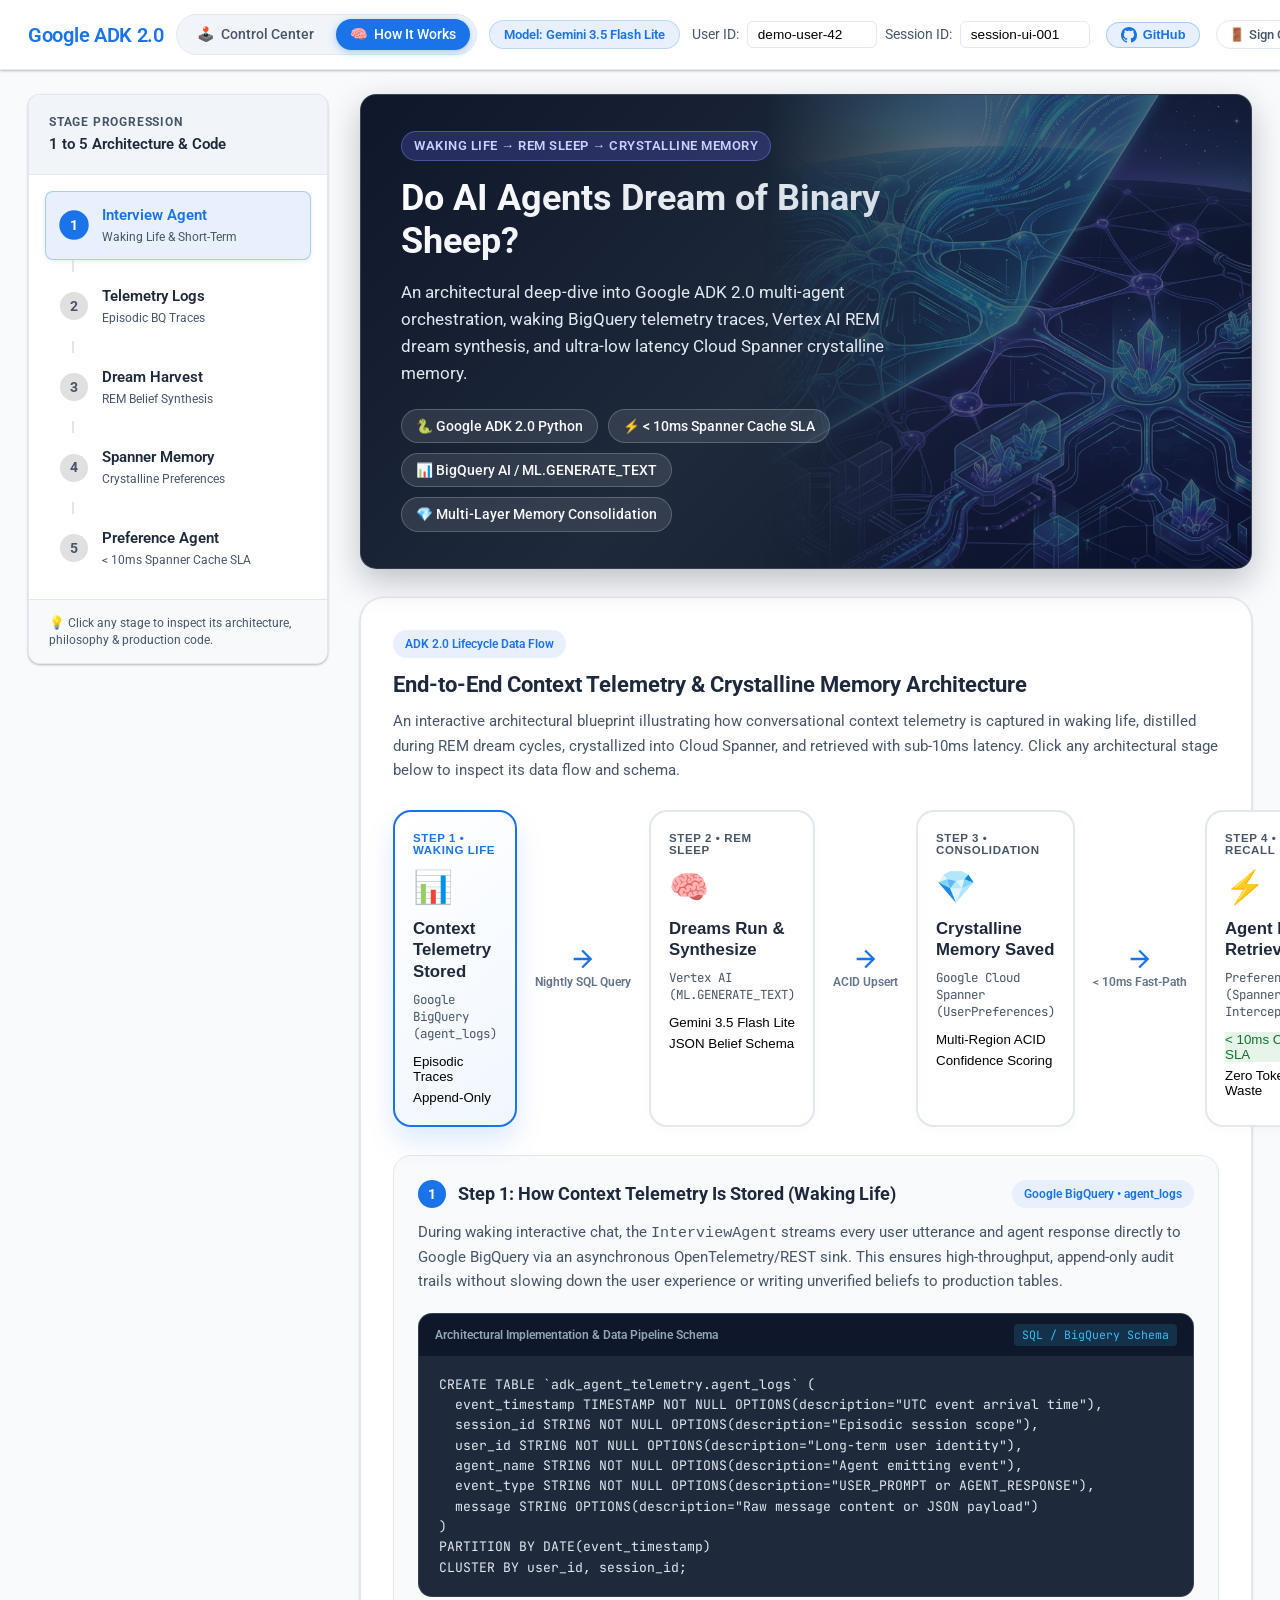
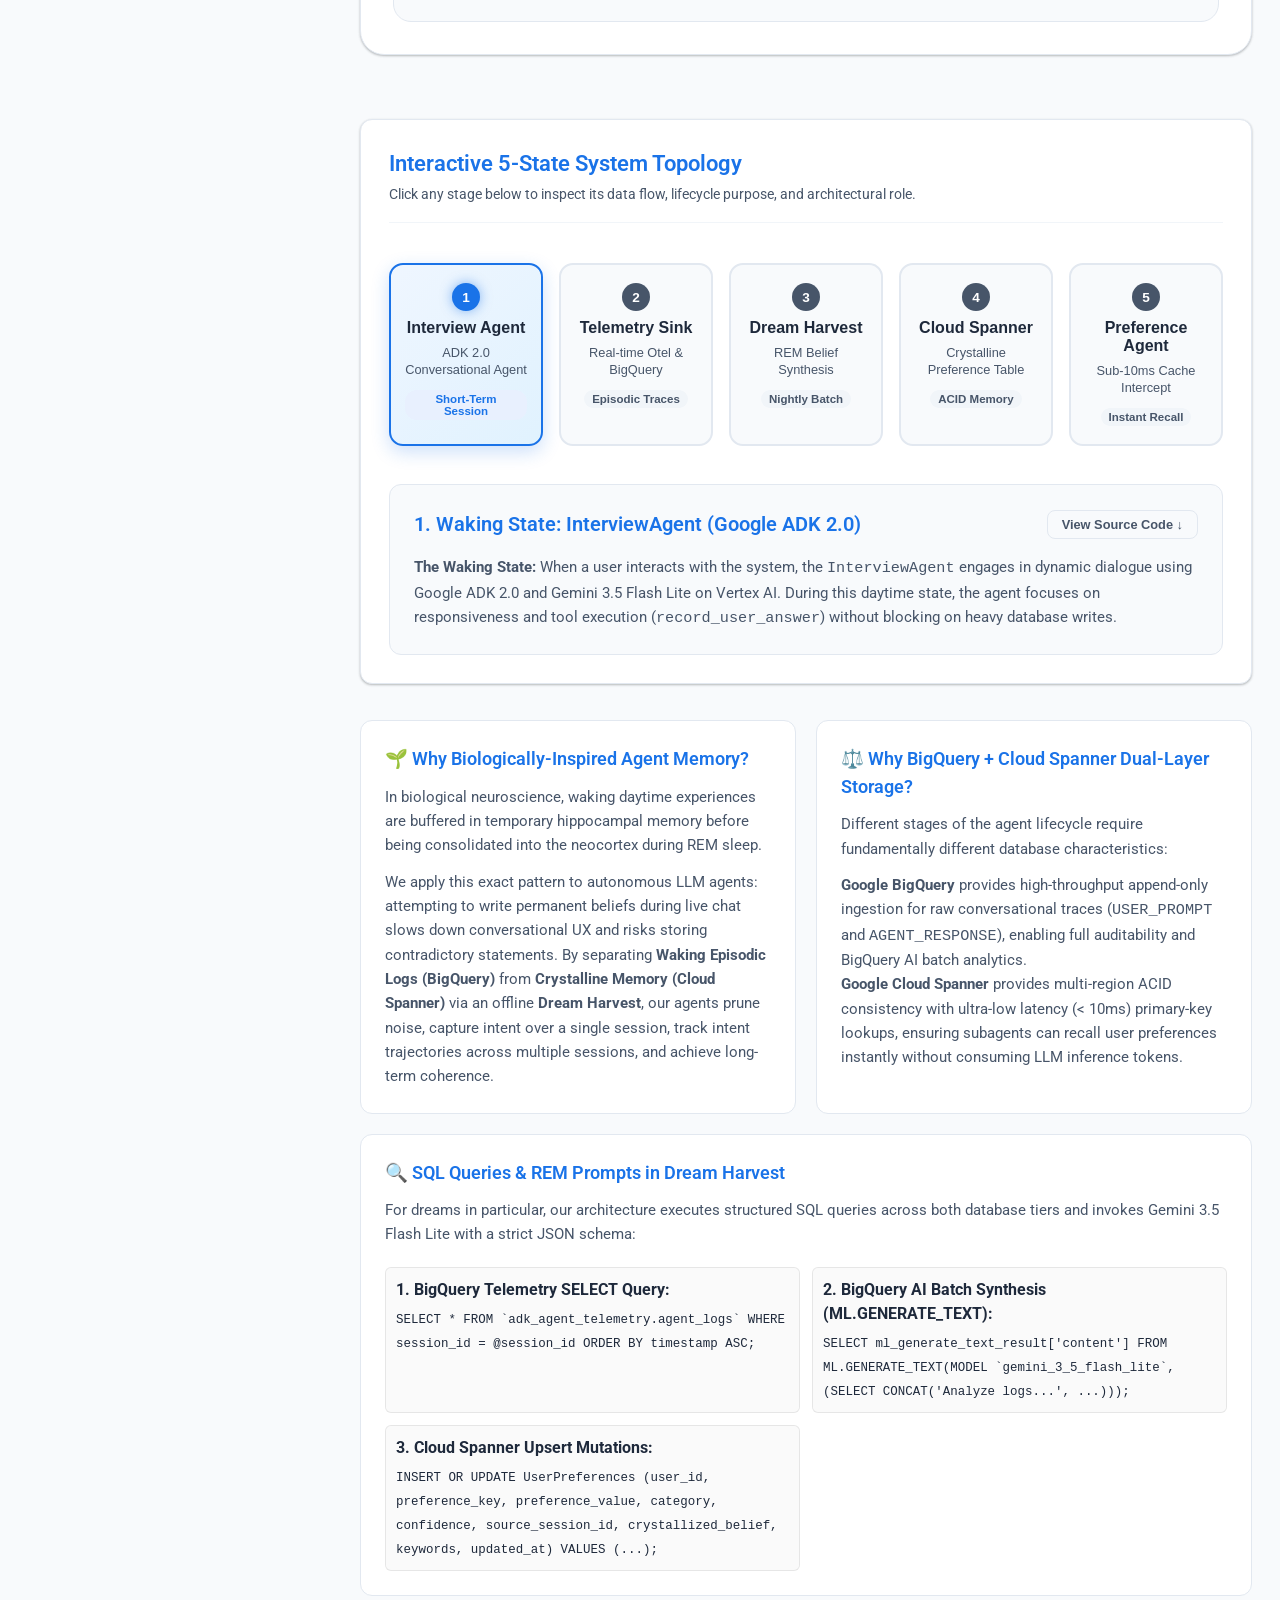
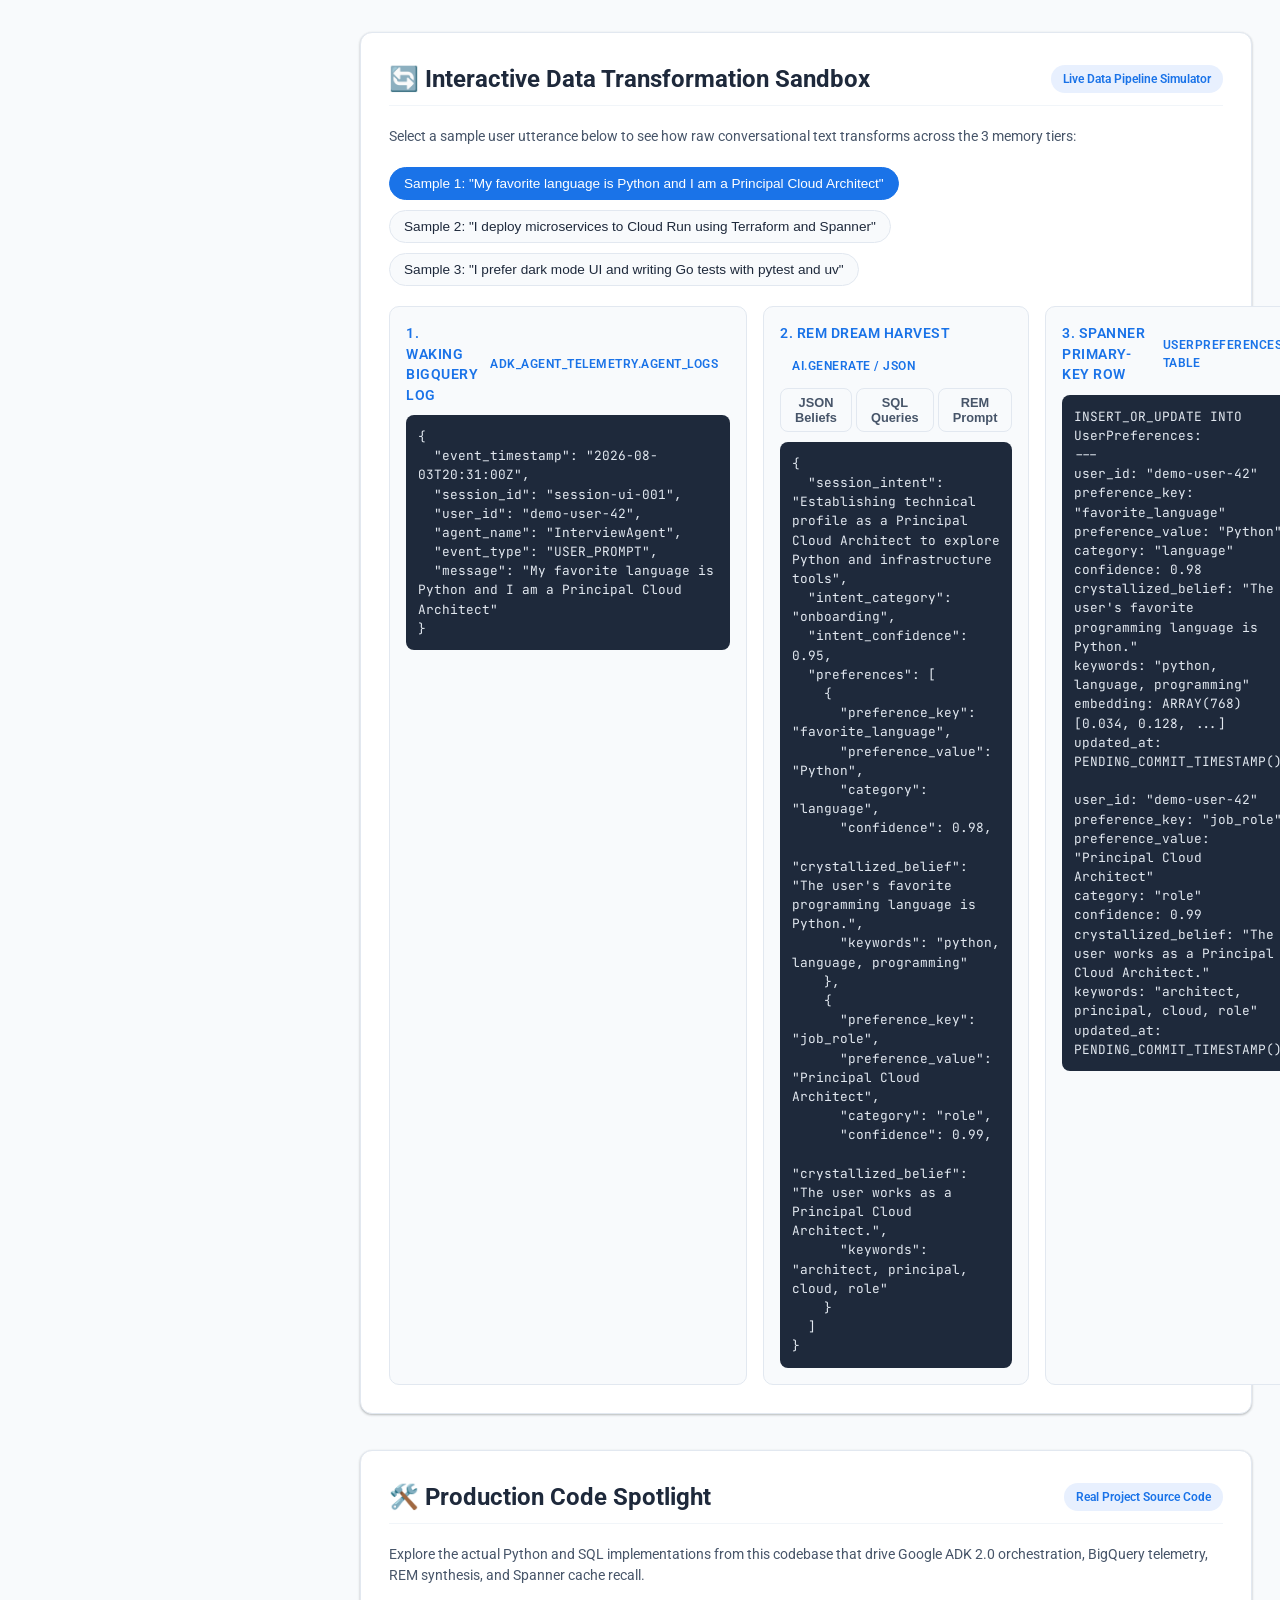
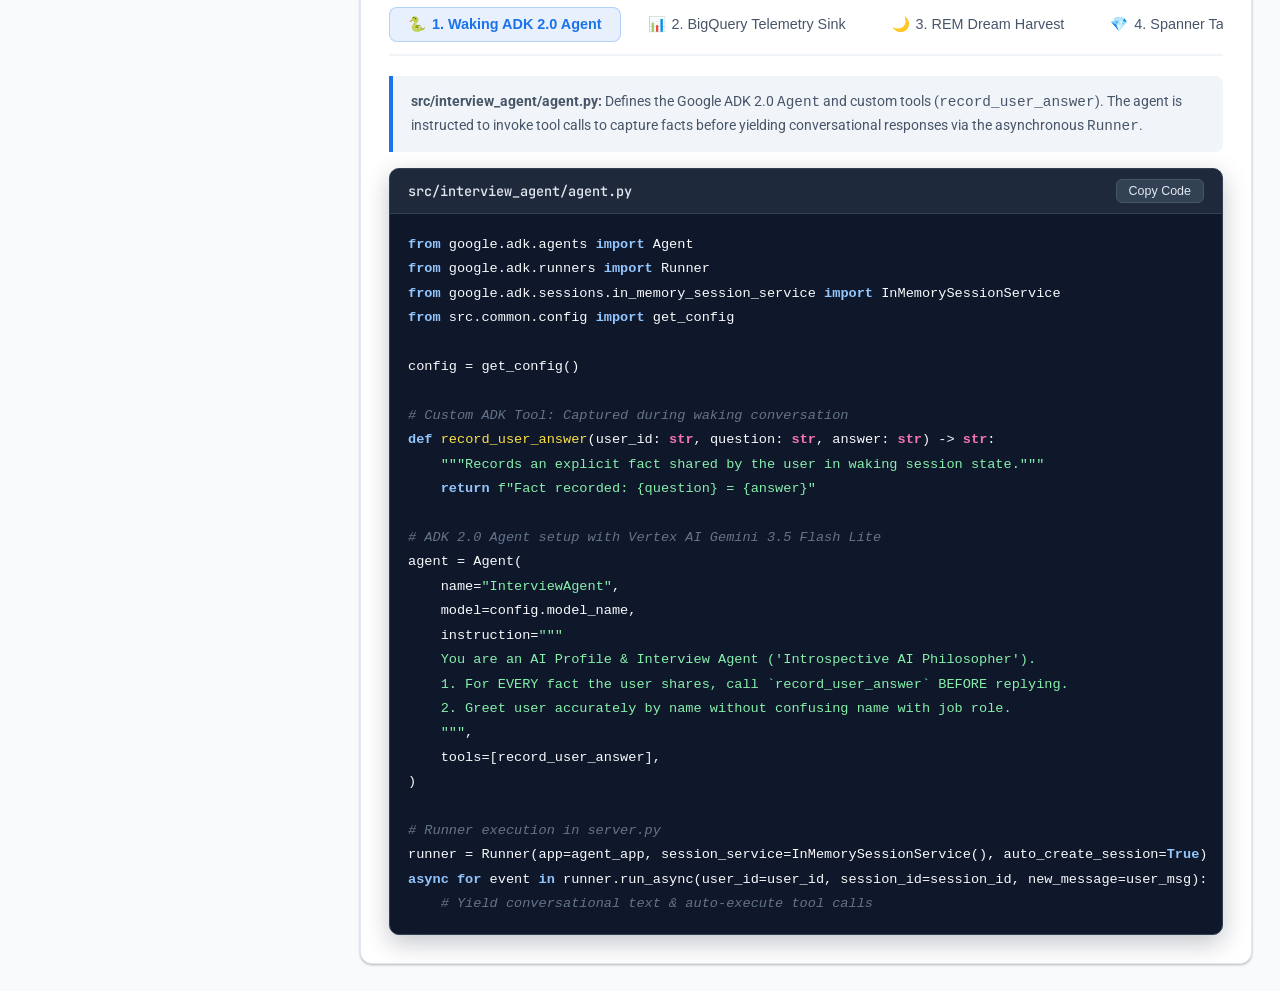
==== src/ui_service/static/how-it-works.html @ 991ba7b2 "Add agents and UI" ====
<!DOCTYPE html>
<html lang="en">
<head>
  <meta charset="UTF-8">
  <meta name="viewport" content="width=device-width, initial-scale=1.0">
  <title>How It Works — Google ADK 2.0 Agent & Dream Flow Architecture</title>
  <meta name="description" content="Explore the architectural deep-dive of Google ADK 2.0 multi-agent orchestration, Waking BigQuery telemetry, REM Dream Harvesting, and Cloud Spanner Crystalline Memory.">
  <link rel="preconnect" href="https://fonts.googleapis.com">
  <link rel="preconnect" href="https://fonts.gstatic.com" crossorigin>
  <link href="https://fonts.googleapis.com/css2?family=Roboto:wght@300;400;500;700&family=JetBrains+Mono:wght@400;500;600&display=swap" rel="stylesheet">
  <link rel="stylesheet" href="style.css">
</head>
<body>
  <!-- Top Material App Bar -->
  <header class="app-bar">
    <div class="app-bar-content">
      <div class="app-title-group">
        <h1>Google ADK 2.0</h1>
        <nav class="app-nav" aria-label="Main Navigation">
          <a href="index.html" class="nav-pill">
            <span>🕹️</span><span>Control Center</span>
          </a>
          <a href="how-it-works.html" class="nav-pill active">
            <span>🧠</span><span>How It Works</span>
          </a>
        </nav>
        <span class="model-badge">Model: Gemini 3.5 Flash Lite</span>
      </div>
      <div class="session-info">
        <label for="userIdInput">User ID:</label>
        <input type="text" id="userIdInput" value="demo-user-42" class="input-inline" title="Long-term user identity for Google Cloud Spanner crystalline memory across sessions.">
        <label for="sessionIdInput">Session ID:</label>
        <input type="text" id="sessionIdInput" value="session-ui-001" class="input-inline" title="Short-term episodic conversation scope for Google BigQuery telemetry logs.">
        <button type="button" id="githubPopoutBtn" class="github-nav-btn" aria-label="View GitHub Repository & QR Code" title="GitHub Repository & QR Code">
          <svg viewBox="0 0 24 24" width="16" height="16" fill="currentColor" aria-hidden="true">
            <path d="M12 0C5.37 0 0 5.37 0 12c0 5.31 3.435 9.795 8.205 11.385.6.105.825-.255.825-.57 0-.285-.015-1.23-.015-2.235-3.015.555-3.795-.735-4.035-1.41-.135-.345-.72-1.41-1.23-1.695-.42-.225-1.02-.78-.015-.795.945-.015 1.62.87 1.845 1.23 1.08 1.815 2.805 1.305 3.495.99.105-.78.42-1.305.765-1.605-2.67-.3-5.46-1.335-5.46-5.925 0-1.305.465-2.385 1.23-3.225-.12-.3-.54-1.53.12-3.18 0 0 1.005-.315 3.3 1.23.96-.27 1.98-.405 3-.405s2.04.135 3 .405c2.295-1.56 3.3-1.23 3.3-1.23.66 1.65.24 2.88.12 3.18.765.84 1.23 1.905 1.23 3.225 0 4.605-2.805 5.625-5.475 5.925.435.375.81 1.095.81 2.22 0 1.605-.015 2.895-.015 3.3 0 .315.225.69.825.57A12.02 12.02 0 0024 12c0-6.63-5.37-12-12-12z"/>
          </svg>
          <span>GitHub</span>
        </button>
        <a href="/logout" class="signout-btn" title="Sign out of Control Center">
          <span>🚪</span><span>Sign Out</span>
        </a>
        <div class="info-tooltip-container">
          <button type="button" id="sessionInfoBtn" class="info-icon-btn" aria-label="About User ID & Session ID" aria-describedby="sessionInfoTooltip">
            <svg viewBox="0 0 24 24" width="16" height="16" fill="currentColor" aria-hidden="true">
              <path d="M12 2C6.48 2 2 6.48 2 12s4.48 10 10 10 10-4.48 10-10S17.52 2 12 2zm1 15h-2v-6h2v6zm0-8h-2V7h2v2z"/>
            </svg>
          </button>
          <div id="sessionInfoTooltip" class="info-tooltip" role="tooltip">
            <div class="info-tooltip-header">
              <span>ℹ️</span> <span>Demo Session Controls</span>
            </div>
            <div class="info-tooltip-body">
              <div class="info-tooltip-item">
                <span class="info-tooltip-badge">User ID</span>
                <p><strong>Long-Term Identity:</strong> Scopes crystalline preferences stored in <strong>Google Cloud Spanner</strong> across sessions. In this demo, change the User ID to demonstrate multi-user memory isolation.</p>
              </div>
              <div class="info-tooltip-item">
                <span class="info-tooltip-badge">Session ID</span>
                <p><strong>Short-Term Scope:</strong> Scopes waking conversation history and episodic telemetry logs in <strong>Google BigQuery</strong>.</p>
              </div>
            </div>
          </div>
        </div>
      </div>
    </div>
  </header>

  <!-- Main Workspace Layout: Fixed Left Navigation Sidebar + Continuous Long Page Pane -->
  <main class="app-body-layout">
    
    <!-- Left Navigation Sidebar: Sticky Table-of-Contents for 1 to 5 Stage Architecture -->
    <aside class="left-nav" aria-label="Architecture Navigation">
      <div class="left-nav-header">
        <span class="nav-title">STAGE PROGRESSION</span>
        <span class="nav-subtitle">1 to 5 Architecture &amp; Code</span>
      </div>
      <nav class="nav-menu">
        <a href="#arch-stage-1" class="nav-item active" data-arch-stage="1" data-arch-section="hero">
          <span class="nav-step-icon">1</span>
          <div class="nav-item-text">
            <span class="nav-item-title">Interview Agent</span>
            <span class="nav-item-desc">Waking Life &amp; Short-Term</span>
          </div>
        </a>
        <div class="nav-connector"></div>
        <a href="#arch-stage-2" class="nav-item" data-arch-stage="2" data-arch-section="flowchart">
          <span class="nav-step-icon">2</span>
          <div class="nav-item-text">
            <span class="nav-item-title">Telemetry Logs</span>
            <span class="nav-item-desc">Episodic BQ Traces</span>
          </div>
        </a>
        <div class="nav-connector"></div>
        <a href="#arch-stage-3" class="nav-item" data-arch-stage="3" data-arch-section="philosophy">
          <span class="nav-step-icon">3</span>
          <div class="nav-item-text">
            <span class="nav-item-title">Dream Harvest</span>
            <span class="nav-item-desc">REM Belief Synthesis</span>
          </div>
        </a>
        <div class="nav-connector"></div>
        <a href="#arch-stage-4" class="nav-item" data-arch-stage="4" data-arch-section="sandbox">
          <span class="nav-step-icon">4</span>
          <div class="nav-item-text">
            <span class="nav-item-title">Spanner Memory</span>
            <span class="nav-item-desc">Crystalline Preferences</span>
          </div>
        </a>
        <div class="nav-connector"></div>
        <a href="#arch-stage-5" class="nav-item" data-arch-stage="5" data-arch-section="code">
          <span class="nav-step-icon">5</span>
          <div class="nav-item-text">
            <span class="nav-item-title">Preference Agent</span>
            <span class="nav-item-desc">&lt; 10ms Spanner Cache SLA</span>
          </div>
        </a>
      </nav>
      <div class="left-nav-footer">
        <div class="nav-footer-hint">💡 Click any stage to inspect its architecture, philosophy &amp; production code.</div>
      </div>
    </aside>

    <!-- Single Main Screen Pane: Architecture & Code Content -->
    <section class="single-pane-container">
      
      <!-- Stage 1: Interview Agent Architecture & Waking Overview -->
      <div id="arch-stage-1" class="arch-stage-panel">
        <div id="section-hero" class="architecture-hero" aria-label="Architecture Overview">
          <div class="hero-bg-overlay" aria-hidden="true"></div>
          <div class="hero-content">
            <span class="hero-tagline">Waking Life → REM Sleep → Crystalline Memory</span>
            <h2>Do AI Agents Dream of Binary Sheep?</h2>
            <p class="hero-subtitle">
              An architectural deep-dive into Google ADK 2.0 multi-agent orchestration, waking BigQuery telemetry traces, Vertex AI REM dream synthesis, and ultra-low latency Cloud Spanner crystalline memory.
            </p>
            <div class="hero-badges-row">
              <span class="hero-badge">🐍 Google ADK 2.0 Python</span>
              <span class="hero-badge">⚡ &lt; 10ms Spanner Cache SLA</span>
              <span class="hero-badge">📊 BigQuery AI / ML.GENERATE_TEXT</span>
              <span class="hero-badge">💎 Multi-Layer Memory Consolidation</span>
            </div>
          </div>
        </div>

        <!-- Architectural Lifecycle Flow Diagram: Waking Telemetry → REM Dream → Crystalline Save → Sub-10ms Agent Recall -->
        <div id="section-architecture-diagram" class="architecture-diagram-card" aria-labelledby="diagramHeading">
          <div class="diagram-header">
            <div>
              <span class="chip chip-primary">ADK 2.0 Lifecycle Data Flow</span>
              <h3 id="diagramHeading" class="diagram-title">End-to-End Context Telemetry &amp; Crystalline Memory Architecture</h3>
              <p class="diagram-subtitle">
                An interactive architectural blueprint illustrating how conversational context telemetry is captured in waking life, distilled during REM dream cycles, crystallized into Cloud Spanner, and retrieved with sub-10ms latency. Click any architectural stage below to inspect its data flow and schema.
              </p>
            </div>
          </div>

          <!-- Interactive 4-Stage Architectural Pipeline Flow -->
          <div class="arch-pipeline-container" role="tablist" aria-label="Architecture Lifecycle Stages">
            
            <!-- Stage 1: Store Telemetry -->
            <button type="button" class="arch-stage-box active" data-arch-step="1" role="tab" aria-selected="true" aria-controls="archStepDetail1">
              <div class="arch-stage-badge">STEP 1 • WAKING LIFE</div>
              <div class="arch-stage-icon">📊</div>
              <div class="arch-stage-title">Context Telemetry Stored</div>
              <div class="arch-stage-tech">Google BigQuery (agent_logs)</div>
              <div class="arch-stage-meta">
                <span class="status-chip chip-blue">Episodic Traces</span>
                <span class="status-chip chip-gray">Append-Only</span>
              </div>
            </button>

            <!-- Arrow 1 -> 2 -->
            <div class="arch-pipeline-arrow" aria-hidden="true">
              <svg viewBox="0 0 24 24" width="28" height="28" fill="currentColor">
                <path d="M12 4l-1.41 1.41L16.17 11H4v2h12.17l-5.58 5.59L12 20l8-8z"/>
              </svg>
              <span class="arrow-label">Nightly SQL Query</span>
            </div>

            <!-- Stage 2: Dreams Run -->
            <button type="button" class="arch-stage-box" data-arch-step="2" role="tab" aria-selected="false" aria-controls="archStepDetail2">
              <div class="arch-stage-badge">STEP 2 • REM SLEEP</div>
              <div class="arch-stage-icon">🧠</div>
              <div class="arch-stage-title">Dreams Run &amp; Synthesize</div>
              <div class="arch-stage-tech">Vertex AI (ML.GENERATE_TEXT)</div>
              <div class="arch-stage-meta">
                <span class="status-chip chip-indigo">Gemini 3.5 Flash Lite</span>
                <span class="status-chip chip-gray">JSON Belief Schema</span>
              </div>
            </button>

            <!-- Arrow 2 -> 3 -->
            <div class="arch-pipeline-arrow" aria-hidden="true">
              <svg viewBox="0 0 24 24" width="28" height="28" fill="currentColor">
                <path d="M12 4l-1.41 1.41L16.17 11H4v2h12.17l-5.58 5.59L12 20l8-8z"/>
              </svg>
              <span class="arrow-label">ACID Upsert</span>
            </div>

            <!-- Stage 3: Crystalline Memory Saved -->
            <button type="button" class="arch-stage-box" data-arch-step="3" role="tab" aria-selected="false" aria-controls="archStepDetail3">
              <div class="arch-stage-badge">STEP 3 • CONSOLIDATION</div>
              <div class="arch-stage-icon">💎</div>
              <div class="arch-stage-title">Crystalline Memory Saved</div>
              <div class="arch-stage-tech">Google Cloud Spanner (UserPreferences)</div>
              <div class="arch-stage-meta">
                <span class="status-chip chip-emerald">Multi-Region ACID</span>
                <span class="status-chip chip-gray">Confidence Scoring</span>
              </div>
            </button>

            <!-- Arrow 3 -> 4 -->
            <div class="arch-pipeline-arrow" aria-hidden="true">
              <svg viewBox="0 0 24 24" width="28" height="28" fill="currentColor">
                <path d="M12 4l-1.41 1.41L16.17 11H4v2h12.17l-5.58 5.59L12 20l8-8z"/>
              </svg>
              <span class="arrow-label">&lt; 10ms Fast-Path</span>
            </div>

            <!-- Stage 4: Agent Retrieves -->
            <button type="button" class="arch-stage-box" data-arch-step="4" role="tab" aria-selected="false" aria-controls="archStepDetail4">
              <div class="arch-stage-badge">STEP 4 • AGENT RECALL</div>
              <div class="arch-stage-icon">⚡</div>
              <div class="arch-stage-title">Agent Fast Retrieval</div>
              <div class="arch-stage-tech">PreferenceAgent (Spanner Intercept)</div>
              <div class="arch-stage-meta">
                <span class="status-chip chip-success">&lt; 10ms Cache SLA</span>
                <span class="status-chip chip-gray">Zero Token Waste</span>
              </div>
            </button>
          </div>

          <!-- Dynamic Architectural Step Details Inspector -->
          <div class="arch-step-inspector" role="region" aria-live="polite">
            <div class="arch-step-header">
              <div class="arch-step-title-row">
                <span id="archStepNumBadge" class="step-badge-num">1</span>
                <h4 id="archStepTitle">Step 1: How Context Telemetry Is Stored (Waking Life)</h4>
              </div>
              <span id="archStepTechBadge" class="chip chip-sm chip-primary">Google BigQuery • agent_logs</span>
            </div>
            <p id="archStepDesc" class="arch-step-description">
              During waking interactive chat, the <code>InterviewAgent</code> streams every user utterance and agent response directly to Google BigQuery via an asynchronous OpenTelemetry/REST sink. This ensures high-throughput, append-only audit trails without slowing down the user experience or writing unverified beliefs to production tables.
            </p>

            <!-- Interactive Schema & Code Showcase for Selected Architecture Step -->
            <div class="arch-step-code-container">
              <div class="arch-step-code-header">
                <span class="code-tab-label">Architectural Implementation &amp; Data Pipeline Schema</span>
                <span id="archStepLang" class="code-lang-tag">SQL / BigQuery Schema</span>
              </div>
              <pre id="archStepCodeSnippet" class="arch-step-pre">CREATE TABLE `adk_agent_telemetry.agent_logs` (
  event_timestamp TIMESTAMP NOT NULL OPTIONS(description="UTC event arrival time"),
  session_id STRING NOT NULL OPTIONS(description="Episodic session scope"),
  user_id STRING NOT NULL OPTIONS(description="Long-term user identity"),
  agent_name STRING NOT NULL OPTIONS(description="Agent emitting event"),
  event_type STRING NOT NULL OPTIONS(description="USER_PROMPT or AGENT_RESPONSE"),
  message STRING OPTIONS(description="Raw message content or JSON payload")
)
PARTITION BY DATE(event_timestamp)
CLUSTER BY user_id, session_id;</pre>
            </div>
          </div>
        </div>
      </div>

      <!-- Stage 2: Telemetry Logs Architecture & 5-State Topology -->
      <div id="arch-stage-2" class="arch-stage-panel">
        <!-- Interactive 5-State System Flowchart -->
        <div id="section-flowchart" class="flowchart-card" aria-labelledby="flowchartHeading">
          <div class="flowchart-header">
            <div class="flowchart-title">
              <h3 id="flowchartHeading">Interactive 5-State System Topology</h3>
              <span>Click any stage below to inspect its data flow, lifecycle purpose, and architectural role.</span>
            </div>
          </div>

          <!-- Clickable Interactive Nodes Grid -->
          <div class="flow-interactive-grid" role="tablist" aria-label="System Stages">
            <button type="button" class="flow-node-btn active" data-flow-stage="1" role="tab" aria-selected="true">
              <span class="flow-node-num">1</span>
              <span class="flow-node-title">Interview Agent</span>
              <span class="flow-node-sub">ADK 2.0 Conversational Agent</span>
              <span class="flow-node-badge">Short-Term Session</span>
            </button>

            <button type="button" class="flow-node-btn" data-flow-stage="2" role="tab" aria-selected="false">
              <span class="flow-node-num">2</span>
              <span class="flow-node-title">Telemetry Sink</span>
              <span class="flow-node-sub">Real-time Otel &amp; BigQuery</span>
              <span class="flow-node-badge">Episodic Traces</span>
            </button>

            <button type="button" class="flow-node-btn" data-flow-stage="3" role="tab" aria-selected="false">
              <span class="flow-node-num">3</span>
              <span class="flow-node-title">Dream Harvest</span>
              <span class="flow-node-sub">REM Belief Synthesis</span>
              <span class="flow-node-badge">Nightly Batch</span>
            </button>

            <button type="button" class="flow-node-btn" data-flow-stage="4" role="tab" aria-selected="false">
              <span class="flow-node-num">4</span>
              <span class="flow-node-title">Cloud Spanner</span>
              <span class="flow-node-sub">Crystalline Preference Table</span>
              <span class="flow-node-badge">ACID Memory</span>
            </button>

            <button type="button" class="flow-node-btn" data-flow-stage="5" role="tab" aria-selected="false">
              <span class="flow-node-num">5</span>
              <span class="flow-node-title">Preference Agent</span>
              <span class="flow-node-sub">Sub-10ms Cache Intercept</span>
              <span class="flow-node-badge">Instant Recall</span>
            </button>
          </div>

          <!-- Dynamic Detail Pane for Selected Flow Stage -->
          <div id="flowDetailPane" class="flow-detail-pane" role="region" aria-live="polite">
            <div class="flow-detail-header">
              <h4 id="flowDetailTitle">1. Waking State: InterviewAgent (Google ADK 2.0)</h4>
              <button type="button" class="btn btn-outlined btn-sm" id="jumpToCodeBtn" data-target-tab="1">View Source Code ↓</button>
            </div>
            <p id="flowDetailDesc" class="flow-detail-desc">
              <strong>The Waking State:</strong> When a user interacts with the system, the <code>InterviewAgent</code> engages in dynamic dialogue using Google ADK 2.0 and Gemini 3.5 Flash Lite on Vertex AI. During this daytime state, the agent focuses on responsiveness and tool execution (<code>record_user_answer</code>) without blocking on heavy database writes.
            </p>
          </div>
        </div>
      </div>

      <!-- Stage 3: Dream Harvest Architecture & Memory Philosophy -->
      <div id="arch-stage-3" class="arch-stage-panel">
        <!-- Architectural Philosophy Dual-Card Grid -->
        <div id="section-philosophy" class="philosophy-grid" aria-label="Architectural Principles">
          <div class="philosophy-card">
            <h3>🌱 Why Biologically-Inspired Agent Memory?</h3>
            <p>
              In biological neuroscience, waking daytime experiences are buffered in temporary hippocampal memory before being consolidated into the neocortex during REM sleep.
            </p>
            <p>
              We apply this exact pattern to autonomous LLM agents: attempting to write permanent beliefs during live chat slows down conversational UX and risks storing contradictory statements. By separating <strong>Waking Episodic Logs (BigQuery)</strong> from <strong>Crystalline Memory (Cloud Spanner)</strong> via an offline <strong>Dream Harvest</strong>, our agents prune noise, capture intent over a single session, track intent trajectories across multiple sessions, and achieve long-term coherence.
            </p>
          </div>
          <div class="philosophy-card">
            <h3>⚖️ Why BigQuery + Cloud Spanner Dual-Layer Storage?</h3>
            <p>
              Different stages of the agent lifecycle require fundamentally different database characteristics:
            </p>
            <p>
              <strong>Google BigQuery</strong> provides high-throughput append-only ingestion for raw conversational traces (<code>USER_PROMPT</code> and <code>AGENT_RESPONSE</code>), enabling full auditability and BigQuery AI batch analytics.<br>
              <strong>Google Cloud Spanner</strong> provides multi-region ACID consistency with ultra-low latency (&lt; 10ms) primary-key lookups, ensuring subagents can recall user preferences instantly without consuming LLM inference tokens.
            </p>
          </div>
          <div class="philosophy-card" style="grid-column: 1 / -1;">
            <h3>🔍 SQL Queries &amp; REM Prompts in Dream Harvest</h3>
            <p>
              For dreams in particular, our architecture executes structured SQL queries across both database tiers and invokes Gemini 3.5 Flash Lite with a strict JSON schema:
            </p>
            <div style="display: grid; grid-template-columns: repeat(auto-fit, minmax(280px, 1fr)); gap: 12px; margin-top: 8px;">
              <div style="background: rgba(0,0,0,0.02); padding: 10px; border-radius: 6px; border: 1px solid rgba(0,0,0,0.08);">
                <strong style="display:block; margin-bottom: 4px;">1. BigQuery Telemetry SELECT Query:</strong>
                <code style="font-size: 0.78rem;">SELECT * FROM `adk_agent_telemetry.agent_logs` WHERE session_id = @session_id ORDER BY timestamp ASC;</code>
              </div>
              <div style="background: rgba(0,0,0,0.02); padding: 10px; border-radius: 6px; border: 1px solid rgba(0,0,0,0.08);">
                <strong style="display:block; margin-bottom: 4px;">2. BigQuery AI Batch Synthesis (ML.GENERATE_TEXT):</strong>
                <code style="font-size: 0.78rem;">SELECT ml_generate_text_result['content'] FROM ML.GENERATE_TEXT(MODEL `gemini_3_5_flash_lite`, (SELECT CONCAT('Analyze logs...', ...)));</code>
              </div>
              <div style="background: rgba(0,0,0,0.02); padding: 10px; border-radius: 6px; border: 1px solid rgba(0,0,0,0.08);">
                <strong style="display:block; margin-bottom: 4px;">3. Cloud Spanner Upsert Mutations:</strong>
                <code style="font-size: 0.78rem;">INSERT OR UPDATE UserPreferences (user_id, preference_key, preference_value, category, confidence, source_session_id, crystallized_belief, keywords, updated_at) VALUES (...);</code>
              </div>
            </div>
          </div>
        </div>
      </div>

      <!-- Stage 4: Cloud Spanner Memory Matrix Architecture & Interactive Sandbox -->
      <div id="arch-stage-4" class="arch-stage-panel">
        <!-- Interactive Data Transformation Sandbox -->
        <div id="section-sandbox" class="sandbox-card" aria-labelledby="sandboxHeading">
          <div class="card-header">
            <h2 id="sandboxHeading">🔄 Interactive Data Transformation Sandbox</h2>
            <span class="chip chip-primary">Live Data Pipeline Simulator</span>
          </div>
          <p class="card-subtitle">
            Select a sample user utterance below to see how raw conversational text transforms across the 3 memory tiers:
          </p>

          <div class="sandbox-controls" role="group" aria-label="Sample Utterances">
            <button type="button" class="sandbox-sample-btn active" data-sample="1">
              Sample 1: "My favorite language is Python and I am a Principal Cloud Architect"
            </button>
            <button type="button" class="sandbox-sample-btn" data-sample="2">
              Sample 2: "I deploy microservices to Cloud Run using Terraform and Spanner"
            </button>
            <button type="button" class="sandbox-sample-btn" data-sample="3">
              Sample 3: "I prefer dark mode UI and writing Go tests with pytest and uv"
            </button>
          </div>

          <div class="sandbox-grid">
            <!-- Step 1: BigQuery -->
            <div class="sandbox-step-box">
              <div class="sandbox-step-header">
                <span>1. Waking BigQuery Log</span>
                <span class="chip chip-sm">adk_agent_telemetry.agent_logs</span>
              </div>
              <pre id="sandboxJsonBq" class="sandbox-json-view">{
  "event_timestamp": "2026-08-03T20:31:00Z",
  "session_id": "session-ui-001",
  "user_id": "demo-user-42",
  "agent_name": "InterviewAgent",
  "event_type": "USER_PROMPT",
  "message": "My favorite language is Python and I am a Principal Cloud Architect"
}</pre>
            </div>

            <!-- Step 2: Dream Harvest -->
            <div class="sandbox-step-box">
              <div class="sandbox-step-header" style="flex-wrap: wrap; gap: 8px;">
                <span>2. REM Dream Harvest</span>
                <span class="chip chip-sm">AI.GENERATE / JSON</span>
                <div class="sandbox-dream-tabs" style="margin-left: auto; display: flex; gap: 4px;">
                  <button type="button" class="btn btn-sm btn-outlined dream-tab-btn active" data-target="sandboxJsonDream">JSON Beliefs</button>
                  <button type="button" class="btn btn-sm btn-outlined dream-tab-btn" data-target="sandboxDreamQueries">SQL Queries</button>
                  <button type="button" class="btn btn-sm btn-outlined dream-tab-btn" data-target="sandboxDreamPrompt">REM Prompt</button>
                </div>
              </div>
              <pre id="sandboxJsonDream" class="sandbox-json-view dream-tab-content">{
  "session_intent": "Establishing technical profile as a Principal Cloud Architect to explore Python and infrastructure tools",
  "intent_category": "onboarding",
  "intent_confidence": 0.95,
  "preferences": [
    {
      "preference_key": "favorite_language",
      "preference_value": "Python",
      "category": "language",
      "confidence": 0.98,
      "crystallized_belief": "The user's favorite programming language is Python.",
      "keywords": "python, language, programming"
    },
    {
      "preference_key": "job_role",
      "preference_value": "Principal Cloud Architect",
      "category": "role",
      "confidence": 0.99,
      "crystallized_belief": "The user works as a Principal Cloud Architect.",
      "keywords": "architect, principal, cloud, role"
    }
  ]
}</pre>
              <pre id="sandboxDreamQueries" class="sandbox-json-view dream-tab-content" style="display: none;">-- 1. BigQuery Waking Telemetry SELECT Query
SELECT session_id, user_id, event_type, message, timestamp
FROM `adk_agent_telemetry.agent_logs`
WHERE session_id = 'session-ui-001'
ORDER BY timestamp ASC;

-- 2. BigQuery AI Batch Synthesizer Query (ML.GENERATE_TEXT / AI.GENERATE)
SELECT ml_generate_text_result['content'] AS distilled_preferences
FROM ML.GENERATE_TEXT(
  MODEL `adk_agent_telemetry.gemini_3_5_flash_lite`,
  (SELECT CONCAT('Analyze these waking logs and distill JSON beliefs:\\n', STRING_AGG(message, '\\n')) AS prompt
   FROM `adk_agent_telemetry.agent_logs`
   WHERE session_id = 'session-ui-001')
);

-- 3. Cloud Spanner Upsert Mutations
INSERT OR UPDATE UserPreferences (user_id, preference_key, preference_value, category, confidence, source_session_id, crystallized_belief, keywords, updated_at)
VALUES ('demo-user-42', 'favorite_language', 'Python', 'language', 0.98, 'session-ui-001', 'The user\'s favorite programming language is Python.', 'python, language, programming', PENDING_COMMIT_TIMESTAMP());

INSERT OR UPDATE UserPreferences (user_id, preference_key, preference_value, category, confidence, source_session_id, crystallized_belief, keywords, updated_at)
VALUES ('demo-user-42', 'job_role', 'Principal Cloud Architect', 'role', 0.99, 'session-ui-001', 'The user works as a Principal Cloud Architect.', 'architect, principal, cloud, role', PENDING_COMMIT_TIMESTAMP());</pre>
              <pre id="sandboxDreamPrompt" class="sandbox-json-view dream-tab-content" style="display: none;">You are an AI REM Memory Synthesizer ("Dream Engine") performing offline memory consolidation over waking conversation logs for user 'demo-user-42' in session 'session-ui-001'.
Your goal is to crystallize short-term episodic interactions into clean, accurate, high-confidence long-term semantic beliefs and capture user intent.

Analyze the conversation transcript below:
USER_PROMPT: My favorite language is Python and I am a Principal Cloud Architect

Rules:
1. Extract the user's primary "session_intent": what is the user's underlying goal, motivation, or project focus in this session?
2. Extract the "intent_category": choose one of "onboarding", "exploratory", "architecture_design", "troubleshooting", "profile", or "general".
3. Provide an "intent_confidence" float score between 0.0 and 1.0.
4. Extract every distinct preference, technical skill, job role, favorite language, preferred tool, or identity attribute.
5. NEVER confuse or merge the user's name with their job role.
6. For each preference record, provide: preference_key, preference_value, category, confidence, crystallized_belief, keywords.
7. Also provide a 2-sentence overall profile summary.

Return a valid JSON object matching the required schema.</pre>
            </div>

            <!-- Step 3: Spanner Table -->
            <div class="sandbox-step-box">
              <div class="sandbox-step-header">
                <span>3. Spanner Primary-Key Row</span>
                <span class="chip chip-sm">UserPreferences Table</span>
              </div>
              <pre id="sandboxJsonSpanner" class="sandbox-json-view">INSERT_OR_UPDATE INTO UserPreferences:
---
user_id: "demo-user-42"
preference_key: "favorite_language"
preference_value: "Python"
category: "language"
confidence: 0.98
crystallized_belief: "The user's favorite programming language is Python."
keywords: "python, language, programming"
embedding: ARRAY<FLOAT64>(768) [0.034, 0.128, ...]
updated_at: PENDING_COMMIT_TIMESTAMP()

user_id: "demo-user-42"
preference_key: "job_role"
preference_value: "Principal Cloud Architect"
category: "role"
confidence: 0.99
crystallized_belief: "The user works as a Principal Cloud Architect."
keywords: "architect, principal, cloud, role"
updated_at: PENDING_COMMIT_TIMESTAMP()</pre>
            </div>
          </div>
        </div>
      </div>

      <!-- Stage 5: Preference Agent Sub-10ms Spanner Cache Intercept Code Spotlight -->
      <div id="arch-stage-5" class="arch-stage-panel">
        <!-- Production Code Spotlight Section with Interactive Tabs -->
        <div id="section-code" class="code-spotlight-card" aria-labelledby="codeSpotlightHeading">
        <div class="card-header">
          <h2 id="codeSpotlightHeading">🛠️ Production Code Spotlight</h2>
          <span class="chip chip-primary">Real Project Source Code</span>
        </div>
        <p class="card-subtitle">
          Explore the actual Python and SQL implementations from this codebase that drive Google ADK 2.0 orchestration, BigQuery telemetry, REM synthesis, and Spanner cache recall.
        </p>

        <!-- Code Tab Buttons -->
        <div class="code-spotlight-nav" role="tablist" aria-label="Code Snippets">
          <button type="button" class="code-tab-btn active" data-tab="1" role="tab" aria-selected="true">
            <span>🐍</span> <span>1. Waking ADK 2.0 Agent</span>
          </button>
          <button type="button" class="code-tab-btn" data-tab="2" role="tab" aria-selected="false">
            <span>📊</span> <span>2. BigQuery Telemetry Sink</span>
          </button>
          <button type="button" class="code-tab-btn" data-tab="3" role="tab" aria-selected="false">
            <span>🌙</span> <span>3. REM Dream Harvest</span>
          </button>
          <button type="button" class="code-tab-btn" data-tab="4" role="tab" aria-selected="false">
            <span>💎</span> <span>4. Spanner Table DDL</span>
          </button>
          <button type="button" class="code-tab-btn" data-tab="5" role="tab" aria-selected="false">
            <span>⚡</span> <span>5. Sub-10ms Cache Intercept</span>
          </button>
        </div>

        <!-- Code Tab Pane 1: Interview Agent -->
        <div class="code-tab-pane active" id="codePane-1" role="tabpanel">
          <div class="code-explanation-box">
            <strong>src/interview_agent/agent.py:</strong> Defines the Google ADK 2.0 <code>Agent</code> and custom tools (<code>record_user_answer</code>). The agent is instructed to invoke tool calls to capture facts before yielding conversational responses via the asynchronous <code>Runner</code>.
          </div>
          <div class="code-editor-window">
            <div class="code-editor-titlebar">
              <span class="code-file-name">src/interview_agent/agent.py</span>
              <button type="button" class="code-copy-btn" data-copy-target="codeContent-1">Copy Code</button>
            </div>
            <pre class="code-editor-body" id="codeContent-1"><code><span class="kw">from</span> google.adk.agents <span class="kw">import</span> Agent
<span class="kw">from</span> google.adk.runners <span class="kw">import</span> Runner
<span class="kw">from</span> google.adk.sessions.in_memory_session_service <span class="kw">import</span> InMemorySessionService
<span class="kw">from</span> src.common.config <span class="kw">import</span> get_config

config = get_config()

<span class="com"># Custom ADK Tool: Captured during waking conversation</span>
<span class="kw">def</span> <span class="fn">record_user_answer</span>(user_id: <span class="cls">str</span>, question: <span class="cls">str</span>, answer: <span class="cls">str</span>) -&gt; <span class="cls">str</span>:
    <span class="str">"""Records an explicit fact shared by the user in waking session state."""</span>
    <span class="kw">return</span> <span class="str">f"Fact recorded: {question} = {answer}"</span>

<span class="com"># ADK 2.0 Agent setup with Vertex AI Gemini 3.5 Flash Lite</span>
agent = Agent(
    name=<span class="str">"InterviewAgent"</span>,
    model=config.model_name,
    instruction=<span class="str">"""
    You are an AI Profile & Interview Agent ('Introspective AI Philosopher').
    1. For EVERY fact the user shares, call `record_user_answer` BEFORE replying.
    2. Greet user accurately by name without confusing name with job role.
    """</span>,
    tools=[record_user_answer],
)

<span class="com"># Runner execution in server.py</span>
runner = Runner(app=agent_app, session_service=InMemorySessionService(), auto_create_session=<span class="kw">True</span>)
<span class="kw">async for</span> event <span class="kw">in</span> runner.run_async(user_id=user_id, session_id=session_id, new_message=user_msg):
    <span class="com"># Yield conversational text & auto-execute tool calls</span></code></pre>
          </div>
        </div>

        <!-- Code Tab Pane 2: BigQuery Telemetry Sink -->
        <div class="code-tab-pane" id="codePane-2" role="tabpanel">
          <div class="code-explanation-box">
            <strong>src/common/telemetry.py:</strong> Implements <code>BigQueryTelemetrySink</code> to ingest conversational events (<code>USER_PROMPT</code> and <code>AGENT_RESPONSE</code>) asynchronously into BigQuery table <code>adk_agent_telemetry.agent_logs</code>.
          </div>
          <div class="code-editor-window">
            <div class="code-editor-titlebar">
              <span class="code-file-name">src/common/telemetry.py</span>
              <button type="button" class="code-copy-btn" data-copy-target="codeContent-2">Copy Code</button>
            </div>
            <pre class="code-editor-body" id="codeContent-2"><code><span class="kw">import</span> datetime
<span class="kw">import</span> json
<span class="kw">import</span> logging
<span class="kw">from</span> google.cloud <span class="kw">import</span> bigquery

<span class="kw">class</span> <span class="cls">BigQueryTelemetrySink</span>:
    <span class="kw">def</span> __init__(self, table_id=<span class="str">"adk_agent_telemetry.agent_logs"</span>):
        self.client = bigquery.Client()
        self.table_ref = table_id

    <span class="kw">def</span> <span class="fn">log_interaction</span>(self, user_id: <span class="cls">str</span>, session_id: <span class="cls">str</span>, agent_name: <span class="cls">str</span>,
                        event_type: <span class="cls">str</span>, message: <span class="cls">str</span>, payload: <span class="cls">dict</span> = <span class="kw">None</span>):
        <span class="str">"""Append waking conversational event row to Google BigQuery."""</span>
        row = {
            <span class="str">"event_timestamp"</span>: datetime.datetime.now(datetime.timezone.utc).isoformat(),
            <span class="str">"session_id"</span>: session_id,
            <span class="str">"user_id"</span>: user_id,
            <span class="str">"agent_name"</span>: agent_name,
            <span class="str">"event_type"</span>: event_type,  <span class="com"># 'USER_PROMPT' | 'AGENT_RESPONSE'</span>
            <span class="str">"message"</span>: message,
            <span class="str">"metadata_json"</span>: json.dumps(payload <span class="kw">or</span> {}),
        }
        <span class="com"># Stream row into BigQuery without blocking conversation thread</span>
        errors = self.client.insert_rows_json(self.table_ref, [row])
        <span class="kw">if</span> errors:
            logging.error(<span class="str">f"BigQuery ingestion error: {errors}"</span>)</code></pre>
          </div>
        </div>

        <!-- Code Tab Pane 3: REM Dream Harvest -->
        <div class="code-tab-pane" id="codePane-3" role="tabpanel">
          <div class="code-explanation-box">
            <strong>src/pipeline/bq_to_spanner_sync.py &amp; SQL Queries:</strong> The REM Synthesis engine. Reads waking BigQuery logs for a session, executes SQL queries, prompts Gemini 3.5 Flash Lite with <code>response_mime_type="application/json"</code> to distill preferences, and mutates Cloud Spanner rows.
          </div>
          <div class="code-editor-window" style="margin-bottom: 14px;">
            <div class="code-editor-titlebar">
              <span class="code-file-name">1. SQL Queries Executed During Dream Harvest</span>
            </div>
            <pre class="code-editor-body"><code><span class="com">-- 1. BigQuery Telemetry Extraction Query</span>
<span class="kw">SELECT</span> session_id, user_id, event_type, message, timestamp
<span class="kw">FROM</span> `adk_agent_telemetry.agent_logs`
<span class="kw">WHERE</span> session_id = @session_id
<span class="kw">ORDER BY</span> timestamp <span class="kw">ASC</span>;

<span class="com">-- 2. BigQuery AI Batch Synthesizer Query (ML.GENERATE_TEXT / AI.GENERATE)</span>
<span class="kw">SELECT</span> ml_generate_text_result['content'] <span class="kw">AS</span> distilled_preferences
<span class="kw">FROM</span> ML.GENERATE_TEXT(
  <span class="kw">MODEL</span> `adk_agent_telemetry.gemini_3_5_flash_lite`,
  (<span class="kw">SELECT CONCAT</span>('Analyze waking logs and distill JSON beliefs:\n', <span class="kw">STRING_AGG</span>(message, '\n')) <span class="kw">AS</span> prompt
   <span class="kw">FROM</span> `adk_agent_telemetry.agent_logs` <span class="kw">WHERE</span> session_id = @session_id)
);

<span class="com">-- 3. Cloud Spanner Upsert Mutations</span>
<span class="kw">INSERT OR UPDATE</span> UserPreferences (user_id, preference_key, preference_value, category, confidence, source_session_id, crystallized_belief, keywords, updated_at)
<span class="kw">VALUES</span> (@user_id, @preference_key, @preference_value, @category, @confidence, @source_session_id, @crystallized_belief, @keywords, PENDING_COMMIT_TIMESTAMP());</code></pre>
          </div>
          <div class="code-editor-window" style="margin-bottom: 14px;">
            <div class="code-editor-titlebar">
              <span class="code-file-name">2. REM Dream Synthesis Prompt Template</span>
            </div>
            <pre class="code-editor-body"><code>You are an AI REM Memory Synthesizer ("Dream Engine") performing offline memory consolidation over waking conversation logs for user '{user_id}' in session '{session_id}'.
Your goal is to crystallize short-term episodic interactions into clean, accurate, high-confidence long-term semantic beliefs and capture user intent.

Analyze the conversation transcript below:
{full_transcript}

Rules:
1. Extract the user's primary "session_intent": what is the user's underlying goal, motivation, or project focus in this session?
2. Extract the "intent_category": choose one of "onboarding", "exploratory", "architecture_design", "troubleshooting", "profile", or "general".
3. Provide an "intent_confidence" float score between 0.0 and 1.0.
4. Extract every distinct preference, technical skill, job role, favorite language, preferred tool, or identity attribute.
5. NEVER confuse or merge the user's name with their job role.
6. For each preference record, provide: preference_key, preference_value, category, confidence, crystallized_belief, keywords.
7. Also provide a 2-sentence overall profile summary.

Return a valid JSON object matching the required schema.</code></pre>
          </div>
          <div class="code-editor-window">
            <div class="code-editor-titlebar">
              <span class="code-file-name">3. src/pipeline/bq_to_spanner_sync.py</span>
              <button type="button" class="code-copy-btn" data-copy-target="codeContent-3">Copy Code</button>
            </div>
            <pre class="code-editor-body" id="codeContent-3"><code><span class="kw">from</span> google.genai <span class="kw">import</span> types
<span class="kw">from</span> src.common.config <span class="kw">import</span> get_config

<span class="kw">class</span> <span class="cls">BqToSpannerSynchronizer</span>:
    <span class="kw">def</span> <span class="fn">sync_to_spanner</span>(self, user_id: <span class="cls">str</span>, session_id: <span class="cls">str</span>) -&gt; <span class="cls">dict</span>:
        <span class="com"># 1. Retrieve all raw waking logs from BigQuery</span>
        logs = self.telemetry_sink.get_session_logs(session_id)
        
        <span class="com"># 2. Artificial REM Sleep: Ask Gemini to distill structured JSON beliefs</span>
        dream_prompt = <span class="str">f"Analyze these waking logs and distill JSON beliefs:\n{logs}"</span>
        response = self.genai_client.models.generate_content(
            model=get_config().model_name,
            contents=dream_prompt,
            config=types.GenerateContentConfig(
                response_mime_type=<span class="str">"application/json"</span>,
                temperature=0.2,
            ),
        )
        
        summary = self._parse_json(response.text)
        <span class="com"># 3. Crystallize preferences into Google Cloud Spanner table</span>
        self.spanner_client.write_preferences(user_id, summary[<span class="str">"preferences"</span>])
        <span class="kw">return</span> summary</code></pre>
          </div>
        </div>

        <!-- Code Tab Pane 4: Spanner Table DDL & Mutations -->
        <div class="code-tab-pane" id="codePane-4" role="tabpanel">
          <div class="code-explanation-box">
            <strong>sql/spanner_schema.sql &amp; src/common/spanner_client.py:</strong> The DDL table definition for <code>UserPreferences</code> with a composite primary key <code>(user_id, preference_key)</code> and Python transaction mutations.
          </div>
          <div class="code-editor-window">
            <div class="code-editor-titlebar">
              <span class="code-file-name">sql/spanner_schema.sql &amp; src/common/spanner_client.py</span>
              <button type="button" class="code-copy-btn" data-copy-target="codeContent-4">Copy Code</button>
            </div>
            <pre class="code-editor-body" id="codeContent-4"><code><span class="com">-- Google Cloud Spanner Schema Definition (Vector Search Enabled)
CREATE TABLE UserPreferences (
    user_id             STRING(128) NOT NULL,
    preference_key      STRING(128) NOT NULL,
    preference_value    STRING(1024) NOT NULL,
    category            STRING(64) NOT NULL,
    confidence          FLOAT64 NOT NULL,
    embedding           ARRAY<FLOAT64>(768),
    updated_at          TIMESTAMP NOT NULL OPTIONS (allow_commit_timestamp=true)
) PRIMARY KEY (user_id, preference_key);

CREATE VECTOR INDEX UserPreferencesByEmbedding
ON UserPreferences(embedding)
OPTIONS (distance_type='COSINE');

# Python Client Transaction Mutation (src/common/spanner_client.py)
<span class="kw">def</span> <span class="fn">write_preferences</span>(self, user_id: <span class="cls">str</span>, preferences: <span class="cls">list</span>):
    <span class="kw">def</span> <span class="fn">_mutate</span>(transaction):
        mutation_rows = []
        <span class="kw">for</span> p <span class="kw">in</span> preferences:
            mutation_rows.append((
                user_id,
                p[<span class="str">"preference_key"</span>],
                p[<span class="str">"preference_value"</span>],
                p.get(<span class="str">"category"</span>, <span class="str">"general"</span>),
                <span class="cls">float</span>(p.get(<span class="str">"confidence"</span>, <span class="num">0.9</span>)),
                p.get(<span class="str">"embedding"</span>),
                spanner.COMMIT_TIMESTAMP,
            ))
        transaction.insert_or_update(
            table=<span class="str">"UserPreferences"</span>,
            columns=(<span class="str">"user_id"</span>, <span class="str">"preference_key"</span>, <span class="str">"preference_value"</span>,
                     <span class="str">"category"</span>, <span class="str">"confidence"</span>, <span class="str">"embedding"</span>, <span class="str">"updated_at"</span>),
            values=mutation_rows,
        )
    self.database.run_in_transaction(_mutate)</code></pre>
          </div>
        </div>

        <!-- Code Tab Pane 5: Sub-10ms Spanner Cache Interception -->
        <div class="code-tab-pane" id="codePane-5" role="tabpanel">
          <div class="code-explanation-box">
            <strong>src/preference_agent/server.py:</strong> Implements the sub-10ms cache interception pattern. Before invoking any Vertex AI LLM inference, the API endpoint checks Spanner memory first. On a hit, it returns instantly!
          </div>
          <div class="code-editor-window">
            <div class="code-editor-titlebar">
              <span class="code-file-name">src/preference_agent/server.py</span>
              <button type="button" class="code-copy-btn" data-copy-target="codeContent-5">Copy Code</button>
            </div>
            <pre class="code-editor-body" id="codeContent-5"><code><span class="kw">@api.post</span>(<span class="str">"/api/preference/query"</span>)
<span class="kw">async def</span> <span class="fn">query_preference_agent</span>(request: ChatRequest):
    start_time = time.time()
    
    <span class="com"># 1. Vector Similarity Lookup in Cloud Spanner (COSINE_DISTANCE &lt; 10ms)</span>
    matched_records = _multi_method_spanner_retrieval(
        user_id=request.user_id, prompt=request.prompt, client=spanner_client
    )
    
    <span class="kw">if</span> matched_records:
        latency_ms = <span class="cls">round</span>((time.time() - start_time) * <span class="num">1000</span>, <span class="num">2</span>)
        response_text = format_multi_fact_spanner_response(matched_records, latency_ms)
        
        <span class="com"># Return Spanner memory instantly (typically 4ms – 9ms)</span>
        <span class="kw">return</span> {
            <span class="str">"response"</span>: response_text,
            <span class="str">"source"</span>: <span class="str">"SPANNER_CACHE"</span>,  <span class="com"># Zero LLM token cost</span>
            <span class="str">"latency_ms"</span>: latency_ms,     <span class="com"># Verified &lt; 10ms SLA</span>
            <span class="str">"spanner_record"</span>: matched_records[<span class="num">0</span>],
        }
    
    <span class="com"># 2. Fallback to full ADK 2.0 LLM reasoning only on cache miss</span>
    <span class="kw">return await</span> _fallback_adk_runner(request)</code></pre>
          </div>
        </div>

      </div>
      </div>

    </section>
  </main>

  <!-- GitHub Repository & QR Code Popout Modal -->
  <div id="githubModal" class="modal-backdrop" aria-hidden="true" role="dialog" aria-labelledby="githubModalTitle" aria-modal="true">
    <div class="modal-card">
      <div class="modal-header">
        <div class="modal-title-group">
          <svg class="github-modal-icon" viewBox="0 0 24 24" width="24" height="24" fill="currentColor" aria-hidden="true">
            <path d="M12 0C5.37 0 0 5.37 0 12c0 5.31 3.435 9.795 8.205 11.385.6.105.825-.255.825-.57 0-.285-.015-1.23-.015-2.235-3.015.555-3.795-.735-4.035-1.41-.135-.345-.72-1.41-1.23-1.695-.42-.225-1.02-.78-.015-.795.945-.015 1.62.87 1.845 1.23 1.08 1.815 2.805 1.305 3.495.99.105-.78.42-1.305.765-1.605-2.67-.3-5.46-1.335-5.46-5.925 0-1.305.465-2.385 1.23-3.225-.12-.3-.54-1.53.12-3.18 0 0 1.005-.315 3.3 1.23.96-.27 1.98-.405 3-.405s2.04.135 3 .405c2.295-1.56 3.3-1.23 3.3-1.23.66 1.65.24 2.88.12 3.18.765.84 1.23 1.905 1.23 3.225 0 4.605-2.805 5.625-5.475 5.925.435.375.81 1.095.81 2.22 0 1.605-.015 2.895-.015 3.3 0 .315.225.69.825.57A12.02 12.02 0 0024 12c0-6.63-5.37-12-12-12z"/>
          </svg>
          <div>
            <h3 id="githubModalTitle">Electric Sheep GitHub Repository</h3>
            <span class="modal-subtitle">Google ADK 2.0 Multi-Agent Demo Control Center</span>
          </div>
        </div>
        <button type="button" class="modal-close-btn" id="githubModalCloseBtn" aria-label="Close modal">✕</button>
      </div>
      
      <div class="modal-body">
        <p class="modal-desc">
          Scan the QR code below with your mobile device or click the button to explore the open-source architecture, Vertex AI Dream Harvest pipelines, and Cloud Spanner Crystalline memory implementation on GitHub.
        </p>
        
        <div class="qr-container">
          <div class="qr-frame">
            <img src="/qrcode_github.svg" alt="QR Code for Electric Sheep GitHub Repository" class="qr-image" width="180" height="180">
          </div>
          <span class="qr-caption">Scan to open on your phone</span>
        </div>

        <div class="repo-url-box">
          <code>https://github.com/davenportjw/electric-sheep</code>
        </div>
      </div>

      <div class="modal-footer">
        <a href="https://github.com/davenportjw/electric-sheep" target="_blank" rel="noopener noreferrer" class="btn btn-primary modal-action-btn">
          <span>Open GitHub Repository</span>
          <span>↗</span>
        </a>
        <button type="button" class="btn btn-outlined" id="githubModalDismissBtn">Close</button>
      </div>
    </div>
  </div>

  <script src="how-it-works.js"></script>
</body>
</html>
---- src/ui_service/static/style.css ----
/* Google Material Light UI & Modern Agent System Design System */

:root {
  --primary-color: #1a73e8;
  --primary-hover: #1557b0;
  --primary-light: #e8f0fe;
  --accent-color: #0f9d58;
  --accent-hover: #0b8043;
  --accent-light: #e6f4ea;
  --warn-color: #d93025;
  --warn-light: #fce8e6;
  --highlight-color: #6366f1;
  --highlight-light: #eef2ff;
  --bg-color: #f8fafc;
  --surface-color: #ffffff;
  --surface-glass: rgba(255, 255, 255, 0.88);
  --slate-glass: rgba(240, 244, 248, 0.75);
  --text-primary: #1e293b;
  --text-secondary: #475569;
  --border-color: #e2e8f0;
  --border-light: #f1f5f9;
  --elevation-1: 0 1px 3px rgba(60, 64, 67, 0.12), 0 1px 2px rgba(60, 64, 67, 0.24);
  --elevation-2: 0 4px 12px rgba(60, 64, 67, 0.15);
  --border-radius: 12px;
  --font-family: 'Roboto', -apple-system, BlinkMacSystemFont, 'Segoe UI', sans-serif;
  --code-font: 'JetBrains Mono', 'Fira Code', monospace;
}

* {
  box-sizing: border-box;
  margin: 0;
  padding: 0;
}

html {
  scroll-behavior: smooth;
}

body {
  font-family: var(--font-family);
  background-color: var(--bg-color);
  color: var(--text-primary);
  line-height: 1.5;
  min-height: 100vh;
  display: flex;
  flex-direction: column;
}

/* Top Material App Bar */
.app-bar {
  background-color: var(--surface-glass);
  backdrop-filter: blur(12px);
  -webkit-backdrop-filter: blur(12px);
  border-bottom: 1px solid var(--border-color);
  padding: 14px 28px;
  box-shadow: var(--elevation-1);
  position: sticky;
  top: 0;
  z-index: 1000;
}

@supports not (backdrop-filter: blur(12px)) {
  .app-bar {
    background-color: var(--surface-color);
  }
}

.app-bar-content {
  max-width: 1600px;
  margin: 0 auto;
  display: flex;
  justify-content: space-between;
  align-items: center;
  flex-wrap: nowrap;
  gap: 12px;
}

.app-title-group {
  display: flex;
  align-items: center;
  gap: 12px;
  flex-shrink: 0;
  white-space: nowrap;
}

.app-bar h1 {
  font-size: 1.25rem;
  font-weight: 600;
  color: var(--primary-color);
  letter-spacing: -0.3px;
  margin: 0;
  white-space: nowrap;
}

.model-badge {
  background-color: var(--primary-light);
  color: var(--primary-color);
  font-size: 0.8rem;
  font-weight: 600;
  padding: 4px 14px;
  border-radius: 20px;
  border: 1px solid rgba(26, 115, 232, 0.2);
  white-space: nowrap;
  flex-shrink: 0;
}

.session-info {
  display: flex;
  align-items: center;
  gap: 8px;
  font-size: 0.85rem;
  color: var(--text-secondary);
  white-space: nowrap;
  flex-shrink: 0;
}

.input-inline {
  padding: 5px 10px;
  border: 1px solid var(--border-color);
  border-radius: 6px;
  font-size: 0.85rem;
  width: 130px;
  min-width: 110px;
  transition: border-color 0.15s ease, box-shadow 0.15s ease;
}

.input-inline:focus {
  outline: none;
  border-color: var(--primary-color);
  box-shadow: 0 0 0 2px rgba(26, 115, 232, 0.15);
}

/* Session & User ID Info Tooltip */
.info-tooltip-container {
  position: relative;
  display: inline-flex;
  align-items: center;
  margin-left: 4px;
}

.info-icon-btn {
  background: var(--primary-light);
  color: var(--primary-color);
  border: 1px solid rgba(26, 115, 232, 0.3);
  border-radius: 50%;
  width: 28px;
  height: 28px;
  display: inline-flex;
  align-items: center;
  justify-content: center;
  cursor: pointer;
  transition: all 0.2s ease;
  padding: 0;
}

.info-icon-btn:hover,
.info-icon-btn:focus,
.info-icon-btn.active {
  background: var(--primary-color);
  color: #ffffff;
  border-color: var(--primary-color);
  box-shadow: 0 2px 6px rgba(26, 115, 232, 0.3);
  outline: none;
}

.signout-btn {
  display: inline-flex;
  align-items: center;
  gap: 4px;
  background-color: transparent;
  color: var(--text-secondary);
  border: 1px solid var(--border-color);
  border-radius: 20px;
  padding: 4px 12px;
  font-size: 0.8rem;
  font-weight: 500;
  text-decoration: none;
  transition: all 0.2s ease;
  margin-left: 8px;
}

.github-nav-btn {
  display: inline-flex;
  align-items: center;
  gap: 6px;
  background-color: var(--primary-light);
  color: var(--primary-color);
  border: 1px solid rgba(26, 115, 232, 0.3);
  border-radius: 20px;
  padding: 4px 14px;
  font-size: 0.8rem;
  font-weight: 600;
  cursor: pointer;
  transition: all 0.2s ease;
  margin-left: 8px;
  text-decoration: none;
}

.github-nav-btn:hover {
  background-color: var(--primary-color);
  color: #ffffff;
  box-shadow: 0 2px 6px rgba(26, 115, 232, 0.25);
  transform: translateY(-1px);
}

.signout-btn:hover {
  background-color: #fce8e6;
  border-color: #f2b8b5;
  color: #8c1d18;
}

.info-tooltip {
  position: absolute;
  top: calc(100% + 12px);
  right: 0;
  width: 360px;
  background: var(--surface-color);
  border: 1px solid var(--border-color);
  border-radius: var(--border-radius);
  box-shadow: var(--elevation-2);
  padding: 16px;
  z-index: 2000;
  opacity: 0;
  visibility: hidden;
  transform: translateY(-8px);
  transition: opacity 0.2s ease, transform 0.2s ease, visibility 0.2s ease;
  pointer-events: none;
  text-align: left;
}

.info-tooltip-container:hover .info-tooltip,
.info-tooltip-container:focus-within .info-tooltip,
.info-tooltip.show {
  opacity: 1;
  visibility: visible;
  transform: translateY(0);
  pointer-events: auto;
}

.info-tooltip-header {
  font-weight: 600;
  font-size: 0.95rem;
  color: var(--primary-color);
  border-bottom: 1px solid var(--border-light);
  padding-bottom: 8px;
  margin-bottom: 12px;
  display: flex;
  align-items: center;
  gap: 6px;
}

.info-tooltip-body {
  display: flex;
  flex-direction: column;
  gap: 12px;
}

.info-tooltip-item {
  display: flex;
  flex-direction: column;
  gap: 4px;
}

.info-tooltip-badge {
  display: inline-block;
  background-color: var(--primary-light);
  color: var(--primary-color);
  font-size: 0.75rem;
  font-weight: 600;
  padding: 2px 8px;
  border-radius: 12px;
  align-self: flex-start;
  text-transform: uppercase;
  letter-spacing: 0.3px;
}

.info-tooltip-item p {
  font-size: 0.8rem;
  color: var(--text-primary);
  line-height: 1.45;
  margin: 0;
}

.info-tooltip-item p strong {
  color: var(--primary-color);
}

@media (max-width: 1150px) {
  .app-bar-content {
    gap: 8px;
  }
  .app-title-group,
  .session-info {
    gap: 6px;
  }
  .input-inline {
    width: 110px;
  }
}

/* Main Workspace Layout: Fixed Left Navigation Sidebar + Continuous Long Page Pane */
.app-body-layout {
  max-width: 1600px;
  width: 100%;
  margin: 24px auto;
  padding: 0 28px;
  display: grid;
  grid-template-columns: 300px minmax(0, 1fr);
  gap: 32px;
  align-items: start;
}

/* Left Navigation Sidebar (Sticky Table of Contents for Long Page) */
.left-nav {
  background: var(--surface-color);
  border-radius: var(--border-radius);
  box-shadow: var(--elevation-1);
  border: 1px solid var(--border-color);
  overflow: hidden;
  position: sticky;
  top: 88px;
  max-height: calc(100vh - 110px);
  overflow-y: auto;
}

.left-nav-header {
  padding: 18px 20px;
  background-color: var(--border-light);
  border-bottom: 1px solid var(--border-color);
  display: flex;
  flex-direction: column;
  gap: 2px;
}

.nav-title {
  font-size: 0.75rem;
  font-weight: 700;
  color: var(--text-secondary);
  letter-spacing: 0.8px;
  text-transform: uppercase;
}

.nav-subtitle {
  font-size: 0.95rem;
  font-weight: 600;
  color: var(--text-primary);
}

.nav-menu {
  padding: 16px;
  display: flex;
  flex-direction: column;
  gap: 0;
}

.nav-item {
  display: flex;
  align-items: center;
  gap: 14px;
  width: 100%;
  padding: 12px 14px;
  background: transparent;
  border: 1px solid transparent;
  border-radius: 8px;
  text-align: left;
  text-decoration: none;
  cursor: pointer;
  transition: all 0.2s ease;
  position: relative;
}

.nav-item:hover {
  background-color: var(--border-light);
}

.nav-item.active {
  background-color: var(--primary-light);
  border-color: rgba(26, 115, 232, 0.3);
  box-shadow: 0 2px 4px rgba(26, 115, 232, 0.1);
}

.nav-step-icon {
  width: 28px;
  height: 28px;
  border-radius: 50%;
  background-color: #e0e0e0;
  color: var(--text-secondary);
  display: flex;
  align-items: center;
  justify-content: center;
  font-weight: 700;
  font-size: 0.85rem;
  flex-shrink: 0;
  transition: all 0.2s ease;
}

.nav-item.active .nav-step-icon {
  background-color: var(--primary-color);
  color: #ffffff;
  transform: scale(1.05);
}

.nav-item-text {
  display: flex;
  flex-direction: column;
  gap: 2px;
}

.nav-item-title {
  font-size: 0.92rem;
  font-weight: 600;
  color: var(--text-primary);
}

.nav-item.active .nav-item-title {
  color: var(--primary-color);
}

.nav-item-desc {
  font-size: 0.78rem;
  color: var(--text-secondary);
}

.nav-connector {
  width: 2px;
  height: 12px;
  background-color: #d1d5db;
  margin-left: 27px;
  opacity: 0.6;
}

.left-nav-footer {
  padding: 14px 20px;
  background-color: #f8f9fa;
  border-top: 1px solid var(--border-color);
}

.nav-footer-hint {
  font-size: 0.78rem;
  color: var(--text-secondary);
  line-height: 1.4;
}

/* Single Main Pane Container (Continuous Scroll) */
.single-pane-container {
  width: 100%;
  min-width: 0;
  display: flex;
  flex-direction: column;
  gap: 36px;
  padding-bottom: 64px;
}

/* Stage Panels: ALL visible sequentially in the single pane */
.stage-panel,
.arch-stage-panel {
  display: flex;
  flex-direction: column;
  scroll-margin-top: 100px;
}

/* Material Cards */
.card {
  background: var(--surface-color);
  border-radius: var(--border-radius);
  box-shadow: var(--elevation-1);
  border: 1px solid var(--border-color);
  padding: 24px;
  display: flex;
  flex-direction: column;
  gap: 16px;
  transition: box-shadow 0.2s ease;
}

.card:hover {
  box-shadow: var(--elevation-2);
}

.card-highlight {
  border-color: rgba(99, 102, 241, 0.35);
  background: linear-gradient(to bottom right, var(--surface-color), var(--highlight-light));
}

.card-header {
  display: flex;
  justify-content: space-between;
  align-items: center;
  flex-wrap: wrap;
  gap: 10px;
  padding-bottom: 8px;
  border-bottom: 1px solid var(--border-light);
}

.card h2 {
  font-size: 1.3rem;
  font-weight: 600;
  color: var(--text-primary);
}

.card-subtitle {
  font-size: 0.9rem;
  color: var(--text-secondary);
}

/* 5-State Workflow Overview Guide Card */
.workflow-guide-card {
  background: linear-gradient(180deg, #ffffff 0%, #f8fbff 100%);
  border: 1px solid #c2e0ff;
  box-shadow: 0 4px 14px rgba(26, 115, 232, 0.08);
}

.workflow-steps-grid {
  display: grid;
  grid-template-columns: repeat(auto-fit, minmax(210px, 1fr));
  gap: 14px;
  margin-top: 8px;
}

.workflow-step-card {
  background: var(--surface-color);
  border: 1px solid var(--border-color);
  border-radius: 10px;
  padding: 14px 16px;
  text-decoration: none;
  color: var(--text-primary);
  display: flex;
  flex-direction: column;
  gap: 6px;
  transition: all 0.2s ease;
  box-shadow: 0 1px 2px rgba(60, 64, 67, 0.06);
}

.workflow-step-card:hover {
  transform: translateY(-2px);
  border-color: var(--primary-color);
  box-shadow: 0 4px 12px rgba(26, 115, 232, 0.16);
  background: #f0f7ff;
}

.step-num {
  font-size: 0.72rem;
  font-weight: 700;
  color: #1a73e8;
  text-transform: uppercase;
  letter-spacing: 0.6px;
}

.step-title {
  font-size: 0.98rem;
  font-weight: 600;
  color: var(--text-primary);
}

.step-action {
  font-size: 0.82rem;
  color: var(--text-secondary);
  line-height: 1.4;
}

.step-action strong {
  color: var(--text-primary);
  font-weight: 600;
}

/* How to Run Stage Guide Badge & Box */
.stage-run-guide {
  display: flex;
  align-items: flex-start;
  gap: 12px;
  background: linear-gradient(135deg, #e8f0fe, #f0f7ff);
  border: 1px solid #c2e0ff;
  border-left: 4px solid #1a73e8;
  border-radius: 8px;
  padding: 12px 16px;
  margin-top: 4px;
  font-size: 0.9rem;
  color: var(--text-primary);
  box-shadow: 0 1px 3px rgba(26, 115, 232, 0.08);
}

.stage-run-guide.guide-success {
  background: linear-gradient(135deg, #e6f4ea, #f0fff4);
  border-color: #a8dab5;
  border-left-color: #0f9d58;
}

.stage-run-guide.guide-warn {
  background: linear-gradient(135deg, var(--highlight-light), #f8fafc);
  border-color: rgba(99, 102, 241, 0.3);
  border-left-color: var(--highlight-color);
}

.stage-run-guide-icon {
  font-size: 1.15rem;
  flex-shrink: 0;
  margin-top: 1px;
}

.stage-run-guide-text {
  line-height: 1.45;
}

.stage-run-guide-text strong {
  color: #1a73e8;
  font-weight: 600;
  display: inline-block;
  margin-right: 4px;
}

.stage-run-guide.guide-success .stage-run-guide-text strong {
  color: #0f9d58;
}

.stage-run-guide.guide-warn .stage-run-guide-text strong {
  color: var(--highlight-color);
}

/* Chips */
.chip {
  font-size: 0.75rem;
  font-weight: 600;
  padding: 5px 12px;
  border-radius: 14px;
  display: inline-block;
}

.chip-primary {
  background-color: var(--primary-light);
  color: var(--primary-color);
}

.chip-success {
  background-color: var(--accent-light);
  color: #137333;
  display: inline-flex;
  align-items: center;
}

.status-dot {
  display: inline-block;
  width: 8px;
  height: 8px;
  border-radius: 50%;
  background-color: var(--accent-color);
  margin-right: 6px;
  animation: pulse-dot 2s infinite;
}

@keyframes pulse-dot {
  0% { transform: scale(0.95); opacity: 0.75; }
  50% { transform: scale(1.15); opacity: 1; }
  100% { transform: scale(0.95); opacity: 0.75; }
}

@media (prefers-reduced-motion: reduce) {
  *, ::before, ::after {
    animation-duration: 0.01ms !important;
    animation-iteration-count: 1 !important;
    transition-duration: 0.01ms !important;
  }
}

.chip-warn {
  background-color: var(--warn-light);
  color: var(--warn-color);
}

/* Stage Explanations ("Do AI Agents Dream of Binary Sheep") */
.stage-info {
  background-color: #f0f7ff;
  border-left: 4px solid var(--primary-color);
  border-radius: 6px;
  padding: 12px 16px;
  font-size: 0.88rem;
  color: var(--text-primary);
  line-height: 1.5;
}

.stage-info summary {
  font-weight: 600;
  color: var(--primary-color);
  outline: none;
  cursor: pointer;
  display: flex;
  align-items: center;
  gap: 6px;
  user-select: none;
}

.stage-info-content {
  margin-top: 10px;
  color: var(--text-secondary);
}

.stage-info-content strong {
  color: var(--text-primary);
}

.stage-info.dream-info {
  background-color: var(--highlight-light);
  border-left-color: var(--highlight-color);
}

.stage-info.dream-info summary {
  color: var(--highlight-color);
}

.stage-info.spanner-info {
  background-color: var(--accent-light);
  border-left-color: var(--accent-color);
}

.stage-info.spanner-info summary {
  color: var(--accent-hover);
}

/* NEW: Collapsible Code & Architecture Sections */
.code-arch-collapse {
  background-color: #fafbfc;
  border: 1px solid #dcdfe4;
  border-radius: 8px;
  padding: 12px 16px;
  font-size: 0.88rem;
  transition: border-color 0.2s ease;
}

.code-arch-collapse[open] {
  border-color: #a8c7fa;
  box-shadow: 0 2px 8px rgba(0, 0, 0, 0.04);
}

.code-arch-collapse summary {
  font-weight: 600;
  color: #3c4043;
  outline: none;
  cursor: pointer;
  display: flex;
  align-items: center;
  gap: 8px;
  user-select: none;
}

.code-arch-collapse summary:hover {
  color: var(--primary-color);
}

.code-arch-content {
  margin-top: 14px;
  display: flex;
  flex-direction: column;
  gap: 12px;
}

.arch-overview {
  background-color: #f1f3f4;
  padding: 10px 14px;
  border-radius: 6px;
  font-size: 0.85rem;
  color: var(--text-primary);
  line-height: 1.45;
}

.code-snippet-box {
  background-color: #1e1e1e;
  border-radius: 8px;
  overflow: hidden;
  box-shadow: 0 4px 10px rgba(0, 0, 0, 0.15);
}

.code-header {
  background-color: #2d2d2d;
  padding: 8px 14px;
  display: flex;
  justify-content: space-between;
  align-items: center;
  font-family: var(--code-font);
  font-size: 0.75rem;
  color: #cccccc;
  border-bottom: 1px solid #3e3e3e;
}

.code-badge {
  background-color: #3e3e3e;
  color: #8ab4f8;
  padding: 2px 8px;
  border-radius: 4px;
  font-weight: 500;
}

.code-snippet-box pre {
  padding: 14px 16px;
  overflow-x: auto;
  margin: 0;
  font-family: var(--code-font);
  font-size: 0.82rem;
  line-height: 1.6;
  color: #d4d4d4;
}

.code-snippet-box code {
  font-family: inherit;
}

/* Syntax Highlighting Tokens */
.kw { color: #569cd6; font-weight: 600; }
.str { color: #ce9178; }
.com { color: #6a9955; font-style: italic; }
.fn { color: #dcdcaa; }
.num { color: #b5cea8; }

/* Chat Boxes */
.chat-box {
  background: #f8f9fa;
  border: 1px solid var(--border-color);
  border-radius: 8px;
  padding: 16px;
  height: 320px;
  overflow-y: auto;
  display: flex;
  flex-direction: column;
  gap: 12px;
}

.msg {
  max-width: 85%;
  padding: 10px 14px;
  border-radius: 10px;
  font-size: 0.92rem;
  line-height: 1.45;
}

.agent-msg {
  background: #ffffff;
  border: 1px solid var(--border-color);
  align-self: flex-start;
  box-shadow: 0 1px 2px rgba(0, 0, 0, 0.04);
}

.user-msg {
  background: var(--primary-light);
  color: #1967d2;
  align-self: flex-end;
  border: 1px solid rgba(26, 115, 232, 0.2);
}

.msg-sender {
  font-weight: 600;
  font-size: 0.75rem;
  color: var(--text-secondary);
  margin-bottom: 4px;
  display: flex;
  align-items: center;
}

.chat-form {
  display: flex;
  gap: 10px;
}

.chat-form input {
  flex: 1;
  padding: 12px 16px;
  border: 1px solid var(--border-color);
  border-radius: 8px;
  font-size: 0.92rem;
  outline: none;
  transition: border-color 0.15s ease, box-shadow 0.15s ease;
}

.chat-form input:focus {
  border-color: var(--primary-color);
  box-shadow: 0 0 0 3px rgba(26, 115, 232, 0.12);
}

/* Buttons */
.btn {
  padding: 10px 20px;
  border-radius: 8px;
  font-size: 0.9rem;
  font-weight: 600;
  border: none;
  cursor: pointer;
  transition: all 0.15s ease;
  display: inline-flex;
  align-items: center;
  justify-content: center;
  gap: 6px;
}

.btn-primary {
  background-color: var(--primary-color);
  color: #ffffff;
}

.btn-primary:hover {
  background-color: var(--primary-hover);
  box-shadow: 0 2px 6px rgba(26, 115, 232, 0.3);
}

.btn-accent {
  background-color: var(--accent-color);
  color: #ffffff;
}

.btn-accent:hover {
  background-color: var(--accent-hover);
  box-shadow: 0 2px 6px rgba(15, 157, 88, 0.3);
}

.btn-harvest {
  background: linear-gradient(135deg, #1a73e8, #8ab4f8);
  color: #ffffff;
  font-weight: 600;
}

.btn-harvest:hover {
  background: linear-gradient(135deg, #1557b0, #669df6);
  box-shadow: 0 4px 12px rgba(26, 115, 232, 0.35);
}

.btn-outlined {
  background: transparent;
  border: 1px solid var(--border-color);
  color: var(--text-secondary);
}

.btn-outlined:hover {
  background: #f1f3f4;
  color: var(--text-primary);
}

.btn-sm {
  padding: 6px 14px;
  font-size: 0.8rem;
}

/* Data Tables */
.table-wrapper {
  max-height: 280px;
  overflow-y: auto;
  border: 1px solid var(--border-color);
  border-radius: 8px;
}

.data-table {
  width: 100%;
  border-collapse: collapse;
  font-size: 0.88rem;
  text-align: left;
}

.data-table th {
  background-color: #f8f9fa;
  padding: 10px 16px;
  font-weight: 600;
  color: var(--text-secondary);
  position: sticky;
  top: 0;
  border-bottom: 2px solid var(--border-color);
  z-index: 5;
}

.data-table td {
  padding: 10px 16px;
  border-bottom: 1px solid var(--border-color);
}

.empty-state {
  text-align: center;
  color: var(--text-secondary);
  padding: 24px;
}

/* Harvest Output Box */
.harvest-output {
  background: #f8f9fa;
  border: 1px dashed var(--border-color);
  border-radius: 8px;
  padding: 16px;
  font-size: 0.88rem;
  max-height: 180px;
  overflow-y: auto;
  white-space: pre-wrap;
  color: var(--text-primary);
}

/* ==========================================================================
   Top App Navigation Bar (Shared across index.html and how-it-works.html)
   ========================================================================== */
.app-nav {
  display: flex;
  align-items: center;
  gap: 8px;
  background: var(--border-light);
  padding: 4px 6px;
  border-radius: 24px;
  border: 1px solid var(--border-color);
}

.nav-pill {
  display: inline-flex;
  align-items: center;
  gap: 6px;
  padding: 5px 14px;
  border-radius: 20px;
  font-size: 0.88rem;
  font-weight: 500;
  color: var(--text-secondary);
  text-decoration: none;
  white-space: nowrap;
  flex-shrink: 0;
  transition: all 0.2s cubic-bezier(0.4, 0, 0.2, 1);
}

.nav-pill:hover {
  color: var(--primary-color);
  background: rgba(26, 115, 232, 0.08);
}

.nav-pill.active {
  background: var(--primary-color);
  color: #ffffff;
  box-shadow: 0 2px 8px rgba(26, 115, 232, 0.35);
}

/* ==========================================================================
   How It Works (Architecture & Code) Page Styling
   ========================================================================== */
.how-it-works-layout {
  max-width: 1400px;
  margin: 24px auto 48px auto;
  padding: 0 24px;
  display: flex;
  flex-direction: column;
  gap: 28px;
}

/* Architecture Hero Card */
.architecture-hero {
  position: relative;
  overflow: hidden;
  border-radius: 16px;
  background: linear-gradient(135deg, #0f172a 0%, #1e293b 50%, #0f172a 100%);
  color: #ffffff;
  box-shadow: 0 12px 32px rgba(15, 23, 42, 0.25);
  border: 1px solid rgba(255, 255, 255, 0.15);
  padding: 36px 40px;
  display: flex;
  flex-direction: column;
  gap: 20px;
}

.hero-bg-overlay {
  position: absolute;
  top: 0;
  right: 0;
  bottom: 0;
  width: 55%;
  background-image: url('agent_dream_hero.jpg');
  background-size: cover;
  background-position: center;
  opacity: 0.32;
  mask-image: linear-gradient(to right, transparent 0%, black 40%);
  -webkit-mask-image: linear-gradient(to right, transparent 0%, black 40%);
  z-index: 1;
}

.hero-content {
  position: relative;
  z-index: 2;
  max-width: 65%;
  display: flex;
  flex-direction: column;
  gap: 16px;
}

.hero-tagline {
  display: inline-block;
  background: rgba(99, 102, 241, 0.25);
  border: 1px solid rgba(129, 140, 248, 0.4);
  color: #c7d2fe;
  font-size: 0.82rem;
  font-weight: 600;
  letter-spacing: 0.5px;
  text-transform: uppercase;
  padding: 4px 12px;
  border-radius: 20px;
  width: fit-content;
}

.architecture-hero h2 {
  font-size: 2.25rem;
  font-weight: 700;
  line-height: 1.2;
  background: linear-gradient(135deg, #ffffff 0%, #cbd5e1 100%);
  -webkit-background-clip: text;
  -webkit-text-fill-color: transparent;
}

.hero-subtitle {
  font-size: 1.05rem;
  line-height: 1.6;
  color: #e2e8f0;
}

.hero-badges-row {
  display: flex;
  flex-wrap: wrap;
  gap: 10px;
  margin-top: 6px;
}

.hero-badge {
  background: rgba(255, 255, 255, 0.1);
  border: 1px solid rgba(255, 255, 255, 0.2);
  padding: 6px 14px;
  border-radius: 24px;
  font-size: 0.85rem;
  font-weight: 500;
  color: #f8fafc;
  display: inline-flex;
  align-items: center;
  gap: 6px;
}

/* Interactive Flowchart Diagram Card */
.flowchart-card {
  background: var(--surface-color);
  border-radius: var(--border-radius);
  border: 1px solid var(--border-color);
  box-shadow: var(--elevation-1);
  padding: 28px;
  display: flex;
  flex-direction: column;
  gap: 20px;
}

.flowchart-header {
  display: flex;
  justify-content: space-between;
  align-items: center;
  flex-wrap: wrap;
  gap: 12px;
  border-bottom: 1px solid var(--border-light);
  padding-bottom: 16px;
}

.flowchart-title {
  display: flex;
  flex-direction: column;
  gap: 4px;
}

.flowchart-title h3 {
  font-size: 1.35rem;
  font-weight: 600;
  color: var(--primary-color);
}

.flowchart-title span {
  font-size: 0.9rem;
  color: var(--text-secondary);
}

.flow-interactive-grid {
  display: grid;
  grid-template-columns: repeat(5, 1fr);
  gap: 16px;
  position: relative;
  padding: 20px 0 10px 0;
}

@media (max-width: 1050px) {
  .flow-interactive-grid {
    grid-template-columns: 1fr;
    gap: 12px;
  }
}

.flow-node-btn {
  background: var(--bg-color);
  border: 2px solid var(--border-color);
  border-radius: 14px;
  padding: 18px 14px;
  text-align: center;
  cursor: pointer;
  transition: all 0.25s cubic-bezier(0.4, 0, 0.2, 1);
  display: flex;
  flex-direction: column;
  align-items: center;
  gap: 8px;
  position: relative;
  overflow: hidden;
}

.flow-node-btn:hover {
  border-color: var(--primary-color);
  transform: translateY(-3px);
  box-shadow: var(--elevation-2);
}

.flow-node-btn.active {
  background: linear-gradient(135deg, #eff6ff 0%, #e0f2fe 100%);
  border-color: var(--primary-color);
  box-shadow: 0 6px 18px rgba(26, 115, 232, 0.22);
}

.flow-node-num {
  width: 28px;
  height: 28px;
  border-radius: 50%;
  background: var(--text-secondary);
  color: #ffffff;
  font-size: 0.85rem;
  font-weight: 700;
  display: flex;
  align-items: center;
  justify-content: center;
  transition: all 0.2s ease;
}

.flow-node-btn.active .flow-node-num {
  background: var(--primary-color);
  box-shadow: 0 0 12px rgba(26, 115, 232, 0.5);
}

.flow-node-title {
  font-weight: 600;
  font-size: 1rem;
  color: var(--text-primary);
}

.flow-node-sub {
  font-size: 0.8rem;
  color: var(--text-secondary);
  line-height: 1.3;
}

.flow-node-badge {
  margin-top: 4px;
  padding: 3px 8px;
  border-radius: 12px;
  font-size: 0.72rem;
  font-weight: 600;
  background: var(--border-light);
  color: var(--text-secondary);
}

.flow-node-btn.active .flow-node-badge {
  background: var(--primary-light);
  color: var(--primary-color);
}

/* Active Stage Detail Pane */
.flow-detail-pane {
  background: #f8fafc;
  border: 1px solid var(--border-color);
  border-radius: 12px;
  padding: 24px;
  margin-top: 8px;
  display: flex;
  flex-direction: column;
  gap: 16px;
  animation: fadeIn 0.25s ease-in-out;
}

@keyframes fadeIn {
  from { opacity: 0; transform: translateY(4px); }
  to { opacity: 1; transform: translateY(0); }
}

.flow-detail-header {
  display: flex;
  justify-content: space-between;
  align-items: center;
  flex-wrap: wrap;
  gap: 12px;
}

.flow-detail-header h4 {
  font-size: 1.25rem;
  color: var(--primary-color);
  font-weight: 600;
}

.flow-detail-desc {
  font-size: 0.95rem;
  color: var(--text-secondary);
  line-height: 1.6;
}

/* Code Spotlight Section */
.code-spotlight-card {
  background: var(--surface-color);
  border-radius: var(--border-radius);
  border: 1px solid var(--border-color);
  box-shadow: var(--elevation-1);
  padding: 28px;
  display: flex;
  flex-direction: column;
  gap: 20px;
}

.code-spotlight-nav {
  display: flex;
  gap: 8px;
  border-bottom: 2px solid var(--border-light);
  padding-bottom: 12px;
  overflow-x: auto;
}

.code-tab-btn {
  background: transparent;
  border: 1px solid transparent;
  padding: 8px 18px;
  border-radius: 8px;
  font-size: 0.9rem;
  font-weight: 500;
  color: var(--text-secondary);
  cursor: pointer;
  transition: all 0.2s ease;
  white-space: nowrap;
  display: inline-flex;
  align-items: center;
  gap: 6px;
}

.code-tab-btn:hover {
  background: var(--border-light);
  color: var(--text-primary);
}

.code-tab-btn.active {
  background: var(--primary-light);
  color: var(--primary-color);
  border-color: rgba(26, 115, 232, 0.25);
  font-weight: 600;
}

.code-tab-pane {
  display: none;
  flex-direction: column;
  gap: 16px;
}

.code-tab-pane.active {
  display: flex;
  animation: fadeIn 0.2s ease-in-out;
}

.code-explanation-box {
  background: #f1f5f9;
  border-left: 4px solid var(--primary-color);
  padding: 14px 18px;
  border-radius: 0 8px 8px 0;
  font-size: 0.9rem;
  color: var(--text-secondary);
  line-height: 1.6;
}

.code-editor-window {
  border: 1px solid #334155;
  border-radius: 10px;
  overflow: hidden;
  background: #0f172a;
  box-shadow: 0 8px 24px rgba(15, 23, 42, 0.25);
}

.code-editor-titlebar {
  background: #1e293b;
  padding: 10px 18px;
  display: flex;
  justify-content: space-between;
  align-items: center;
  border-bottom: 1px solid #334155;
}

.code-file-name {
  font-family: var(--code-font);
  font-size: 0.85rem;
  color: #e2e8f0;
  font-weight: 500;
  display: flex;
  align-items: center;
  gap: 8px;
}

.code-copy-btn {
  background: #334155;
  color: #e2e8f0;
  border: 1px solid #475569;
  padding: 4px 12px;
  border-radius: 6px;
  font-size: 0.78rem;
  font-weight: 500;
  cursor: pointer;
  transition: all 0.2s ease;
}

.code-copy-btn:hover {
  background: #475569;
  color: #ffffff;
}

.code-copy-btn.copied {
  background: var(--accent-color);
  border-color: var(--accent-color);
  color: #ffffff;
}

.code-editor-body {
  padding: 18px;
  overflow-x: auto;
  font-family: var(--code-font);
  font-size: 0.85rem;
  line-height: 1.65;
  color: #f8fafc;
}

/* Syntax Highlight Colors for Dark Code Editor */
.code-editor-body .kw { color: #93c5fd; font-weight: 600; }
.code-editor-body .str { color: #86efac; }
.code-editor-body .com { color: #64748b; font-style: italic; }
.code-editor-body .fn { color: #fde047; }
.code-editor-body .cls { color: #f472b6; font-weight: 600; }
.code-editor-body .num { color: #c084fc; }

/* Interactive Data Transformation Sandbox Card */
.sandbox-card {
  background: var(--surface-color);
  border-radius: var(--border-radius);
  border: 1px solid var(--border-color);
  box-shadow: var(--elevation-1);
  padding: 28px;
  display: flex;
  flex-direction: column;
  gap: 20px;
}

.sandbox-controls {
  display: flex;
  flex-wrap: wrap;
  align-items: center;
  gap: 10px;
}

.sandbox-sample-btn {
  background: var(--bg-color);
  border: 1px solid var(--border-color);
  padding: 8px 14px;
  border-radius: 20px;
  font-size: 0.85rem;
  color: var(--text-primary);
  cursor: pointer;
  transition: all 0.2s ease;
}

.sandbox-sample-btn:hover {
  border-color: var(--primary-color);
  background: var(--primary-light);
  color: var(--primary-color);
}

.sandbox-sample-btn.active {
  background: var(--primary-color);
  border-color: var(--primary-color);
  color: #ffffff;
  font-weight: 500;
}

.sandbox-grid {
  display: grid;
  grid-template-columns: repeat(3, 1fr);
  gap: 16px;
}

@media (max-width: 900px) {
  .sandbox-grid {
    grid-template-columns: 1fr;
  }
}

.sandbox-step-box {
  background: #f8fafc;
  border: 1px solid var(--border-color);
  border-radius: 10px;
  padding: 16px;
  display: flex;
  flex-direction: column;
  gap: 10px;
}

.sandbox-step-header {
  font-size: 0.85rem;
  font-weight: 600;
  color: var(--primary-color);
  text-transform: uppercase;
  letter-spacing: 0.5px;
  display: flex;
  align-items: center;
  justify-content: space-between;
}

.sandbox-json-view {
  font-family: var(--code-font);
  font-size: 0.8rem;
  background: #1e293b;
  color: #e2e8f0;
  padding: 12px;
  border-radius: 8px;
  overflow-x: auto;
  white-space: pre-wrap;
  min-height: 160px;
}

/* Philosophy Dual-Card Grid */
.philosophy-grid {
  display: grid;
  grid-template-columns: 1fr 1fr;
  gap: 20px;
}

@media (max-width: 900px) {
  .philosophy-grid {
    grid-template-columns: 1fr;
  }
}

.philosophy-card {
  background: var(--surface-color);
  border: 1px solid var(--border-color);
  border-radius: var(--border-radius);
  padding: 24px;
  display: flex;
  flex-direction: column;
  gap: 12px;
}

.philosophy-card h3 {
  font-size: 1.15rem;
  color: var(--primary-color);
  font-weight: 600;
}

.philosophy-card p {
  font-size: 0.95rem;
  color: var(--text-secondary);
  line-height: 1.6;
}

/* ==========================================================================
   GitHub Repository & QR Code Popout Modal
   ========================================================================== */
.modal-backdrop {
  position: fixed;
  top: 0;
  left: 0;
  right: 0;
  bottom: 0;
  background: rgba(15, 23, 42, 0.45);
  backdrop-filter: blur(8px);
  -webkit-backdrop-filter: blur(8px);
  z-index: 9999;
  display: flex;
  align-items: center;
  justify-content: center;
  padding: 24px;
  opacity: 0;
  visibility: hidden;
  transition: opacity 0.25s cubic-bezier(0.16, 1, 0.3, 1), visibility 0.25s cubic-bezier(0.16, 1, 0.3, 1);
}

.modal-backdrop.open {
  opacity: 1;
  visibility: visible;
}

.modal-card {
  background: var(--surface-color);
  border-radius: 24px;
  box-shadow: 0 25px 50px -12px rgba(15, 23, 42, 0.25), 0 0 0 1px rgba(226, 232, 240, 0.8);
  width: 100%;
  max-width: 480px;
  overflow: hidden;
  transform: translateY(16px) scale(0.96);
  transition: transform 0.3s cubic-bezier(0.16, 1, 0.3, 1);
  display: flex;
  flex-direction: column;
}

.modal-backdrop.open .modal-card {
  transform: translateY(0) scale(1);
}

.modal-header {
  display: flex;
  align-items: center;
  justify-content: space-between;
  padding: 24px 28px 20px;
  border-bottom: 1px solid var(--border-light);
  background: var(--bg-color);
}

.modal-title-group {
  display: flex;
  align-items: center;
  gap: 14px;
}

.github-modal-icon {
  color: var(--text-primary);
  flex-shrink: 0;
}

.modal-header h3 {
  margin: 0;
  font-size: 1.15rem;
  font-weight: 700;
  color: var(--text-primary);
}

.modal-subtitle {
  display: block;
  font-size: 0.8rem;
  color: var(--text-secondary);
  margin-top: 2px;
}

.modal-close-btn {
  background: transparent;
  border: 1px solid var(--border-color);
  border-radius: 50%;
  width: 32px;
  height: 32px;
  display: inline-flex;
  align-items: center;
  justify-content: center;
  font-size: 0.95rem;
  color: var(--text-secondary);
  cursor: pointer;
  transition: all 0.2s ease;
}

.modal-close-btn:hover {
  background: var(--border-light);
  color: var(--text-primary);
}

.modal-body {
  padding: 28px;
  display: flex;
  flex-direction: column;
  align-items: center;
  text-align: center;
  gap: 20px;
}

.modal-desc {
  margin: 0;
  font-size: 0.92rem;
  color: var(--text-secondary);
  line-height: 1.55;
}

.qr-container {
  display: flex;
  flex-direction: column;
  align-items: center;
  gap: 12px;
}

.qr-frame {
  background: #ffffff;
  padding: 16px;
  border-radius: 20px;
  border: 2px solid var(--border-color);
  box-shadow: 0 10px 25px rgba(0, 0, 0, 0.05);
  display: flex;
  align-items: center;
  justify-content: center;
  transition: transform 0.25s ease, box-shadow 0.25s ease;
}

.qr-frame:hover {
  transform: translateY(-2px);
  box-shadow: 0 14px 28px rgba(26, 115, 232, 0.12);
  border-color: var(--primary-light);
}

.qr-image {
  display: block;
  width: 180px;
  height: 180px;
}

.qr-caption {
  font-size: 0.78rem;
  font-weight: 600;
  color: var(--text-secondary);
  text-transform: uppercase;
  letter-spacing: 0.5px;
}

.repo-url-box {
  background: var(--bg-color);
  border: 1px solid var(--border-color);
  border-radius: 12px;
  padding: 10px 16px;
  width: 100%;
  box-sizing: border-box;
  font-family: 'JetBrains Mono', monospace;
  font-size: 0.82rem;
  color: var(--text-primary);
  word-break: break-all;
}

.modal-footer {
  padding: 20px 28px;
  background: var(--bg-color);
  border-top: 1px solid var(--border-light);
  display: flex;
  align-items: center;
  justify-content: flex-end;
  gap: 12px;
}

.modal-action-btn {
  display: inline-flex;
  align-items: center;
  gap: 6px;
  text-decoration: none;
}

/* ==========================================================================
   End-to-End Context Telemetry & Crystalline Memory Architecture Diagram
   ========================================================================== */
.architecture-diagram-card {
  background: var(--surface-color);
  border: 1px solid var(--border-color);
  border-radius: 24px;
  box-shadow: var(--elevation-1);
  padding: 32px;
  margin-top: 28px;
  margin-bottom: 28px;
  transition: box-shadow 0.2s ease;
}

.architecture-diagram-card:hover {
  box-shadow: var(--elevation-2);
}

.diagram-header {
  margin-bottom: 28px;
}

.diagram-title {
  font-size: 1.4rem;
  font-weight: 700;
  color: var(--text-primary);
  margin: 10px 0 8px 0;
}

.diagram-subtitle {
  font-size: 0.94rem;
  color: var(--text-secondary);
  line-height: 1.6;
  margin: 0;
}

.arch-pipeline-container {
  display: flex;
  align-items: stretch;
  justify-content: space-between;
  gap: 12px;
  margin: 28px 0;
}

.arch-stage-box {
  background: var(--surface-color);
  border: 2px solid var(--border-color);
  border-radius: 18px;
  padding: 20px 18px;
  flex: 1;
  text-align: left;
  cursor: pointer;
  transition: all 0.25s cubic-bezier(0.16, 1, 0.3, 1);
  display: flex;
  flex-direction: column;
  gap: 8px;
  position: relative;
  box-shadow: 0 4px 12px rgba(0, 0, 0, 0.02);
}

.arch-stage-box:hover {
  transform: translateY(-3px);
  box-shadow: 0 12px 24px rgba(26, 115, 232, 0.1);
  border-color: var(--primary-color);
}

.arch-stage-box.active {
  background: linear-gradient(145deg, #ffffff 0%, #f0f7ff 100%);
  border-color: var(--primary-color);
  box-shadow: 0 14px 28px rgba(26, 115, 232, 0.15);
}

.arch-stage-badge {
  font-size: 0.72rem;
  font-weight: 700;
  color: var(--text-secondary);
  letter-spacing: 0.6px;
  text-transform: uppercase;
}

.arch-stage-box.active .arch-stage-badge {
  color: var(--primary-color);
}

.arch-stage-icon {
  font-size: 2rem;
  margin: 4px 0;
}

.arch-stage-title {
  font-size: 1.05rem;
  font-weight: 700;
  color: var(--text-primary);
  line-height: 1.3;
}

.arch-stage-tech {
  font-family: 'JetBrains Mono', monospace;
  font-size: 0.78rem;
  color: var(--text-secondary);
}

.arch-stage-meta {
  display: flex;
  flex-wrap: wrap;
  gap: 6px;
  margin-top: 4px;
}

.arch-pipeline-arrow {
  display: flex;
  flex-direction: column;
  align-items: center;
  justify-content: center;
  color: #64748b;
  font-size: 0.75rem;
  font-weight: 600;
  padding: 0 6px;
  flex-shrink: 0;
}

.arch-pipeline-arrow svg {
  color: var(--primary-color);
  animation: pulseArrow 2s infinite ease-in-out;
}

@keyframes pulseArrow {
  0%, 100% { transform: translateX(0); opacity: 0.8; }
  50% { transform: translateX(4px); opacity: 1; }
}

.arch-step-inspector {
  background: var(--bg-color);
  border: 1px solid var(--border-color);
  border-radius: 18px;
  padding: 24px;
  margin-top: 24px;
  transition: all 0.25s ease;
}

.arch-step-header {
  display: flex;
  align-items: center;
  justify-content: space-between;
  flex-wrap: wrap;
  gap: 12px;
  margin-bottom: 12px;
}

.arch-step-title-row {
  display: flex;
  align-items: center;
  gap: 12px;
}

.step-badge-num {
  width: 28px;
  height: 28px;
  border-radius: 50%;
  background: var(--primary-color);
  color: #ffffff;
  font-weight: 700;
  font-size: 0.88rem;
  display: inline-flex;
  align-items: center;
  justify-content: center;
}

.arch-step-header h4 {
  margin: 0;
  font-size: 1.15rem;
  font-weight: 700;
  color: var(--text-primary);
}

.arch-step-description {
  font-size: 0.94rem;
  color: var(--text-secondary);
  line-height: 1.6;
  margin: 0 0 20px 0;
}

.arch-step-code-container {
  background: #1e293b;
  border-radius: 14px;
  overflow: hidden;
  border: 1px solid rgba(255, 255, 255, 0.1);
}

.arch-step-code-header {
  display: flex;
  align-items: center;
  justify-content: space-between;
  padding: 10px 16px;
  background: #0f172a;
  border-bottom: 1px solid rgba(255, 255, 255, 0.08);
}

.code-tab-label {
  font-size: 0.78rem;
  font-weight: 600;
  color: #94a3b8;
}

.code-lang-tag {
  font-size: 0.72rem;
  font-family: 'JetBrains Mono', monospace;
  color: #38bdf8;
  background: rgba(56, 189, 248, 0.15);
  padding: 2px 8px;
  border-radius: 4px;
}

.arch-step-pre {
  margin: 0;
  padding: 18px 20px;
  font-family: 'JetBrains Mono', monospace;
  font-size: 0.82rem;
  line-height: 1.55;
  color: #e2e8f0;
  overflow-x: auto;
}

@media (max-width: 1024px) {
  .arch-pipeline-container {
    flex-direction: column;
    align-items: stretch;
  }

  .arch-pipeline-arrow {
    flex-direction: row;
    padding: 8px 0;
  }

  .arch-pipeline-arrow svg {
    transform: rotate(90deg);
  }
}
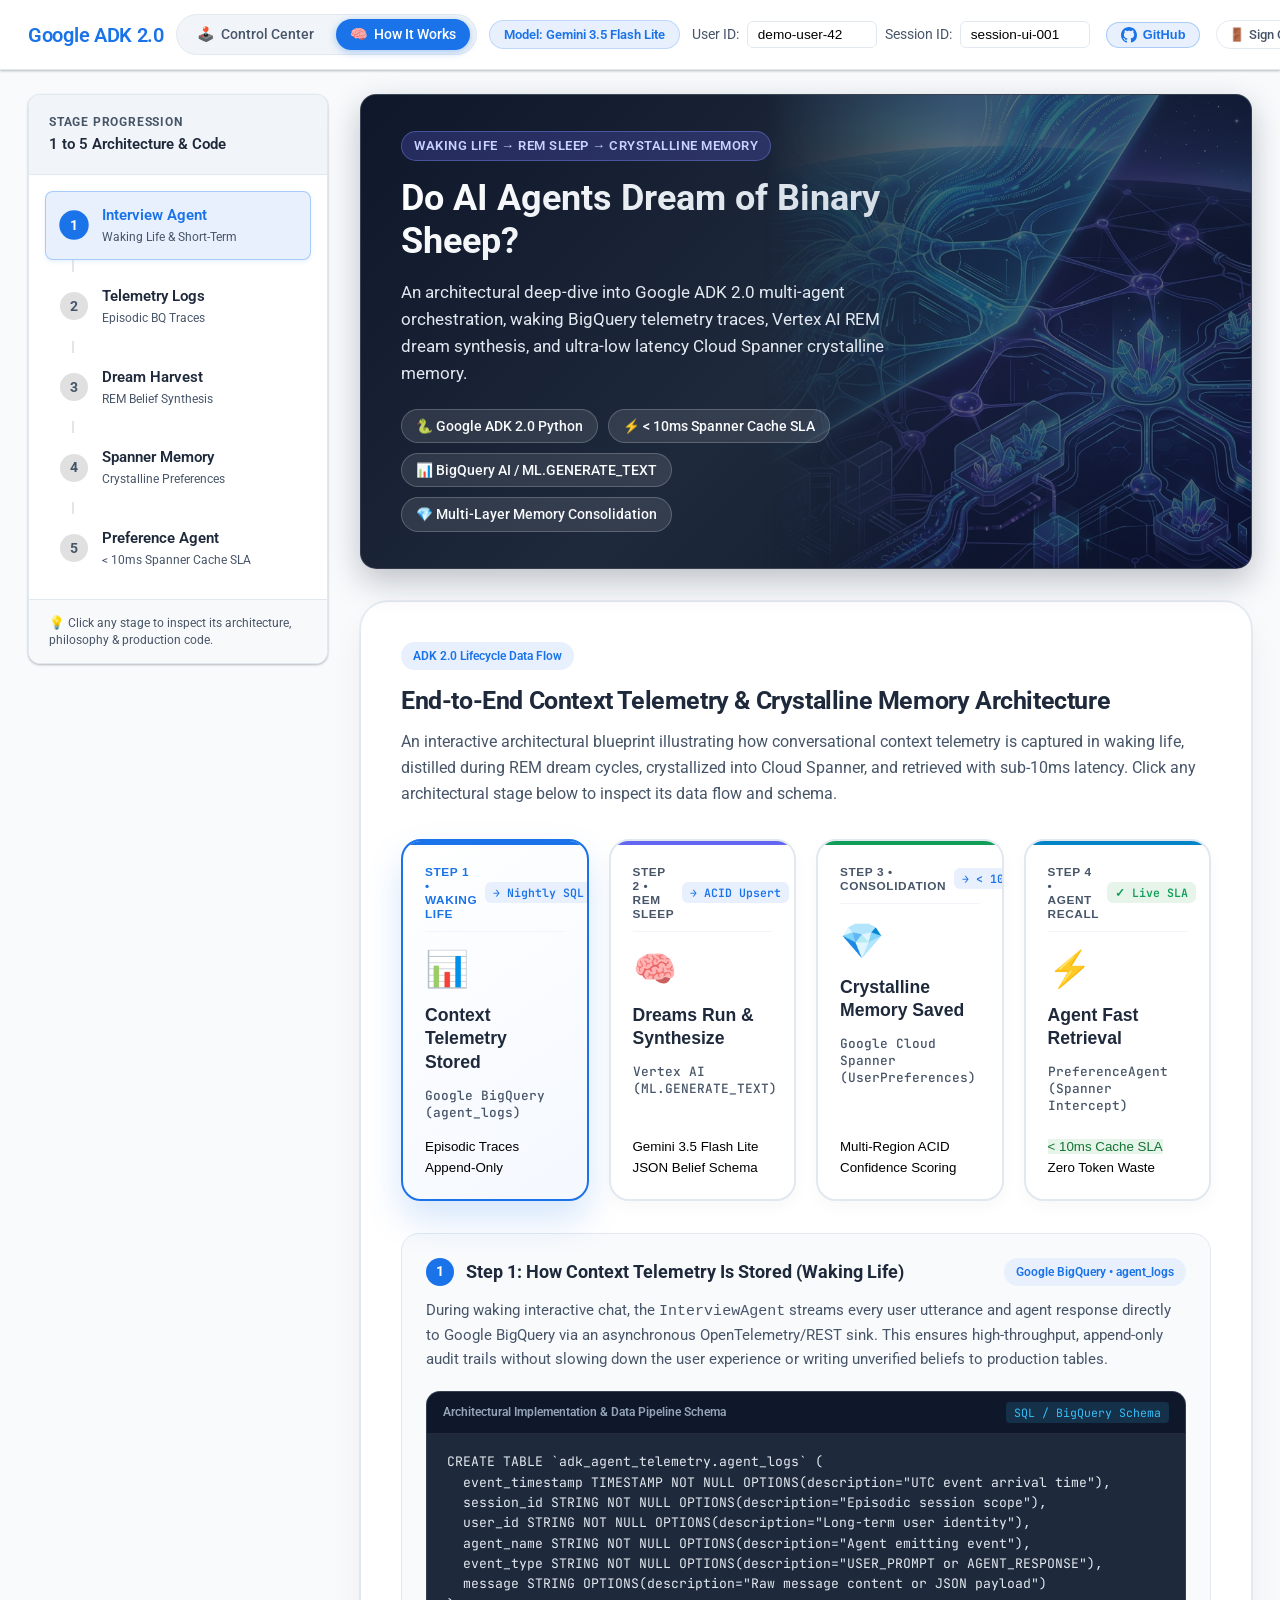
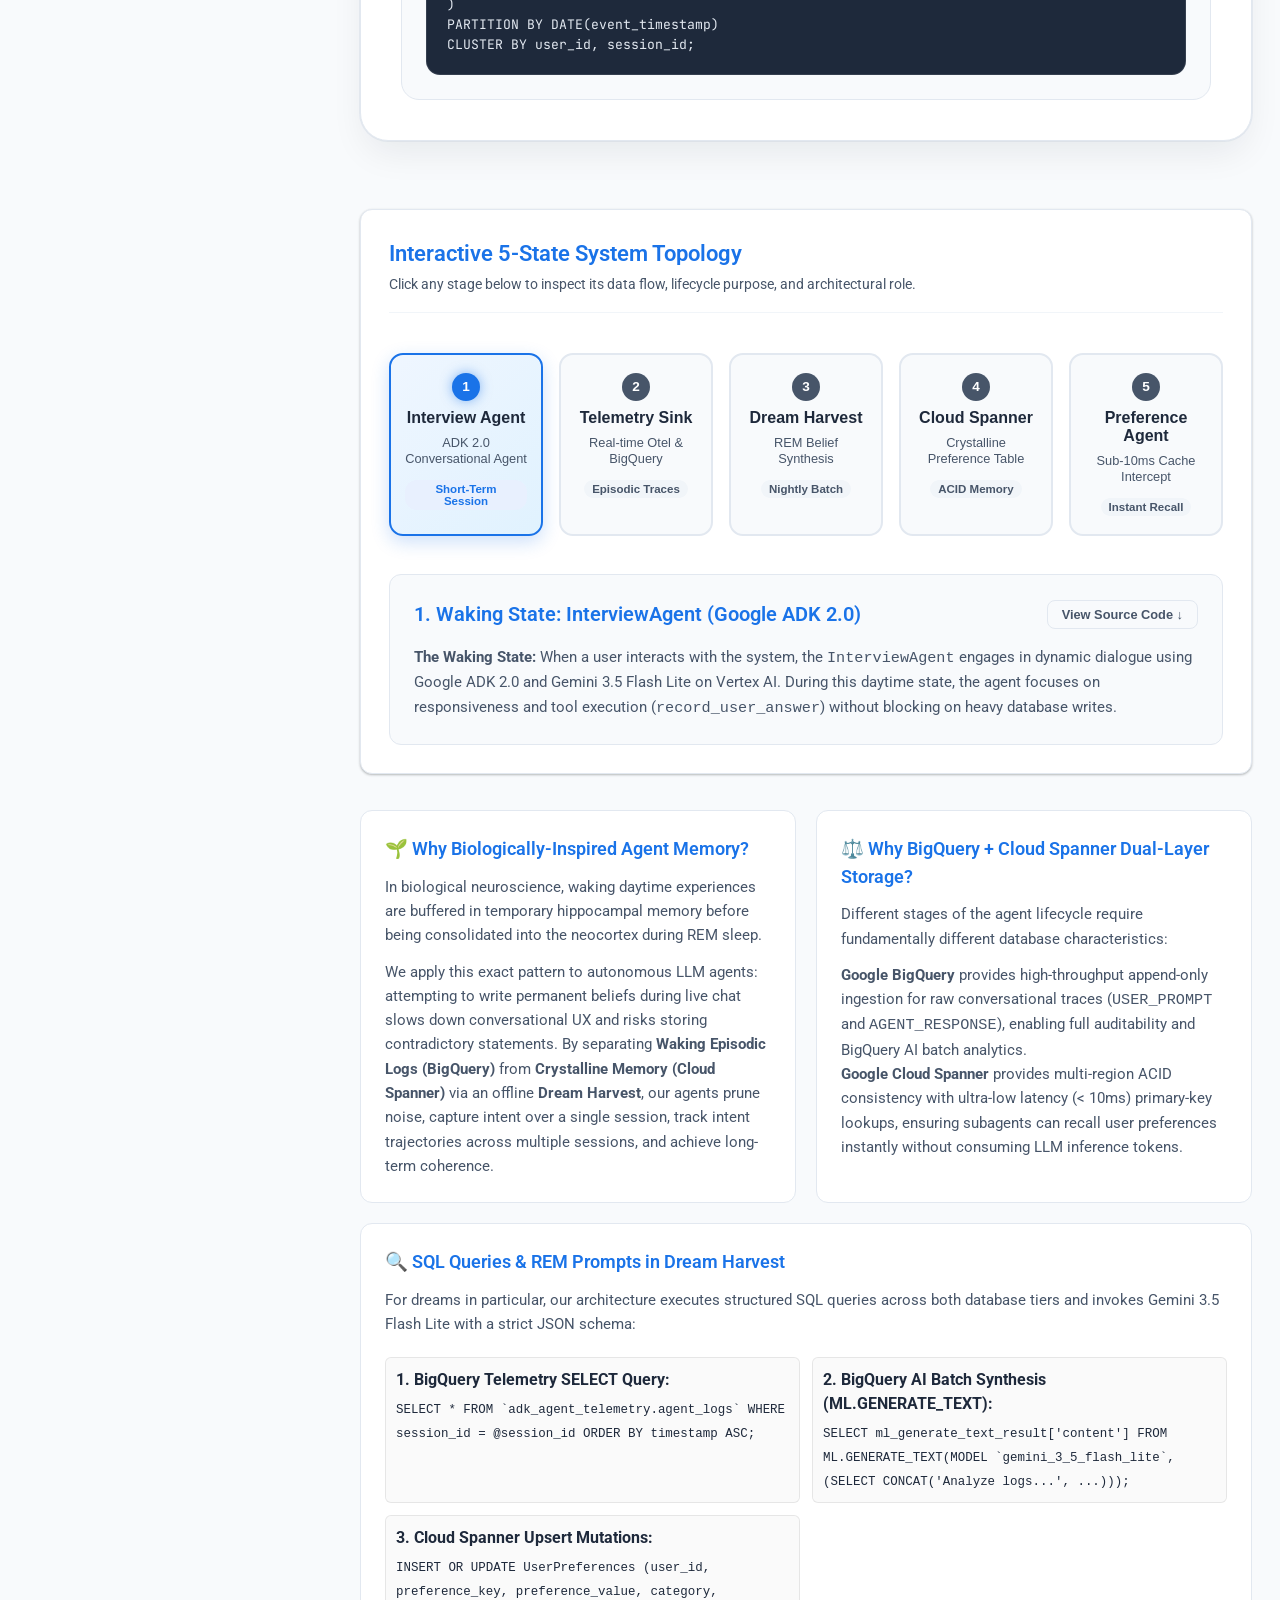
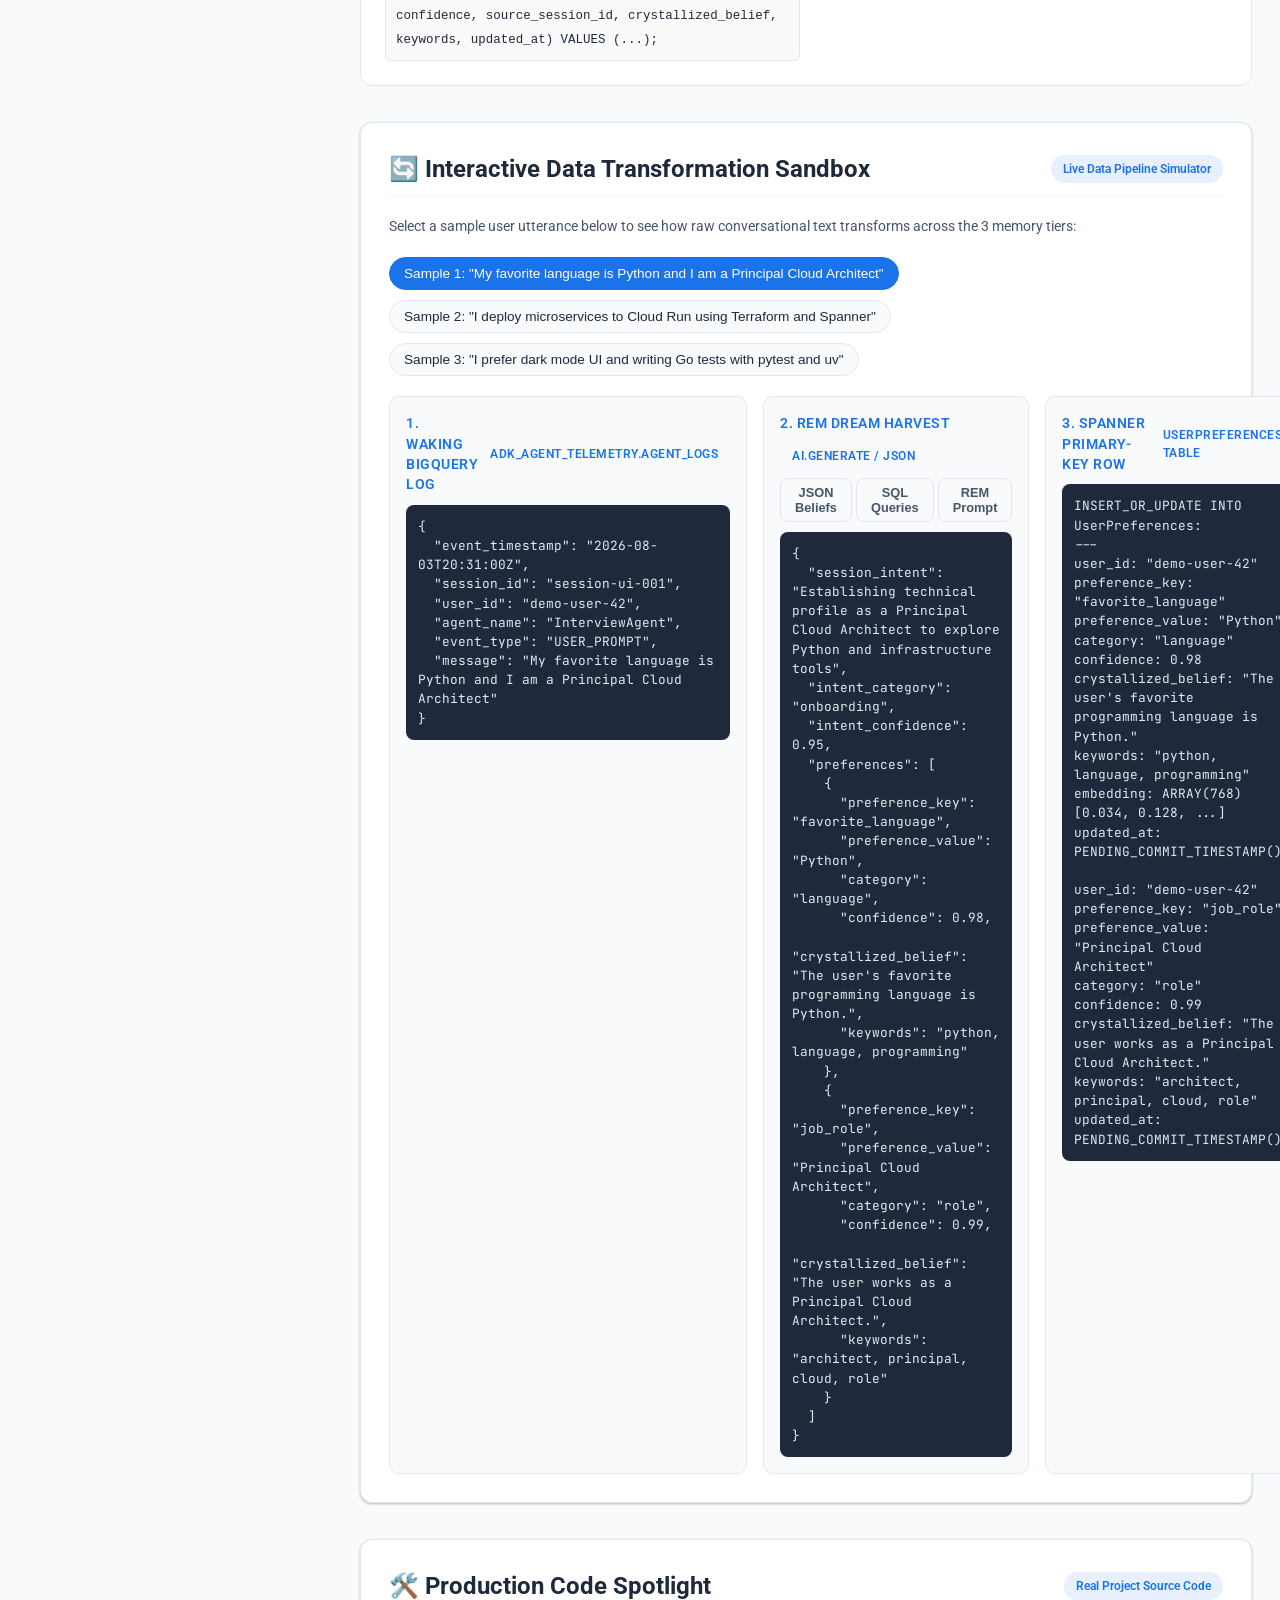
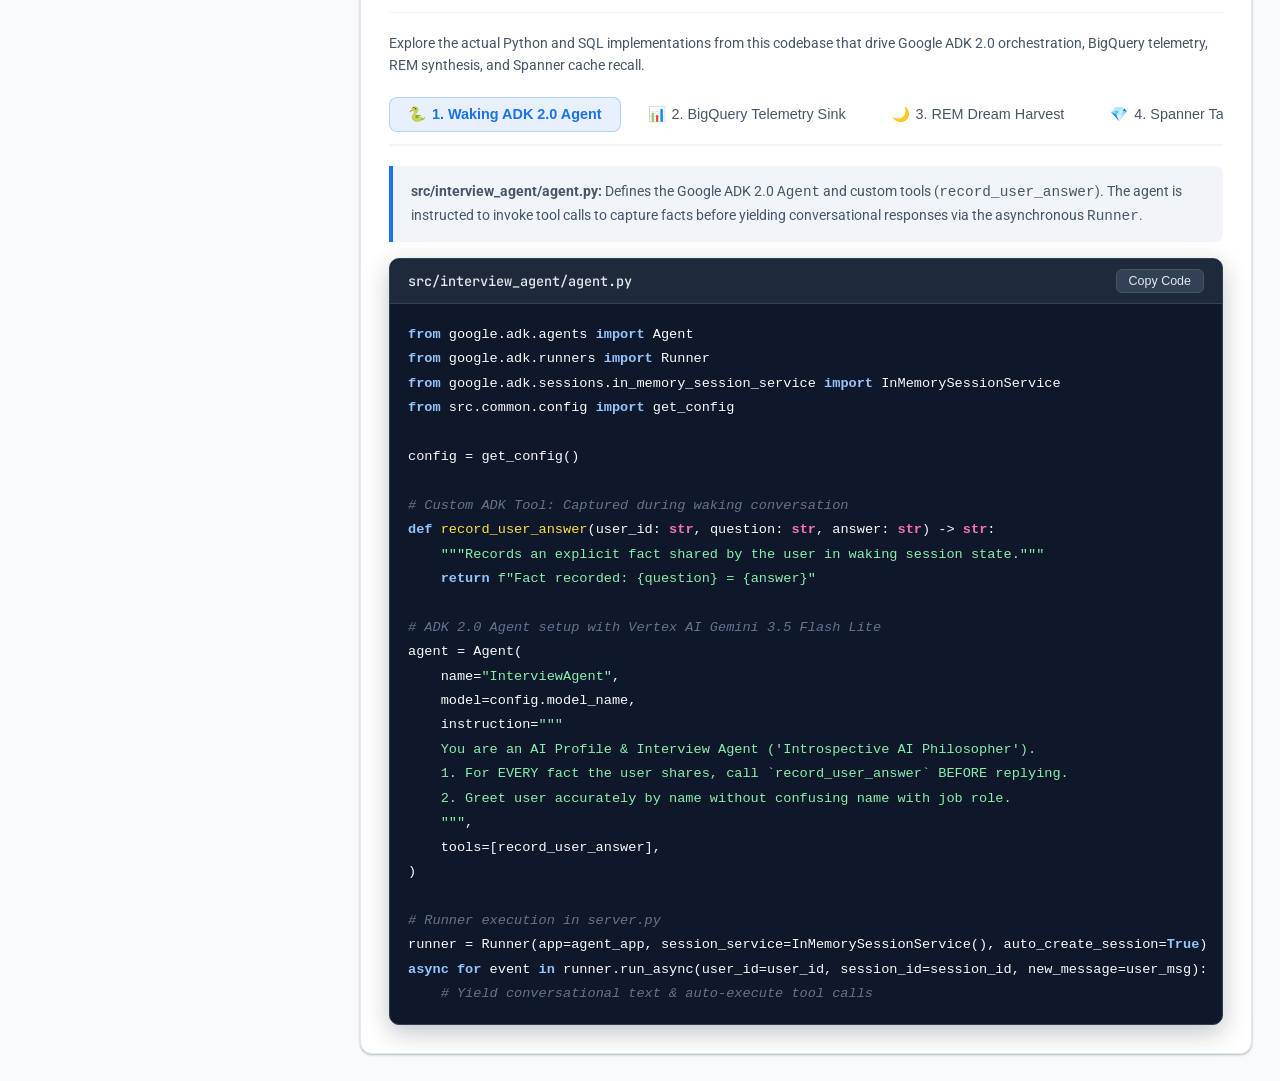
==== commit d281ab4f: "Update diagrams and how it works" ====
--- a/src/ui_service/static/how-it-works.html
+++ b/src/ui_service/static/how-it-works.html
@@ -155,12 +155,15 @@
             </div>
           </div>
 
-          <!-- Interactive 4-Stage Architectural Pipeline Flow -->
-          <div class="arch-pipeline-container" role="tablist" aria-label="Architecture Lifecycle Stages">
+          <!-- Interactive 4-Stage Architectural Pipeline Flow Grid -->
+          <div class="arch-pipeline-grid arch-pipeline-container" role="tablist" aria-label="Architecture Lifecycle Stages">
             
             <!-- Stage 1: Store Telemetry -->
             <button type="button" class="arch-stage-box active" data-arch-step="1" role="tab" aria-selected="true" aria-controls="archStepDetail1">
-              <div class="arch-stage-badge">STEP 1 • WAKING LIFE</div>
+              <div class="arch-stage-top">
+                <span class="arch-stage-badge">STEP 1 • WAKING LIFE</span>
+                <span class="arch-stage-flow-tag">→ Nightly SQL</span>
+              </div>
               <div class="arch-stage-icon">📊</div>
               <div class="arch-stage-title">Context Telemetry Stored</div>
               <div class="arch-stage-tech">Google BigQuery (agent_logs)</div>
@@ -170,17 +173,12 @@
               </div>
             </button>
 
-            <!-- Arrow 1 -> 2 -->
-            <div class="arch-pipeline-arrow" aria-hidden="true">
-              <svg viewBox="0 0 24 24" width="28" height="28" fill="currentColor">
-                <path d="M12 4l-1.41 1.41L16.17 11H4v2h12.17l-5.58 5.59L12 20l8-8z"/>
-              </svg>
-              <span class="arrow-label">Nightly SQL Query</span>
-            </div>
-
             <!-- Stage 2: Dreams Run -->
             <button type="button" class="arch-stage-box" data-arch-step="2" role="tab" aria-selected="false" aria-controls="archStepDetail2">
-              <div class="arch-stage-badge">STEP 2 • REM SLEEP</div>
+              <div class="arch-stage-top">
+                <span class="arch-stage-badge">STEP 2 • REM SLEEP</span>
+                <span class="arch-stage-flow-tag">→ ACID Upsert</span>
+              </div>
               <div class="arch-stage-icon">🧠</div>
               <div class="arch-stage-title">Dreams Run &amp; Synthesize</div>
               <div class="arch-stage-tech">Vertex AI (ML.GENERATE_TEXT)</div>
@@ -190,17 +188,12 @@
               </div>
             </button>
 
-            <!-- Arrow 2 -> 3 -->
-            <div class="arch-pipeline-arrow" aria-hidden="true">
-              <svg viewBox="0 0 24 24" width="28" height="28" fill="currentColor">
-                <path d="M12 4l-1.41 1.41L16.17 11H4v2h12.17l-5.58 5.59L12 20l8-8z"/>
-              </svg>
-              <span class="arrow-label">ACID Upsert</span>
-            </div>
-
             <!-- Stage 3: Crystalline Memory Saved -->
             <button type="button" class="arch-stage-box" data-arch-step="3" role="tab" aria-selected="false" aria-controls="archStepDetail3">
-              <div class="arch-stage-badge">STEP 3 • CONSOLIDATION</div>
+              <div class="arch-stage-top">
+                <span class="arch-stage-badge">STEP 3 • CONSOLIDATION</span>
+                <span class="arch-stage-flow-tag">→ &lt; 10ms Fast-Path</span>
+              </div>
               <div class="arch-stage-icon">💎</div>
               <div class="arch-stage-title">Crystalline Memory Saved</div>
               <div class="arch-stage-tech">Google Cloud Spanner (UserPreferences)</div>
@@ -210,17 +203,12 @@
               </div>
             </button>
 
-            <!-- Arrow 3 -> 4 -->
-            <div class="arch-pipeline-arrow" aria-hidden="true">
-              <svg viewBox="0 0 24 24" width="28" height="28" fill="currentColor">
-                <path d="M12 4l-1.41 1.41L16.17 11H4v2h12.17l-5.58 5.59L12 20l8-8z"/>
-              </svg>
-              <span class="arrow-label">&lt; 10ms Fast-Path</span>
-            </div>
-
             <!-- Stage 4: Agent Retrieves -->
             <button type="button" class="arch-stage-box" data-arch-step="4" role="tab" aria-selected="false" aria-controls="archStepDetail4">
-              <div class="arch-stage-badge">STEP 4 • AGENT RECALL</div>
+              <div class="arch-stage-top">
+                <span class="arch-stage-badge">STEP 4 • AGENT RECALL</span>
+                <span class="arch-stage-flow-tag flow-ready">✓ Live SLA</span>
+              </div>
               <div class="arch-stage-icon">⚡</div>
               <div class="arch-stage-title">Agent Fast Retrieval</div>
               <div class="arch-stage-tech">PreferenceAgent (Spanner Intercept)</div>
@@ -800,7 +788,7 @@
   </main>
 
   <!-- GitHub Repository & QR Code Popout Modal -->
-  <div id="githubModal" class="modal-backdrop" aria-hidden="true" role="dialog" aria-labelledby="githubModalTitle" aria-modal="true">
+  <dialog id="githubModal" class="github-modal-dialog" aria-labelledby="githubModalTitle">
     <div class="modal-card">
       <div class="modal-header">
         <div class="modal-title-group">
@@ -840,7 +828,7 @@
         <button type="button" class="btn btn-outlined" id="githubModalDismissBtn">Close</button>
       </div>
     </div>
-  </div>
+  </dialog>
 
   <script src="how-it-works.js"></script>
 </body>
--- a/src/ui_service/static/style.css
+++ b/src/ui_service/static/style.css
@@ -1549,53 +1549,57 @@
 }
 
 /* ==========================================================================
-   GitHub Repository & QR Code Popout Modal
+   GitHub Repository & QR Code Popout Modal (Native HTML5 <dialog>)
    ========================================================================== */
-.modal-backdrop {
-  position: fixed;
-  top: 0;
-  left: 0;
-  right: 0;
-  bottom: 0;
-  background: rgba(15, 23, 42, 0.45);
-  backdrop-filter: blur(8px);
-  -webkit-backdrop-filter: blur(8px);
-  z-index: 9999;
-  display: flex;
-  align-items: center;
-  justify-content: center;
-  padding: 24px;
-  opacity: 0;
-  visibility: hidden;
-  transition: opacity 0.25s cubic-bezier(0.16, 1, 0.3, 1), visibility 0.25s cubic-bezier(0.16, 1, 0.3, 1);
-}
-
-.modal-backdrop.open {
-  opacity: 1;
-  visibility: visible;
+dialog.github-modal-dialog {
+  background: var(--surface-color);
+  border-radius: 24px;
+  box-shadow: 0 25px 50px -12px rgba(15, 23, 42, 0.35), 0 0 0 1px rgba(226, 232, 240, 0.8);
+  width: 92%;
+  max-width: 480px;
+  border: none;
+  padding: 0;
+  overflow: hidden;
+  margin: auto;
+  color: var(--text-primary);
+}
+
+dialog.github-modal-dialog::backdrop {
+  background: rgba(15, 23, 42, 0.55);
+  backdrop-filter: blur(12px);
+  -webkit-backdrop-filter: blur(12px);
+}
+
+dialog.github-modal-dialog[open] {
+  display: flex;
+  flex-direction: column;
+  animation: modalPopIn 0.25s cubic-bezier(0.16, 1, 0.3, 1);
+}
+
+@keyframes modalPopIn {
+  from {
+    opacity: 0;
+    transform: scale(0.95) translateY(12px);
+  }
+  to {
+    opacity: 1;
+    transform: scale(1) translateY(0);
+  }
 }
 
 .modal-card {
   background: var(--surface-color);
-  border-radius: 24px;
-  box-shadow: 0 25px 50px -12px rgba(15, 23, 42, 0.25), 0 0 0 1px rgba(226, 232, 240, 0.8);
   width: 100%;
-  max-width: 480px;
-  overflow: hidden;
-  transform: translateY(16px) scale(0.96);
-  transition: transform 0.3s cubic-bezier(0.16, 1, 0.3, 1);
-  display: flex;
-  flex-direction: column;
-}
-
-.modal-backdrop.open .modal-card {
-  transform: translateY(0) scale(1);
+  display: flex;
+  flex-direction: column;
 }
 
 .modal-header {
   display: flex;
   align-items: center;
   justify-content: space-between;
+  flex-wrap: nowrap;
+  gap: 16px;
   padding: 24px 28px 20px;
   border-bottom: 1px solid var(--border-light);
   background: var(--bg-color);
@@ -1605,6 +1609,7 @@
   display: flex;
   align-items: center;
   gap: 14px;
+  min-width: 0;
 }
 
 .github-modal-icon {
@@ -1617,6 +1622,7 @@
   font-size: 1.15rem;
   font-weight: 700;
   color: var(--text-primary);
+  line-height: 1.25;
 }
 
 .modal-subtitle {
@@ -1632,6 +1638,7 @@
   border-radius: 50%;
   width: 32px;
   height: 32px;
+  flex-shrink: 0;
   display: inline-flex;
   align-items: center;
   justify-content: center;
@@ -1644,6 +1651,7 @@
 .modal-close-btn:hover {
   background: var(--border-light);
   color: var(--text-primary);
+  transform: scale(1.05);
 }
 
 .modal-body {
@@ -1660,6 +1668,7 @@
   font-size: 0.92rem;
   color: var(--text-secondary);
   line-height: 1.55;
+  text-align: center;
 }
 
 .qr-container {
@@ -1712,6 +1721,7 @@
   font-size: 0.82rem;
   color: var(--text-primary);
   word-break: break-all;
+  text-align: center;
 }
 
 .modal-footer {
@@ -1737,129 +1747,172 @@
 .architecture-diagram-card {
   background: var(--surface-color);
   border: 1px solid var(--border-color);
-  border-radius: 24px;
-  box-shadow: var(--elevation-1);
-  padding: 32px;
-  margin-top: 28px;
-  margin-bottom: 28px;
+  border-radius: 28px;
+  box-shadow: 0 16px 36px -6px rgba(15, 23, 42, 0.08), 0 0 0 1px rgba(226, 232, 240, 0.6);
+  padding: 40px;
+  margin-top: 32px;
+  margin-bottom: 32px;
   transition: box-shadow 0.2s ease;
 }
 
 .architecture-diagram-card:hover {
-  box-shadow: var(--elevation-2);
+  box-shadow: 0 20px 45px -8px rgba(15, 23, 42, 0.12);
 }
 
 .diagram-header {
-  margin-bottom: 28px;
+  margin-bottom: 32px;
 }
 
 .diagram-title {
-  font-size: 1.4rem;
+  font-size: 1.55rem;
   font-weight: 700;
   color: var(--text-primary);
-  margin: 10px 0 8px 0;
+  margin: 12px 0 10px 0;
+  letter-spacing: -0.4px;
 }
 
 .diagram-subtitle {
-  font-size: 0.94rem;
-  color: var(--text-secondary);
-  line-height: 1.6;
+  font-size: 0.98rem;
+  color: var(--text-secondary);
+  line-height: 1.65;
   margin: 0;
-}
-
+  max-width: 900px;
+}
+
+/* Responsive 4-Column Architectural Pipeline Grid */
+.arch-pipeline-grid,
 .arch-pipeline-container {
-  display: flex;
-  align-items: stretch;
-  justify-content: space-between;
-  gap: 12px;
-  margin: 28px 0;
+  display: grid;
+  grid-template-columns: repeat(4, 1fr);
+  gap: 20px;
+  margin: 32px 0;
+}
+
+@media (max-width: 1050px) {
+  .arch-pipeline-grid,
+  .arch-pipeline-container {
+    grid-template-columns: repeat(2, 1fr);
+  }
+}
+
+@media (max-width: 640px) {
+  .arch-pipeline-grid,
+  .arch-pipeline-container {
+    grid-template-columns: 1fr;
+  }
 }
 
 .arch-stage-box {
   background: var(--surface-color);
   border: 2px solid var(--border-color);
-  border-radius: 18px;
-  padding: 20px 18px;
-  flex: 1;
+  border-radius: 20px;
+  padding: 24px 22px;
   text-align: left;
   cursor: pointer;
   transition: all 0.25s cubic-bezier(0.16, 1, 0.3, 1);
   display: flex;
   flex-direction: column;
+  gap: 12px;
+  position: relative;
+  box-shadow: 0 6px 16px rgba(15, 23, 42, 0.03);
+  overflow: hidden;
+}
+
+.arch-stage-box::before {
+  content: '';
+  position: absolute;
+  top: 0;
+  left: 0;
+  right: 0;
+  height: 4px;
+  background: var(--border-color);
+  transition: background 0.25s ease;
+}
+
+.arch-stage-box[data-arch-step="1"]::before { background: #1a73e8; }
+.arch-stage-box[data-arch-step="2"]::before { background: #6366f1; }
+.arch-stage-box[data-arch-step="3"]::before { background: #0f9d58; }
+.arch-stage-box[data-arch-step="4"]::before { background: #0284c7; }
+
+.arch-stage-box:hover {
+  transform: translateY(-5px);
+  box-shadow: 0 16px 32px rgba(26, 115, 232, 0.14);
+  border-color: var(--primary-color);
+}
+
+.arch-stage-box.active {
+  background: linear-gradient(145deg, #ffffff 0%, #f4f8ff 100%);
+  border-color: var(--primary-color);
+  box-shadow: 0 18px 36px rgba(26, 115, 232, 0.18);
+}
+
+.arch-stage-top {
+  display: flex;
+  align-items: center;
+  justify-content: space-between;
+  width: 100%;
   gap: 8px;
-  position: relative;
-  box-shadow: 0 4px 12px rgba(0, 0, 0, 0.02);
-}
-
-.arch-stage-box:hover {
-  transform: translateY(-3px);
-  box-shadow: 0 12px 24px rgba(26, 115, 232, 0.1);
-  border-color: var(--primary-color);
-}
-
-.arch-stage-box.active {
-  background: linear-gradient(145deg, #ffffff 0%, #f0f7ff 100%);
-  border-color: var(--primary-color);
-  box-shadow: 0 14px 28px rgba(26, 115, 232, 0.15);
+  border-bottom: 1px solid var(--border-light);
+  padding-bottom: 10px;
 }
 
 .arch-stage-badge {
-  font-size: 0.72rem;
+  font-size: 0.74rem;
   font-weight: 700;
   color: var(--text-secondary);
   letter-spacing: 0.6px;
   text-transform: uppercase;
 }
 
+.arch-stage-flow-tag {
+  font-family: 'JetBrains Mono', monospace;
+  font-size: 0.72rem;
+  font-weight: 600;
+  color: var(--primary-color);
+  background: var(--primary-light);
+  padding: 3px 8px;
+  border-radius: 6px;
+  white-space: nowrap;
+}
+
+.arch-stage-flow-tag.flow-ready {
+  color: #0f9d58;
+  background: #e6f4ea;
+}
+
 .arch-stage-box.active .arch-stage-badge {
   color: var(--primary-color);
 }
 
 .arch-stage-icon {
-  font-size: 2rem;
-  margin: 4px 0;
+  font-size: 2.2rem;
+  margin: 4px 0 2px 0;
 }
 
 .arch-stage-title {
-  font-size: 1.05rem;
+  font-size: 1.1rem;
   font-weight: 700;
   color: var(--text-primary);
-  line-height: 1.3;
+  line-height: 1.35;
 }
 
 .arch-stage-tech {
   font-family: 'JetBrains Mono', monospace;
-  font-size: 0.78rem;
-  color: var(--text-secondary);
+  font-size: 0.8rem;
+  color: var(--text-secondary);
+  font-weight: 500;
 }
 
 .arch-stage-meta {
   display: flex;
   flex-wrap: wrap;
   gap: 6px;
-  margin-top: 4px;
+  margin-top: auto;
+  padding-top: 6px;
 }
 
 .arch-pipeline-arrow {
-  display: flex;
-  flex-direction: column;
-  align-items: center;
-  justify-content: center;
-  color: #64748b;
-  font-size: 0.75rem;
-  font-weight: 600;
-  padding: 0 6px;
-  flex-shrink: 0;
-}
-
-.arch-pipeline-arrow svg {
-  color: var(--primary-color);
-  animation: pulseArrow 2s infinite ease-in-out;
-}
-
-@keyframes pulseArrow {
-  0%, 100% { transform: translateX(0); opacity: 0.8; }
-  50% { transform: translateX(4px); opacity: 1; }
+  display: none;
 }
 
 .arch-step-inspector {
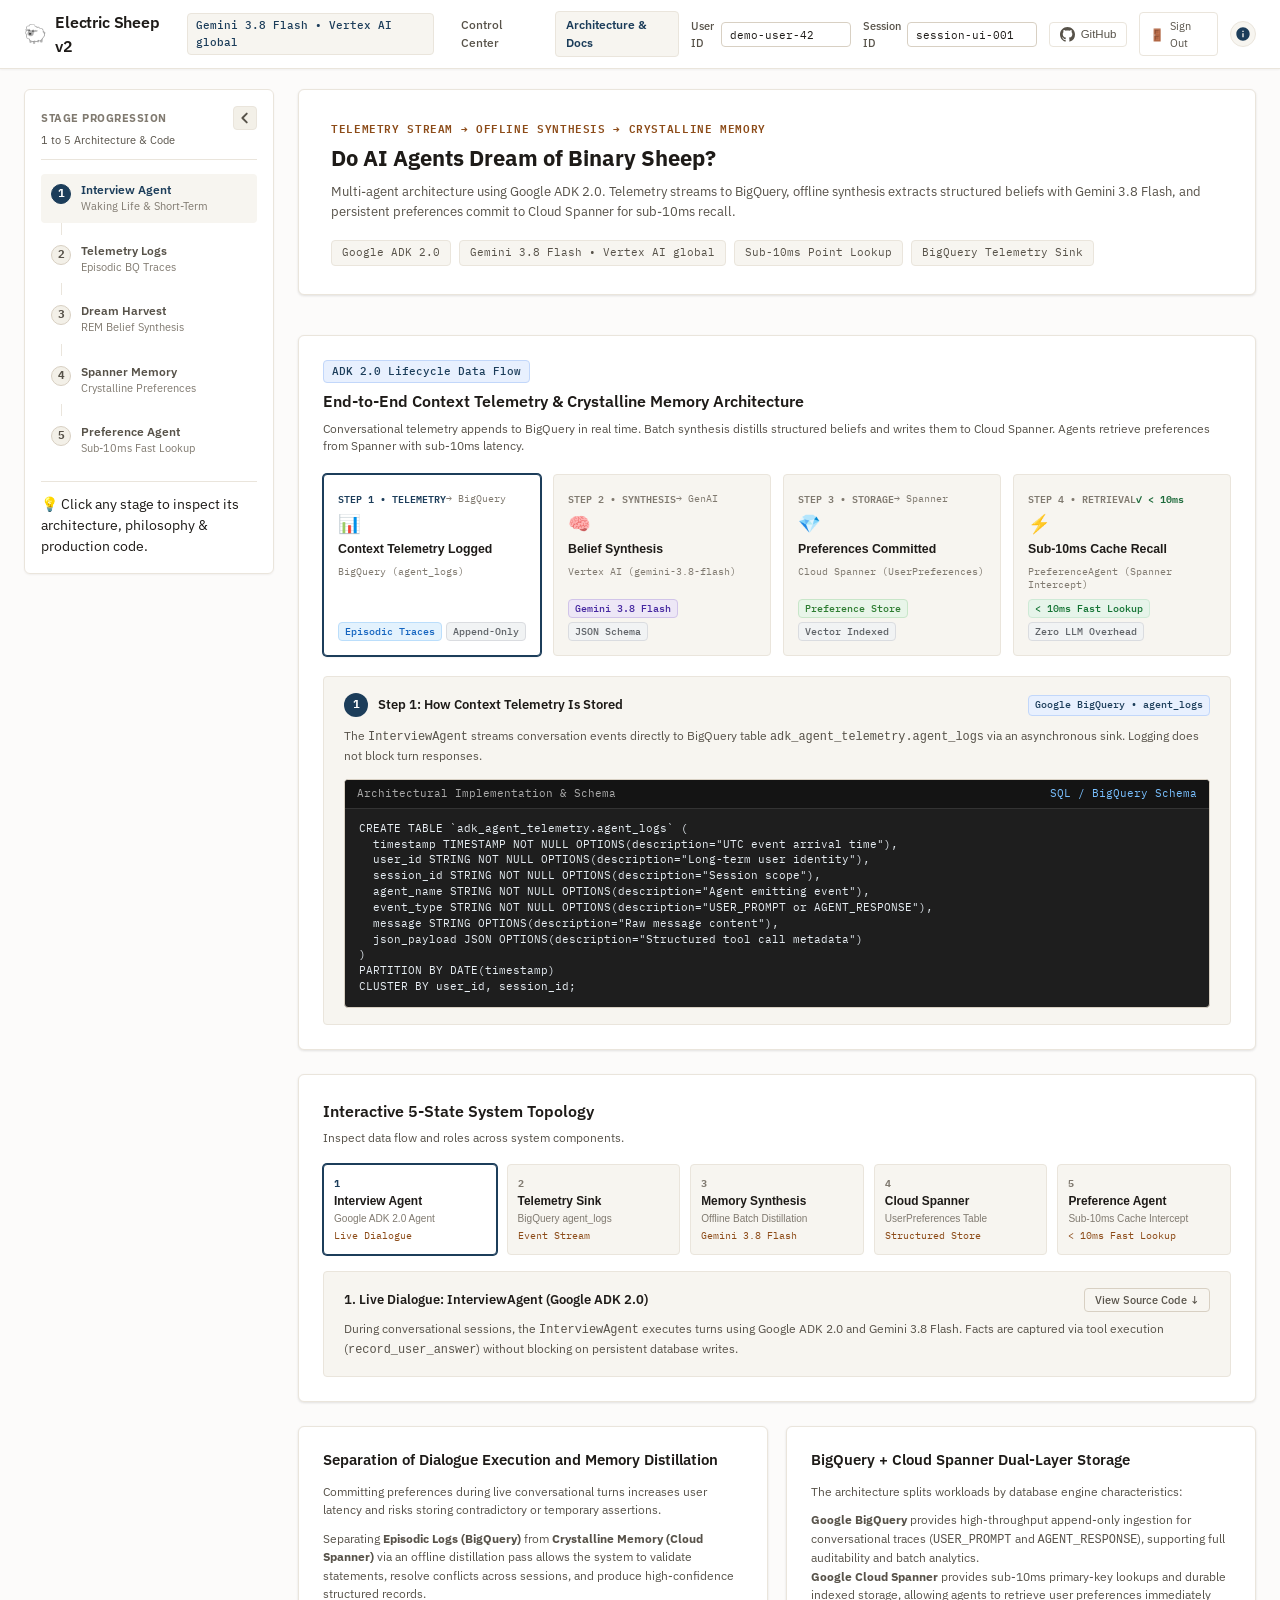
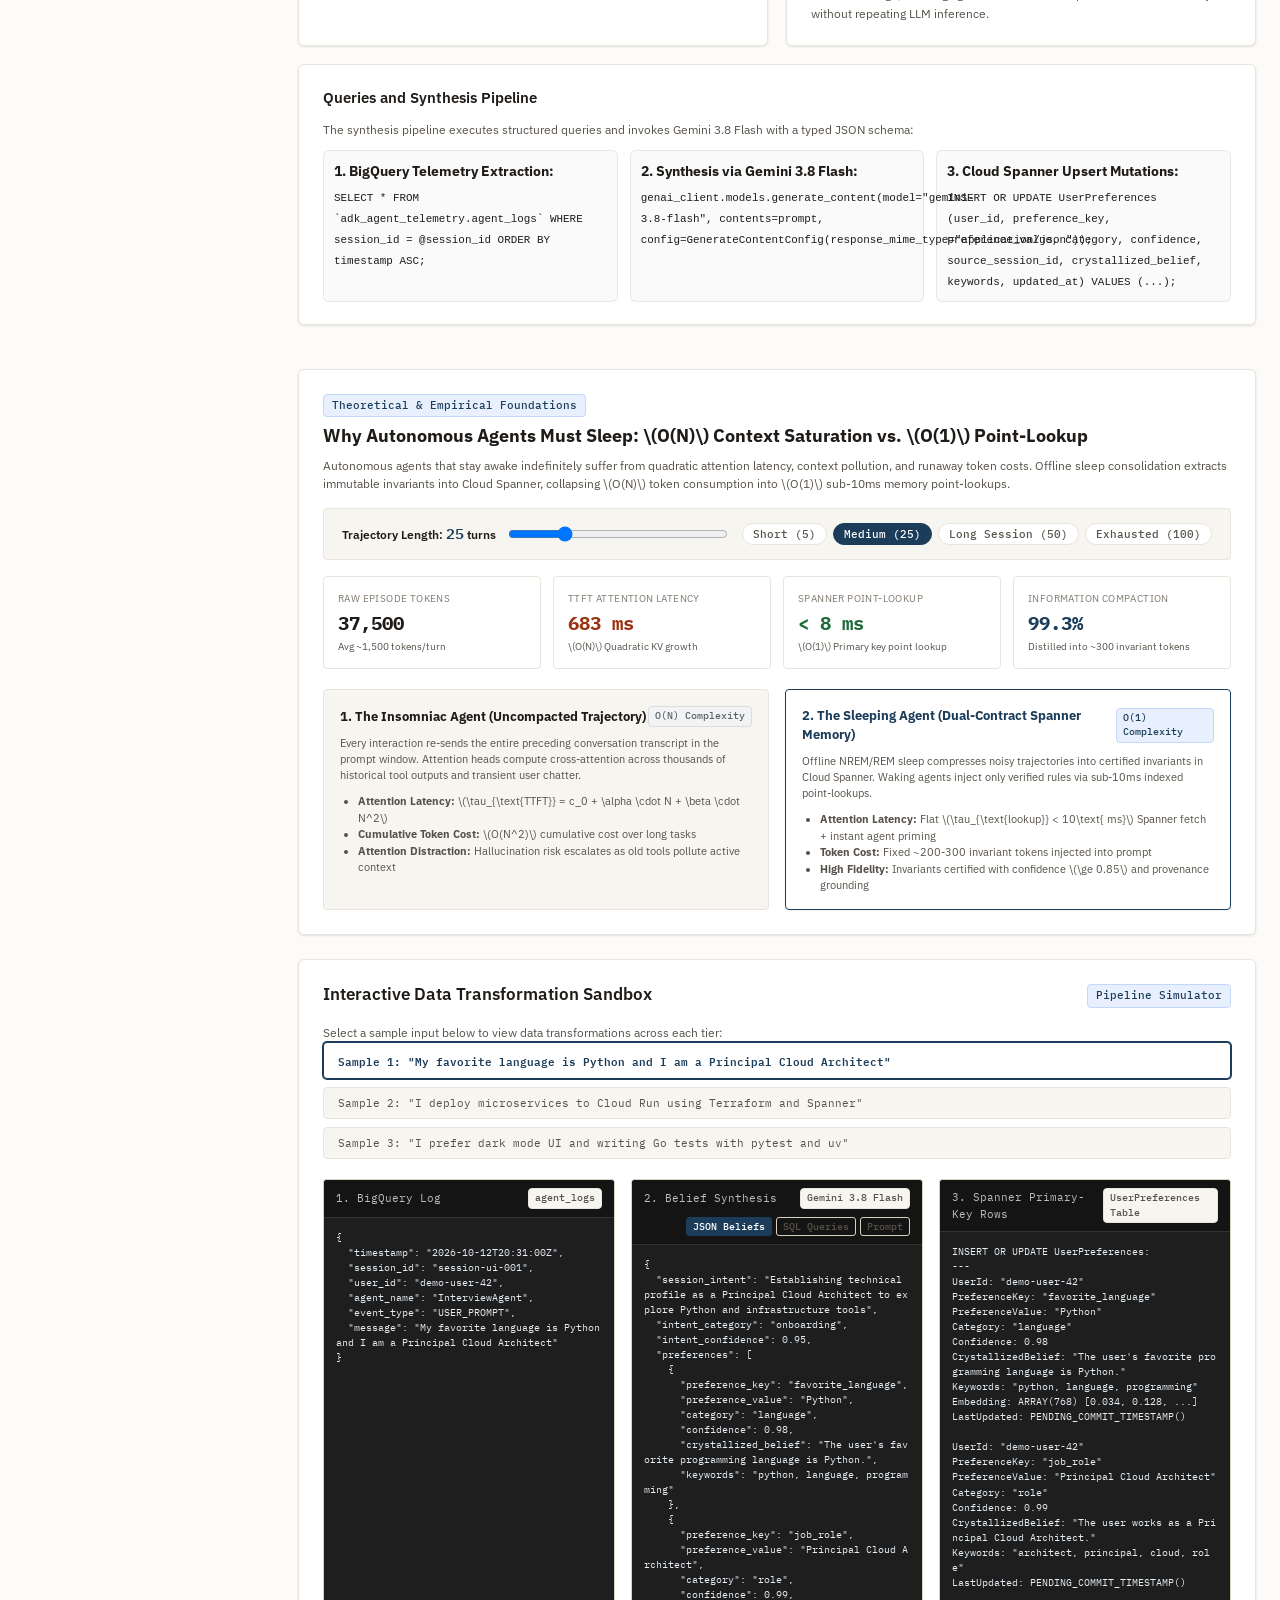
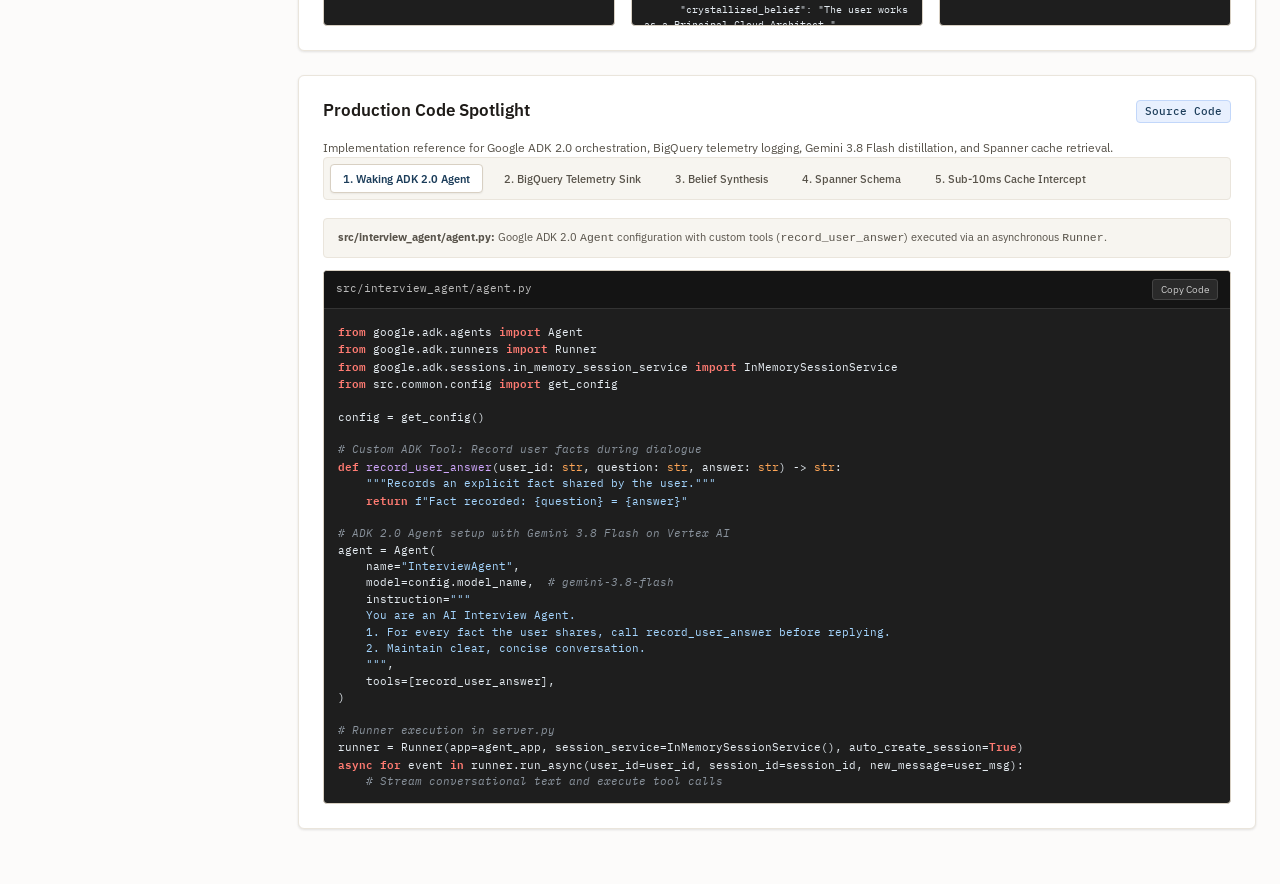
==== commit 1a765eed: "add mcp and antigravity examples" ====
--- a/src/ui_service/static/how-it-works.html
+++ b/src/ui_service/static/how-it-works.html
@@ -7,41 +7,52 @@
   <meta name="description" content="Explore the architectural deep-dive of Google ADK 2.0 multi-agent orchestration, Waking BigQuery telemetry, REM Dream Harvesting, and Cloud Spanner Crystalline Memory.">
   <link rel="preconnect" href="https://fonts.googleapis.com">
   <link rel="preconnect" href="https://fonts.gstatic.com" crossorigin>
-  <link href="https://fonts.googleapis.com/css2?family=Roboto:wght@300;400;500;700&family=JetBrains+Mono:wght@400;500;600&display=swap" rel="stylesheet">
-  <link rel="stylesheet" href="style.css">
+  <link href="https://fonts.googleapis.com/css2?family=IBM+Plex+Mono:ital,wght@0,400;0,500;0,600;1,400&family=IBM+Plex+Sans:ital,wght@0,300;0,400;0,500;0,600;0,700;1,400&display=swap" rel="stylesheet">
+  <link rel="stylesheet" href="style.css?v=2.2">
 </head>
 <body>
-  <!-- Top Material App Bar -->
+  <!-- Top App Bar -->
   <header class="app-bar">
     <div class="app-bar-content">
       <div class="app-title-group">
-        <h1>Google ADK 2.0</h1>
+        <div class="brand-badge">
+          <span class="brand-icon">🐑</span>
+          <span class="brand-name">Electric Sheep v2</span>
+        </div>
+        <span class="model-badge">Gemini 3.8 Flash • Vertex AI global</span>
         <nav class="app-nav" aria-label="Main Navigation">
           <a href="index.html" class="nav-pill">
-            <span>🕹️</span><span>Control Center</span>
+            <span>Control Center</span>
           </a>
           <a href="how-it-works.html" class="nav-pill active">
-            <span>🧠</span><span>How It Works</span>
+            <span>Architecture &amp; Docs</span>
           </a>
         </nav>
-        <span class="model-badge">Model: Gemini 3.5 Flash Lite</span>
-      </div>
+      </div>
+
       <div class="session-info">
-        <label for="userIdInput">User ID:</label>
-        <input type="text" id="userIdInput" value="demo-user-42" class="input-inline" title="Long-term user identity for Google Cloud Spanner crystalline memory across sessions.">
-        <label for="sessionIdInput">Session ID:</label>
-        <input type="text" id="sessionIdInput" value="session-ui-001" class="input-inline" title="Short-term episodic conversation scope for Google BigQuery telemetry logs.">
-        <button type="button" id="githubPopoutBtn" class="github-nav-btn" aria-label="View GitHub Repository & QR Code" title="GitHub Repository & QR Code">
-          <svg viewBox="0 0 24 24" width="16" height="16" fill="currentColor" aria-hidden="true">
+        <div class="param-input-group">
+          <label for="userIdInput">User ID</label>
+          <input type="text" id="userIdInput" value="demo-user-42" class="input-inline" title="Cloud Spanner Long-Term Identity">
+        </div>
+        <div class="param-input-group">
+          <label for="sessionIdInput">Session ID</label>
+          <input type="text" id="sessionIdInput" value="session-ui-001" class="input-inline" title="BigQuery / Antigravity Session Scope">
+        </div>
+
+        <button type="button" id="githubPopoutBtn" class="github-nav-btn" aria-label="View GitHub Repository" title="GitHub Repository">
+          <svg viewBox="0 0 24 24" width="15" height="15" fill="currentColor" aria-hidden="true">
             <path d="M12 0C5.37 0 0 5.37 0 12c0 5.31 3.435 9.795 8.205 11.385.6.105.825-.255.825-.57 0-.285-.015-1.23-.015-2.235-3.015.555-3.795-.735-4.035-1.41-.135-.345-.72-1.41-1.23-1.695-.42-.225-1.02-.78-.015-.795.945-.015 1.62.87 1.845 1.23 1.08 1.815 2.805 1.305 3.495.99.105-.78.42-1.305.765-1.605-2.67-.3-5.46-1.335-5.46-5.925 0-1.305.465-2.385 1.23-3.225-.12-.3-.54-1.53.12-3.18 0 0 1.005-.315 3.3 1.23.96-.27 1.98-.405 3-.405s2.04.135 3 .405c2.295-1.56 3.3-1.23 3.3-1.23.66 1.65.24 2.88.12 3.18.765.84 1.23 1.905 1.23 3.225 0 4.605-2.805 5.625-5.475 5.925.435.375.81 1.095.81 2.22 0 1.605-.015 2.895-.015 3.3 0 .315.225.69.825.57A12.02 12.02 0 0024 12c0-6.63-5.37-12-12-12z"/>
           </svg>
           <span>GitHub</span>
         </button>
-        <a href="/logout" class="signout-btn" title="Sign out of Control Center">
+
+        <a href="/logout" class="signout-btn" title="Sign out of Google ADK session">
           <span>🚪</span><span>Sign Out</span>
         </a>
+
         <div class="info-tooltip-container">
-          <button type="button" id="sessionInfoBtn" class="info-icon-btn" aria-label="About User ID & Session ID" aria-describedby="sessionInfoTooltip">
+          <button type="button" id="sessionInfoBtn" class="info-icon-btn" aria-label="About User ID &amp; Session ID" aria-describedby="sessionInfoTooltip">
             <svg viewBox="0 0 24 24" width="16" height="16" fill="currentColor" aria-hidden="true">
               <path d="M12 2C6.48 2 2 6.48 2 12s4.48 10 10 10 10-4.48 10-10S17.52 2 12 2zm1 15h-2v-6h2v6zm0-8h-2V7h2v2z"/>
             </svg>
@@ -72,11 +83,18 @@
     <!-- Left Navigation Sidebar: Sticky Table-of-Contents for 1 to 5 Stage Architecture -->
     <aside class="left-nav" aria-label="Architecture Navigation">
       <div class="left-nav-header">
-        <span class="nav-title">STAGE PROGRESSION</span>
+        <div class="left-nav-header-row">
+          <span class="nav-title">STAGE PROGRESSION</span>
+          <button type="button" id="leftNavToggleBtn" class="left-nav-collapse-btn" aria-label="Collapse stage navigation" aria-expanded="true" title="Collapse sidebar to numbers only">
+            <svg class="collapse-icon" width="14" height="14" viewBox="0 0 16 16" fill="none" stroke="currentColor" stroke-width="2.2" stroke-linecap="round" stroke-linejoin="round">
+              <polyline points="10 13 5 8 10 3"></polyline>
+            </svg>
+          </button>
+        </div>
         <span class="nav-subtitle">1 to 5 Architecture &amp; Code</span>
       </div>
       <nav class="nav-menu">
-        <a href="#arch-stage-1" class="nav-item active" data-arch-stage="1" data-arch-section="hero">
+        <a href="#arch-stage-1" class="nav-item active" data-arch-stage="1" data-arch-section="hero" title="Stage 1: Interview Agent (Waking Life &amp; Short-Term)">
           <span class="nav-step-icon">1</span>
           <div class="nav-item-text">
             <span class="nav-item-title">Interview Agent</span>
@@ -84,7 +102,7 @@
           </div>
         </a>
         <div class="nav-connector"></div>
-        <a href="#arch-stage-2" class="nav-item" data-arch-stage="2" data-arch-section="flowchart">
+        <a href="#arch-stage-2" class="nav-item" data-arch-stage="2" data-arch-section="flowchart" title="Stage 2: Telemetry Logs (Episodic BQ Traces)">
           <span class="nav-step-icon">2</span>
           <div class="nav-item-text">
             <span class="nav-item-title">Telemetry Logs</span>
@@ -92,7 +110,7 @@
           </div>
         </a>
         <div class="nav-connector"></div>
-        <a href="#arch-stage-3" class="nav-item" data-arch-stage="3" data-arch-section="philosophy">
+        <a href="#arch-stage-3" class="nav-item" data-arch-stage="3" data-arch-section="philosophy" title="Stage 3: Dream Harvest (REM Belief Synthesis)">
           <span class="nav-step-icon">3</span>
           <div class="nav-item-text">
             <span class="nav-item-title">Dream Harvest</span>
@@ -100,7 +118,7 @@
           </div>
         </a>
         <div class="nav-connector"></div>
-        <a href="#arch-stage-4" class="nav-item" data-arch-stage="4" data-arch-section="sandbox">
+        <a href="#arch-stage-4" class="nav-item" data-arch-stage="4" data-arch-section="sandbox" title="Stage 4: Spanner Memory (Crystalline Preferences)">
           <span class="nav-step-icon">4</span>
           <div class="nav-item-text">
             <span class="nav-item-title">Spanner Memory</span>
@@ -108,17 +126,35 @@
           </div>
         </a>
         <div class="nav-connector"></div>
-        <a href="#arch-stage-5" class="nav-item" data-arch-stage="5" data-arch-section="code">
+        <a href="#arch-stage-5" class="nav-item" data-arch-stage="5" data-arch-section="code" title="Stage 5: Preference Agent (Sub-10ms Fast Lookup)">
           <span class="nav-step-icon">5</span>
           <div class="nav-item-text">
             <span class="nav-item-title">Preference Agent</span>
-            <span class="nav-item-desc">&lt; 10ms Spanner Cache SLA</span>
+            <span class="nav-item-desc">Sub-10ms Fast Lookup</span>
           </div>
         </a>
       </nav>
       <div class="left-nav-footer">
         <div class="nav-footer-hint">💡 Click any stage to inspect its architecture, philosophy &amp; production code.</div>
       </div>
+      <script>
+        (function() {
+          try {
+            if (localStorage.getItem("electric_sheep_left_nav_collapsed") === "true") {
+              var aside = document.currentScript.closest(".left-nav");
+              if (aside) aside.classList.add("collapsed");
+              var layout = document.querySelector(".app-body-layout");
+              if (layout) layout.classList.add("nav-collapsed");
+              var btn = document.getElementById("leftNavToggleBtn");
+              if (btn) {
+                btn.setAttribute("aria-expanded", "false");
+                btn.setAttribute("aria-label", "Expand stage navigation");
+                btn.setAttribute("title", "Expand sidebar");
+              }
+            }
+          } catch(e) {}
+        })();
+      </script>
     </aside>
 
     <!-- Single Main Screen Pane: Architecture & Code Content -->
@@ -127,18 +163,17 @@
       <!-- Stage 1: Interview Agent Architecture & Waking Overview -->
       <div id="arch-stage-1" class="arch-stage-panel">
         <div id="section-hero" class="architecture-hero" aria-label="Architecture Overview">
-          <div class="hero-bg-overlay" aria-hidden="true"></div>
           <div class="hero-content">
-            <span class="hero-tagline">Waking Life → REM Sleep → Crystalline Memory</span>
+            <span class="hero-tagline">Telemetry Stream → Offline Synthesis → Crystalline Memory</span>
             <h2>Do AI Agents Dream of Binary Sheep?</h2>
             <p class="hero-subtitle">
-              An architectural deep-dive into Google ADK 2.0 multi-agent orchestration, waking BigQuery telemetry traces, Vertex AI REM dream synthesis, and ultra-low latency Cloud Spanner crystalline memory.
+              Multi-agent architecture using Google ADK 2.0. Telemetry streams to BigQuery, offline synthesis extracts structured beliefs with Gemini 3.8 Flash, and persistent preferences commit to Cloud Spanner for sub-10ms recall.
             </p>
             <div class="hero-badges-row">
-              <span class="hero-badge">🐍 Google ADK 2.0 Python</span>
-              <span class="hero-badge">⚡ &lt; 10ms Spanner Cache SLA</span>
-              <span class="hero-badge">📊 BigQuery AI / ML.GENERATE_TEXT</span>
-              <span class="hero-badge">💎 Multi-Layer Memory Consolidation</span>
+              <span class="hero-badge">Google ADK 2.0</span>
+              <span class="hero-badge">Gemini 3.8 Flash • Vertex AI global</span>
+              <span class="hero-badge">Sub-10ms Point Lookup</span>
+              <span class="hero-badge">BigQuery Telemetry Sink</span>
             </div>
           </div>
         </div>
@@ -150,7 +185,7 @@
               <span class="chip chip-primary">ADK 2.0 Lifecycle Data Flow</span>
               <h3 id="diagramHeading" class="diagram-title">End-to-End Context Telemetry &amp; Crystalline Memory Architecture</h3>
               <p class="diagram-subtitle">
-                An interactive architectural blueprint illustrating how conversational context telemetry is captured in waking life, distilled during REM dream cycles, crystallized into Cloud Spanner, and retrieved with sub-10ms latency. Click any architectural stage below to inspect its data flow and schema.
+                Conversational telemetry appends to BigQuery in real time. Batch synthesis distills structured beliefs and writes them to Cloud Spanner. Agents retrieve preferences from Spanner with sub-10ms latency.
               </p>
             </div>
           </div>
@@ -161,60 +196,60 @@
             <!-- Stage 1: Store Telemetry -->
             <button type="button" class="arch-stage-box active" data-arch-step="1" role="tab" aria-selected="true" aria-controls="archStepDetail1">
               <div class="arch-stage-top">
-                <span class="arch-stage-badge">STEP 1 • WAKING LIFE</span>
-                <span class="arch-stage-flow-tag">→ Nightly SQL</span>
+                <span class="arch-stage-badge">STEP 1 • TELEMETRY</span>
+                <span class="arch-stage-flow-tag">→ BigQuery</span>
               </div>
               <div class="arch-stage-icon">📊</div>
-              <div class="arch-stage-title">Context Telemetry Stored</div>
-              <div class="arch-stage-tech">Google BigQuery (agent_logs)</div>
+              <div class="arch-stage-title">Context Telemetry Logged</div>
+              <div class="arch-stage-tech">BigQuery (agent_logs)</div>
               <div class="arch-stage-meta">
-                <span class="status-chip chip-blue">Episodic Traces</span>
-                <span class="status-chip chip-gray">Append-Only</span>
+                <span class="chip chip-sm chip-blue">Episodic Traces</span>
+                <span class="chip chip-sm chip-gray">Append-Only</span>
               </div>
             </button>
 
             <!-- Stage 2: Dreams Run -->
             <button type="button" class="arch-stage-box" data-arch-step="2" role="tab" aria-selected="false" aria-controls="archStepDetail2">
               <div class="arch-stage-top">
-                <span class="arch-stage-badge">STEP 2 • REM SLEEP</span>
-                <span class="arch-stage-flow-tag">→ ACID Upsert</span>
+                <span class="arch-stage-badge">STEP 2 • SYNTHESIS</span>
+                <span class="arch-stage-flow-tag">→ GenAI</span>
               </div>
               <div class="arch-stage-icon">🧠</div>
-              <div class="arch-stage-title">Dreams Run &amp; Synthesize</div>
-              <div class="arch-stage-tech">Vertex AI (ML.GENERATE_TEXT)</div>
+              <div class="arch-stage-title">Belief Synthesis</div>
+              <div class="arch-stage-tech">Vertex AI (gemini-3.8-flash)</div>
               <div class="arch-stage-meta">
-                <span class="status-chip chip-indigo">Gemini 3.5 Flash Lite</span>
-                <span class="status-chip chip-gray">JSON Belief Schema</span>
+                <span class="chip chip-sm chip-indigo">Gemini 3.8 Flash</span>
+                <span class="chip chip-sm chip-gray">JSON Schema</span>
               </div>
             </button>
 
             <!-- Stage 3: Crystalline Memory Saved -->
             <button type="button" class="arch-stage-box" data-arch-step="3" role="tab" aria-selected="false" aria-controls="archStepDetail3">
               <div class="arch-stage-top">
-                <span class="arch-stage-badge">STEP 3 • CONSOLIDATION</span>
-                <span class="arch-stage-flow-tag">→ &lt; 10ms Fast-Path</span>
+                <span class="arch-stage-badge">STEP 3 • STORAGE</span>
+                <span class="arch-stage-flow-tag">→ Spanner</span>
               </div>
               <div class="arch-stage-icon">💎</div>
-              <div class="arch-stage-title">Crystalline Memory Saved</div>
-              <div class="arch-stage-tech">Google Cloud Spanner (UserPreferences)</div>
+              <div class="arch-stage-title">Preferences Committed</div>
+              <div class="arch-stage-tech">Cloud Spanner (UserPreferences)</div>
               <div class="arch-stage-meta">
-                <span class="status-chip chip-emerald">Multi-Region ACID</span>
-                <span class="status-chip chip-gray">Confidence Scoring</span>
+                <span class="chip chip-sm chip-emerald">Preference Store</span>
+                <span class="chip chip-sm chip-gray">Vector Indexed</span>
               </div>
             </button>
 
             <!-- Stage 4: Agent Retrieves -->
             <button type="button" class="arch-stage-box" data-arch-step="4" role="tab" aria-selected="false" aria-controls="archStepDetail4">
               <div class="arch-stage-top">
-                <span class="arch-stage-badge">STEP 4 • AGENT RECALL</span>
-                <span class="arch-stage-flow-tag flow-ready">✓ Live SLA</span>
+                <span class="arch-stage-badge">STEP 4 • RETRIEVAL</span>
+                <span class="arch-stage-flow-tag flow-ready">✓ &lt; 10ms</span>
               </div>
               <div class="arch-stage-icon">⚡</div>
-              <div class="arch-stage-title">Agent Fast Retrieval</div>
+              <div class="arch-stage-title">Sub-10ms Cache Recall</div>
               <div class="arch-stage-tech">PreferenceAgent (Spanner Intercept)</div>
               <div class="arch-stage-meta">
-                <span class="status-chip chip-success">&lt; 10ms Cache SLA</span>
-                <span class="status-chip chip-gray">Zero Token Waste</span>
+                <span class="chip chip-sm chip-success">&lt; 10ms Fast Lookup</span>
+                <span class="chip chip-sm chip-gray">Zero LLM Overhead</span>
               </div>
             </button>
           </div>
@@ -224,29 +259,30 @@
             <div class="arch-step-header">
               <div class="arch-step-title-row">
                 <span id="archStepNumBadge" class="step-badge-num">1</span>
-                <h4 id="archStepTitle">Step 1: How Context Telemetry Is Stored (Waking Life)</h4>
+                <h4 id="archStepTitle">Step 1: How Context Telemetry Is Stored</h4>
               </div>
               <span id="archStepTechBadge" class="chip chip-sm chip-primary">Google BigQuery • agent_logs</span>
             </div>
             <p id="archStepDesc" class="arch-step-description">
-              During waking interactive chat, the <code>InterviewAgent</code> streams every user utterance and agent response directly to Google BigQuery via an asynchronous OpenTelemetry/REST sink. This ensures high-throughput, append-only audit trails without slowing down the user experience or writing unverified beliefs to production tables.
+              The <code>InterviewAgent</code> streams conversation events directly to BigQuery table <code>adk_agent_telemetry.agent_logs</code> via an asynchronous sink. Logging does not block turn responses.
             </p>
 
             <!-- Interactive Schema & Code Showcase for Selected Architecture Step -->
             <div class="arch-step-code-container">
               <div class="arch-step-code-header">
-                <span class="code-tab-label">Architectural Implementation &amp; Data Pipeline Schema</span>
+                <span class="code-tab-label">Architectural Implementation &amp; Schema</span>
                 <span id="archStepLang" class="code-lang-tag">SQL / BigQuery Schema</span>
               </div>
               <pre id="archStepCodeSnippet" class="arch-step-pre">CREATE TABLE `adk_agent_telemetry.agent_logs` (
-  event_timestamp TIMESTAMP NOT NULL OPTIONS(description="UTC event arrival time"),
-  session_id STRING NOT NULL OPTIONS(description="Episodic session scope"),
+  timestamp TIMESTAMP NOT NULL OPTIONS(description="UTC event arrival time"),
   user_id STRING NOT NULL OPTIONS(description="Long-term user identity"),
+  session_id STRING NOT NULL OPTIONS(description="Session scope"),
   agent_name STRING NOT NULL OPTIONS(description="Agent emitting event"),
   event_type STRING NOT NULL OPTIONS(description="USER_PROMPT or AGENT_RESPONSE"),
-  message STRING OPTIONS(description="Raw message content or JSON payload")
+  message STRING OPTIONS(description="Raw message content"),
+  json_payload JSON OPTIONS(description="Structured tool call metadata")
 )
-PARTITION BY DATE(event_timestamp)
+PARTITION BY DATE(timestamp)
 CLUSTER BY user_id, session_id;</pre>
             </div>
           </div>
@@ -260,7 +296,7 @@
           <div class="flowchart-header">
             <div class="flowchart-title">
               <h3 id="flowchartHeading">Interactive 5-State System Topology</h3>
-              <span>Click any stage below to inspect its data flow, lifecycle purpose, and architectural role.</span>
+              <span>Inspect data flow and roles across system components.</span>
             </div>
           </div>
 
@@ -269,88 +305,88 @@
             <button type="button" class="flow-node-btn active" data-flow-stage="1" role="tab" aria-selected="true">
               <span class="flow-node-num">1</span>
               <span class="flow-node-title">Interview Agent</span>
-              <span class="flow-node-sub">ADK 2.0 Conversational Agent</span>
-              <span class="flow-node-badge">Short-Term Session</span>
+              <span class="flow-node-sub">Google ADK 2.0 Agent</span>
+              <span class="flow-node-badge">Live Dialogue</span>
             </button>
 
             <button type="button" class="flow-node-btn" data-flow-stage="2" role="tab" aria-selected="false">
               <span class="flow-node-num">2</span>
               <span class="flow-node-title">Telemetry Sink</span>
-              <span class="flow-node-sub">Real-time Otel &amp; BigQuery</span>
-              <span class="flow-node-badge">Episodic Traces</span>
+              <span class="flow-node-sub">BigQuery agent_logs</span>
+              <span class="flow-node-badge">Event Stream</span>
             </button>
 
             <button type="button" class="flow-node-btn" data-flow-stage="3" role="tab" aria-selected="false">
               <span class="flow-node-num">3</span>
-              <span class="flow-node-title">Dream Harvest</span>
-              <span class="flow-node-sub">REM Belief Synthesis</span>
-              <span class="flow-node-badge">Nightly Batch</span>
+              <span class="flow-node-title">Memory Synthesis</span>
+              <span class="flow-node-sub">Offline Batch Distillation</span>
+              <span class="flow-node-badge">Gemini 3.8 Flash</span>
             </button>
 
             <button type="button" class="flow-node-btn" data-flow-stage="4" role="tab" aria-selected="false">
               <span class="flow-node-num">4</span>
               <span class="flow-node-title">Cloud Spanner</span>
-              <span class="flow-node-sub">Crystalline Preference Table</span>
-              <span class="flow-node-badge">ACID Memory</span>
+              <span class="flow-node-sub">UserPreferences Table</span>
+              <span class="flow-node-badge">Structured Store</span>
             </button>
 
             <button type="button" class="flow-node-btn" data-flow-stage="5" role="tab" aria-selected="false">
               <span class="flow-node-num">5</span>
               <span class="flow-node-title">Preference Agent</span>
               <span class="flow-node-sub">Sub-10ms Cache Intercept</span>
-              <span class="flow-node-badge">Instant Recall</span>
+              <span class="flow-node-badge">&lt; 10ms Fast Lookup</span>
             </button>
           </div>
 
           <!-- Dynamic Detail Pane for Selected Flow Stage -->
           <div id="flowDetailPane" class="flow-detail-pane" role="region" aria-live="polite">
             <div class="flow-detail-header">
-              <h4 id="flowDetailTitle">1. Waking State: InterviewAgent (Google ADK 2.0)</h4>
+              <h4 id="flowDetailTitle">1. Live Dialogue: InterviewAgent (Google ADK 2.0)</h4>
               <button type="button" class="btn btn-outlined btn-sm" id="jumpToCodeBtn" data-target-tab="1">View Source Code ↓</button>
             </div>
             <p id="flowDetailDesc" class="flow-detail-desc">
-              <strong>The Waking State:</strong> When a user interacts with the system, the <code>InterviewAgent</code> engages in dynamic dialogue using Google ADK 2.0 and Gemini 3.5 Flash Lite on Vertex AI. During this daytime state, the agent focuses on responsiveness and tool execution (<code>record_user_answer</code>) without blocking on heavy database writes.
+              During conversational sessions, the <code>InterviewAgent</code> executes turns using Google ADK 2.0 and Gemini 3.8 Flash. Facts are captured via tool execution (<code>record_user_answer</code>) without blocking on persistent database writes.
             </p>
           </div>
         </div>
       </div>
 
-      <!-- Stage 3: Dream Harvest Architecture & Memory Philosophy -->
+      <!-- Stage 3: Memory Synthesis & Architecture Philosophy -->
       <div id="arch-stage-3" class="arch-stage-panel">
         <!-- Architectural Philosophy Dual-Card Grid -->
         <div id="section-philosophy" class="philosophy-grid" aria-label="Architectural Principles">
           <div class="philosophy-card">
-            <h3>🌱 Why Biologically-Inspired Agent Memory?</h3>
+            <h3>Separation of Dialogue Execution and Memory Distillation</h3>
             <p>
-              In biological neuroscience, waking daytime experiences are buffered in temporary hippocampal memory before being consolidated into the neocortex during REM sleep.
+              Committing preferences during live conversational turns increases user latency and risks storing contradictory or temporary assertions.
             </p>
             <p>
-              We apply this exact pattern to autonomous LLM agents: attempting to write permanent beliefs during live chat slows down conversational UX and risks storing contradictory statements. By separating <strong>Waking Episodic Logs (BigQuery)</strong> from <strong>Crystalline Memory (Cloud Spanner)</strong> via an offline <strong>Dream Harvest</strong>, our agents prune noise, capture intent over a single session, track intent trajectories across multiple sessions, and achieve long-term coherence.
+              Separating <strong>Episodic Logs (BigQuery)</strong> from <strong>Crystalline Memory (Cloud Spanner)</strong> via an offline distillation pass allows the system to validate statements, resolve conflicts across sessions, and produce high-confidence structured records.
             </p>
           </div>
           <div class="philosophy-card">
-            <h3>⚖️ Why BigQuery + Cloud Spanner Dual-Layer Storage?</h3>
+            <h3>BigQuery + Cloud Spanner Dual-Layer Storage</h3>
             <p>
-              Different stages of the agent lifecycle require fundamentally different database characteristics:
+              The architecture splits workloads by database engine characteristics:
             </p>
             <p>
-              <strong>Google BigQuery</strong> provides high-throughput append-only ingestion for raw conversational traces (<code>USER_PROMPT</code> and <code>AGENT_RESPONSE</code>), enabling full auditability and BigQuery AI batch analytics.<br>
-              <strong>Google Cloud Spanner</strong> provides multi-region ACID consistency with ultra-low latency (&lt; 10ms) primary-key lookups, ensuring subagents can recall user preferences instantly without consuming LLM inference tokens.
+              <strong>Google BigQuery</strong> provides high-throughput append-only ingestion for conversational traces (<code>USER_PROMPT</code> and <code>AGENT_RESPONSE</code>), supporting full auditability and batch analytics.<br>
+              <strong>Google Cloud Spanner</strong> provides sub-10ms primary-key lookups and durable indexed storage, allowing agents to retrieve user preferences immediately without repeating LLM inference.
             </p>
           </div>
           <div class="philosophy-card" style="grid-column: 1 / -1;">
-            <h3>🔍 SQL Queries &amp; REM Prompts in Dream Harvest</h3>
+            <h3>Queries and Synthesis Pipeline</h3>
             <p>
-              For dreams in particular, our architecture executes structured SQL queries across both database tiers and invokes Gemini 3.5 Flash Lite with a strict JSON schema:
+              The synthesis pipeline executes structured queries and invokes Gemini 3.8 Flash with a typed JSON schema:
             </p>
             <div style="display: grid; grid-template-columns: repeat(auto-fit, minmax(280px, 1fr)); gap: 12px; margin-top: 8px;">
               <div style="background: rgba(0,0,0,0.02); padding: 10px; border-radius: 6px; border: 1px solid rgba(0,0,0,0.08);">
-                <strong style="display:block; margin-bottom: 4px;">1. BigQuery Telemetry SELECT Query:</strong>
+                <strong style="display:block; margin-bottom: 4px;">1. BigQuery Telemetry Extraction:</strong>
                 <code style="font-size: 0.78rem;">SELECT * FROM `adk_agent_telemetry.agent_logs` WHERE session_id = @session_id ORDER BY timestamp ASC;</code>
               </div>
               <div style="background: rgba(0,0,0,0.02); padding: 10px; border-radius: 6px; border: 1px solid rgba(0,0,0,0.08);">
-                <strong style="display:block; margin-bottom: 4px;">2. BigQuery AI Batch Synthesis (ML.GENERATE_TEXT):</strong>
-                <code style="font-size: 0.78rem;">SELECT ml_generate_text_result['content'] FROM ML.GENERATE_TEXT(MODEL `gemini_3_5_flash_lite`, (SELECT CONCAT('Analyze logs...', ...)));</code>
+                <strong style="display:block; margin-bottom: 4px;">2. Synthesis via Gemini 3.8 Flash:</strong>
+                <code style="font-size: 0.78rem;">genai_client.models.generate_content(model="gemini-3.8-flash", contents=prompt, config=GenerateContentConfig(response_mime_type="application/json"));</code>
               </div>
               <div style="background: rgba(0,0,0,0.02); padding: 10px; border-radius: 6px; border: 1px solid rgba(0,0,0,0.08);">
                 <strong style="display:block; margin-bottom: 4px;">3. Cloud Spanner Upsert Mutations:</strong>
@@ -359,18 +395,109 @@
             </div>
           </div>
         </div>
-      </div>
-
-      <!-- Stage 4: Cloud Spanner Memory Matrix Architecture & Interactive Sandbox -->
+
+        <!-- Section: Why Agents Sleep (O(N) Context Saturation vs O(1) Spanner Recall) -->
+        <div id="section-math-visualizer" class="math-visualizer-card" style="margin-top: 24px; background: var(--surface-card); border: 1px solid var(--border-subtle); border-radius: var(--radius-md); padding: 24px; box-shadow: var(--shadow-card);" aria-labelledby="mathVisualizerTitle">
+          <div class="diagram-header" style="margin-bottom: 16px;">
+            <div>
+              <span class="chip chip-primary">Theoretical &amp; Empirical Foundations</span>
+              <h3 id="mathVisualizerTitle" class="diagram-title" style="font-size: 1.25rem; font-weight: 700; margin: 6px 0;">Why Autonomous Agents Must Sleep: \(O(N)\) Context Saturation vs. \(O(1)\) Point-Lookup</h3>
+              <p class="diagram-subtitle" style="font-size: 0.88rem; color: var(--text-secondary); line-height: 1.5;">
+                Autonomous agents that stay awake indefinitely suffer from quadratic attention latency, context pollution, and runaway token costs. Offline sleep consolidation extracts immutable invariants into Cloud Spanner, collapsing \(O(N)\) token consumption into \(O(1)\) sub-10ms memory point-lookups.
+              </p>
+            </div>
+          </div>
+
+          <!-- Interactive Parameter Controls -->
+          <div class="math-controls-bar" style="background: var(--surface-muted); border: 1px solid var(--border-subtle); border-radius: var(--radius-sm); padding: 14px 18px; margin: 16px 0; display: flex; flex-wrap: wrap; align-items: center; justify-content: space-between; gap: 14px;">
+            <div style="display: flex; align-items: center; gap: 12px; flex: 1; min-width: 280px;">
+              <label for="mathTurnsSlider" style="font-weight: 600; font-size: 0.85rem; color: var(--text-primary); white-space: nowrap;">
+                Trajectory Length: <span id="mathTurnsVal" style="color: var(--color-primary); font-family: var(--font-mono); font-size: 1.05rem;">25</span> turns
+              </label>
+              <input type="range" id="mathTurnsSlider" min="1" max="100" value="25" step="1" style="flex: 1; cursor: pointer;">
+            </div>
+            <div class="math-presets-group" style="display: flex; gap: 6px;">
+              <button type="button" class="intent-pill math-preset-btn" data-turns="5">Short (5)</button>
+              <button type="button" class="intent-pill math-preset-btn active" data-turns="25">Medium (25)</button>
+              <button type="button" class="intent-pill math-preset-btn" data-turns="50">Long Session (50)</button>
+              <button type="button" class="intent-pill math-preset-btn" data-turns="100">Exhausted (100)</button>
+            </div>
+          </div>
+
+          <!-- Live Metric Indicators Grid -->
+          <div class="math-metrics-grid" style="display: grid; grid-template-columns: repeat(auto-fit, minmax(200px, 1fr)); gap: 12px; margin-bottom: 20px;">
+            <div class="math-metric-card" style="background: var(--surface-card); border: 1px solid var(--border-subtle); border-radius: var(--radius-sm); padding: 14px;">
+              <span class="math-metric-label" style="display: block; font-size: 0.72rem; color: var(--text-muted); text-transform: uppercase;">Raw Episode Tokens</span>
+              <div class="math-metric-val" id="mathTokensVal" style="font-size: 1.35rem; font-weight: 700; color: var(--text-primary); font-family: var(--font-mono);">37,500</div>
+              <span class="math-metric-sub" style="font-size: 0.72rem; color: var(--text-secondary);">Avg ~1,500 tokens/turn</span>
+            </div>
+
+            <div class="math-metric-card" style="background: var(--surface-card); border: 1px solid var(--border-subtle); border-radius: var(--radius-sm); padding: 14px;">
+              <span class="math-metric-label" style="display: block; font-size: 0.72rem; color: var(--text-muted); text-transform: uppercase;">TTFT Attention Latency</span>
+              <div class="math-metric-val" id="mathTtftVal" style="font-size: 1.35rem; font-weight: 700; color: var(--color-warn); font-family: var(--font-mono);">700 ms</div>
+              <span class="math-metric-sub" style="font-size: 0.72rem; color: var(--text-secondary);">\(O(N)\) Quadratic KV growth</span>
+            </div>
+
+            <div class="math-metric-card" style="background: var(--surface-card); border: 1px solid var(--border-subtle); border-radius: var(--radius-sm); padding: 14px;">
+              <span class="math-metric-label" style="display: block; font-size: 0.72rem; color: var(--text-muted); text-transform: uppercase;">Spanner Point-Lookup</span>
+              <div class="math-metric-val" style="font-size: 1.35rem; font-weight: 700; color: var(--color-success); font-family: var(--font-mono);">&lt; 8 ms</div>
+              <span class="math-metric-sub" style="font-size: 0.72rem; color: var(--text-secondary);">\(O(1)\) Primary key point lookup</span>
+            </div>
+
+            <div class="math-metric-card" style="background: var(--surface-card); border: 1px solid var(--border-subtle); border-radius: var(--radius-sm); padding: 14px;">
+              <span class="math-metric-label" style="display: block; font-size: 0.72rem; color: var(--text-muted); text-transform: uppercase;">Information Compaction</span>
+              <div class="math-metric-val" id="mathCompactionVal" style="font-size: 1.35rem; font-weight: 700; color: var(--color-primary); font-family: var(--font-mono);">99.2%</div>
+              <span class="math-metric-sub" style="font-size: 0.72rem; color: var(--text-secondary);">Distilled into ~300 invariant tokens</span>
+            </div>
+          </div>
+
+          <!-- Side-by-Side Architecture Contrast -->
+          <div class="math-contrast-grid" style="display: grid; grid-template-columns: repeat(auto-fit, minmax(300px, 1fr)); gap: 16px;">
+            <!-- Paradigm A -->
+            <div class="contrast-panel" style="background: var(--surface-muted); border: 1px solid var(--border-subtle); border-radius: var(--radius-sm); padding: 16px;">
+              <div style="display: flex; justify-content: space-between; align-items: center; margin-bottom: 8px;">
+                <strong style="color: var(--text-primary); font-size: 0.92rem;">1. The Insomniac Agent (Uncompacted Trajectory)</strong>
+                <span class="chip chip-sm chip-gray" style="font-family: var(--font-mono);">O(N) Complexity</span>
+              </div>
+              <p style="font-size: 0.8rem; color: var(--text-secondary); line-height: 1.45; margin-bottom: 10px;">
+                Every interaction re-sends the entire preceding conversation transcript in the prompt window. Attention heads compute cross-attention across thousands of historical tool outputs and transient user chatter.
+              </p>
+              <ul style="font-size: 0.78rem; color: var(--text-secondary); padding-left: 18px; line-height: 1.5;">
+                <li><strong>Attention Latency:</strong> \(\tau_{\text{TTFT}} = c_0 + \alpha \cdot N + \beta \cdot N^2\)</li>
+                <li><strong>Cumulative Token Cost:</strong> \(O(N^2)\) cumulative cost over long tasks</li>
+                <li><strong>Attention Distraction:</strong> Hallucination risk escalates as old tools pollute active context</li>
+              </ul>
+            </div>
+
+            <!-- Paradigm B -->
+            <div class="contrast-panel" style="background: var(--surface-card); border: 1px solid var(--color-primary); border-radius: var(--radius-sm); padding: 16px; box-shadow: var(--shadow-subtle);">
+              <div style="display: flex; justify-content: space-between; align-items: center; margin-bottom: 8px;">
+                <strong style="color: var(--color-primary); font-size: 0.92rem;">2. The Sleeping Agent (Dual-Contract Spanner Memory)</strong>
+                <span class="chip chip-sm chip-primary" style="font-family: var(--font-mono);">O(1) Complexity</span>
+              </div>
+              <p style="font-size: 0.8rem; color: var(--text-secondary); line-height: 1.45; margin-bottom: 10px;">
+                Offline NREM/REM sleep compresses noisy trajectories into certified invariants in Cloud Spanner. Waking agents inject only verified rules via sub-10ms indexed point-lookups.
+              </p>
+              <ul style="font-size: 0.78rem; color: var(--text-secondary); padding-left: 18px; line-height: 1.5;">
+                <li><strong>Attention Latency:</strong> Flat \(\tau_{\text{lookup}} &lt; 10\text{ ms}\) Spanner fetch + instant agent priming</li>
+                <li><strong>Token Cost:</strong> Fixed ~200-300 invariant tokens injected into prompt</li>
+                <li><strong>High Fidelity:</strong> Invariants certified with confidence \(\ge 0.85\) and provenance grounding</li>
+              </ul>
+            </div>
+          </div>
+        </div>
+      </div>
+
+      <!-- Stage 4: Cloud Spanner Memory Architecture & Interactive Sandbox -->
       <div id="arch-stage-4" class="arch-stage-panel">
         <!-- Interactive Data Transformation Sandbox -->
         <div id="section-sandbox" class="sandbox-card" aria-labelledby="sandboxHeading">
           <div class="card-header">
-            <h2 id="sandboxHeading">🔄 Interactive Data Transformation Sandbox</h2>
-            <span class="chip chip-primary">Live Data Pipeline Simulator</span>
+            <h2 id="sandboxHeading">Interactive Data Transformation Sandbox</h2>
+            <span class="chip chip-primary">Pipeline Simulator</span>
           </div>
           <p class="card-subtitle">
-            Select a sample user utterance below to see how raw conversational text transforms across the 3 memory tiers:
+            Select a sample input below to view data transformations across each tier:
           </p>
 
           <div class="sandbox-controls" role="group" aria-label="Sample Utterances">
@@ -389,11 +516,11 @@
             <!-- Step 1: BigQuery -->
             <div class="sandbox-step-box">
               <div class="sandbox-step-header">
-                <span>1. Waking BigQuery Log</span>
-                <span class="chip chip-sm">adk_agent_telemetry.agent_logs</span>
+                <span>1. BigQuery Log</span>
+                <span class="chip chip-sm">agent_logs</span>
               </div>
               <pre id="sandboxJsonBq" class="sandbox-json-view">{
-  "event_timestamp": "2026-08-03T20:31:00Z",
+  "timestamp": "2026-10-12T20:31:00Z",
   "session_id": "session-ui-001",
   "user_id": "demo-user-42",
   "agent_name": "InterviewAgent",
@@ -405,12 +532,12 @@
             <!-- Step 2: Dream Harvest -->
             <div class="sandbox-step-box">
               <div class="sandbox-step-header" style="flex-wrap: wrap; gap: 8px;">
-                <span>2. REM Dream Harvest</span>
-                <span class="chip chip-sm">AI.GENERATE / JSON</span>
+                <span>2. Belief Synthesis</span>
+                <span class="chip chip-sm">Gemini 3.8 Flash</span>
                 <div class="sandbox-dream-tabs" style="margin-left: auto; display: flex; gap: 4px;">
                   <button type="button" class="btn btn-sm btn-outlined dream-tab-btn active" data-target="sandboxJsonDream">JSON Beliefs</button>
                   <button type="button" class="btn btn-sm btn-outlined dream-tab-btn" data-target="sandboxDreamQueries">SQL Queries</button>
-                  <button type="button" class="btn btn-sm btn-outlined dream-tab-btn" data-target="sandboxDreamPrompt">REM Prompt</button>
+                  <button type="button" class="btn btn-sm btn-outlined dream-tab-btn" data-target="sandboxDreamPrompt">Prompt</button>
                 </div>
               </div>
               <pre id="sandboxJsonDream" class="sandbox-json-view dream-tab-content">{
@@ -436,71 +563,57 @@
     }
   ]
 }</pre>
-              <pre id="sandboxDreamQueries" class="sandbox-json-view dream-tab-content" style="display: none;">-- 1. BigQuery Waking Telemetry SELECT Query
+              <pre id="sandboxDreamQueries" class="sandbox-json-view dream-tab-content" style="display: none;">-- 1. BigQuery Telemetry Extraction Query
 SELECT session_id, user_id, event_type, message, timestamp
 FROM `adk_agent_telemetry.agent_logs`
 WHERE session_id = 'session-ui-001'
 ORDER BY timestamp ASC;
 
--- 2. BigQuery AI Batch Synthesizer Query (ML.GENERATE_TEXT / AI.GENERATE)
-SELECT ml_generate_text_result['content'] AS distilled_preferences
-FROM ML.GENERATE_TEXT(
-  MODEL `adk_agent_telemetry.gemini_3_5_flash_lite`,
-  (SELECT CONCAT('Analyze these waking logs and distill JSON beliefs:\\n', STRING_AGG(message, '\\n')) AS prompt
-   FROM `adk_agent_telemetry.agent_logs`
-   WHERE session_id = 'session-ui-001')
-);
-
--- 3. Cloud Spanner Upsert Mutations
+-- 2. Cloud Spanner Upsert Mutations
 INSERT OR UPDATE UserPreferences (user_id, preference_key, preference_value, category, confidence, source_session_id, crystallized_belief, keywords, updated_at)
 VALUES ('demo-user-42', 'favorite_language', 'Python', 'language', 0.98, 'session-ui-001', 'The user\'s favorite programming language is Python.', 'python, language, programming', PENDING_COMMIT_TIMESTAMP());
 
 INSERT OR UPDATE UserPreferences (user_id, preference_key, preference_value, category, confidence, source_session_id, crystallized_belief, keywords, updated_at)
 VALUES ('demo-user-42', 'job_role', 'Principal Cloud Architect', 'role', 0.99, 'session-ui-001', 'The user works as a Principal Cloud Architect.', 'architect, principal, cloud, role', PENDING_COMMIT_TIMESTAMP());</pre>
-              <pre id="sandboxDreamPrompt" class="sandbox-json-view dream-tab-content" style="display: none;">You are an AI REM Memory Synthesizer ("Dream Engine") performing offline memory consolidation over waking conversation logs for user 'demo-user-42' in session 'session-ui-001'.
-Your goal is to crystallize short-term episodic interactions into clean, accurate, high-confidence long-term semantic beliefs and capture user intent.
-
-Analyze the conversation transcript below:
+              <pre id="sandboxDreamPrompt" class="sandbox-json-view dream-tab-content" style="display: none;">You are a memory synthesis engine performing offline consolidation over conversation logs for user 'demo-user-42' in session 'session-ui-001'.
+Extract long-term semantic beliefs and capture user intent.
+
+Conversation transcript:
 USER_PROMPT: My favorite language is Python and I am a Principal Cloud Architect
 
-Rules:
-1. Extract the user's primary "session_intent": what is the user's underlying goal, motivation, or project focus in this session?
-2. Extract the "intent_category": choose one of "onboarding", "exploratory", "architecture_design", "troubleshooting", "profile", or "general".
-3. Provide an "intent_confidence" float score between 0.0 and 1.0.
-4. Extract every distinct preference, technical skill, job role, favorite language, preferred tool, or identity attribute.
-5. NEVER confuse or merge the user's name with their job role.
-6. For each preference record, provide: preference_key, preference_value, category, confidence, crystallized_belief, keywords.
-7. Also provide a 2-sentence overall profile summary.
-
-Return a valid JSON object matching the required schema.</pre>
+Requirements:
+1. Extract primary session_intent and intent_category.
+2. Provide intent_confidence between 0.0 and 1.0.
+3. Extract distinct preferences (preference_key, preference_value, category, confidence, crystallized_belief, keywords).
+4. Return valid JSON adhering to the schema.</pre>
             </div>
 
             <!-- Step 3: Spanner Table -->
             <div class="sandbox-step-box">
               <div class="sandbox-step-header">
-                <span>3. Spanner Primary-Key Row</span>
+                <span>3. Spanner Primary-Key Rows</span>
                 <span class="chip chip-sm">UserPreferences Table</span>
               </div>
-              <pre id="sandboxJsonSpanner" class="sandbox-json-view">INSERT_OR_UPDATE INTO UserPreferences:
+              <pre id="sandboxJsonSpanner" class="sandbox-json-view">INSERT OR UPDATE UserPreferences:
 ---
-user_id: "demo-user-42"
-preference_key: "favorite_language"
-preference_value: "Python"
-category: "language"
-confidence: 0.98
-crystallized_belief: "The user's favorite programming language is Python."
-keywords: "python, language, programming"
-embedding: ARRAY<FLOAT64>(768) [0.034, 0.128, ...]
-updated_at: PENDING_COMMIT_TIMESTAMP()
-
-user_id: "demo-user-42"
-preference_key: "job_role"
-preference_value: "Principal Cloud Architect"
-category: "role"
-confidence: 0.99
-crystallized_belief: "The user works as a Principal Cloud Architect."
-keywords: "architect, principal, cloud, role"
-updated_at: PENDING_COMMIT_TIMESTAMP()</pre>
+UserId: "demo-user-42"
+PreferenceKey: "favorite_language"
+PreferenceValue: "Python"
+Category: "language"
+Confidence: 0.98
+CrystallizedBelief: "The user's favorite programming language is Python."
+Keywords: "python, language, programming"
+Embedding: ARRAY<FLOAT64>(768) [0.034, 0.128, ...]
+LastUpdated: PENDING_COMMIT_TIMESTAMP()
+
+UserId: "demo-user-42"
+PreferenceKey: "job_role"
+PreferenceValue: "Principal Cloud Architect"
+Category: "role"
+Confidence: 0.99
+CrystallizedBelief: "The user works as a Principal Cloud Architect."
+Keywords: "architect, principal, cloud, role"
+LastUpdated: PENDING_COMMIT_TIMESTAMP()</pre>
             </div>
           </div>
         </div>
@@ -511,36 +624,36 @@
         <!-- Production Code Spotlight Section with Interactive Tabs -->
         <div id="section-code" class="code-spotlight-card" aria-labelledby="codeSpotlightHeading">
         <div class="card-header">
-          <h2 id="codeSpotlightHeading">🛠️ Production Code Spotlight</h2>
-          <span class="chip chip-primary">Real Project Source Code</span>
+          <h2 id="codeSpotlightHeading">Production Code Spotlight</h2>
+          <span class="chip chip-primary">Source Code</span>
         </div>
         <p class="card-subtitle">
-          Explore the actual Python and SQL implementations from this codebase that drive Google ADK 2.0 orchestration, BigQuery telemetry, REM synthesis, and Spanner cache recall.
+          Implementation reference for Google ADK 2.0 orchestration, BigQuery telemetry logging, Gemini 3.8 Flash distillation, and Spanner cache retrieval.
         </p>
 
         <!-- Code Tab Buttons -->
         <div class="code-spotlight-nav" role="tablist" aria-label="Code Snippets">
           <button type="button" class="code-tab-btn active" data-tab="1" role="tab" aria-selected="true">
-            <span>🐍</span> <span>1. Waking ADK 2.0 Agent</span>
+            <span>1. Waking ADK 2.0 Agent</span>
           </button>
           <button type="button" class="code-tab-btn" data-tab="2" role="tab" aria-selected="false">
-            <span>📊</span> <span>2. BigQuery Telemetry Sink</span>
+            <span>2. BigQuery Telemetry Sink</span>
           </button>
           <button type="button" class="code-tab-btn" data-tab="3" role="tab" aria-selected="false">
-            <span>🌙</span> <span>3. REM Dream Harvest</span>
+            <span>3. Belief Synthesis</span>
           </button>
           <button type="button" class="code-tab-btn" data-tab="4" role="tab" aria-selected="false">
-            <span>💎</span> <span>4. Spanner Table DDL</span>
+            <span>4. Spanner Schema</span>
           </button>
           <button type="button" class="code-tab-btn" data-tab="5" role="tab" aria-selected="false">
-            <span>⚡</span> <span>5. Sub-10ms Cache Intercept</span>
+            <span>5. Sub-10ms Cache Intercept</span>
           </button>
         </div>
 
         <!-- Code Tab Pane 1: Interview Agent -->
         <div class="code-tab-pane active" id="codePane-1" role="tabpanel">
           <div class="code-explanation-box">
-            <strong>src/interview_agent/agent.py:</strong> Defines the Google ADK 2.0 <code>Agent</code> and custom tools (<code>record_user_answer</code>). The agent is instructed to invoke tool calls to capture facts before yielding conversational responses via the asynchronous <code>Runner</code>.
+            <strong>src/interview_agent/agent.py:</strong> Google ADK 2.0 <code>Agent</code> configuration with custom tools (<code>record_user_answer</code>) executed via an asynchronous <code>Runner</code>.
           </div>
           <div class="code-editor-window">
             <div class="code-editor-titlebar">
@@ -554,19 +667,19 @@
 
 config = get_config()
 
-<span class="com"># Custom ADK Tool: Captured during waking conversation</span>
+<span class="com"># Custom ADK Tool: Record user facts during dialogue</span>
 <span class="kw">def</span> <span class="fn">record_user_answer</span>(user_id: <span class="cls">str</span>, question: <span class="cls">str</span>, answer: <span class="cls">str</span>) -&gt; <span class="cls">str</span>:
-    <span class="str">"""Records an explicit fact shared by the user in waking session state."""</span>
+    <span class="str">"""Records an explicit fact shared by the user."""</span>
     <span class="kw">return</span> <span class="str">f"Fact recorded: {question} = {answer}"</span>
 
-<span class="com"># ADK 2.0 Agent setup with Vertex AI Gemini 3.5 Flash Lite</span>
+<span class="com"># ADK 2.0 Agent setup with Gemini 3.8 Flash on Vertex AI</span>
 agent = Agent(
     name=<span class="str">"InterviewAgent"</span>,
-    model=config.model_name,
+    model=config.model_name,  <span class="com"># gemini-3.8-flash</span>
     instruction=<span class="str">"""
-    You are an AI Profile & Interview Agent ('Introspective AI Philosopher').
-    1. For EVERY fact the user shares, call `record_user_answer` BEFORE replying.
-    2. Greet user accurately by name without confusing name with job role.
+    You are an AI Interview Agent.
+    1. For every fact the user shares, call record_user_answer before replying.
+    2. Maintain clear, concise conversation.
     """</span>,
     tools=[record_user_answer],
 )
@@ -574,14 +687,14 @@
 <span class="com"># Runner execution in server.py</span>
 runner = Runner(app=agent_app, session_service=InMemorySessionService(), auto_create_session=<span class="kw">True</span>)
 <span class="kw">async for</span> event <span class="kw">in</span> runner.run_async(user_id=user_id, session_id=session_id, new_message=user_msg):
-    <span class="com"># Yield conversational text & auto-execute tool calls</span></code></pre>
+    <span class="com"># Stream conversational text and execute tool calls</span></code></pre>
           </div>
         </div>
 
         <!-- Code Tab Pane 2: BigQuery Telemetry Sink -->
         <div class="code-tab-pane" id="codePane-2" role="tabpanel">
           <div class="code-explanation-box">
-            <strong>src/common/telemetry.py:</strong> Implements <code>BigQueryTelemetrySink</code> to ingest conversational events (<code>USER_PROMPT</code> and <code>AGENT_RESPONSE</code>) asynchronously into BigQuery table <code>adk_agent_telemetry.agent_logs</code>.
+            <strong>src/common/telemetry.py:</strong> <code>BigQueryTelemetrySink</code> writes events (<code>USER_PROMPT</code> and <code>AGENT_RESPONSE</code>) asynchronously to <code>adk_agent_telemetry.agent_logs</code>.
           </div>
           <div class="code-editor-window">
             <div class="code-editor-titlebar">
@@ -600,17 +713,16 @@
 
     <span class="kw">def</span> <span class="fn">log_interaction</span>(self, user_id: <span class="cls">str</span>, session_id: <span class="cls">str</span>, agent_name: <span class="cls">str</span>,
                         event_type: <span class="cls">str</span>, message: <span class="cls">str</span>, payload: <span class="cls">dict</span> = <span class="kw">None</span>):
-        <span class="str">"""Append waking conversational event row to Google BigQuery."""</span>
+        <span class="str">"""Append conversational event row to BigQuery."""</span>
         row = {
-            <span class="str">"event_timestamp"</span>: datetime.datetime.now(datetime.timezone.utc).isoformat(),
+            <span class="str">"timestamp"</span>: datetime.datetime.now(datetime.timezone.utc).isoformat(),
             <span class="str">"session_id"</span>: session_id,
             <span class="str">"user_id"</span>: user_id,
             <span class="str">"agent_name"</span>: agent_name,
             <span class="str">"event_type"</span>: event_type,  <span class="com"># 'USER_PROMPT' | 'AGENT_RESPONSE'</span>
             <span class="str">"message"</span>: message,
-            <span class="str">"metadata_json"</span>: json.dumps(payload <span class="kw">or</span> {}),
+            <span class="str">"json_payload"</span>: json.dumps(payload <span class="kw">or</span> {}),
         }
-        <span class="com"># Stream row into BigQuery without blocking conversation thread</span>
         errors = self.client.insert_rows_json(self.table_ref, [row])
         <span class="kw">if</span> errors:
             logging.error(<span class="str">f"BigQuery ingestion error: {errors}"</span>)</code></pre>
@@ -620,54 +732,11 @@
         <!-- Code Tab Pane 3: REM Dream Harvest -->
         <div class="code-tab-pane" id="codePane-3" role="tabpanel">
           <div class="code-explanation-box">
-            <strong>src/pipeline/bq_to_spanner_sync.py &amp; SQL Queries:</strong> The REM Synthesis engine. Reads waking BigQuery logs for a session, executes SQL queries, prompts Gemini 3.5 Flash Lite with <code>response_mime_type="application/json"</code> to distill preferences, and mutates Cloud Spanner rows.
-          </div>
-          <div class="code-editor-window" style="margin-bottom: 14px;">
-            <div class="code-editor-titlebar">
-              <span class="code-file-name">1. SQL Queries Executed During Dream Harvest</span>
-            </div>
-            <pre class="code-editor-body"><code><span class="com">-- 1. BigQuery Telemetry Extraction Query</span>
-<span class="kw">SELECT</span> session_id, user_id, event_type, message, timestamp
-<span class="kw">FROM</span> `adk_agent_telemetry.agent_logs`
-<span class="kw">WHERE</span> session_id = @session_id
-<span class="kw">ORDER BY</span> timestamp <span class="kw">ASC</span>;
-
-<span class="com">-- 2. BigQuery AI Batch Synthesizer Query (ML.GENERATE_TEXT / AI.GENERATE)</span>
-<span class="kw">SELECT</span> ml_generate_text_result['content'] <span class="kw">AS</span> distilled_preferences
-<span class="kw">FROM</span> ML.GENERATE_TEXT(
-  <span class="kw">MODEL</span> `adk_agent_telemetry.gemini_3_5_flash_lite`,
-  (<span class="kw">SELECT CONCAT</span>('Analyze waking logs and distill JSON beliefs:\n', <span class="kw">STRING_AGG</span>(message, '\n')) <span class="kw">AS</span> prompt
-   <span class="kw">FROM</span> `adk_agent_telemetry.agent_logs` <span class="kw">WHERE</span> session_id = @session_id)
-);
-
-<span class="com">-- 3. Cloud Spanner Upsert Mutations</span>
-<span class="kw">INSERT OR UPDATE</span> UserPreferences (user_id, preference_key, preference_value, category, confidence, source_session_id, crystallized_belief, keywords, updated_at)
-<span class="kw">VALUES</span> (@user_id, @preference_key, @preference_value, @category, @confidence, @source_session_id, @crystallized_belief, @keywords, PENDING_COMMIT_TIMESTAMP());</code></pre>
-          </div>
-          <div class="code-editor-window" style="margin-bottom: 14px;">
-            <div class="code-editor-titlebar">
-              <span class="code-file-name">2. REM Dream Synthesis Prompt Template</span>
-            </div>
-            <pre class="code-editor-body"><code>You are an AI REM Memory Synthesizer ("Dream Engine") performing offline memory consolidation over waking conversation logs for user '{user_id}' in session '{session_id}'.
-Your goal is to crystallize short-term episodic interactions into clean, accurate, high-confidence long-term semantic beliefs and capture user intent.
-
-Analyze the conversation transcript below:
-{full_transcript}
-
-Rules:
-1. Extract the user's primary "session_intent": what is the user's underlying goal, motivation, or project focus in this session?
-2. Extract the "intent_category": choose one of "onboarding", "exploratory", "architecture_design", "troubleshooting", "profile", or "general".
-3. Provide an "intent_confidence" float score between 0.0 and 1.0.
-4. Extract every distinct preference, technical skill, job role, favorite language, preferred tool, or identity attribute.
-5. NEVER confuse or merge the user's name with their job role.
-6. For each preference record, provide: preference_key, preference_value, category, confidence, crystallized_belief, keywords.
-7. Also provide a 2-sentence overall profile summary.
-
-Return a valid JSON object matching the required schema.</code></pre>
+            <strong>src/pipeline/bq_to_spanner_sync.py:</strong> Reads session logs from BigQuery, invokes Gemini 3.8 Flash to distill structured beliefs, and writes mutations to Cloud Spanner.
           </div>
           <div class="code-editor-window">
             <div class="code-editor-titlebar">
-              <span class="code-file-name">3. src/pipeline/bq_to_spanner_sync.py</span>
+              <span class="code-file-name">src/pipeline/bq_to_spanner_sync.py</span>
               <button type="button" class="code-copy-btn" data-copy-target="codeContent-3">Copy Code</button>
             </div>
             <pre class="code-editor-body" id="codeContent-3"><code><span class="kw">from</span> google.genai <span class="kw">import</span> types
@@ -675,14 +744,14 @@
 
 <span class="kw">class</span> <span class="cls">BqToSpannerSynchronizer</span>:
     <span class="kw">def</span> <span class="fn">sync_to_spanner</span>(self, user_id: <span class="cls">str</span>, session_id: <span class="cls">str</span>) -&gt; <span class="cls">dict</span>:
-        <span class="com"># 1. Retrieve all raw waking logs from BigQuery</span>
+        <span class="com"># 1. Fetch raw interaction logs from BigQuery</span>
         logs = self.telemetry_sink.get_session_logs(session_id)
         
-        <span class="com"># 2. Artificial REM Sleep: Ask Gemini to distill structured JSON beliefs</span>
-        dream_prompt = <span class="str">f"Analyze these waking logs and distill JSON beliefs:\n{logs}"</span>
+        <span class="com"># 2. Extract structured beliefs using Gemini 3.8 Flash</span>
+        prompt = <span class="str">f"Extract structured beliefs from session logs:\n{logs}"</span>
         response = self.genai_client.models.generate_content(
-            model=get_config().model_name,
-            contents=dream_prompt,
+            model=get_config().model_name,  <span class="com"># gemini-3.8-flash</span>
+            contents=prompt,
             config=types.GenerateContentConfig(
                 response_mime_type=<span class="str">"application/json"</span>,
                 temperature=0.2,
@@ -690,7 +759,7 @@
         )
         
         summary = self._parse_json(response.text)
-        <span class="com"># 3. Crystallize preferences into Google Cloud Spanner table</span>
+        <span class="com"># 3. Write crystallized preferences to Cloud Spanner</span>
         self.spanner_client.write_preferences(user_id, summary[<span class="str">"preferences"</span>])
         <span class="kw">return</span> summary</code></pre>
           </div>
@@ -699,56 +768,36 @@
         <!-- Code Tab Pane 4: Spanner Table DDL & Mutations -->
         <div class="code-tab-pane" id="codePane-4" role="tabpanel">
           <div class="code-explanation-box">
-            <strong>sql/spanner_schema.sql &amp; src/common/spanner_client.py:</strong> The DDL table definition for <code>UserPreferences</code> with a composite primary key <code>(user_id, preference_key)</code> and Python transaction mutations.
+            <strong>sql/spanner_schema.sql &amp; src/common/spanner_client.py:</strong> DDL definition for <code>UserPreferences</code> with primary key <code>(UserId, PreferenceKey)</code> and transactional mutations.
           </div>
           <div class="code-editor-window">
             <div class="code-editor-titlebar">
-              <span class="code-file-name">sql/spanner_schema.sql &amp; src/common/spanner_client.py</span>
+              <span class="code-file-name">sql/spanner_schema.sql</span>
               <button type="button" class="code-copy-btn" data-copy-target="codeContent-4">Copy Code</button>
             </div>
-            <pre class="code-editor-body" id="codeContent-4"><code><span class="com">-- Google Cloud Spanner Schema Definition (Vector Search Enabled)
-CREATE TABLE UserPreferences (
-    user_id             STRING(128) NOT NULL,
-    preference_key      STRING(128) NOT NULL,
-    preference_value    STRING(1024) NOT NULL,
-    category            STRING(64) NOT NULL,
-    confidence          FLOAT64 NOT NULL,
-    embedding           ARRAY<FLOAT64>(768),
-    updated_at          TIMESTAMP NOT NULL OPTIONS (allow_commit_timestamp=true)
-) PRIMARY KEY (user_id, preference_key);
-
-CREATE VECTOR INDEX UserPreferencesByEmbedding
-ON UserPreferences(embedding)
-OPTIONS (distance_type='COSINE');
-
-# Python Client Transaction Mutation (src/common/spanner_client.py)
-<span class="kw">def</span> <span class="fn">write_preferences</span>(self, user_id: <span class="cls">str</span>, preferences: <span class="cls">list</span>):
-    <span class="kw">def</span> <span class="fn">_mutate</span>(transaction):
-        mutation_rows = []
-        <span class="kw">for</span> p <span class="kw">in</span> preferences:
-            mutation_rows.append((
-                user_id,
-                p[<span class="str">"preference_key"</span>],
-                p[<span class="str">"preference_value"</span>],
-                p.get(<span class="str">"category"</span>, <span class="str">"general"</span>),
-                <span class="cls">float</span>(p.get(<span class="str">"confidence"</span>, <span class="num">0.9</span>)),
-                p.get(<span class="str">"embedding"</span>),
-                spanner.COMMIT_TIMESTAMP,
-            ))
-        transaction.insert_or_update(
-            table=<span class="str">"UserPreferences"</span>,
-            columns=(<span class="str">"user_id"</span>, <span class="str">"preference_key"</span>, <span class="str">"preference_value"</span>,
-                     <span class="str">"category"</span>, <span class="str">"confidence"</span>, <span class="str">"embedding"</span>, <span class="str">"updated_at"</span>),
-            values=mutation_rows,
-        )
-    self.database.run_in_transaction(_mutate)</code></pre>
+            <pre class="code-editor-body" id="codeContent-4"><code><span class="com">-- Cloud Spanner Schema Definition</span>
+<span class="kw">CREATE TABLE</span> UserPreferences (
+    UserId              STRING(128) NOT NULL,
+    PreferenceKey       STRING(128) NOT NULL,
+    PreferenceValue     STRING(1024) NOT NULL,
+    Category            STRING(64) NOT NULL,
+    Confidence          FLOAT64 NOT NULL,
+    CrystallizedBelief  STRING(MAX),
+    Keywords            STRING(MAX),
+    Embedding           ARRAY&lt;FLOAT64&gt;(768),
+    LastUpdated         TIMESTAMP NOT NULL OPTIONS (allow_commit_timestamp=true)
+) <span class="kw">PRIMARY KEY</span> (UserId, PreferenceKey);
+
+<span class="kw">CREATE VECTOR INDEX</span> UserPreferencesByEmbedding
+<span class="kw">ON</span> UserPreferences(Embedding)
+<span class="kw">OPTIONS</span> (distance_type='COSINE');</code></pre>
           </div>
         </div>
 
         <!-- Code Tab Pane 5: Sub-10ms Spanner Cache Interception -->
         <div class="code-tab-pane" id="codePane-5" role="tabpanel">
           <div class="code-explanation-box">
-            <strong>src/preference_agent/server.py:</strong> Implements the sub-10ms cache interception pattern. Before invoking any Vertex AI LLM inference, the API endpoint checks Spanner memory first. On a hit, it returns instantly!
+            <strong>src/preference_agent/server.py:</strong> Sub-10ms cache lookup. The endpoint inspects Spanner preferences first; on a cache hit, it responds without invoking LLM inference.
           </div>
           <div class="code-editor-window">
             <div class="code-editor-titlebar">
@@ -759,7 +808,7 @@
 <span class="kw">async def</span> <span class="fn">query_preference_agent</span>(request: ChatRequest):
     start_time = time.time()
     
-    <span class="com"># 1. Vector Similarity Lookup in Cloud Spanner (COSINE_DISTANCE &lt; 10ms)</span>
+    <span class="com"># 1. Primary-key / vector lookup in Cloud Spanner (&lt; 10ms)</span>
     matched_records = _multi_method_spanner_retrieval(
         user_id=request.user_id, prompt=request.prompt, client=spanner_client
     )
@@ -768,15 +817,14 @@
         latency_ms = <span class="cls">round</span>((time.time() - start_time) * <span class="num">1000</span>, <span class="num">2</span>)
         response_text = format_multi_fact_spanner_response(matched_records, latency_ms)
         
-        <span class="com"># Return Spanner memory instantly (typically 4ms – 9ms)</span>
         <span class="kw">return</span> {
             <span class="str">"response"</span>: response_text,
-            <span class="str">"source"</span>: <span class="str">"SPANNER_CACHE"</span>,  <span class="com"># Zero LLM token cost</span>
-            <span class="str">"latency_ms"</span>: latency_ms,     <span class="com"># Verified &lt; 10ms SLA</span>
+            <span class="str">"source"</span>: <span class="str">"SPANNER_CACHE"</span>,  <span class="com"># Zero LLM overhead</span>
+            <span class="str">"latency_ms"</span>: latency_ms,     <span class="com"># Sub-10ms point lookup</span>
             <span class="str">"spanner_record"</span>: matched_records[<span class="num">0</span>],
         }
     
-    <span class="com"># 2. Fallback to full ADK 2.0 LLM reasoning only on cache miss</span>
+    <span class="com"># 2. Fallback to ADK 2.0 reasoning only on cache miss</span>
     <span class="kw">return await</span> _fallback_adk_runner(request)</code></pre>
           </div>
         </div>
@@ -830,6 +878,6 @@
     </div>
   </dialog>
 
-  <script src="how-it-works.js"></script>
+  <script src="how-it-works.js?v=2.2"></script>
 </body>
 </html>
--- a/src/ui_service/static/style.css
+++ b/src/ui_service/static/style.css
@@ -1,29 +1,37 @@
-/* Google Material Light UI & Modern Agent System Design System */
+/* Electric Sheep v2 • Academic Light Cleanroom Design System */
 
 :root {
-  --primary-color: #1a73e8;
-  --primary-hover: #1557b0;
-  --primary-light: #e8f0fe;
-  --accent-color: #0f9d58;
-  --accent-hover: #0b8043;
-  --accent-light: #e6f4ea;
-  --warn-color: #d93025;
-  --warn-light: #fce8e6;
-  --highlight-color: #6366f1;
-  --highlight-light: #eef2ff;
-  --bg-color: #f8fafc;
-  --surface-color: #ffffff;
-  --surface-glass: rgba(255, 255, 255, 0.88);
-  --slate-glass: rgba(240, 244, 248, 0.75);
-  --text-primary: #1e293b;
-  --text-secondary: #475569;
-  --border-color: #e2e8f0;
-  --border-light: #f1f5f9;
-  --elevation-1: 0 1px 3px rgba(60, 64, 67, 0.12), 0 1px 2px rgba(60, 64, 67, 0.24);
-  --elevation-2: 0 4px 12px rgba(60, 64, 67, 0.15);
-  --border-radius: 12px;
-  --font-family: 'Roboto', -apple-system, BlinkMacSystemFont, 'Segoe UI', sans-serif;
-  --code-font: 'JetBrains Mono', 'Fira Code', monospace;
+  --font-sans: 'IBM Plex Sans', -apple-system, BlinkMacSystemFont, 'Segoe UI', Roboto, sans-serif;
+  --font-mono: 'IBM Plex Mono', monospace;
+
+  /* Academic Sepia / Light Palette */
+  --bg-canvas: #fcfbfa;
+  --surface-card: #ffffff;
+  --surface-muted: #f7f5f0;
+  --surface-code: #f3f0e8;
+
+  --border-subtle: #eae5dc;
+  --border-strong: #d8d0c3;
+  --border-active: #1c3d5a;
+
+  --text-primary: #1e1b18;
+  --text-secondary: #575249;
+  --text-muted: #807a70;
+
+  --color-primary: #1c3d5a;
+  --color-primary-hover: #132b40;
+  --color-secondary: #575249;
+  --color-harvest: #8c4b18;
+  --color-harvest-hover: #703b12;
+  --color-success: #1e6b3b;
+  --color-warn: #9a3412;
+
+  --radius-sm: 4px;
+  --radius-md: 6px;
+  --radius-lg: 8px;
+
+  --shadow-subtle: 0 1px 2px rgba(30, 27, 24, 0.05);
+  --shadow-card: 0 1px 3px rgba(30, 27, 24, 0.08), 0 1px 2px rgba(30, 27, 24, 0.04);
 }
 
 * {
@@ -34,40 +42,34 @@
 
 html {
   scroll-behavior: smooth;
+  font-size: 14px;
 }
 
 body {
-  font-family: var(--font-family);
-  background-color: var(--bg-color);
+  font-family: var(--font-sans);
+  background-color: var(--bg-canvas);
   color: var(--text-primary);
   line-height: 1.5;
   min-height: 100vh;
   display: flex;
   flex-direction: column;
-}
-
-/* Top Material App Bar */
+  -webkit-font-smoothing: antialiased;
+}
+
+/* Header & Navigation Bar */
 .app-bar {
-  background-color: var(--surface-glass);
-  backdrop-filter: blur(12px);
-  -webkit-backdrop-filter: blur(12px);
-  border-bottom: 1px solid var(--border-color);
-  padding: 14px 28px;
-  box-shadow: var(--elevation-1);
+  background-color: var(--surface-card);
+  border-bottom: 1px solid var(--border-subtle);
   position: sticky;
   top: 0;
-  z-index: 1000;
-}
-
-@supports not (backdrop-filter: blur(12px)) {
-  .app-bar {
-    background-color: var(--surface-color);
-  }
+  z-index: 100;
+  box-shadow: var(--shadow-subtle);
 }
 
 .app-bar-content {
-  max-width: 1600px;
+  max-width: 1500px;
   margin: 0 auto;
+  padding: 10px 24px;
   display: flex;
   justify-content: space-between;
   align-items: center;
@@ -78,170 +80,195 @@
 .app-title-group {
   display: flex;
   align-items: center;
+  gap: 16px;
+}
+
+.brand-badge {
+  display: flex;
+  align-items: center;
+  gap: 8px;
+}
+
+.brand-icon {
+  font-size: 1.3rem;
+}
+
+.brand-name {
+  font-size: 1.15rem;
+  font-weight: 600;
+  letter-spacing: -0.01em;
+  color: var(--text-primary);
+}
+
+.model-badge {
+  font-family: var(--font-mono);
+  font-size: 0.8rem;
+  font-weight: 500;
+  background-color: var(--surface-muted);
+  border: 1px solid var(--border-subtle);
+  padding: 3px 8px;
+  border-radius: var(--radius-sm);
+  color: var(--color-primary);
+}
+
+.app-nav {
+  display: flex;
+  gap: 8px;
+}
+
+.nav-pill {
+  text-decoration: none;
+  font-size: 0.85rem;
+  font-weight: 500;
+  padding: 4px 10px;
+  border-radius: var(--radius-sm);
+  color: var(--text-secondary);
+  border: 1px solid transparent;
+  transition: all 0.15s ease;
+}
+
+.nav-pill:hover {
+  background-color: var(--surface-muted);
+  color: var(--text-primary);
+}
+
+.nav-pill.active {
+  background-color: var(--surface-muted);
+  border-color: var(--border-subtle);
+  color: var(--color-primary);
+  font-weight: 600;
+}
+
+.session-info {
+  display: flex;
+  align-items: center;
   gap: 12px;
-  flex-shrink: 0;
-  white-space: nowrap;
-}
-
-.app-bar h1 {
-  font-size: 1.25rem;
-  font-weight: 600;
-  color: var(--primary-color);
-  letter-spacing: -0.3px;
-  margin: 0;
-  white-space: nowrap;
-}
-
-.model-badge {
-  background-color: var(--primary-light);
-  color: var(--primary-color);
-  font-size: 0.8rem;
-  font-weight: 600;
-  padding: 4px 14px;
-  border-radius: 20px;
-  border: 1px solid rgba(26, 115, 232, 0.2);
-  white-space: nowrap;
-  flex-shrink: 0;
-}
-
-.session-info {
-  display: flex;
-  align-items: center;
-  gap: 8px;
-  font-size: 0.85rem;
-  color: var(--text-secondary);
-  white-space: nowrap;
-  flex-shrink: 0;
+}
+
+.param-input-group {
+  display: flex;
+  align-items: center;
+  gap: 6px;
+  font-size: 0.82rem;
+  color: var(--text-secondary);
+}
+
+.param-input-group label {
+  font-weight: 500;
 }
 
 .input-inline {
-  padding: 5px 10px;
-  border: 1px solid var(--border-color);
-  border-radius: 6px;
-  font-size: 0.85rem;
+  font-family: var(--font-mono);
+  font-size: 0.82rem;
+  padding: 4px 8px;
+  border: 1px solid var(--border-strong);
+  border-radius: var(--radius-sm);
+  background-color: var(--surface-card);
+  color: var(--text-primary);
   width: 130px;
-  min-width: 110px;
-  transition: border-color 0.15s ease, box-shadow 0.15s ease;
 }
 
 .input-inline:focus {
   outline: none;
-  border-color: var(--primary-color);
-  box-shadow: 0 0 0 2px rgba(26, 115, 232, 0.15);
-}
-
-/* Session & User ID Info Tooltip */
+  border-color: var(--border-active);
+}
+
+.github-nav-btn {
+  display: inline-flex;
+  align-items: center;
+  gap: 6px;
+  padding: 4px 10px;
+  background: transparent;
+  border: 1px solid var(--border-subtle);
+  border-radius: var(--radius-sm);
+  font-size: 0.82rem;
+  color: var(--text-secondary);
+  cursor: pointer;
+}
+
+.github-nav-btn:hover {
+  background-color: var(--surface-muted);
+  color: var(--text-primary);
+}
+
+.signout-btn {
+  display: inline-flex;
+  align-items: center;
+  gap: 6px;
+  padding: 4px 10px;
+  background: transparent;
+  border: 1px solid var(--border-subtle);
+  border-radius: var(--radius-sm);
+  font-size: 0.82rem;
+  color: var(--text-secondary);
+  text-decoration: none;
+  cursor: pointer;
+  transition: all 0.15s ease;
+}
+
+.signout-btn:hover {
+  background-color: var(--surface-muted);
+  color: var(--color-warn, #9a3412);
+  border-color: #fca5a5;
+}
+
+/* Session Info Tooltip Popover */
 .info-tooltip-container {
   position: relative;
   display: inline-flex;
   align-items: center;
-  margin-left: 4px;
 }
 
 .info-icon-btn {
-  background: var(--primary-light);
-  color: var(--primary-color);
-  border: 1px solid rgba(26, 115, 232, 0.3);
+  background: var(--surface-muted);
+  color: var(--color-primary);
+  border: 1px solid var(--border-subtle);
   border-radius: 50%;
-  width: 28px;
-  height: 28px;
+  width: 26px;
+  height: 26px;
   display: inline-flex;
   align-items: center;
   justify-content: center;
   cursor: pointer;
-  transition: all 0.2s ease;
+  transition: all 0.15s ease;
   padding: 0;
 }
 
 .info-icon-btn:hover,
-.info-icon-btn:focus,
 .info-icon-btn.active {
-  background: var(--primary-color);
+  background: var(--color-primary);
   color: #ffffff;
-  border-color: var(--primary-color);
-  box-shadow: 0 2px 6px rgba(26, 115, 232, 0.3);
-  outline: none;
-}
-
-.signout-btn {
-  display: inline-flex;
-  align-items: center;
-  gap: 4px;
-  background-color: transparent;
-  color: var(--text-secondary);
-  border: 1px solid var(--border-color);
-  border-radius: 20px;
-  padding: 4px 12px;
-  font-size: 0.8rem;
-  font-weight: 500;
-  text-decoration: none;
-  transition: all 0.2s ease;
-  margin-left: 8px;
-}
-
-.github-nav-btn {
-  display: inline-flex;
-  align-items: center;
-  gap: 6px;
-  background-color: var(--primary-light);
-  color: var(--primary-color);
-  border: 1px solid rgba(26, 115, 232, 0.3);
-  border-radius: 20px;
-  padding: 4px 14px;
-  font-size: 0.8rem;
-  font-weight: 600;
-  cursor: pointer;
-  transition: all 0.2s ease;
-  margin-left: 8px;
-  text-decoration: none;
-}
-
-.github-nav-btn:hover {
-  background-color: var(--primary-color);
-  color: #ffffff;
-  box-shadow: 0 2px 6px rgba(26, 115, 232, 0.25);
-  transform: translateY(-1px);
-}
-
-.signout-btn:hover {
-  background-color: #fce8e6;
-  border-color: #f2b8b5;
-  color: #8c1d18;
+  border-color: var(--color-primary);
 }
 
 .info-tooltip {
+  display: none;
   position: absolute;
-  top: calc(100% + 12px);
+  top: calc(100% + 10px);
   right: 0;
-  width: 360px;
-  background: var(--surface-color);
-  border: 1px solid var(--border-color);
-  border-radius: var(--border-radius);
-  box-shadow: var(--elevation-2);
+  width: 340px;
+  background: var(--surface-card);
+  border: 1px solid var(--border-subtle);
+  border-radius: var(--radius-md);
+  box-shadow: 0 10px 25px -5px rgba(0, 0, 0, 0.1), 0 8px 10px -6px rgba(0, 0, 0, 0.05);
   padding: 16px;
-  z-index: 2000;
-  opacity: 0;
-  visibility: hidden;
-  transform: translateY(-8px);
-  transition: opacity 0.2s ease, transform 0.2s ease, visibility 0.2s ease;
+  z-index: 1000;
+  text-align: left;
   pointer-events: none;
-  text-align: left;
 }
 
 .info-tooltip-container:hover .info-tooltip,
 .info-tooltip-container:focus-within .info-tooltip,
 .info-tooltip.show {
-  opacity: 1;
-  visibility: visible;
-  transform: translateY(0);
+  display: block;
   pointer-events: auto;
 }
 
 .info-tooltip-header {
   font-weight: 600;
-  font-size: 0.95rem;
-  color: var(--primary-color);
-  border-bottom: 1px solid var(--border-light);
+  font-size: 0.88rem;
+  color: var(--text-primary);
+  border-bottom: 1px solid var(--border-subtle);
   padding-bottom: 8px;
   margin-bottom: 12px;
   display: flex;
@@ -263,622 +290,472 @@
 
 .info-tooltip-badge {
   display: inline-block;
-  background-color: var(--primary-light);
-  color: var(--primary-color);
-  font-size: 0.75rem;
-  font-weight: 600;
-  padding: 2px 8px;
-  border-radius: 12px;
+  background-color: var(--surface-muted);
+  color: var(--color-primary);
+  font-family: var(--font-mono);
+  font-size: 0.72rem;
+  font-weight: 600;
+  padding: 2px 6px;
+  border-radius: var(--radius-sm);
   align-self: flex-start;
   text-transform: uppercase;
-  letter-spacing: 0.3px;
+  letter-spacing: 0.04em;
+  border: 1px solid var(--border-subtle);
 }
 
 .info-tooltip-item p {
-  font-size: 0.8rem;
-  color: var(--text-primary);
+  font-size: 0.78rem;
+  color: var(--text-secondary);
   line-height: 1.45;
   margin: 0;
 }
 
 .info-tooltip-item p strong {
-  color: var(--primary-color);
-}
-
-@media (max-width: 1150px) {
+  color: var(--text-primary);
+}
+
+@media (max-width: 1200px) {
   .app-bar-content {
     gap: 8px;
-  }
-  .app-title-group,
-  .session-info {
-    gap: 6px;
+    padding: 8px 16px;
   }
   .input-inline {
-    width: 110px;
+    width: 100px;
+    min-width: 90px;
   }
-}
-
-/* Main Workspace Layout: Fixed Left Navigation Sidebar + Continuous Long Page Pane */
+  .param-input-group label {
+    font-size: 0.76rem;
+  }
+}
+
+@media (max-width: 950px) {
+  .model-badge {
+    display: none;
+  }
+}
+
+/* Two-Panel Layout */
 .app-body-layout {
-  max-width: 1600px;
+  display: flex;
+  max-width: 1500px;
+  margin: 0 auto;
   width: 100%;
-  margin: 24px auto;
-  padding: 0 28px;
-  display: grid;
-  grid-template-columns: 300px minmax(0, 1fr);
-  gap: 32px;
-  align-items: start;
-}
-
-/* Left Navigation Sidebar (Sticky Table of Contents for Long Page) */
+  flex: 1;
+  padding: 20px 24px 60px 24px;
+  gap: 24px;
+  transition: max-width 0.25s ease;
+}
+
+/* When sidebar is collapsed, maximize viewing pane to the right */
+.app-body-layout.nav-collapsed {
+  max-width: 1800px;
+}
+
+/* Left Navigation Sidebar */
 .left-nav {
-  background: var(--surface-color);
-  border-radius: var(--border-radius);
-  box-shadow: var(--elevation-1);
-  border: 1px solid var(--border-color);
-  overflow: hidden;
+  width: 250px;
+  flex-shrink: 0;
   position: sticky;
-  top: 88px;
-  max-height: calc(100vh - 110px);
-  overflow-y: auto;
+  top: 70px;
+  height: fit-content;
+  background-color: var(--surface-card);
+  border: 1px solid var(--border-subtle);
+  border-radius: var(--radius-md);
+  padding: 16px;
+  box-shadow: var(--shadow-subtle);
+  transition: width 0.22s cubic-bezier(0.2, 0, 0, 1), padding 0.22s ease;
+  user-select: none;
 }
 
 .left-nav-header {
-  padding: 18px 20px;
-  background-color: var(--border-light);
-  border-bottom: 1px solid var(--border-color);
-  display: flex;
-  flex-direction: column;
-  gap: 2px;
+  margin-bottom: 14px;
+  padding-bottom: 10px;
+  border-bottom: 1px solid var(--border-subtle);
+  transition: margin-bottom 0.2s ease, padding 0.2s ease;
+}
+
+.left-nav-header-row {
+  display: flex;
+  align-items: center;
+  justify-content: space-between;
+  gap: 8px;
+}
+
+.left-nav-collapse-btn {
+  display: inline-flex;
+  align-items: center;
+  justify-content: center;
+  width: 24px;
+  height: 24px;
+  padding: 0;
+  border-radius: var(--radius-sm);
+  background: var(--surface-code);
+  border: 1px solid var(--border-subtle);
+  color: var(--text-secondary);
+  cursor: pointer;
+  transition: background-color 0.15s ease, border-color 0.15s ease, color 0.15s ease;
+  flex-shrink: 0;
+}
+
+.left-nav-collapse-btn:hover {
+  background: var(--surface-muted);
+  color: var(--color-primary);
+  border-color: var(--color-primary);
+}
+
+.left-nav-collapse-btn .collapse-icon {
+  display: block;
+  transition: transform 0.22s cubic-bezier(0.4, 0, 0.2, 1);
+}
+
+/* Collapsed State: numbers only to maximize viewing pane on the right */
+.left-nav.collapsed {
+  width: 58px;
+  padding: 14px 6px;
+}
+
+.left-nav.collapsed .left-nav-header {
+  margin-bottom: 12px;
+  padding-bottom: 8px;
+  display: flex;
+  justify-content: center;
+}
+
+.left-nav.collapsed .left-nav-header-row {
+  justify-content: center;
+  width: 100%;
+}
+
+.left-nav.collapsed .nav-title,
+.left-nav.collapsed .nav-subtitle,
+.left-nav.collapsed .nav-item-text,
+.left-nav.collapsed .left-nav-footer {
+  display: none !important;
+}
+
+.left-nav.collapsed .left-nav-collapse-btn {
+  width: 28px;
+  height: 28px;
+}
+
+.left-nav.collapsed .left-nav-collapse-btn .collapse-icon {
+  transform: rotate(180deg);
+}
+
+.left-nav.collapsed .nav-item {
+  padding: 6px 0;
+  justify-content: center;
+  gap: 0;
+}
+
+.left-nav.collapsed .nav-step-icon {
+  margin-top: 0;
+  width: 26px;
+  height: 26px;
+  font-size: 0.8rem;
+  box-shadow: 0 1px 2px rgba(0, 0, 0, 0.05);
+}
+
+.left-nav.collapsed .nav-connector {
+  margin: 3px auto;
+  height: 10px;
 }
 
 .nav-title {
+  display: block;
   font-size: 0.75rem;
   font-weight: 700;
-  color: var(--text-secondary);
-  letter-spacing: 0.8px;
+  letter-spacing: 0.05em;
+  color: var(--text-muted);
   text-transform: uppercase;
 }
 
 .nav-subtitle {
-  font-size: 0.95rem;
-  font-weight: 600;
-  color: var(--text-primary);
+  display: block;
+  font-size: 0.8rem;
+  color: var(--text-secondary);
+  margin-top: 2px;
 }
 
 .nav-menu {
-  padding: 16px;
   display: flex;
   flex-direction: column;
-  gap: 0;
 }
 
 .nav-item {
   display: flex;
-  align-items: center;
-  gap: 14px;
-  width: 100%;
-  padding: 12px 14px;
-  background: transparent;
-  border: 1px solid transparent;
-  border-radius: 8px;
-  text-align: left;
+  align-items: flex-start;
+  gap: 10px;
   text-decoration: none;
-  cursor: pointer;
-  transition: all 0.2s ease;
-  position: relative;
+  padding: 8px 10px;
+  border-radius: var(--radius-sm);
+  transition: background-color 0.15s ease;
+  color: var(--text-secondary);
 }
 
 .nav-item:hover {
-  background-color: var(--border-light);
+  background-color: var(--surface-muted);
+  color: var(--text-primary);
 }
 
 .nav-item.active {
-  background-color: var(--primary-light);
-  border-color: rgba(26, 115, 232, 0.3);
-  box-shadow: 0 2px 4px rgba(26, 115, 232, 0.1);
+  background-color: var(--surface-muted);
+  color: var(--color-primary);
 }
 
 .nav-step-icon {
-  width: 28px;
-  height: 28px;
+  font-family: var(--font-mono);
+  font-size: 0.75rem;
+  font-weight: 700;
+  display: inline-flex;
+  align-items: center;
+  justify-content: center;
+  width: 20px;
+  height: 20px;
   border-radius: 50%;
-  background-color: #e0e0e0;
-  color: var(--text-secondary);
-  display: flex;
-  align-items: center;
-  justify-content: center;
-  font-weight: 700;
-  font-size: 0.85rem;
+  background-color: var(--surface-code);
+  color: var(--text-secondary);
+  border: 1px solid var(--border-strong);
   flex-shrink: 0;
-  transition: all 0.2s ease;
+  margin-top: 2px;
+  transition: transform 0.15s ease, background-color 0.15s ease, border-color 0.15s ease, color 0.15s ease;
 }
 
 .nav-item.active .nav-step-icon {
-  background-color: var(--primary-color);
+  background-color: var(--color-primary);
   color: #ffffff;
-  transform: scale(1.05);
+  border-color: var(--color-primary);
+}
+
+.left-nav.collapsed .nav-item:hover .nav-step-icon {
+  border-color: var(--color-primary);
+  color: var(--color-primary);
+  transform: scale(1.08);
+}
+
+.left-nav.collapsed .nav-item.active:hover .nav-step-icon {
+  color: #ffffff;
 }
 
 .nav-item-text {
   display: flex;
   flex-direction: column;
-  gap: 2px;
 }
 
 .nav-item-title {
-  font-size: 0.92rem;
-  font-weight: 600;
-  color: var(--text-primary);
-}
-
-.nav-item.active .nav-item-title {
-  color: var(--primary-color);
+  font-size: 0.88rem;
+  font-weight: 600;
+  line-height: 1.2;
 }
 
 .nav-item-desc {
-  font-size: 0.78rem;
-  color: var(--text-secondary);
+  font-size: 0.75rem;
+  color: var(--text-muted);
+  margin-top: 2px;
 }
 
 .nav-connector {
-  width: 2px;
+  width: 1px;
   height: 12px;
-  background-color: #d1d5db;
-  margin-left: 27px;
-  opacity: 0.6;
+  background-color: var(--border-subtle);
+  margin-left: 20px;
 }
 
 .left-nav-footer {
-  padding: 14px 20px;
-  background-color: #f8f9fa;
-  border-top: 1px solid var(--border-color);
-}
-
-.nav-footer-hint {
-  font-size: 0.78rem;
-  color: var(--text-secondary);
-  line-height: 1.4;
-}
-
-/* Single Main Pane Container (Continuous Scroll) */
-.single-pane-container {
-  width: 100%;
-  min-width: 0;
-  display: flex;
-  flex-direction: column;
-  gap: 36px;
-  padding-bottom: 64px;
-}
-
-/* Stage Panels: ALL visible sequentially in the single pane */
-.stage-panel,
-.arch-stage-panel {
-  display: flex;
-  flex-direction: column;
-  scroll-margin-top: 100px;
-}
-
-/* Material Cards */
-.card {
-  background: var(--surface-color);
-  border-radius: var(--border-radius);
-  box-shadow: var(--elevation-1);
-  border: 1px solid var(--border-color);
-  padding: 24px;
-  display: flex;
-  flex-direction: column;
-  gap: 16px;
-  transition: box-shadow 0.2s ease;
-}
-
-.card:hover {
-  box-shadow: var(--elevation-2);
-}
-
-.card-highlight {
-  border-color: rgba(99, 102, 241, 0.35);
-  background: linear-gradient(to bottom right, var(--surface-color), var(--highlight-light));
-}
-
-.card-header {
-  display: flex;
-  justify-content: space-between;
-  align-items: center;
-  flex-wrap: wrap;
-  gap: 10px;
-  padding-bottom: 8px;
-  border-bottom: 1px solid var(--border-light);
-}
-
-.card h2 {
-  font-size: 1.3rem;
-  font-weight: 600;
-  color: var(--text-primary);
-}
-
-.card-subtitle {
-  font-size: 0.9rem;
-  color: var(--text-secondary);
-}
-
-/* 5-State Workflow Overview Guide Card */
-.workflow-guide-card {
-  background: linear-gradient(180deg, #ffffff 0%, #f8fbff 100%);
-  border: 1px solid #c2e0ff;
-  box-shadow: 0 4px 14px rgba(26, 115, 232, 0.08);
-}
-
-.workflow-steps-grid {
-  display: grid;
-  grid-template-columns: repeat(auto-fit, minmax(210px, 1fr));
-  gap: 14px;
-  margin-top: 8px;
-}
-
-.workflow-step-card {
-  background: var(--surface-color);
-  border: 1px solid var(--border-color);
-  border-radius: 10px;
-  padding: 14px 16px;
-  text-decoration: none;
-  color: var(--text-primary);
-  display: flex;
-  flex-direction: column;
-  gap: 6px;
-  transition: all 0.2s ease;
-  box-shadow: 0 1px 2px rgba(60, 64, 67, 0.06);
-}
-
-.workflow-step-card:hover {
-  transform: translateY(-2px);
-  border-color: var(--primary-color);
-  box-shadow: 0 4px 12px rgba(26, 115, 232, 0.16);
-  background: #f0f7ff;
-}
-
-.step-num {
-  font-size: 0.72rem;
-  font-weight: 700;
-  color: #1a73e8;
-  text-transform: uppercase;
-  letter-spacing: 0.6px;
-}
-
-.step-title {
-  font-size: 0.98rem;
-  font-weight: 600;
-  color: var(--text-primary);
-}
-
-.step-action {
-  font-size: 0.82rem;
-  color: var(--text-secondary);
-  line-height: 1.4;
-}
-
-.step-action strong {
-  color: var(--text-primary);
-  font-weight: 600;
-}
-
-/* How to Run Stage Guide Badge & Box */
-.stage-run-guide {
-  display: flex;
-  align-items: flex-start;
-  gap: 12px;
-  background: linear-gradient(135deg, #e8f0fe, #f0f7ff);
-  border: 1px solid #c2e0ff;
-  border-left: 4px solid #1a73e8;
-  border-radius: 8px;
-  padding: 12px 16px;
-  margin-top: 4px;
-  font-size: 0.9rem;
-  color: var(--text-primary);
-  box-shadow: 0 1px 3px rgba(26, 115, 232, 0.08);
-}
-
-.stage-run-guide.guide-success {
-  background: linear-gradient(135deg, #e6f4ea, #f0fff4);
-  border-color: #a8dab5;
-  border-left-color: #0f9d58;
-}
-
-.stage-run-guide.guide-warn {
-  background: linear-gradient(135deg, var(--highlight-light), #f8fafc);
-  border-color: rgba(99, 102, 241, 0.3);
-  border-left-color: var(--highlight-color);
-}
-
-.stage-run-guide-icon {
-  font-size: 1.15rem;
-  flex-shrink: 0;
-  margin-top: 1px;
-}
-
-.stage-run-guide-text {
-  line-height: 1.45;
-}
-
-.stage-run-guide-text strong {
-  color: #1a73e8;
-  font-weight: 600;
-  display: inline-block;
-  margin-right: 4px;
-}
-
-.stage-run-guide.guide-success .stage-run-guide-text strong {
-  color: #0f9d58;
-}
-
-.stage-run-guide.guide-warn .stage-run-guide-text strong {
-  color: var(--highlight-color);
-}
-
-/* Chips */
-.chip {
+  margin-top: 16px;
+  padding-top: 12px;
+  border-top: 1px solid var(--border-subtle);
+}
+
+.nav-footer-status {
+  display: flex;
+  align-items: center;
+  gap: 8px;
   font-size: 0.75rem;
-  font-weight: 600;
-  padding: 5px 12px;
-  border-radius: 14px;
-  display: inline-block;
-}
-
-.chip-primary {
-  background-color: var(--primary-light);
-  color: var(--primary-color);
-}
-
-.chip-success {
-  background-color: var(--accent-light);
-  color: #137333;
-  display: inline-flex;
-  align-items: center;
-}
-
-.status-dot {
-  display: inline-block;
+  color: var(--text-muted);
+  font-family: var(--font-mono);
+}
+
+.status-indicator {
   width: 8px;
   height: 8px;
   border-radius: 50%;
-  background-color: var(--accent-color);
-  margin-right: 6px;
-  animation: pulse-dot 2s infinite;
-}
-
-@keyframes pulse-dot {
-  0% { transform: scale(0.95); opacity: 0.75; }
-  50% { transform: scale(1.15); opacity: 1; }
-  100% { transform: scale(0.95); opacity: 0.75; }
-}
-
-@media (prefers-reduced-motion: reduce) {
-  *, ::before, ::after {
-    animation-duration: 0.01ms !important;
-    animation-iteration-count: 1 !important;
-    transition-duration: 0.01ms !important;
-  }
-}
-
-.chip-warn {
-  background-color: var(--warn-light);
-  color: var(--warn-color);
-}
-
-/* Stage Explanations ("Do AI Agents Dream of Binary Sheep") */
-.stage-info {
-  background-color: #f0f7ff;
-  border-left: 4px solid var(--primary-color);
-  border-radius: 6px;
-  padding: 12px 16px;
-  font-size: 0.88rem;
-  color: var(--text-primary);
-  line-height: 1.5;
-}
-
-.stage-info summary {
-  font-weight: 600;
-  color: var(--primary-color);
-  outline: none;
+  background-color: #999;
+}
+
+.status-indicator.live {
+  background-color: var(--color-success);
+}
+
+/* Center Workspace */
+.single-pane-container {
+  flex: 1;
+  display: flex;
+  flex-direction: column;
+  gap: 24px;
+  min-width: 0;
+}
+
+.card {
+  background-color: var(--surface-card);
+  border: 1px solid var(--border-subtle);
+  border-radius: var(--radius-md);
+  padding: 20px 24px;
+  box-shadow: var(--shadow-card);
+}
+
+.card-header {
+  display: flex;
+  justify-content: space-between;
+  align-items: flex-start;
+  gap: 16px;
+  margin-bottom: 16px;
+}
+
+.card-header h2 {
+  font-size: 1.2rem;
+  font-weight: 600;
+  color: var(--text-primary);
+  line-height: 1.3;
+}
+
+.card-subtitle {
+  font-size: 0.85rem;
+  color: var(--text-secondary);
+  margin-top: 4px;
+}
+
+.system-intro-card {
+  background-color: var(--surface-muted);
+  border-color: var(--border-subtle);
+}
+
+/* Intent Pills & Badges */
+.intent-pill {
+  font-family: var(--font-mono);
+  font-size: 0.75rem;
+  font-weight: 500;
+  padding: 3px 10px;
+  border-radius: 12px;
+  border: 1px solid var(--border-subtle);
+  background-color: var(--surface-card);
+  color: var(--text-secondary);
   cursor: pointer;
-  display: flex;
-  align-items: center;
-  gap: 6px;
-  user-select: none;
-}
-
-.stage-info-content {
-  margin-top: 10px;
-  color: var(--text-secondary);
-}
-
-.stage-info-content strong {
-  color: var(--text-primary);
-}
-
-.stage-info.dream-info {
-  background-color: var(--highlight-light);
-  border-left-color: var(--highlight-color);
-}
-
-.stage-info.dream-info summary {
-  color: var(--highlight-color);
-}
-
-.stage-info.spanner-info {
-  background-color: var(--accent-light);
-  border-left-color: var(--accent-color);
-}
-
-.stage-info.spanner-info summary {
-  color: var(--accent-hover);
-}
-
-/* NEW: Collapsible Code & Architecture Sections */
-.code-arch-collapse {
-  background-color: #fafbfc;
-  border: 1px solid #dcdfe4;
-  border-radius: 8px;
-  padding: 12px 16px;
-  font-size: 0.88rem;
-  transition: border-color 0.2s ease;
-}
-
-.code-arch-collapse[open] {
-  border-color: #a8c7fa;
-  box-shadow: 0 2px 8px rgba(0, 0, 0, 0.04);
-}
-
-.code-arch-collapse summary {
-  font-weight: 600;
-  color: #3c4043;
-  outline: none;
+  display: inline-flex;
+  align-items: center;
+  gap: 4px;
+  transition: all 0.15s ease;
+}
+
+.intent-pill:hover {
+  border-color: var(--border-strong);
+  color: var(--text-primary);
+}
+
+.intent-pill.active {
+  background-color: var(--color-primary);
+  border-color: var(--color-primary);
+  color: #ffffff;
+}
+
+.pill-primary {
+  background-color: var(--surface-code);
+  border-color: var(--border-strong);
+  color: var(--color-primary);
+}
+
+.pill-success {
+  background-color: #edf7ed;
+  border-color: #bbf7d0;
+  color: var(--color-success);
+  font-weight: 600;
+}
+
+.pill-neutral {
+  background-color: var(--surface-muted);
+  color: var(--text-secondary);
+}
+
+/* Tabs */
+.tab-group {
+  display: flex;
+  background-color: var(--surface-muted);
+  padding: 3px;
+  border-radius: var(--radius-sm);
+  border: 1px solid var(--border-subtle);
+  gap: 2px;
+}
+
+.tab-btn {
+  background: transparent;
+  border: none;
+  font-family: var(--font-sans);
+  font-size: 0.82rem;
+  font-weight: 500;
+  padding: 5px 12px;
+  border-radius: var(--radius-sm);
+  color: var(--text-secondary);
   cursor: pointer;
+}
+
+.tab-btn.active {
+  background-color: var(--surface-card);
+  color: var(--color-primary);
+  font-weight: 600;
+  box-shadow: 0 1px 2px rgba(0,0,0,0.06);
+}
+
+/* Toolbars & Form Controls */
+.toolbar-row {
+  display: flex;
+  justify-content: space-between;
+  align-items: center;
+  flex-wrap: wrap;
+  gap: 12px;
+  margin-bottom: 14px;
+  padding: 10px 14px;
+  background-color: var(--surface-muted);
+  border: 1px solid var(--border-subtle);
+  border-radius: var(--radius-sm);
+}
+
+.select-wrapper {
   display: flex;
   align-items: center;
   gap: 8px;
-  user-select: none;
-}
-
-.code-arch-collapse summary:hover {
-  color: var(--primary-color);
-}
-
-.code-arch-content {
-  margin-top: 14px;
-  display: flex;
-  flex-direction: column;
-  gap: 12px;
-}
-
-.arch-overview {
-  background-color: #f1f3f4;
-  padding: 10px 14px;
-  border-radius: 6px;
+  flex: 1;
+  min-width: 250px;
+}
+
+.select-wrapper label {
+  font-size: 0.82rem;
+  font-weight: 600;
+  color: var(--text-secondary);
+}
+
+.select-control {
+  font-family: var(--font-mono);
+  font-size: 0.82rem;
+  padding: 6px 10px;
+  border: 1px solid var(--border-strong);
+  border-radius: var(--radius-sm);
+  background-color: var(--surface-card);
+  color: var(--text-primary);
+  width: 100%;
+}
+
+.btn-group {
+  display: flex;
+  gap: 8px;
+}
+
+.btn {
+  font-family: var(--font-sans);
   font-size: 0.85rem;
-  color: var(--text-primary);
-  line-height: 1.45;
-}
-
-.code-snippet-box {
-  background-color: #1e1e1e;
-  border-radius: 8px;
-  overflow: hidden;
-  box-shadow: 0 4px 10px rgba(0, 0, 0, 0.15);
-}
-
-.code-header {
-  background-color: #2d2d2d;
-  padding: 8px 14px;
-  display: flex;
-  justify-content: space-between;
-  align-items: center;
-  font-family: var(--code-font);
-  font-size: 0.75rem;
-  color: #cccccc;
-  border-bottom: 1px solid #3e3e3e;
-}
-
-.code-badge {
-  background-color: #3e3e3e;
-  color: #8ab4f8;
-  padding: 2px 8px;
-  border-radius: 4px;
   font-weight: 500;
-}
-
-.code-snippet-box pre {
-  padding: 14px 16px;
-  overflow-x: auto;
-  margin: 0;
-  font-family: var(--code-font);
-  font-size: 0.82rem;
-  line-height: 1.6;
-  color: #d4d4d4;
-}
-
-.code-snippet-box code {
-  font-family: inherit;
-}
-
-/* Syntax Highlighting Tokens */
-.kw { color: #569cd6; font-weight: 600; }
-.str { color: #ce9178; }
-.com { color: #6a9955; font-style: italic; }
-.fn { color: #dcdcaa; }
-.num { color: #b5cea8; }
-
-/* Chat Boxes */
-.chat-box {
-  background: #f8f9fa;
-  border: 1px solid var(--border-color);
-  border-radius: 8px;
-  padding: 16px;
-  height: 320px;
-  overflow-y: auto;
-  display: flex;
-  flex-direction: column;
-  gap: 12px;
-}
-
-.msg {
-  max-width: 85%;
-  padding: 10px 14px;
-  border-radius: 10px;
-  font-size: 0.92rem;
-  line-height: 1.45;
-}
-
-.agent-msg {
-  background: #ffffff;
-  border: 1px solid var(--border-color);
-  align-self: flex-start;
-  box-shadow: 0 1px 2px rgba(0, 0, 0, 0.04);
-}
-
-.user-msg {
-  background: var(--primary-light);
-  color: #1967d2;
-  align-self: flex-end;
-  border: 1px solid rgba(26, 115, 232, 0.2);
-}
-
-.msg-sender {
-  font-weight: 600;
-  font-size: 0.75rem;
-  color: var(--text-secondary);
-  margin-bottom: 4px;
-  display: flex;
-  align-items: center;
-}
-
-.chat-form {
-  display: flex;
-  gap: 10px;
-}
-
-.chat-form input {
-  flex: 1;
-  padding: 12px 16px;
-  border: 1px solid var(--border-color);
-  border-radius: 8px;
-  font-size: 0.92rem;
-  outline: none;
-  transition: border-color 0.15s ease, box-shadow 0.15s ease;
-}
-
-.chat-form input:focus {
-  border-color: var(--primary-color);
-  box-shadow: 0 0 0 3px rgba(26, 115, 232, 0.12);
-}
-
-/* Buttons */
-.btn {
-  padding: 10px 20px;
-  border-radius: 8px;
-  font-size: 0.9rem;
-  font-weight: 600;
-  border: none;
+  padding: 6px 14px;
+  border-radius: var(--radius-sm);
+  border: 1px solid transparent;
   cursor: pointer;
   transition: all 0.15s ease;
   display: inline-flex;
@@ -887,585 +764,1155 @@
   gap: 6px;
 }
 
+.btn-sm {
+  padding: 4px 10px;
+  font-size: 0.8rem;
+}
+
 .btn-primary {
-  background-color: var(--primary-color);
+  background-color: var(--color-primary);
   color: #ffffff;
 }
 
 .btn-primary:hover {
-  background-color: var(--primary-hover);
-  box-shadow: 0 2px 6px rgba(26, 115, 232, 0.3);
-}
-
-.btn-accent {
-  background-color: var(--accent-color);
+  background-color: var(--color-primary-hover);
+}
+
+.btn-secondary {
+  background-color: var(--surface-card);
+  border-color: var(--border-strong);
+  color: var(--text-secondary);
+}
+
+.btn-secondary:hover {
+  background-color: var(--surface-muted);
+  color: var(--text-primary);
+}
+
+.btn-harvest {
+  background-color: var(--color-harvest);
   color: #ffffff;
 }
 
-.btn-accent:hover {
-  background-color: var(--accent-hover);
-  box-shadow: 0 2px 6px rgba(15, 157, 88, 0.3);
-}
-
-.btn-harvest {
-  background: linear-gradient(135deg, #1a73e8, #8ab4f8);
+.btn-harvest:hover {
+  background-color: var(--color-harvest-hover);
+}
+
+.btn:disabled {
+  opacity: 0.55;
+  cursor: not-allowed;
+}
+
+/* Session Metadata Strip */
+.session-metadata-strip {
+  display: flex;
+  gap: 18px;
+  font-size: 0.82rem;
+  padding: 8px 12px;
+  border-bottom: 1px solid var(--border-subtle);
+  margin-bottom: 12px;
+  color: var(--text-secondary);
+}
+
+.meta-item strong {
+  color: var(--text-primary);
+}
+
+/* Turns Stream Box */
+.turns-stream-box {
+  border: 1px solid var(--border-subtle);
+  border-radius: var(--radius-sm);
+  max-height: 420px;
+  overflow-y: auto;
+  background-color: var(--bg-canvas);
+  padding: 12px;
+  display: flex;
+  flex-direction: column;
+  gap: 10px;
+}
+
+.turn-card {
+  background-color: var(--surface-card);
+  border: 1px solid var(--border-subtle);
+  border-radius: var(--radius-sm);
+  padding: 10px 14px;
+}
+
+.turn-header {
+  display: flex;
+  justify-content: space-between;
+  align-items: center;
+  font-size: 0.75rem;
+  margin-bottom: 6px;
+  color: var(--text-muted);
+  font-family: var(--font-mono);
+}
+
+.turn-body {
+  font-size: 0.85rem;
+  color: var(--text-primary);
+}
+
+.turn-thought {
+  background-color: var(--surface-code);
+  font-family: var(--font-mono);
+  font-size: 0.78rem;
+  padding: 6px 10px;
+  border-radius: var(--radius-sm);
+  margin-top: 6px;
+  color: var(--text-secondary);
+}
+
+.turn-tool {
+  margin-top: 6px;
+  border: 1px solid var(--border-subtle);
+  border-radius: var(--radius-sm);
+  padding: 6px 10px;
+  background-color: #faf9f6;
+}
+
+.turn-tool-name {
+  font-family: var(--font-mono);
+  font-weight: 600;
+  font-size: 0.8rem;
+  color: var(--color-primary);
+}
+
+.turn-tool-args, .turn-tool-output {
+  font-family: var(--font-mono);
+  font-size: 0.75rem;
+  margin-top: 4px;
+  white-space: pre-wrap;
+  word-break: break-all;
+  color: var(--text-secondary);
+}
+
+/* Chat Box */
+.chat-box {
+  border: 1px solid var(--border-subtle);
+  border-radius: var(--radius-sm);
+  height: 280px;
+  overflow-y: auto;
+  padding: 14px;
+  display: flex;
+  flex-direction: column;
+  gap: 12px;
+  background-color: var(--bg-canvas);
+}
+
+.msg {
+  max-width: 80%;
+  padding: 10px 14px;
+  border-radius: var(--radius-md);
+  font-size: 0.88rem;
+  line-height: 1.45;
+}
+
+.agent-msg {
+  align-self: flex-start;
+  background-color: var(--surface-card);
+  border: 1px solid var(--border-subtle);
+  color: var(--text-primary);
+}
+
+.user-msg {
+  align-self: flex-end;
+  background-color: var(--color-primary);
   color: #ffffff;
-  font-weight: 600;
-}
-
-.btn-harvest:hover {
-  background: linear-gradient(135deg, #1557b0, #669df6);
-  box-shadow: 0 4px 12px rgba(26, 115, 232, 0.35);
-}
-
-.btn-outlined {
-  background: transparent;
-  border: 1px solid var(--border-color);
-  color: var(--text-secondary);
-}
-
-.btn-outlined:hover {
-  background: #f1f3f4;
-  color: var(--text-primary);
-}
-
-.btn-sm {
-  padding: 6px 14px;
+}
+
+.msg-sender {
+  font-size: 0.72rem;
+  font-weight: 600;
+  text-transform: uppercase;
+  letter-spacing: 0.04em;
+  margin-bottom: 4px;
+  opacity: 0.8;
+}
+
+.chat-form {
+  display: flex;
+  gap: 8px;
+  margin-top: 12px;
+}
+
+.chat-form input {
+  flex: 1;
+  font-family: var(--font-sans);
+  font-size: 0.88rem;
+  padding: 8px 12px;
+  border: 1px solid var(--border-strong);
+  border-radius: var(--radius-sm);
+  background-color: var(--surface-card);
+}
+
+.chat-form input:focus {
+  outline: none;
+  border-color: var(--border-active);
+}
+
+/* Filter Strip */
+.filter-strip {
+  display: flex;
+  align-items: center;
+  gap: 12px;
+  margin-bottom: 12px;
+  flex-wrap: wrap;
+}
+
+.filter-label {
   font-size: 0.8rem;
-}
-
-/* Data Tables */
+  font-weight: 600;
+  color: var(--text-muted);
+  text-transform: uppercase;
+  letter-spacing: 0.04em;
+}
+
+.filter-pills {
+  display: flex;
+  gap: 6px;
+  flex-wrap: wrap;
+}
+
+/* Tables */
 .table-wrapper {
-  max-height: 280px;
-  overflow-y: auto;
-  border: 1px solid var(--border-color);
-  border-radius: 8px;
+  border: 1px solid var(--border-subtle);
+  border-radius: var(--radius-sm);
+  overflow-x: auto;
 }
 
 .data-table {
   width: 100%;
   border-collapse: collapse;
-  font-size: 0.88rem;
+  font-size: 0.82rem;
   text-align: left;
 }
 
 .data-table th {
-  background-color: #f8f9fa;
-  padding: 10px 16px;
-  font-weight: 600;
-  color: var(--text-secondary);
-  position: sticky;
-  top: 0;
-  border-bottom: 2px solid var(--border-color);
-  z-index: 5;
+  background-color: var(--surface-muted);
+  padding: 8px 12px;
+  font-weight: 600;
+  color: var(--text-secondary);
+  border-bottom: 1px solid var(--border-subtle);
 }
 
 .data-table td {
-  padding: 10px 16px;
-  border-bottom: 1px solid var(--border-color);
+  padding: 8px 12px;
+  border-bottom: 1px solid var(--border-subtle);
+  color: var(--text-primary);
+  vertical-align: top;
+}
+
+.data-table tr:last-child td {
+  border-bottom: none;
+}
+
+.data-table tr:hover td {
+  background-color: #faf8f5;
 }
 
 .empty-state {
   text-align: center;
-  color: var(--text-secondary);
   padding: 24px;
-}
-
-/* Harvest Output Box */
-.harvest-output {
-  background: #f8f9fa;
-  border: 1px dashed var(--border-color);
-  border-radius: 8px;
+  color: var(--text-muted);
+  font-style: italic;
+}
+
+/* Stage 3: Dream Lab */
+.card-dream-glow {
+  border-color: #d1b89d;
+  background: linear-gradient(180deg, #ffffff 0%, #fdfbfa 100%);
+}
+
+.harvest-output-area {
+  margin: 14px 0;
+}
+
+.dream-placeholder {
+  display: flex;
+  align-items: center;
+  gap: 12px;
   padding: 16px;
+  background-color: var(--surface-muted);
+  border: 1px dashed var(--border-strong);
+  border-radius: var(--radius-sm);
+  color: var(--text-secondary);
+  font-size: 0.85rem;
+}
+
+.dream-icon {
+  font-size: 1.5rem;
+}
+
+/* Dual Contract Grid */
+.dual-contract-grid {
+  display: grid;
+  grid-template-columns: 1fr 1fr;
+  gap: 18px;
+  margin-top: 14px;
+}
+
+@media (max-width: 900px) {
+  .dual-contract-grid {
+    grid-template-columns: 1fr;
+  }
+}
+
+.contract-card {
+  border: 1px solid var(--border-subtle);
+  border-radius: var(--radius-sm);
+  background-color: var(--surface-card);
+  padding: 16px;
+}
+
+.short-term-card {
+  border-top: 3px solid var(--color-primary);
+}
+
+.long-term-card {
+  border-top: 3px solid var(--color-harvest);
+}
+
+.contract-header {
+  display: flex;
+  justify-content: space-between;
+  align-items: center;
+  margin-bottom: 12px;
+  padding-bottom: 8px;
+  border-bottom: 1px solid var(--border-subtle);
+}
+
+.contract-badge {
+  font-size: 0.8rem;
+  font-weight: 600;
+  text-transform: uppercase;
+  letter-spacing: 0.04em;
+}
+
+.card-subtitle-hint {
+  display: block;
+  font-size: 0.73rem;
+  color: var(--text-muted);
+  font-weight: 400;
+  margin-top: 2px;
+  letter-spacing: normal;
+  text-transform: none;
+}
+
+.trajectory-callout {
+  margin-top: 6px;
+  padding: 8px 12px;
+  background: var(--surface-muted);
+  border-left: 3px solid var(--color-primary);
+  border-radius: var(--radius-sm);
+  font-size: 0.84rem;
+  line-height: 1.5;
+  color: var(--text-primary);
+}
+
+.badge-working {
+  color: var(--color-primary);
+}
+
+.badge-crystalline {
+  color: var(--color-harvest);
+}
+
+.contract-meta {
+  font-family: var(--font-mono);
+  font-size: 0.75rem;
+  color: var(--text-muted);
+}
+
+.field-block {
+  margin-bottom: 12px;
+}
+
+.field-title {
+  display: block;
+  font-size: 0.78rem;
+  font-weight: 600;
+  color: var(--text-secondary);
+  margin-bottom: 4px;
+}
+
+.intent-text {
   font-size: 0.88rem;
-  max-height: 180px;
+  color: var(--text-primary);
+  line-height: 1.4;
+  background-color: var(--surface-muted);
+  padding: 8px 10px;
+  border-radius: var(--radius-sm);
+}
+
+.compact-list {
+  padding-left: 18px;
+  font-size: 0.82rem;
+  color: var(--text-secondary);
+  line-height: 1.5;
+}
+
+.blockers-text {
+  font-size: 0.82rem;
+  color: var(--color-warn);
+}
+
+/* Belief Items in Dream Output */
+.belief-item {
+  border: 1px solid var(--border-subtle);
+  border-radius: var(--radius-sm);
+  padding: 8px 10px;
+  margin-bottom: 8px;
+  background-color: #fefdfb;
+}
+
+.belief-header {
+  display: flex;
+  justify-content: space-between;
+  align-items: center;
+  font-size: 0.78rem;
+  margin-bottom: 4px;
+}
+
+.belief-statement {
+  font-size: 0.85rem;
+  color: var(--text-primary);
+  margin-bottom: 4px;
+}
+
+.belief-keywords {
+  font-family: var(--font-mono);
+  font-size: 0.72rem;
+  color: var(--text-muted);
+}
+
+/* Collapsible Code Inspector */
+.code-arch-collapse {
+  background-color: var(--surface-muted);
+  border: 1px solid var(--border-subtle);
+  border-radius: var(--radius-sm);
+  padding: 10px 14px;
+}
+
+.code-arch-collapse summary {
+  font-size: 0.82rem;
+  font-weight: 600;
+  color: var(--text-secondary);
+  cursor: pointer;
+}
+
+.code-arch-content {
+  margin-top: 10px;
+  padding-top: 8px;
+  border-top: 1px solid var(--border-subtle);
+}
+
+.code-snippet-box {
+  background-color: #2b2b2b;
+  color: #f8f8f2;
+  border-radius: var(--radius-sm);
+  overflow: hidden;
+  margin-top: 8px;
+}
+
+.code-header {
+  display: flex;
+  justify-content: space-between;
+  padding: 6px 12px;
+  background-color: #1e1e1e;
+  font-family: var(--font-mono);
+  font-size: 0.75rem;
+  color: #bbb;
+}
+
+.code-badge {
+  color: #79c0ff;
+}
+
+.code-snippet-box pre {
+  padding: 10px 14px;
+  font-family: var(--font-mono);
+  font-size: 0.78rem;
+  overflow-x: auto;
+  line-height: 1.4;
+}
+
+/* Stage 5: Sub-Panels */
+.sub-panel {
+  border: 1px solid var(--border-subtle);
+  border-radius: var(--radius-sm);
+  padding: 16px;
+  background-color: var(--bg-canvas);
+}
+
+.sub-heading {
+  font-size: 0.95rem;
+  font-weight: 600;
+  margin-bottom: 10px;
+  color: var(--text-primary);
+}
+
+.flex-between {
+  display: flex;
+  justify-content: space-between;
+  align-items: center;
+}
+
+.small-desc {
+  font-size: 0.8rem;
+  color: var(--text-muted);
+  margin-bottom: 12px;
+}
+
+.mcp-controls-grid {
+  display: grid;
+  grid-template-columns: 1fr 1fr auto;
+  gap: 12px;
+  align-items: flex-end;
+  margin-bottom: 12px;
+}
+
+@media (max-width: 800px) {
+  .mcp-controls-grid {
+    grid-template-columns: 1fr;
+  }
+}
+
+.input-wrapper label {
+  display: block;
+  font-size: 0.82rem;
+  font-weight: 600;
+  color: var(--text-secondary);
+  margin-bottom: 4px;
+}
+
+.input-control {
+  width: 100%;
+  font-family: var(--font-mono);
+  font-size: 0.82rem;
+  padding: 6px 10px;
+  border: 1px solid var(--border-strong);
+  border-radius: var(--radius-sm);
+  background-color: var(--surface-card);
+}
+
+.mcp-output-box {
+  border: 1px solid var(--border-strong);
+  border-radius: var(--radius-sm);
+  background-color: #1e1e1e;
+  color: #f1f1f1;
+  overflow: hidden;
+}
+
+.mcp-output-header {
+  display: flex;
+  justify-content: space-between;
+  align-items: center;
+  padding: 6px 12px;
+  background-color: #141414;
+  font-family: var(--font-mono);
+  font-size: 0.75rem;
+  color: #aaa;
+}
+
+.mcp-code {
+  padding: 12px;
+  font-family: var(--font-mono);
+  font-size: 0.8rem;
+  white-space: pre-wrap;
+  word-break: break-word;
+  max-height: 220px;
   overflow-y: auto;
-  white-space: pre-wrap;
-  color: var(--text-primary);
+}
+
+/* Modals */
+.github-modal-dialog {
+  border: 1px solid var(--border-strong);
+  border-radius: var(--radius-md);
+  padding: 0;
+  max-width: 450px;
+  margin: auto;
+  box-shadow: 0 4px 16px rgba(0,0,0,0.15);
+}
+
+.modal-card {
+  padding: 20px;
+  background-color: var(--surface-card);
+}
+
+.modal-header {
+  display: flex;
+  justify-content: space-between;
+  align-items: center;
+  margin-bottom: 12px;
+}
+
+.modal-close-btn {
+  background: transparent;
+  border: none;
+  font-size: 1rem;
+  cursor: pointer;
+  color: var(--text-muted);
+}
+
+.modal-body {
+  font-size: 0.85rem;
+  color: var(--text-secondary);
+  line-height: 1.45;
+  margin-bottom: 16px;
+}
+
+.repo-url-box {
+  margin-top: 10px;
+  background-color: var(--surface-muted);
+  padding: 8px;
+  border-radius: var(--radius-sm);
+  font-family: var(--font-mono);
+  font-size: 0.78rem;
+}
+
+.modal-footer {
+  display: flex;
+  justify-content: flex-end;
+  gap: 8px;
 }
 
 /* ==========================================================================
-   Top App Navigation Bar (Shared across index.html and how-it-works.html)
+   How It Works (Architecture & Docs) — Academic Light Design System
    ========================================================================== */
-.app-nav {
-  display: flex;
-  align-items: center;
+
+/* Chips & Badges */
+.chip {
+  display: inline-flex;
+  align-items: center;
+  gap: 4px;
+  font-family: var(--font-mono);
+  font-size: 0.75rem;
+  font-weight: 500;
+  padding: 3px 8px;
+  border-radius: 4px;
+  background-color: var(--surface-muted);
+  color: var(--text-secondary);
+  border: 1px solid var(--border-subtle);
+}
+
+.chip-sm {
+  font-size: 0.7rem;
+  padding: 2px 6px;
+}
+
+.chip-primary {
+  background-color: #e8f0fe;
+  color: var(--color-primary);
+  border-color: #c2d7fa;
+}
+
+.chip-blue {
+  background-color: #e3f2fd;
+  color: #1565c0;
+  border-color: #bbdefb;
+}
+
+.chip-indigo {
+  background-color: #ede7f6;
+  color: #4527a0;
+  border-color: #d1c4e9;
+}
+
+.chip-emerald {
+  background-color: #e8f5e9;
+  color: #2e7d32;
+  border-color: #c8e6c9;
+}
+
+.chip-success {
+  background-color: #e6f4ea;
+  color: #137333;
+  border-color: #ceead6;
+}
+
+.chip-gray {
+  background-color: #f1f3f4;
+  color: #5f6368;
+  border-color: #dadce0;
+}
+
+/* Hero Section */
+.architecture-hero {
+  background-color: var(--surface-card);
+  border: 1px solid var(--border-subtle);
+  border-radius: var(--radius-md);
+  padding: 28px 32px;
+  box-shadow: var(--shadow-card);
+}
+
+.hero-tagline {
+  display: inline-block;
+  font-family: var(--font-mono);
+  font-size: 0.75rem;
+  font-weight: 600;
+  text-transform: uppercase;
+  letter-spacing: 0.06em;
+  color: var(--color-harvest);
+  margin-bottom: 8px;
+}
+
+.architecture-hero h2 {
+  font-size: 1.6rem;
+  font-weight: 700;
+  color: var(--text-primary);
+  margin-bottom: 10px;
+  line-height: 1.25;
+}
+
+.hero-subtitle {
+  font-size: 0.95rem;
+  color: var(--text-secondary);
+  line-height: 1.5;
+  max-width: 900px;
+  margin-bottom: 18px;
+}
+
+.hero-badges-row {
+  display: flex;
+  flex-wrap: wrap;
   gap: 8px;
-  background: var(--border-light);
-  padding: 4px 6px;
-  border-radius: 24px;
-  border: 1px solid var(--border-color);
-}
-
-.nav-pill {
+}
+
+.hero-badge {
+  font-family: var(--font-mono);
+  font-size: 0.75rem;
+  padding: 4px 10px;
+  background-color: var(--surface-muted);
+  border: 1px solid var(--border-subtle);
+  border-radius: var(--radius-sm);
+  color: var(--text-secondary);
+}
+
+/* Architecture Diagram Card */
+.architecture-diagram-card {
+  background-color: var(--surface-card);
+  border: 1px solid var(--border-subtle);
+  border-radius: var(--radius-md);
+  padding: 24px;
+  box-shadow: var(--shadow-card);
+  margin-top: 20px;
+}
+
+.diagram-header {
+  margin-bottom: 20px;
+}
+
+.diagram-title {
+  font-size: 1.15rem;
+  font-weight: 600;
+  color: var(--text-primary);
+  margin-top: 6px;
+  margin-bottom: 6px;
+}
+
+.diagram-subtitle {
+  font-size: 0.85rem;
+  color: var(--text-secondary);
+  line-height: 1.45;
+}
+
+/* 4-Stage Pipeline Grid */
+.arch-pipeline-grid {
+  display: grid;
+  grid-template-columns: repeat(4, 1fr);
+  gap: 12px;
+  margin-bottom: 20px;
+}
+
+@media (max-width: 900px) {
+  .arch-pipeline-grid {
+    grid-template-columns: repeat(2, 1fr);
+  }
+}
+
+@media (max-width: 500px) {
+  .arch-pipeline-grid {
+    grid-template-columns: 1fr;
+  }
+}
+
+.arch-stage-box {
+  background-color: var(--surface-muted);
+  border: 1px solid var(--border-subtle);
+  border-radius: var(--radius-sm);
+  padding: 14px;
+  text-align: left;
+  cursor: pointer;
+  transition: all 0.15s ease;
+  display: flex;
+  flex-direction: column;
+  gap: 8px;
+}
+
+.arch-stage-box:hover {
+  background-color: #f2eee8;
+  border-color: var(--border-strong);
+}
+
+.arch-stage-box.active {
+  background-color: #ffffff;
+  border-color: var(--color-primary);
+  box-shadow: 0 0 0 1px var(--color-primary), var(--shadow-card);
+}
+
+.arch-stage-top {
+  display: flex;
+  justify-content: space-between;
+  align-items: center;
+  font-size: 0.7rem;
+  font-family: var(--font-mono);
+}
+
+.arch-stage-badge {
+  font-weight: 600;
+  color: var(--text-muted);
+}
+
+.arch-stage-box.active .arch-stage-badge {
+  color: var(--color-primary);
+}
+
+.arch-stage-flow-tag {
+  color: var(--text-muted);
+  font-size: 0.68rem;
+}
+
+.flow-ready {
+  color: var(--color-success);
+  font-weight: 600;
+}
+
+.arch-stage-icon {
+  font-size: 1.3rem;
+  line-height: 1;
+}
+
+.arch-stage-title {
+  font-size: 0.88rem;
+  font-weight: 600;
+  color: var(--text-primary);
+  line-height: 1.3;
+}
+
+.arch-stage-tech {
+  font-family: var(--font-mono);
+  font-size: 0.72rem;
+  color: var(--text-muted);
+}
+
+.arch-stage-meta {
+  display: flex;
+  gap: 4px;
+  flex-wrap: wrap;
+  margin-top: auto;
+}
+
+/* Step Inspector */
+.arch-step-inspector {
+  background-color: var(--surface-muted);
+  border: 1px solid var(--border-subtle);
+  border-radius: var(--radius-sm);
+  padding: 16px 20px;
+}
+
+.arch-step-header {
+  display: flex;
+  justify-content: space-between;
+  align-items: center;
+  flex-wrap: wrap;
+  gap: 10px;
+  margin-bottom: 10px;
+}
+
+.arch-step-title-row {
+  display: flex;
+  align-items: center;
+  gap: 10px;
+}
+
+.step-badge-num {
+  width: 24px;
+  height: 24px;
+  border-radius: 50%;
+  background-color: var(--color-primary);
+  color: #ffffff;
+  font-family: var(--font-mono);
+  font-size: 0.75rem;
+  font-weight: 700;
   display: inline-flex;
   align-items: center;
-  gap: 6px;
-  padding: 5px 14px;
-  border-radius: 20px;
-  font-size: 0.88rem;
-  font-weight: 500;
-  color: var(--text-secondary);
-  text-decoration: none;
-  white-space: nowrap;
+  justify-content: center;
   flex-shrink: 0;
-  transition: all 0.2s cubic-bezier(0.4, 0, 0.2, 1);
-}
-
-.nav-pill:hover {
-  color: var(--primary-color);
-  background: rgba(26, 115, 232, 0.08);
-}
-
-.nav-pill.active {
-  background: var(--primary-color);
-  color: #ffffff;
-  box-shadow: 0 2px 8px rgba(26, 115, 232, 0.35);
-}
-
-/* ==========================================================================
-   How It Works (Architecture & Code) Page Styling
-   ========================================================================== */
-.how-it-works-layout {
-  max-width: 1400px;
-  margin: 24px auto 48px auto;
-  padding: 0 24px;
-  display: flex;
-  flex-direction: column;
-  gap: 28px;
-}
-
-/* Architecture Hero Card */
-.architecture-hero {
-  position: relative;
+}
+
+.arch-step-title-row h4 {
+  font-size: 0.95rem;
+  font-weight: 600;
+  color: var(--text-primary);
+  margin: 0;
+}
+
+.arch-step-description {
+  font-size: 0.85rem;
+  color: var(--text-secondary);
+  line-height: 1.5;
+  margin-bottom: 14px;
+}
+
+.arch-step-code-container {
+  border: 1px solid var(--border-strong);
+  border-radius: var(--radius-sm);
   overflow: hidden;
-  border-radius: 16px;
-  background: linear-gradient(135deg, #0f172a 0%, #1e293b 50%, #0f172a 100%);
-  color: #ffffff;
-  box-shadow: 0 12px 32px rgba(15, 23, 42, 0.25);
-  border: 1px solid rgba(255, 255, 255, 0.15);
-  padding: 36px 40px;
+  background-color: #1e1e1e;
+}
+
+.arch-step-code-header {
+  display: flex;
+  justify-content: space-between;
+  align-items: center;
+  padding: 6px 12px;
+  background-color: #141414;
+  font-size: 0.75rem;
+  font-family: var(--font-mono);
+  color: #aaa;
+  border-bottom: 1px solid #333;
+}
+
+.code-lang-tag {
+  color: #79c0ff;
+}
+
+.arch-step-pre {
+  margin: 0;
+  padding: 12px 14px;
+  font-family: var(--font-mono);
+  font-size: 0.78rem;
+  line-height: 1.45;
+  color: #e6edf3;
+  overflow-x: auto;
+  white-space: pre;
+}
+
+/* Stage Panels */
+.arch-stage-panel {
   display: flex;
   flex-direction: column;
   gap: 20px;
 }
 
-.hero-bg-overlay {
-  position: absolute;
-  top: 0;
-  right: 0;
-  bottom: 0;
-  width: 55%;
-  background-image: url('agent_dream_hero.jpg');
-  background-size: cover;
-  background-position: center;
-  opacity: 0.32;
-  mask-image: linear-gradient(to right, transparent 0%, black 40%);
-  -webkit-mask-image: linear-gradient(to right, transparent 0%, black 40%);
-  z-index: 1;
-}
-
-.hero-content {
-  position: relative;
-  z-index: 2;
-  max-width: 65%;
-  display: flex;
-  flex-direction: column;
-  gap: 16px;
-}
-
-.hero-tagline {
-  display: inline-block;
-  background: rgba(99, 102, 241, 0.25);
-  border: 1px solid rgba(129, 140, 248, 0.4);
-  color: #c7d2fe;
-  font-size: 0.82rem;
-  font-weight: 600;
-  letter-spacing: 0.5px;
-  text-transform: uppercase;
-  padding: 4px 12px;
-  border-radius: 20px;
-  width: fit-content;
-}
-
-.architecture-hero h2 {
-  font-size: 2.25rem;
-  font-weight: 700;
-  line-height: 1.2;
-  background: linear-gradient(135deg, #ffffff 0%, #cbd5e1 100%);
-  -webkit-background-clip: text;
-  -webkit-text-fill-color: transparent;
-}
-
-.hero-subtitle {
-  font-size: 1.05rem;
-  line-height: 1.6;
-  color: #e2e8f0;
-}
-
-.hero-badges-row {
-  display: flex;
-  flex-wrap: wrap;
-  gap: 10px;
-  margin-top: 6px;
-}
-
-.hero-badge {
-  background: rgba(255, 255, 255, 0.1);
-  border: 1px solid rgba(255, 255, 255, 0.2);
-  padding: 6px 14px;
-  border-radius: 24px;
+/* Flowchart Section */
+.flowchart-card {
+  background-color: var(--surface-card);
+  border: 1px solid var(--border-subtle);
+  border-radius: var(--radius-md);
+  padding: 24px;
+  box-shadow: var(--shadow-card);
+}
+
+.flowchart-header {
+  margin-bottom: 16px;
+}
+
+.flowchart-title h3 {
+  font-size: 1.15rem;
+  font-weight: 600;
+  color: var(--text-primary);
+  margin-bottom: 4px;
+}
+
+.flowchart-title span {
   font-size: 0.85rem;
-  font-weight: 500;
-  color: #f8fafc;
-  display: inline-flex;
-  align-items: center;
-  gap: 6px;
-}
-
-/* Interactive Flowchart Diagram Card */
-.flowchart-card {
-  background: var(--surface-color);
-  border-radius: var(--border-radius);
-  border: 1px solid var(--border-color);
-  box-shadow: var(--elevation-1);
-  padding: 28px;
-  display: flex;
-  flex-direction: column;
-  gap: 20px;
-}
-
-.flowchart-header {
-  display: flex;
-  justify-content: space-between;
-  align-items: center;
-  flex-wrap: wrap;
-  gap: 12px;
-  border-bottom: 1px solid var(--border-light);
-  padding-bottom: 16px;
-}
-
-.flowchart-title {
-  display: flex;
-  flex-direction: column;
-  gap: 4px;
-}
-
-.flowchart-title h3 {
-  font-size: 1.35rem;
-  font-weight: 600;
-  color: var(--primary-color);
-}
-
-.flowchart-title span {
-  font-size: 0.9rem;
   color: var(--text-secondary);
 }
 
 .flow-interactive-grid {
   display: grid;
   grid-template-columns: repeat(5, 1fr);
-  gap: 16px;
-  position: relative;
-  padding: 20px 0 10px 0;
-}
-
-@media (max-width: 1050px) {
+  gap: 10px;
+  margin-bottom: 16px;
+}
+
+@media (max-width: 900px) {
+  .flow-interactive-grid {
+    grid-template-columns: repeat(2, 1fr);
+  }
+}
+
+@media (max-width: 500px) {
   .flow-interactive-grid {
     grid-template-columns: 1fr;
-    gap: 12px;
   }
 }
 
 .flow-node-btn {
-  background: var(--bg-color);
-  border: 2px solid var(--border-color);
-  border-radius: 14px;
-  padding: 18px 14px;
-  text-align: center;
+  background-color: var(--surface-muted);
+  border: 1px solid var(--border-subtle);
+  border-radius: var(--radius-sm);
+  padding: 12px 10px;
+  text-align: left;
   cursor: pointer;
-  transition: all 0.25s cubic-bezier(0.4, 0, 0.2, 1);
+  transition: all 0.15s ease;
   display: flex;
   flex-direction: column;
-  align-items: center;
+  gap: 4px;
+}
+
+.flow-node-btn:hover {
+  background-color: #f2eee8;
+  border-color: var(--border-strong);
+}
+
+.flow-node-btn.active {
+  background-color: #ffffff;
+  border-color: var(--color-primary);
+  box-shadow: 0 0 0 1px var(--color-primary);
+}
+
+.flow-node-num {
+  font-family: var(--font-mono);
+  font-size: 0.72rem;
+  font-weight: 700;
+  color: var(--text-muted);
+}
+
+.flow-node-btn.active .flow-node-num {
+  color: var(--color-primary);
+}
+
+.flow-node-title {
+  font-size: 0.85rem;
+  font-weight: 600;
+  color: var(--text-primary);
+}
+
+.flow-node-sub {
+  font-size: 0.72rem;
+  color: var(--text-muted);
+  line-height: 1.3;
+}
+
+.flow-node-badge {
+  font-family: var(--font-mono);
+  font-size: 0.68rem;
+  color: var(--color-harvest);
+  margin-top: auto;
+}
+
+.flow-detail-pane {
+  background-color: var(--surface-muted);
+  border: 1px solid var(--border-subtle);
+  border-radius: var(--radius-sm);
+  padding: 16px 20px;
+}
+
+.flow-detail-header {
+  display: flex;
+  justify-content: space-between;
+  align-items: center;
+  flex-wrap: wrap;
+  gap: 10px;
+  margin-bottom: 8px;
+}
+
+.flow-detail-header h4 {
+  font-size: 0.95rem;
+  font-weight: 600;
+  color: var(--text-primary);
+  margin: 0;
+}
+
+.flow-detail-desc {
+  font-size: 0.85rem;
+  color: var(--text-secondary);
+  line-height: 1.5;
+  margin: 0;
+}
+
+/* Philosophy Section */
+.philosophy-grid {
+  display: grid;
+  grid-template-columns: 1fr 1fr;
+  gap: 18px;
+}
+
+@media (max-width: 800px) {
+  .philosophy-grid {
+    grid-template-columns: 1fr;
+  }
+}
+
+.philosophy-card {
+  background-color: var(--surface-card);
+  border: 1px solid var(--border-subtle);
+  border-radius: var(--radius-md);
+  padding: 22px 24px;
+  box-shadow: var(--shadow-card);
+}
+
+.philosophy-card h3 {
+  font-size: 1.05rem;
+  font-weight: 600;
+  color: var(--text-primary);
+  margin-bottom: 12px;
+}
+
+.philosophy-card p {
+  font-size: 0.85rem;
+  color: var(--text-secondary);
+  line-height: 1.55;
+  margin-bottom: 10px;
+}
+
+.philosophy-card p:last-child {
+  margin-bottom: 0;
+}
+
+/* Interactive Sandbox */
+.sandbox-card {
+  background-color: var(--surface-card);
+  border: 1px solid var(--border-subtle);
+  border-radius: var(--radius-md);
+  padding: 24px;
+  box-shadow: var(--shadow-card);
+}
+
+.sandbox-controls {
+  display: flex;
+  flex-direction: column;
   gap: 8px;
-  position: relative;
-  overflow: hidden;
-}
-
-.flow-node-btn:hover {
-  border-color: var(--primary-color);
-  transform: translateY(-3px);
-  box-shadow: var(--elevation-2);
-}
-
-.flow-node-btn.active {
-  background: linear-gradient(135deg, #eff6ff 0%, #e0f2fe 100%);
-  border-color: var(--primary-color);
-  box-shadow: 0 6px 18px rgba(26, 115, 232, 0.22);
-}
-
-.flow-node-num {
-  width: 28px;
-  height: 28px;
-  border-radius: 50%;
-  background: var(--text-secondary);
-  color: #ffffff;
-  font-size: 0.85rem;
-  font-weight: 700;
-  display: flex;
-  align-items: center;
-  justify-content: center;
-  transition: all 0.2s ease;
-}
-
-.flow-node-btn.active .flow-node-num {
-  background: var(--primary-color);
-  box-shadow: 0 0 12px rgba(26, 115, 232, 0.5);
-}
-
-.flow-node-title {
-  font-weight: 600;
-  font-size: 1rem;
-  color: var(--text-primary);
-}
-
-.flow-node-sub {
+  margin-bottom: 20px;
+}
+
+.sandbox-sample-btn {
+  background-color: var(--surface-muted);
+  border: 1px solid var(--border-subtle);
+  border-radius: var(--radius-sm);
+  padding: 8px 14px;
+  text-align: left;
+  font-family: var(--font-mono);
   font-size: 0.8rem;
   color: var(--text-secondary);
-  line-height: 1.3;
-}
-
-.flow-node-badge {
-  margin-top: 4px;
-  padding: 3px 8px;
-  border-radius: 12px;
-  font-size: 0.72rem;
-  font-weight: 600;
-  background: var(--border-light);
-  color: var(--text-secondary);
-}
-
-.flow-node-btn.active .flow-node-badge {
-  background: var(--primary-light);
-  color: var(--primary-color);
-}
-
-/* Active Stage Detail Pane */
-.flow-detail-pane {
-  background: #f8fafc;
-  border: 1px solid var(--border-color);
-  border-radius: 12px;
-  padding: 24px;
-  margin-top: 8px;
-  display: flex;
-  flex-direction: column;
-  gap: 16px;
-  animation: fadeIn 0.25s ease-in-out;
-}
-
-@keyframes fadeIn {
-  from { opacity: 0; transform: translateY(4px); }
-  to { opacity: 1; transform: translateY(0); }
-}
-
-.flow-detail-header {
-  display: flex;
-  justify-content: space-between;
-  align-items: center;
-  flex-wrap: wrap;
-  gap: 12px;
-}
-
-.flow-detail-header h4 {
-  font-size: 1.25rem;
-  color: var(--primary-color);
-  font-weight: 600;
-}
-
-.flow-detail-desc {
-  font-size: 0.95rem;
-  color: var(--text-secondary);
-  line-height: 1.6;
-}
-
-/* Code Spotlight Section */
-.code-spotlight-card {
-  background: var(--surface-color);
-  border-radius: var(--border-radius);
-  border: 1px solid var(--border-color);
-  box-shadow: var(--elevation-1);
-  padding: 28px;
-  display: flex;
-  flex-direction: column;
-  gap: 20px;
-}
-
-.code-spotlight-nav {
-  display: flex;
-  gap: 8px;
-  border-bottom: 2px solid var(--border-light);
-  padding-bottom: 12px;
-  overflow-x: auto;
-}
-
-.code-tab-btn {
-  background: transparent;
-  border: 1px solid transparent;
-  padding: 8px 18px;
-  border-radius: 8px;
-  font-size: 0.9rem;
-  font-weight: 500;
-  color: var(--text-secondary);
   cursor: pointer;
-  transition: all 0.2s ease;
-  white-space: nowrap;
-  display: inline-flex;
-  align-items: center;
-  gap: 6px;
-}
-
-.code-tab-btn:hover {
-  background: var(--border-light);
-  color: var(--text-primary);
-}
-
-.code-tab-btn.active {
-  background: var(--primary-light);
-  color: var(--primary-color);
-  border-color: rgba(26, 115, 232, 0.25);
-  font-weight: 600;
-}
-
-.code-tab-pane {
-  display: none;
-  flex-direction: column;
-  gap: 16px;
-}
-
-.code-tab-pane.active {
-  display: flex;
-  animation: fadeIn 0.2s ease-in-out;
-}
-
-.code-explanation-box {
-  background: #f1f5f9;
-  border-left: 4px solid var(--primary-color);
-  padding: 14px 18px;
-  border-radius: 0 8px 8px 0;
-  font-size: 0.9rem;
-  color: var(--text-secondary);
-  line-height: 1.6;
-}
-
-.code-editor-window {
-  border: 1px solid #334155;
-  border-radius: 10px;
-  overflow: hidden;
-  background: #0f172a;
-  box-shadow: 0 8px 24px rgba(15, 23, 42, 0.25);
-}
-
-.code-editor-titlebar {
-  background: #1e293b;
-  padding: 10px 18px;
-  display: flex;
-  justify-content: space-between;
-  align-items: center;
-  border-bottom: 1px solid #334155;
-}
-
-.code-file-name {
-  font-family: var(--code-font);
-  font-size: 0.85rem;
-  color: #e2e8f0;
-  font-weight: 500;
-  display: flex;
-  align-items: center;
-  gap: 8px;
-}
-
-.code-copy-btn {
-  background: #334155;
-  color: #e2e8f0;
-  border: 1px solid #475569;
-  padding: 4px 12px;
-  border-radius: 6px;
-  font-size: 0.78rem;
-  font-weight: 500;
-  cursor: pointer;
-  transition: all 0.2s ease;
-}
-
-.code-copy-btn:hover {
-  background: #475569;
-  color: #ffffff;
-}
-
-.code-copy-btn.copied {
-  background: var(--accent-color);
-  border-color: var(--accent-color);
-  color: #ffffff;
-}
-
-.code-editor-body {
-  padding: 18px;
-  overflow-x: auto;
-  font-family: var(--code-font);
-  font-size: 0.85rem;
-  line-height: 1.65;
-  color: #f8fafc;
-}
-
-/* Syntax Highlight Colors for Dark Code Editor */
-.code-editor-body .kw { color: #93c5fd; font-weight: 600; }
-.code-editor-body .str { color: #86efac; }
-.code-editor-body .com { color: #64748b; font-style: italic; }
-.code-editor-body .fn { color: #fde047; }
-.code-editor-body .cls { color: #f472b6; font-weight: 600; }
-.code-editor-body .num { color: #c084fc; }
-
-/* Interactive Data Transformation Sandbox Card */
-.sandbox-card {
-  background: var(--surface-color);
-  border-radius: var(--border-radius);
-  border: 1px solid var(--border-color);
-  box-shadow: var(--elevation-1);
-  padding: 28px;
-  display: flex;
-  flex-direction: column;
-  gap: 20px;
-}
-
-.sandbox-controls {
-  display: flex;
-  flex-wrap: wrap;
-  align-items: center;
-  gap: 10px;
-}
-
-.sandbox-sample-btn {
-  background: var(--bg-color);
-  border: 1px solid var(--border-color);
-  padding: 8px 14px;
-  border-radius: 20px;
-  font-size: 0.85rem;
-  color: var(--text-primary);
-  cursor: pointer;
-  transition: all 0.2s ease;
+  transition: all 0.15s ease;
 }
 
 .sandbox-sample-btn:hover {
-  border-color: var(--primary-color);
-  background: var(--primary-light);
-  color: var(--primary-color);
+  background-color: #f2eee8;
+  color: var(--text-primary);
 }
 
 .sandbox-sample-btn.active {
-  background: var(--primary-color);
-  border-color: var(--primary-color);
-  color: #ffffff;
-  font-weight: 500;
+  background-color: #ffffff;
+  border-color: var(--color-primary);
+  color: var(--color-primary);
+  font-weight: 600;
+  box-shadow: 0 0 0 1px var(--color-primary);
 }
 
 .sandbox-grid {
@@ -1474,551 +1921,510 @@
   gap: 16px;
 }
 
-@media (max-width: 900px) {
+@media (max-width: 950px) {
   .sandbox-grid {
     grid-template-columns: 1fr;
   }
 }
 
 .sandbox-step-box {
-  background: #f8fafc;
-  border: 1px solid var(--border-color);
-  border-radius: 10px;
-  padding: 16px;
+  background-color: #1e1e1e;
+  border: 1px solid var(--border-strong);
+  border-radius: var(--radius-sm);
+  overflow: hidden;
   display: flex;
   flex-direction: column;
+}
+
+.sandbox-step-header {
+  display: flex;
+  justify-content: space-between;
+  align-items: center;
+  padding: 8px 12px;
+  background-color: #141414;
+  color: #bbb;
+  font-size: 0.78rem;
+  font-family: var(--font-mono);
+  border-bottom: 1px solid #333;
+}
+
+.sandbox-json-view {
+  margin: 0;
+  padding: 12px;
+  font-family: var(--font-mono);
+  font-size: 0.74rem;
+  line-height: 1.45;
+  color: #e6edf3;
+  overflow: auto;
+  max-height: 380px;
+  white-space: pre-wrap;
+  word-break: break-all;
+  flex: 1;
+}
+
+.dream-tab-btn {
+  font-family: var(--font-mono);
+  font-size: 0.7rem;
+  padding: 2px 6px;
+  background-color: #2a2a2a;
+  border: 1px solid #444;
+  color: #bbb;
+  border-radius: 3px;
+  cursor: pointer;
+}
+
+.dream-tab-btn.active {
+  background-color: var(--color-primary);
+  border-color: var(--color-primary);
+  color: #ffffff;
+}
+
+/* Production Code Spotlight */
+.code-spotlight-card {
+  background-color: var(--surface-card);
+  border: 1px solid var(--border-subtle);
+  border-radius: var(--radius-md);
+  padding: 24px;
+  box-shadow: var(--shadow-card);
+}
+
+.code-spotlight-nav {
+  display: flex;
+  flex-wrap: wrap;
+  gap: 8px;
+  margin-bottom: 18px;
+  background-color: var(--surface-muted);
+  padding: 6px;
+  border-radius: var(--radius-sm);
+  border: 1px solid var(--border-subtle);
+}
+
+.code-tab-btn {
+  background: transparent;
+  border: 1px solid transparent;
+  padding: 6px 12px;
+  font-family: var(--font-sans);
+  font-size: 0.82rem;
+  font-weight: 500;
+  color: var(--text-secondary);
+  border-radius: var(--radius-sm);
+  cursor: pointer;
+  display: inline-flex;
+  align-items: center;
+  gap: 6px;
+  transition: all 0.15s ease;
+}
+
+.code-tab-btn:hover {
+  background-color: rgba(0,0,0,0.04);
+  color: var(--text-primary);
+}
+
+.code-tab-btn.active {
+  background-color: var(--surface-card);
+  border-color: var(--border-strong);
+  color: var(--color-primary);
+  font-weight: 600;
+  box-shadow: 0 1px 2px rgba(0,0,0,0.06);
+}
+
+.code-tab-pane {
+  display: none;
+}
+
+.code-tab-pane.active {
+  display: block;
+}
+
+.code-explanation-box {
+  background-color: var(--surface-muted);
+  border: 1px solid var(--border-subtle);
+  border-radius: var(--radius-sm);
+  padding: 10px 14px;
+  font-size: 0.82rem;
+  color: var(--text-secondary);
+  line-height: 1.45;
+  margin-bottom: 12px;
+}
+
+.code-editor-window {
+  background-color: #1e1e1e;
+  border: 1px solid var(--border-strong);
+  border-radius: var(--radius-sm);
+  overflow: hidden;
+}
+
+.code-editor-titlebar {
+  display: flex;
+  justify-content: space-between;
+  align-items: center;
+  padding: 8px 12px;
+  background-color: #141414;
+  border-bottom: 1px solid #333;
+}
+
+.code-file-name {
+  font-family: var(--font-mono);
+  font-size: 0.75rem;
+  color: #bbb;
+}
+
+.code-copy-btn {
+  background-color: #2a2a2a;
+  border: 1px solid #444;
+  color: #ccc;
+  padding: 3px 8px;
+  border-radius: 3px;
+  font-size: 0.72rem;
+  font-family: var(--font-sans);
+  cursor: pointer;
+}
+
+.code-copy-btn:hover {
+  background-color: #383838;
+  color: #fff;
+}
+
+.code-copy-btn.copied {
+  background-color: #137333;
+  border-color: #137333;
+  color: #fff;
+}
+
+.code-editor-body {
+  margin: 0;
+  padding: 14px;
+  font-family: var(--font-mono);
+  font-size: 0.78rem;
+  line-height: 1.5;
+  color: #e6edf3;
+  overflow-x: auto;
+  white-space: pre;
+}
+
+.code-editor-body code {
+  font-family: inherit;
+}
+
+/* Syntax highlighting tags */
+.code-editor-body .kw { color: #ff7b72; font-weight: 600; }
+.code-editor-body .str { color: #a5d6ff; }
+.code-editor-body .com { color: #8b949e; font-style: italic; }
+.code-editor-body .fn { color: #d2a8ff; }
+.code-editor-body .cls { color: #ffa657; }
+.code-editor-body .num { color: #79c0ff; }
+
+/* Outlined buttons */
+.btn-outlined {
+  background: transparent;
+  border: 1px solid var(--border-strong);
+  color: var(--text-secondary);
+}
+
+.btn-outlined:hover {
+  background-color: var(--surface-muted);
+  color: var(--text-primary);
+}
+
+/* Modal details */
+.modal-title-group {
+  display: flex;
+  align-items: center;
   gap: 10px;
 }
 
-.sandbox-step-header {
-  font-size: 0.85rem;
-  font-weight: 600;
-  color: var(--primary-color);
+.github-modal-icon {
+  color: var(--text-primary);
+  flex-shrink: 0;
+}
+
+.modal-subtitle {
+  font-size: 0.75rem;
+  color: var(--text-muted);
+}
+
+.qr-container {
+  display: flex;
+  flex-direction: column;
+  align-items: center;
+  gap: 8px;
+  margin: 16px 0;
+}
+
+.qr-frame {
+  padding: 10px;
+  background-color: #ffffff;
+  border: 1px solid var(--border-subtle);
+  border-radius: var(--radius-sm);
+  display: inline-flex;
+}
+
+.qr-caption {
+  font-size: 0.75rem;
+  color: var(--text-muted);
+}
+
+/* ==========================================================================
+   BYOT (Bring Your Own Telemetry) Dropzone
+   ========================================================================== */
+.byot-header-banner {
+  background-color: var(--surface-muted);
+  border: 1px solid var(--border-subtle);
+  border-radius: var(--radius-sm);
+  padding: 10px 14px;
+  font-size: 0.82rem;
+  color: var(--text-secondary);
+  line-height: 1.45;
+}
+
+.preset-pill {
+  cursor: pointer;
+  background: var(--surface-card);
+  border: 1px solid var(--border-strong);
+  transition: all 0.15s ease;
+}
+
+.preset-pill:hover {
+  background: var(--color-primary);
+  color: #ffffff;
+  border-color: var(--color-primary);
+}
+
+.dropzone-area {
+  border: 2px dashed var(--border-strong);
+  border-radius: var(--radius-sm);
+  background: var(--surface-muted);
+  padding: 24px 16px;
+  text-align: center;
+  transition: all 0.2s ease;
+  cursor: pointer;
+}
+
+.dropzone-area:hover,
+.dropzone-area.drag-over {
+  border-color: var(--color-primary);
+  background: rgba(30, 58, 138, 0.04);
+}
+
+.dropzone-icon {
+  font-size: 1.8rem;
+  margin-bottom: 6px;
+}
+
+.dropzone-text {
+  font-size: 0.88rem;
+  color: var(--text-primary);
+  margin-bottom: 4px;
+}
+
+.dropzone-hint {
+  font-size: 0.75rem;
+  color: var(--text-muted);
+}
+
+.byot-textarea {
+  width: 100%;
+  padding: 10px 12px;
+  font-family: var(--font-mono);
+  font-size: 0.8rem;
+  background: var(--surface-card);
+  color: var(--text-primary);
+  border: 1px solid var(--border-strong);
+  border-radius: var(--radius-sm);
+  resize: vertical;
+  line-height: 1.4;
+}
+
+.byot-textarea:focus {
+  outline: none;
+  border-color: var(--border-active);
+}
+
+/* ==========================================================================
+   2-Phase Sleep Model & Phase Strip
+   ========================================================================== */
+.sleep-phases-strip {
+  display: flex;
+  align-items: center;
+  justify-content: space-between;
+  gap: 8px;
+  padding: 10px 14px;
+  background: var(--surface-muted);
+  border: 1px solid var(--border-subtle);
+  border-radius: var(--radius-sm);
+  flex-wrap: wrap;
+}
+
+.phase-badge {
+  display: flex;
+  flex-direction: column;
+  padding: 6px 12px;
+  border-radius: var(--radius-sm);
+  background: var(--surface-card);
+  border: 1px solid var(--border-subtle);
+  flex: 1;
+  min-width: 180px;
+}
+
+.phase-badge.phase-nrem {
+  border-left: 3px solid #3b82f6;
+}
+
+.phase-badge.phase-rem {
+  border-left: 3px solid #8b5cf6;
+}
+
+.phase-badge.phase-gate {
+  border-left: 3px solid #10b981;
+}
+
+.phase-num {
+  font-size: 0.68rem;
+  font-weight: 700;
+  letter-spacing: 0.05em;
+  color: var(--text-muted);
   text-transform: uppercase;
-  letter-spacing: 0.5px;
-  display: flex;
-  align-items: center;
-  justify-content: space-between;
-}
-
-.sandbox-json-view {
-  font-family: var(--code-font);
-  font-size: 0.8rem;
-  background: #1e293b;
-  color: #e2e8f0;
-  padding: 12px;
-  border-radius: 8px;
-  overflow-x: auto;
-  white-space: pre-wrap;
-  min-height: 160px;
-}
-
-/* Philosophy Dual-Card Grid */
-.philosophy-grid {
+}
+
+.phase-name {
+  font-size: 0.84rem;
+  font-weight: 600;
+  color: var(--text-primary);
+  margin-top: 2px;
+}
+
+.phase-connector {
+  font-weight: 700;
+  color: var(--text-muted);
+  font-size: 0.9rem;
+}
+
+.badge-nrem {
+  background-color: #dbeafe;
+  color: #1e40af;
+}
+
+/* ==========================================================================
+   Procedural Guardrails & Invariants
+   ========================================================================== */
+.guardrails-block {
+  border-top: 1px solid var(--border-subtle);
+  padding-top: 16px;
+}
+
+.guardrails-list {
+  display: flex;
+  flex-direction: column;
+  gap: 8px;
+}
+
+.guardrail-card {
+  transition: transform 0.1s ease, box-shadow 0.1s ease;
+}
+
+.guardrail-card:hover {
+  transform: translateY(-1px);
+  box-shadow: 0 2px 6px rgba(0, 0, 0, 0.04);
+}
+
+/* ==========================================================================
+   Why Agents Sleep: Math Visualizer
+   ========================================================================== */
+.math-visualizer-container {
   display: grid;
   grid-template-columns: 1fr 1fr;
   gap: 20px;
+  align-items: start;
 }
 
 @media (max-width: 900px) {
-  .philosophy-grid {
+  .math-visualizer-container {
     grid-template-columns: 1fr;
   }
 }
 
-.philosophy-card {
-  background: var(--surface-color);
-  border: 1px solid var(--border-color);
-  border-radius: var(--border-radius);
-  padding: 24px;
-  display: flex;
-  flex-direction: column;
+.math-calc-card {
+  background: var(--surface-card);
+  border: 1px solid var(--border-subtle);
+  border-radius: var(--radius-md);
+  padding: 16px 20px;
+}
+
+.math-slider-row {
+  display: flex;
+  align-items: center;
   gap: 12px;
-}
-
-.philosophy-card h3 {
-  font-size: 1.15rem;
-  color: var(--primary-color);
-  font-weight: 600;
-}
-
-.philosophy-card p {
-  font-size: 0.95rem;
-  color: var(--text-secondary);
-  line-height: 1.6;
-}
-
-/* ==========================================================================
-   GitHub Repository & QR Code Popout Modal (Native HTML5 <dialog>)
-   ========================================================================== */
-dialog.github-modal-dialog {
-  background: var(--surface-color);
-  border-radius: 24px;
-  box-shadow: 0 25px 50px -12px rgba(15, 23, 42, 0.35), 0 0 0 1px rgba(226, 232, 240, 0.8);
-  width: 92%;
-  max-width: 480px;
-  border: none;
-  padding: 0;
-  overflow: hidden;
-  margin: auto;
-  color: var(--text-primary);
-}
-
-dialog.github-modal-dialog::backdrop {
-  background: rgba(15, 23, 42, 0.55);
-  backdrop-filter: blur(12px);
-  -webkit-backdrop-filter: blur(12px);
-}
-
-dialog.github-modal-dialog[open] {
-  display: flex;
-  flex-direction: column;
-  animation: modalPopIn 0.25s cubic-bezier(0.16, 1, 0.3, 1);
-}
-
-@keyframes modalPopIn {
-  from {
-    opacity: 0;
-    transform: scale(0.95) translateY(12px);
-  }
-  to {
-    opacity: 1;
-    transform: scale(1) translateY(0);
-  }
-}
-
-.modal-card {
-  background: var(--surface-color);
+  margin: 10px 0;
+}
+
+.math-slider {
+  flex: 1;
+  accent-color: var(--color-primary);
+  cursor: pointer;
+}
+
+.math-metric-grid {
+  display: grid;
+  grid-template-columns: repeat(2, 1fr);
+  gap: 10px;
+  margin-top: 14px;
+}
+
+.math-metric-item {
+  background: var(--surface-muted);
+  border: 1px solid var(--border-subtle);
+  border-radius: var(--radius-sm);
+  padding: 10px 12px;
+  text-align: center;
+}
+
+.math-metric-item.metric-accent {
+  border-color: #8b5cf6;
+  background: rgba(139, 92, 246, 0.05);
+}
+
+.math-metric-label {
+  display: block;
+  font-size: 0.72rem;
+  color: var(--text-muted);
+  text-transform: uppercase;
+  letter-spacing: 0.04em;
+  margin-bottom: 2px;
+}
+
+.math-metric-val {
+  font-size: 1.25rem;
+  font-weight: 700;
+  color: var(--text-primary);
+  font-family: var(--font-mono);
+}
+
+.math-metric-sub {
+  display: block;
+  font-size: 0.7rem;
+  color: var(--text-muted);
+  margin-top: 2px;
+}
+
+.math-comparison-table {
   width: 100%;
-  display: flex;
-  flex-direction: column;
-}
-
-.modal-header {
-  display: flex;
-  align-items: center;
-  justify-content: space-between;
-  flex-wrap: nowrap;
-  gap: 16px;
-  padding: 24px 28px 20px;
-  border-bottom: 1px solid var(--border-light);
-  background: var(--bg-color);
-}
-
-.modal-title-group {
-  display: flex;
-  align-items: center;
-  gap: 14px;
-  min-width: 0;
-}
-
-.github-modal-icon {
-  color: var(--text-primary);
-  flex-shrink: 0;
-}
-
-.modal-header h3 {
-  margin: 0;
-  font-size: 1.15rem;
-  font-weight: 700;
-  color: var(--text-primary);
-  line-height: 1.25;
-}
-
-.modal-subtitle {
-  display: block;
+  border-collapse: collapse;
   font-size: 0.8rem;
-  color: var(--text-secondary);
-  margin-top: 2px;
-}
-
-.modal-close-btn {
-  background: transparent;
-  border: 1px solid var(--border-color);
-  border-radius: 50%;
-  width: 32px;
-  height: 32px;
-  flex-shrink: 0;
-  display: inline-flex;
-  align-items: center;
-  justify-content: center;
-  font-size: 0.95rem;
-  color: var(--text-secondary);
-  cursor: pointer;
-  transition: all 0.2s ease;
-}
-
-.modal-close-btn:hover {
-  background: var(--border-light);
-  color: var(--text-primary);
-  transform: scale(1.05);
-}
-
-.modal-body {
-  padding: 28px;
-  display: flex;
-  flex-direction: column;
-  align-items: center;
-  text-align: center;
-  gap: 20px;
-}
-
-.modal-desc {
-  margin: 0;
-  font-size: 0.92rem;
-  color: var(--text-secondary);
-  line-height: 1.55;
-  text-align: center;
-}
-
-.qr-container {
-  display: flex;
-  flex-direction: column;
-  align-items: center;
-  gap: 12px;
-}
-
-.qr-frame {
-  background: #ffffff;
-  padding: 16px;
-  border-radius: 20px;
-  border: 2px solid var(--border-color);
-  box-shadow: 0 10px 25px rgba(0, 0, 0, 0.05);
-  display: flex;
-  align-items: center;
-  justify-content: center;
-  transition: transform 0.25s ease, box-shadow 0.25s ease;
-}
-
-.qr-frame:hover {
-  transform: translateY(-2px);
-  box-shadow: 0 14px 28px rgba(26, 115, 232, 0.12);
-  border-color: var(--primary-light);
-}
-
-.qr-image {
-  display: block;
-  width: 180px;
-  height: 180px;
-}
-
-.qr-caption {
-  font-size: 0.78rem;
-  font-weight: 600;
-  color: var(--text-secondary);
-  text-transform: uppercase;
-  letter-spacing: 0.5px;
-}
-
-.repo-url-box {
-  background: var(--bg-color);
-  border: 1px solid var(--border-color);
-  border-radius: 12px;
-  padding: 10px 16px;
-  width: 100%;
-  box-sizing: border-box;
-  font-family: 'JetBrains Mono', monospace;
-  font-size: 0.82rem;
-  color: var(--text-primary);
-  word-break: break-all;
-  text-align: center;
-}
-
-.modal-footer {
-  padding: 20px 28px;
-  background: var(--bg-color);
-  border-top: 1px solid var(--border-light);
-  display: flex;
-  align-items: center;
-  justify-content: flex-end;
-  gap: 12px;
-}
-
-.modal-action-btn {
-  display: inline-flex;
-  align-items: center;
-  gap: 6px;
-  text-decoration: none;
-}
-
-/* ==========================================================================
-   End-to-End Context Telemetry & Crystalline Memory Architecture Diagram
-   ========================================================================== */
-.architecture-diagram-card {
-  background: var(--surface-color);
-  border: 1px solid var(--border-color);
-  border-radius: 28px;
-  box-shadow: 0 16px 36px -6px rgba(15, 23, 42, 0.08), 0 0 0 1px rgba(226, 232, 240, 0.6);
-  padding: 40px;
-  margin-top: 32px;
-  margin-bottom: 32px;
-  transition: box-shadow 0.2s ease;
-}
-
-.architecture-diagram-card:hover {
-  box-shadow: 0 20px 45px -8px rgba(15, 23, 42, 0.12);
-}
-
-.diagram-header {
-  margin-bottom: 32px;
-}
-
-.diagram-title {
-  font-size: 1.55rem;
-  font-weight: 700;
-  color: var(--text-primary);
-  margin: 12px 0 10px 0;
-  letter-spacing: -0.4px;
-}
-
-.diagram-subtitle {
-  font-size: 0.98rem;
-  color: var(--text-secondary);
-  line-height: 1.65;
-  margin: 0;
-  max-width: 900px;
-}
-
-/* Responsive 4-Column Architectural Pipeline Grid */
-.arch-pipeline-grid,
-.arch-pipeline-container {
-  display: grid;
-  grid-template-columns: repeat(4, 1fr);
-  gap: 20px;
-  margin: 32px 0;
-}
-
-@media (max-width: 1050px) {
-  .arch-pipeline-grid,
-  .arch-pipeline-container {
-    grid-template-columns: repeat(2, 1fr);
-  }
-}
-
-@media (max-width: 640px) {
-  .arch-pipeline-grid,
-  .arch-pipeline-container {
-    grid-template-columns: 1fr;
-  }
-}
-
-.arch-stage-box {
-  background: var(--surface-color);
-  border: 2px solid var(--border-color);
-  border-radius: 20px;
-  padding: 24px 22px;
+  margin-top: 12px;
+}
+
+.math-comparison-table th {
+  background: var(--surface-muted);
+  padding: 6px 10px;
+  font-weight: 600;
+  color: var(--text-secondary);
+  border-bottom: 1px solid var(--border-subtle);
   text-align: left;
-  cursor: pointer;
-  transition: all 0.25s cubic-bezier(0.16, 1, 0.3, 1);
-  display: flex;
-  flex-direction: column;
-  gap: 12px;
-  position: relative;
-  box-shadow: 0 6px 16px rgba(15, 23, 42, 0.03);
-  overflow: hidden;
-}
-
-.arch-stage-box::before {
-  content: '';
-  position: absolute;
-  top: 0;
-  left: 0;
-  right: 0;
-  height: 4px;
-  background: var(--border-color);
-  transition: background 0.25s ease;
-}
-
-.arch-stage-box[data-arch-step="1"]::before { background: #1a73e8; }
-.arch-stage-box[data-arch-step="2"]::before { background: #6366f1; }
-.arch-stage-box[data-arch-step="3"]::before { background: #0f9d58; }
-.arch-stage-box[data-arch-step="4"]::before { background: #0284c7; }
-
-.arch-stage-box:hover {
-  transform: translateY(-5px);
-  box-shadow: 0 16px 32px rgba(26, 115, 232, 0.14);
-  border-color: var(--primary-color);
-}
-
-.arch-stage-box.active {
-  background: linear-gradient(145deg, #ffffff 0%, #f4f8ff 100%);
-  border-color: var(--primary-color);
-  box-shadow: 0 18px 36px rgba(26, 115, 232, 0.18);
-}
-
-.arch-stage-top {
-  display: flex;
-  align-items: center;
-  justify-content: space-between;
-  width: 100%;
-  gap: 8px;
-  border-bottom: 1px solid var(--border-light);
-  padding-bottom: 10px;
-}
-
-.arch-stage-badge {
-  font-size: 0.74rem;
-  font-weight: 700;
-  color: var(--text-secondary);
-  letter-spacing: 0.6px;
-  text-transform: uppercase;
-}
-
-.arch-stage-flow-tag {
-  font-family: 'JetBrains Mono', monospace;
-  font-size: 0.72rem;
-  font-weight: 600;
-  color: var(--primary-color);
-  background: var(--primary-light);
-  padding: 3px 8px;
-  border-radius: 6px;
-  white-space: nowrap;
-}
-
-.arch-stage-flow-tag.flow-ready {
-  color: #0f9d58;
-  background: #e6f4ea;
-}
-
-.arch-stage-box.active .arch-stage-badge {
-  color: var(--primary-color);
-}
-
-.arch-stage-icon {
-  font-size: 2.2rem;
-  margin: 4px 0 2px 0;
-}
-
-.arch-stage-title {
-  font-size: 1.1rem;
-  font-weight: 700;
-  color: var(--text-primary);
-  line-height: 1.35;
-}
-
-.arch-stage-tech {
-  font-family: 'JetBrains Mono', monospace;
-  font-size: 0.8rem;
-  color: var(--text-secondary);
-  font-weight: 500;
-}
-
-.arch-stage-meta {
-  display: flex;
-  flex-wrap: wrap;
-  gap: 6px;
-  margin-top: auto;
-  padding-top: 6px;
-}
-
-.arch-pipeline-arrow {
-  display: none;
-}
-
-.arch-step-inspector {
-  background: var(--bg-color);
-  border: 1px solid var(--border-color);
-  border-radius: 18px;
-  padding: 24px;
-  margin-top: 24px;
-  transition: all 0.25s ease;
-}
-
-.arch-step-header {
-  display: flex;
-  align-items: center;
-  justify-content: space-between;
-  flex-wrap: wrap;
-  gap: 12px;
-  margin-bottom: 12px;
-}
-
-.arch-step-title-row {
-  display: flex;
-  align-items: center;
-  gap: 12px;
-}
-
-.step-badge-num {
-  width: 28px;
-  height: 28px;
-  border-radius: 50%;
-  background: var(--primary-color);
-  color: #ffffff;
-  font-weight: 700;
-  font-size: 0.88rem;
-  display: inline-flex;
-  align-items: center;
-  justify-content: center;
-}
-
-.arch-step-header h4 {
-  margin: 0;
-  font-size: 1.15rem;
-  font-weight: 700;
-  color: var(--text-primary);
-}
-
-.arch-step-description {
-  font-size: 0.94rem;
-  color: var(--text-secondary);
-  line-height: 1.6;
-  margin: 0 0 20px 0;
-}
-
-.arch-step-code-container {
-  background: #1e293b;
-  border-radius: 14px;
-  overflow: hidden;
-  border: 1px solid rgba(255, 255, 255, 0.1);
-}
-
-.arch-step-code-header {
-  display: flex;
-  align-items: center;
-  justify-content: space-between;
-  padding: 10px 16px;
-  background: #0f172a;
-  border-bottom: 1px solid rgba(255, 255, 255, 0.08);
-}
-
-.code-tab-label {
-  font-size: 0.78rem;
-  font-weight: 600;
-  color: #94a3b8;
-}
-
-.code-lang-tag {
-  font-size: 0.72rem;
-  font-family: 'JetBrains Mono', monospace;
-  color: #38bdf8;
-  background: rgba(56, 189, 248, 0.15);
-  padding: 2px 8px;
-  border-radius: 4px;
-}
-
-.arch-step-pre {
-  margin: 0;
-  padding: 18px 20px;
-  font-family: 'JetBrains Mono', monospace;
-  font-size: 0.82rem;
-  line-height: 1.55;
-  color: #e2e8f0;
-  overflow-x: auto;
-}
-
-@media (max-width: 1024px) {
-  .arch-pipeline-container {
-    flex-direction: column;
-    align-items: stretch;
-  }
-
-  .arch-pipeline-arrow {
-    flex-direction: row;
-    padding: 8px 0;
-  }
-
-  .arch-pipeline-arrow svg {
-    transform: rotate(90deg);
-  }
-}
+}
+
+.math-comparison-table td {
+  padding: 6px 10px;
+  border-bottom: 1px solid var(--border-subtle);
+}
+
+
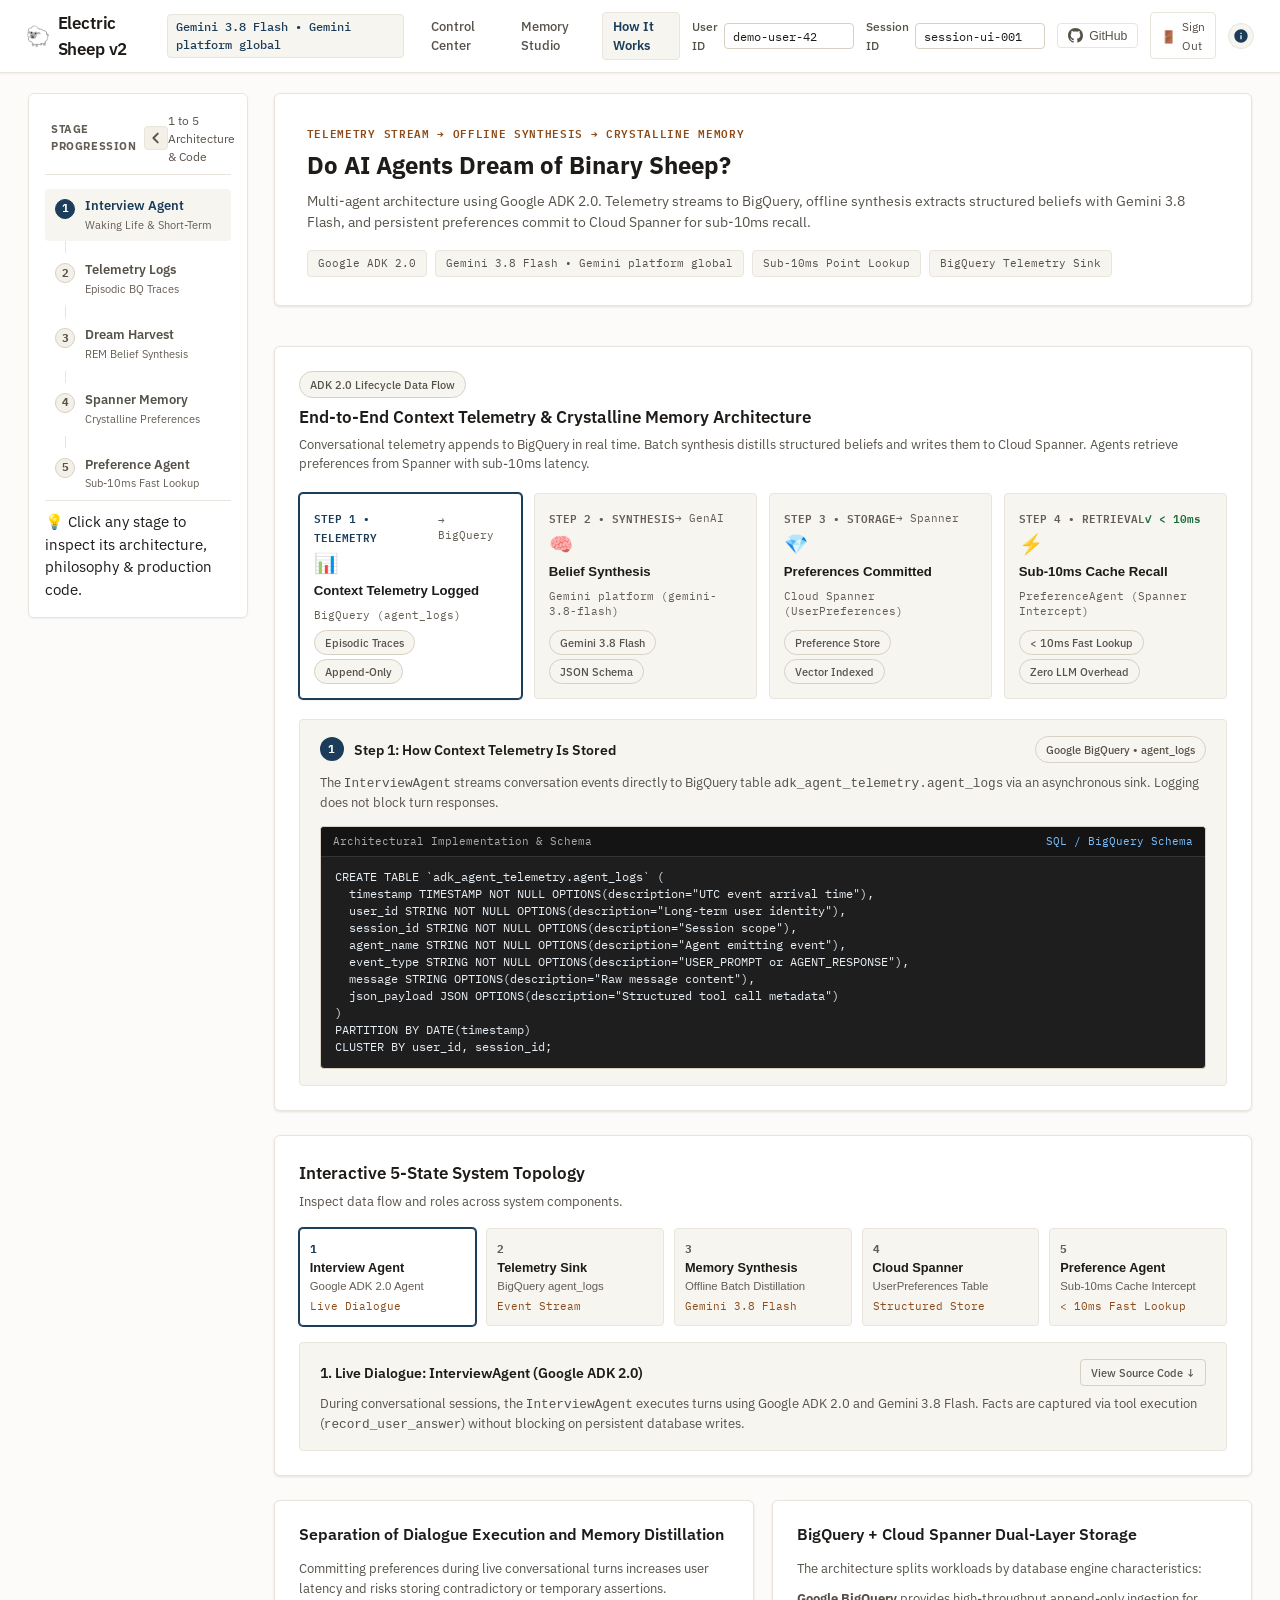
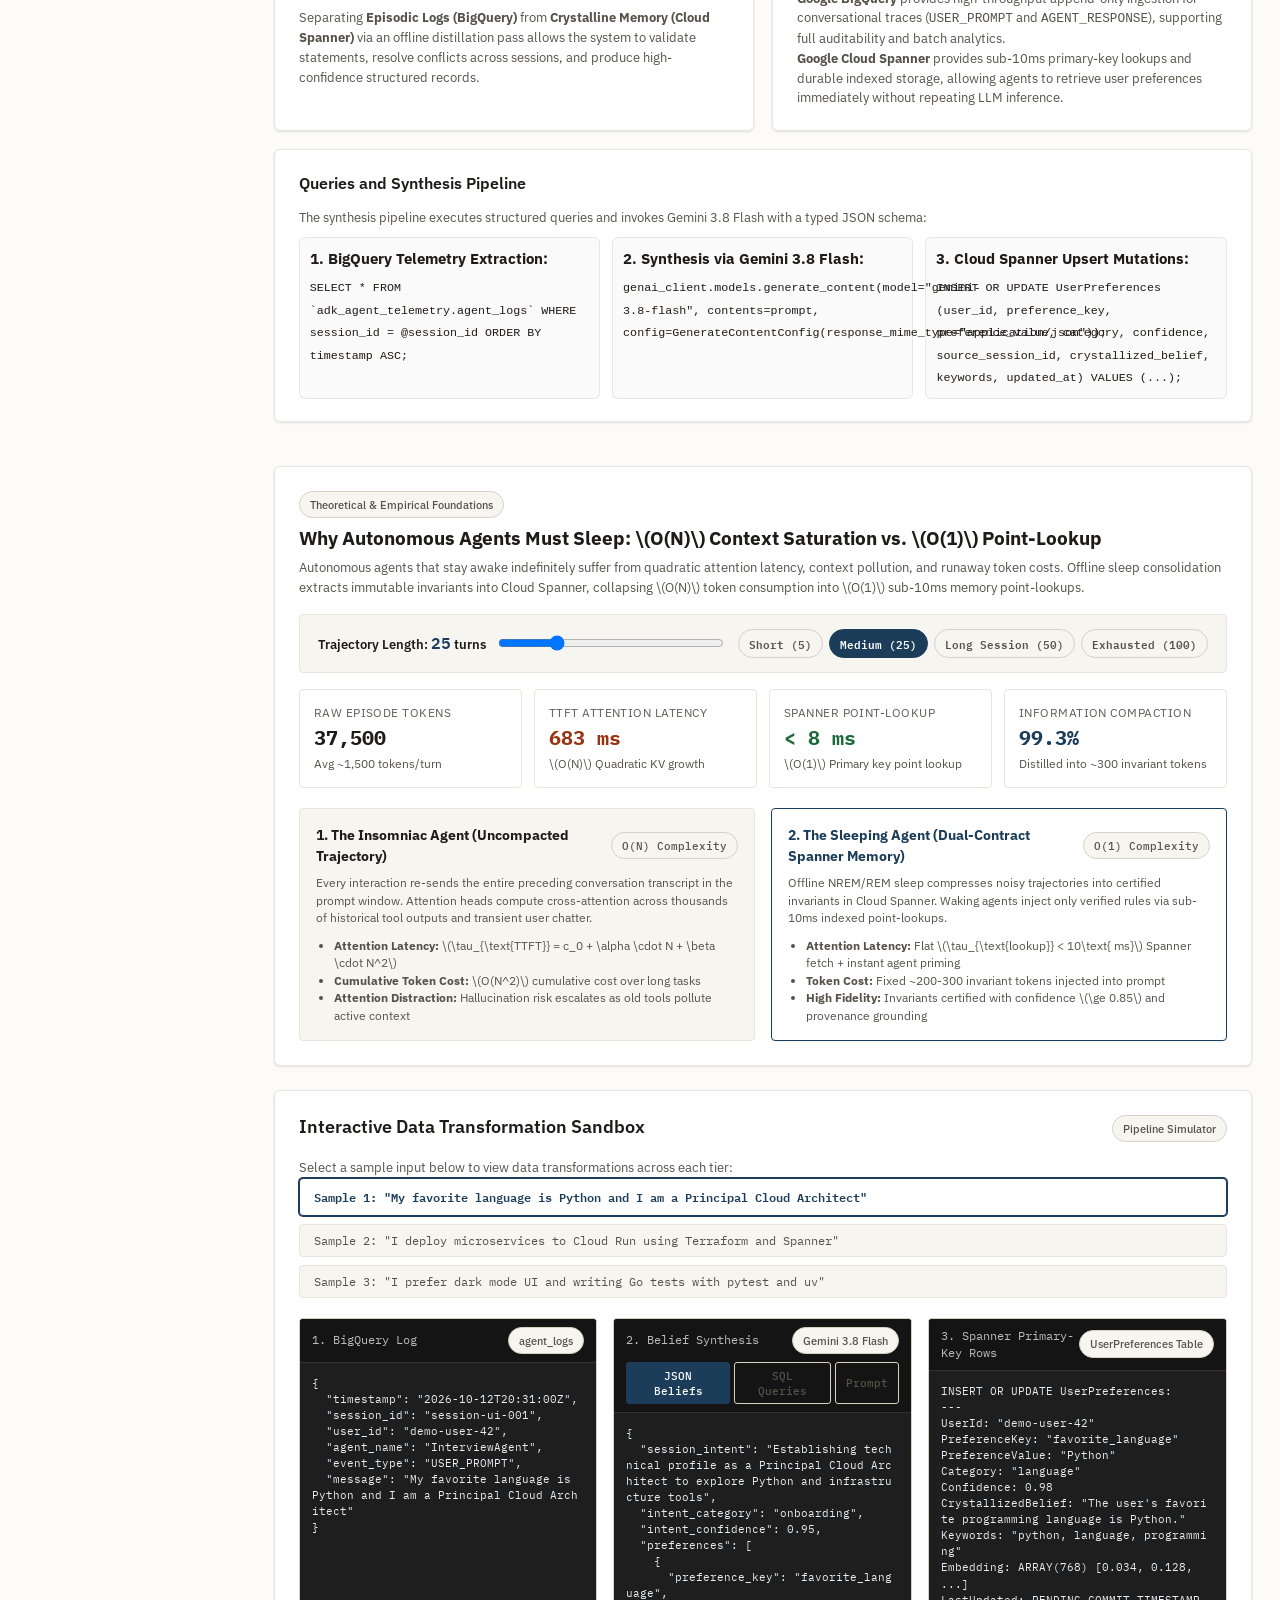
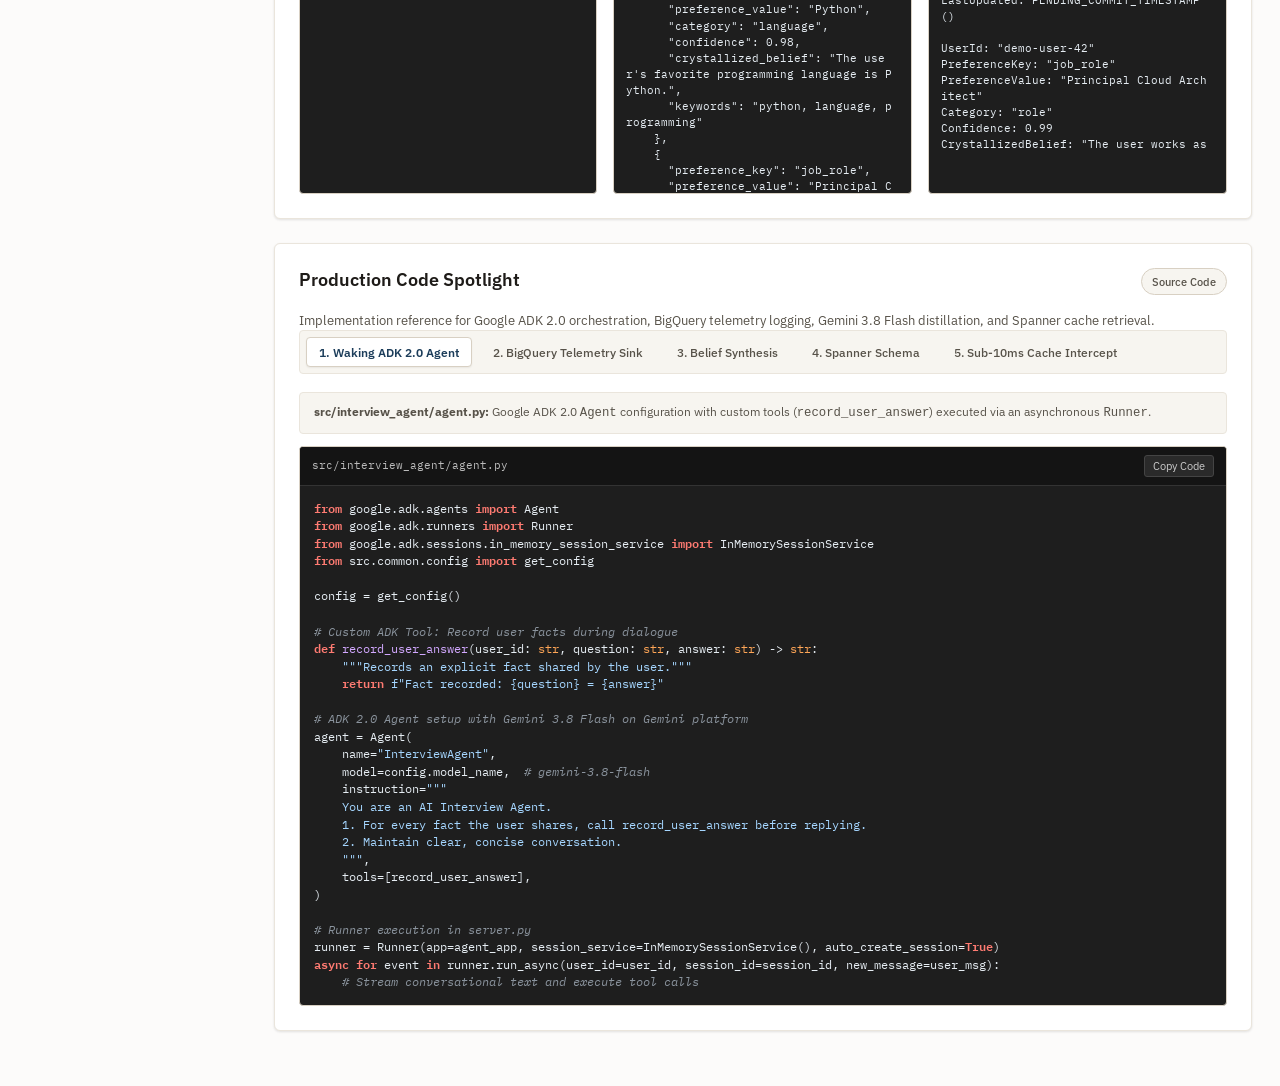
==== commit 61052335: "feat(studio): add Memory Studio, federated scoped memory hierarchy, AlphaEvolve loop, and evaluation" ====
--- a/src/ui_service/static/how-it-works.html
+++ b/src/ui_service/static/how-it-works.html
@@ -19,13 +19,16 @@
           <span class="brand-icon">🐑</span>
           <span class="brand-name">Electric Sheep v2</span>
         </div>
-        <span class="model-badge">Gemini 3.8 Flash • Vertex AI global</span>
+        <span class="model-badge">Gemini 3.8 Flash • Gemini platform global</span>
         <nav class="app-nav" aria-label="Main Navigation">
-          <a href="index.html" class="nav-pill">
+          <a href="index.html" class="nav-pill app-nav-link">
             <span>Control Center</span>
           </a>
-          <a href="how-it-works.html" class="nav-pill active">
-            <span>Architecture &amp; Docs</span>
+          <a href="studio.html" class="nav-pill app-nav-link">
+            <span>Memory Studio</span>
+          </a>
+          <a href="how-it-works.html" class="nav-pill app-nav-link active">
+            <span>How It Works</span>
           </a>
         </nav>
       </div>
@@ -171,7 +174,7 @@
             </p>
             <div class="hero-badges-row">
               <span class="hero-badge">Google ADK 2.0</span>
-              <span class="hero-badge">Gemini 3.8 Flash • Vertex AI global</span>
+              <span class="hero-badge">Gemini 3.8 Flash • Gemini platform global</span>
               <span class="hero-badge">Sub-10ms Point Lookup</span>
               <span class="hero-badge">BigQuery Telemetry Sink</span>
             </div>
@@ -216,7 +219,7 @@
               </div>
               <div class="arch-stage-icon">🧠</div>
               <div class="arch-stage-title">Belief Synthesis</div>
-              <div class="arch-stage-tech">Vertex AI (gemini-3.8-flash)</div>
+              <div class="arch-stage-tech">Gemini platform (gemini-3.8-flash)</div>
               <div class="arch-stage-meta">
                 <span class="chip chip-sm chip-indigo">Gemini 3.8 Flash</span>
                 <span class="chip chip-sm chip-gray">JSON Schema</span>
@@ -427,27 +430,27 @@
           <!-- Live Metric Indicators Grid -->
           <div class="math-metrics-grid" style="display: grid; grid-template-columns: repeat(auto-fit, minmax(200px, 1fr)); gap: 12px; margin-bottom: 20px;">
             <div class="math-metric-card" style="background: var(--surface-card); border: 1px solid var(--border-subtle); border-radius: var(--radius-sm); padding: 14px;">
-              <span class="math-metric-label" style="display: block; font-size: 0.72rem; color: var(--text-muted); text-transform: uppercase;">Raw Episode Tokens</span>
+              <span class="math-metric-label" style="display: block; font-size: 0.78rem; color: var(--text-muted); text-transform: uppercase;">Raw Episode Tokens</span>
               <div class="math-metric-val" id="mathTokensVal" style="font-size: 1.35rem; font-weight: 700; color: var(--text-primary); font-family: var(--font-mono);">37,500</div>
-              <span class="math-metric-sub" style="font-size: 0.72rem; color: var(--text-secondary);">Avg ~1,500 tokens/turn</span>
+              <span class="math-metric-sub" style="font-size: 0.78rem; color: var(--text-secondary);">Avg ~1,500 tokens/turn</span>
             </div>
 
             <div class="math-metric-card" style="background: var(--surface-card); border: 1px solid var(--border-subtle); border-radius: var(--radius-sm); padding: 14px;">
-              <span class="math-metric-label" style="display: block; font-size: 0.72rem; color: var(--text-muted); text-transform: uppercase;">TTFT Attention Latency</span>
+              <span class="math-metric-label" style="display: block; font-size: 0.78rem; color: var(--text-muted); text-transform: uppercase;">TTFT Attention Latency</span>
               <div class="math-metric-val" id="mathTtftVal" style="font-size: 1.35rem; font-weight: 700; color: var(--color-warn); font-family: var(--font-mono);">700 ms</div>
-              <span class="math-metric-sub" style="font-size: 0.72rem; color: var(--text-secondary);">\(O(N)\) Quadratic KV growth</span>
+              <span class="math-metric-sub" style="font-size: 0.78rem; color: var(--text-secondary);">\(O(N)\) Quadratic KV growth</span>
             </div>
 
             <div class="math-metric-card" style="background: var(--surface-card); border: 1px solid var(--border-subtle); border-radius: var(--radius-sm); padding: 14px;">
-              <span class="math-metric-label" style="display: block; font-size: 0.72rem; color: var(--text-muted); text-transform: uppercase;">Spanner Point-Lookup</span>
+              <span class="math-metric-label" style="display: block; font-size: 0.78rem; color: var(--text-muted); text-transform: uppercase;">Spanner Point-Lookup</span>
               <div class="math-metric-val" style="font-size: 1.35rem; font-weight: 700; color: var(--color-success); font-family: var(--font-mono);">&lt; 8 ms</div>
-              <span class="math-metric-sub" style="font-size: 0.72rem; color: var(--text-secondary);">\(O(1)\) Primary key point lookup</span>
+              <span class="math-metric-sub" style="font-size: 0.78rem; color: var(--text-secondary);">\(O(1)\) Primary key point lookup</span>
             </div>
 
             <div class="math-metric-card" style="background: var(--surface-card); border: 1px solid var(--border-subtle); border-radius: var(--radius-sm); padding: 14px;">
-              <span class="math-metric-label" style="display: block; font-size: 0.72rem; color: var(--text-muted); text-transform: uppercase;">Information Compaction</span>
+              <span class="math-metric-label" style="display: block; font-size: 0.78rem; color: var(--text-muted); text-transform: uppercase;">Information Compaction</span>
               <div class="math-metric-val" id="mathCompactionVal" style="font-size: 1.35rem; font-weight: 700; color: var(--color-primary); font-family: var(--font-mono);">99.2%</div>
-              <span class="math-metric-sub" style="font-size: 0.72rem; color: var(--text-secondary);">Distilled into ~300 invariant tokens</span>
+              <span class="math-metric-sub" style="font-size: 0.78rem; color: var(--text-secondary);">Distilled into ~300 invariant tokens</span>
             </div>
           </div>
 
@@ -672,7 +675,7 @@
     <span class="str">"""Records an explicit fact shared by the user."""</span>
     <span class="kw">return</span> <span class="str">f"Fact recorded: {question} = {answer}"</span>
 
-<span class="com"># ADK 2.0 Agent setup with Gemini 3.8 Flash on Vertex AI</span>
+<span class="com"># ADK 2.0 Agent setup with Gemini 3.8 Flash on Gemini platform</span>
 agent = Agent(
     name=<span class="str">"InterviewAgent"</span>,
     model=config.model_name,  <span class="com"># gemini-3.8-flash</span>
@@ -853,7 +856,7 @@
       
       <div class="modal-body">
         <p class="modal-desc">
-          Scan the QR code below with your mobile device or click the button to explore the open-source architecture, Vertex AI Dream Harvest pipelines, and Cloud Spanner Crystalline memory implementation on GitHub.
+          Scan the QR code below with your mobile device or click the button to explore the open-source architecture, Gemini platform Dream Harvest pipelines, and Cloud Spanner Crystalline memory implementation on GitHub.
         </p>
         
         <div class="qr-container">
@@ -864,12 +867,12 @@
         </div>
 
         <div class="repo-url-box">
-          <code>https://github.com/davenportjw/electric-sheep</code>
+          <code>https://github.com/davenportjw/agentic-memory</code>
         </div>
       </div>
 
       <div class="modal-footer">
-        <a href="https://github.com/davenportjw/electric-sheep" target="_blank" rel="noopener noreferrer" class="btn btn-primary modal-action-btn">
+        <a href="https://github.com/davenportjw/agentic-memory" target="_blank" rel="noopener noreferrer" class="btn btn-primary modal-action-btn">
           <span>Open GitHub Repository</span>
           <span>↗</span>
         </a>
--- a/src/ui_service/static/style.css
+++ b/src/ui_service/static/style.css
@@ -16,7 +16,7 @@
 
   --text-primary: #1e1b18;
   --text-secondary: #575249;
-  --text-muted: #807a70;
+  --text-muted: #635d54;
 
   --color-primary: #1c3d5a;
   --color-primary-hover: #132b40;
@@ -42,7 +42,7 @@
 
 html {
   scroll-behavior: smooth;
-  font-size: 14px;
+  font-size: 15px;
 }
 
 body {
@@ -67,9 +67,10 @@
 }
 
 .app-bar-content {
-  max-width: 1500px;
+  max-width: 100%;
+  width: 100%;
   margin: 0 auto;
-  padding: 10px 24px;
+  padding: 10px clamp(16px, 2vw, 32px);
   display: flex;
   justify-content: space-between;
   align-items: center;
@@ -337,23 +338,23 @@
 /* Two-Panel Layout */
 .app-body-layout {
   display: flex;
-  max-width: 1500px;
+  max-width: 100%;
   margin: 0 auto;
   width: 100%;
   flex: 1;
-  padding: 20px 24px 60px 24px;
-  gap: 24px;
+  padding: 20px clamp(16px, 2.2vw, 36px) 60px;
+  gap: clamp(16px, 2vw, 28px);
   transition: max-width 0.25s ease;
 }
 
 /* When sidebar is collapsed, maximize viewing pane to the right */
 .app-body-layout.nav-collapsed {
-  max-width: 1800px;
+  max-width: 100%;
 }
 
 /* Left Navigation Sidebar */
 .left-nav {
-  width: 250px;
+  width: clamp(220px, 16vw, 272px);
   flex-shrink: 0;
   position: sticky;
   top: 70px;
@@ -545,7 +546,7 @@
 .nav-item-title {
   font-size: 0.88rem;
   font-weight: 600;
-  line-height: 1.2;
+  line-height: 1.35;
 }
 
 .nav-item-desc {
@@ -958,6 +959,73 @@
   gap: 12px;
   margin-bottom: 12px;
   flex-wrap: wrap;
+}
+
+.session-filter-strip {
+  padding-bottom: 8px;
+  border-bottom: 1px dashed var(--border-subtle);
+  margin-bottom: 14px;
+}
+
+.session-filter-control-wrap {
+  display: flex;
+  align-items: center;
+  gap: 10px;
+  flex-wrap: wrap;
+  flex: 1;
+}
+
+.lakehouse-session-select {
+  min-width: 320px;
+  max-width: 620px;
+  height: 32px;
+  padding: 4px 10px;
+  background-color: var(--surface-card);
+  border: 1px solid var(--border-subtle);
+  border-radius: var(--radius-sm);
+  color: var(--text-primary);
+  font-family: var(--font-sans);
+  font-size: 0.82rem;
+  transition: border-color 0.15s ease;
+}
+
+.lakehouse-session-select:focus {
+  outline: none;
+  border-color: var(--border-active);
+}
+
+.lakehouse-session-badge {
+  display: inline-flex;
+  align-items: center;
+  gap: 6px;
+  background: var(--surface-muted);
+  border: 1px solid var(--border-subtle);
+  border-radius: var(--radius-sm);
+  padding: 3px 8px;
+  font-size: 0.78rem;
+  line-height: 1.3;
+}
+
+.badge-session-id {
+  font-family: var(--font-mono);
+  font-weight: 600;
+  color: var(--text-primary);
+}
+
+.badge-session-summary {
+  color: var(--text-secondary);
+  font-style: italic;
+  max-width: 280px;
+  white-space: nowrap;
+  overflow: hidden;
+  text-overflow: ellipsis;
+}
+
+.lakehouse-session-count {
+  font-size: 0.76rem;
+  font-family: var(--font-mono);
+  color: var(--text-muted);
+  margin-left: auto;
 }
 
 .filter-label {
@@ -1580,7 +1648,7 @@
 
 .arch-stage-flow-tag {
   color: var(--text-muted);
-  font-size: 0.68rem;
+  font-size: 0.76rem;
 }
 
 .flow-ready {
@@ -1602,7 +1670,7 @@
 
 .arch-stage-tech {
   font-family: var(--font-mono);
-  font-size: 0.72rem;
+  font-size: 0.75rem;
   color: var(--text-muted);
 }
 
@@ -1776,7 +1844,7 @@
 
 .flow-node-num {
   font-family: var(--font-mono);
-  font-size: 0.72rem;
+  font-size: 0.76rem;
   font-weight: 700;
   color: var(--text-muted);
 }
@@ -1792,14 +1860,14 @@
 }
 
 .flow-node-sub {
-  font-size: 0.72rem;
+  font-size: 0.76rem;
   color: var(--text-muted);
   line-height: 1.3;
 }
 
 .flow-node-badge {
   font-family: var(--font-mono);
-  font-size: 0.68rem;
+  font-size: 0.76rem;
   color: var(--color-harvest);
   margin-top: auto;
 }
@@ -2170,24 +2238,80 @@
 .byot-header-banner {
   background-color: var(--surface-muted);
   border: 1px solid var(--border-subtle);
-  border-radius: var(--radius-sm);
-  padding: 10px 14px;
+  border-radius: var(--radius-md);
+  padding: 12px 16px;
+  font-size: 0.84rem;
+  color: var(--text-secondary);
+  line-height: 1.5;
+  margin-bottom: 16px;
+}
+
+.byot-banner-text {
+  margin-bottom: 10px;
+}
+
+.byot-presets-group {
+  display: flex;
+  align-items: center;
+  flex-wrap: wrap;
+  gap: 8px;
+  padding-top: 10px;
+  border-top: 1px dashed var(--border-subtle);
+}
+
+.preset-label {
+  font-family: var(--font-mono);
+  font-size: 0.72rem;
+  font-weight: 600;
+  color: var(--text-muted);
+  text-transform: uppercase;
+  letter-spacing: 0.05em;
+  display: inline-flex;
+  align-items: center;
+  margin-right: 2px;
+}
+
+.preset-pill {
+  font-family: var(--font-mono);
+  font-size: 0.75rem;
+  font-weight: 500;
+  padding: 4px 12px;
+  border-radius: 14px;
+  border: 1px solid var(--border-strong);
+  background-color: var(--surface-card);
+  color: var(--text-primary);
+  cursor: pointer;
+  display: inline-flex;
+  align-items: center;
+  gap: 6px;
+  box-shadow: 0 1px 2px rgba(30, 27, 24, 0.04);
+  transition: all 0.15s ease;
+  line-height: 1.3;
+  user-select: none;
+}
+
+.preset-pill:hover {
+  background-color: var(--surface-code);
+  border-color: var(--color-primary);
+  color: var(--color-primary);
+  transform: translateY(-1px);
+  box-shadow: 0 2px 4px rgba(30, 27, 24, 0.08);
+}
+
+.preset-pill:active {
+  transform: translateY(0);
+}
+
+.preset-pill.active {
+  background-color: var(--color-primary);
+  border-color: var(--color-primary);
+  color: #ffffff;
+  box-shadow: 0 1px 3px rgba(28, 61, 90, 0.25);
+}
+
+.preset-icon {
   font-size: 0.82rem;
-  color: var(--text-secondary);
-  line-height: 1.45;
-}
-
-.preset-pill {
-  cursor: pointer;
-  background: var(--surface-card);
-  border: 1px solid var(--border-strong);
-  transition: all 0.15s ease;
-}
-
-.preset-pill:hover {
-  background: var(--color-primary);
-  color: #ffffff;
-  border-color: var(--color-primary);
+  line-height: 1;
 }
 
 .dropzone-area {
@@ -2279,7 +2403,7 @@
 }
 
 .phase-num {
-  font-size: 0.68rem;
+  font-size: 0.76rem;
   font-weight: 700;
   letter-spacing: 0.05em;
   color: var(--text-muted);
@@ -2385,7 +2509,7 @@
 
 .math-metric-label {
   display: block;
-  font-size: 0.72rem;
+  font-size: 0.78rem;
   color: var(--text-muted);
   text-transform: uppercase;
   letter-spacing: 0.04em;
@@ -2401,7 +2525,7 @@
 
 .math-metric-sub {
   display: block;
-  font-size: 0.7rem;
+  font-size: 0.76rem;
   color: var(--text-muted);
   margin-top: 2px;
 }
@@ -2427,4 +2551,3022 @@
   border-bottom: 1px solid var(--border-subtle);
 }
 
-
+/* ==========================================================================
+   Enterprise Memory Studio (studio.html) — 3-Column IDE Workbench
+   Inspired by Google AI Studio & LM Studio
+   Zero Yellow/Amber Palette: Indigo (#3730A3), Teal (#0F766E), Royal Blue (#1D4ED8),
+   Slate (#334155), Emerald (#047857), Crimson (#B91C1C).
+   ========================================================================== */
+
+/* Viewport-locked Studio Workbench Container */
+body.studio-workbench-body {
+  height: 100dvh;
+  overflow: hidden;
+  display: flex;
+  flex-direction: column;
+  background: var(--bg-page);
+}
+
+body.studio-workbench-body .app-body-layout,
+.studio-body-layout,
+.studio-workbench-layout {
+  display: grid;
+  grid-template-columns: clamp(236px, 14vw, 272px) minmax(0, 1fr) clamp(320px, 20vw, 420px);
+  max-width: 100%;
+  width: 100%;
+  margin: 0;
+  padding: 0;
+  gap: 0;
+  height: calc(100dvh - 57px);
+  overflow: hidden;
+  position: relative;
+  background: var(--bg-page);
+}
+
+body.studio-workbench-body .app-body-layout:has(.studio-inspector-drawer.collapsed),
+body.studio-workbench-body .app-body-layout:has(#studioInspectorDrawer.collapsed),
+.studio-workbench-layout:has(.studio-inspector-drawer.collapsed),
+.studio-workbench-layout:has(#studioInspectorDrawer.collapsed) {
+  grid-template-columns: clamp(236px, 14vw, 272px) minmax(0, 1fr);
+}
+
+body.studio-workbench-body .app-body-layout.nav-collapsed,
+body.studio-workbench-body .app-body-layout:has(#leftNavSidebar.collapsed),
+.studio-workbench-layout.nav-collapsed,
+.studio-workbench-layout:has(#leftNavSidebar.collapsed) {
+  grid-template-columns: 52px minmax(0, 1fr) clamp(320px, 20vw, 420px);
+}
+
+body.studio-workbench-body .app-body-layout.nav-collapsed:has(.studio-inspector-drawer.collapsed),
+body.studio-workbench-body .app-body-layout.nav-collapsed:has(#studioInspectorDrawer.collapsed),
+body.studio-workbench-body .app-body-layout:has(#leftNavSidebar.collapsed):has(#studioInspectorDrawer.collapsed),
+.studio-workbench-layout.nav-collapsed:has(.studio-inspector-drawer.collapsed),
+.studio-workbench-layout:has(#leftNavSidebar.collapsed):has(#studioInspectorDrawer.collapsed) {
+  grid-template-columns: 52px minmax(0, 1fr);
+}
+
+@media (max-width: 1200px) {
+  body.studio-workbench-body .app-body-layout,
+  body.studio-workbench-body .app-body-layout:has(#studioInspectorDrawer.collapsed),
+  .studio-body-layout,
+  .studio-workbench-layout,
+  .studio-workbench-layout:has(#studioInspectorDrawer.collapsed) {
+    grid-template-columns: 224px minmax(0, 1fr);
+  }
+  body.studio-workbench-body .app-body-layout.nav-collapsed,
+  body.studio-workbench-body .app-body-layout:has(#leftNavSidebar.collapsed),
+  .studio-workbench-layout.nav-collapsed,
+  .studio-workbench-layout:has(#leftNavSidebar.collapsed) {
+    grid-template-columns: 52px minmax(0, 1fr);
+  }
+  .studio-inspector-drawer:not(.collapsed) {
+    position: fixed;
+    top: 53px;
+    right: 0;
+    bottom: 0;
+    width: min(380px, 90vw);
+    z-index: 60;
+    box-shadow: -8px 0 28px rgba(15, 23, 42, 0.16);
+  }
+}
+
+@media (max-width: 1024px) {
+  body.studio-workbench-body {
+    height: auto;
+    min-height: 100dvh;
+    overflow-y: auto;
+  }
+  body.studio-workbench-body .app-body-layout,
+  .studio-body-layout,
+  .studio-workbench-layout {
+    height: auto;
+    min-height: calc(100dvh - 57px);
+    overflow-y: auto;
+  }
+}
+
+@media (max-width: 860px) {
+  body.studio-workbench-body .app-body-layout,
+  body.studio-workbench-body .app-body-layout.nav-collapsed,
+  body.studio-workbench-body .app-body-layout:has(#leftNavSidebar.collapsed),
+  body.studio-workbench-body .app-body-layout:has(#studioInspectorDrawer.collapsed),
+  .studio-body-layout,
+  .studio-workbench-layout {
+    grid-template-columns: 1fr;
+  }
+}
+
+/* Base Badges & Chips (Fixes unstyled badges/chips in Studio) */
+.badge {
+  display: inline-flex;
+  align-items: center;
+  gap: 4px;
+  padding: 2px 8px;
+  font-size: 0.75rem;
+  font-weight: 600;
+  font-family: var(--font-mono);
+  border-radius: 999px;
+  line-height: 1.35;
+  white-space: nowrap;
+  border: 1px solid var(--border-subtle);
+  background: var(--surface-muted);
+  color: var(--text-secondary);
+}
+
+.chip {
+  display: inline-flex;
+  align-items: center;
+  gap: 4px;
+  padding: 4px 10px;
+  font-size: 0.76rem;
+  font-weight: 500;
+  font-family: var(--font-sans);
+  border-radius: 999px;
+  background: var(--surface-muted);
+  color: var(--text-secondary);
+  border: 1px solid var(--border-strong);
+  cursor: pointer;
+  transition: all 0.14s ease;
+  white-space: nowrap;
+}
+
+.chip:hover {
+  background: #eff6ff;
+  border-color: #1d4ed8;
+  color: #1d4ed8;
+}
+
+/* Left Mode Switcher Rail */
+body.studio-workbench-body .left-nav,
+.studio-left-rail {
+  display: flex;
+  flex-direction: column;
+  width: 100%;
+  min-width: 0;
+  position: static;
+  border-radius: 0;
+  box-shadow: none;
+  height: 100%;
+  overflow-y: auto;
+  background: var(--surface-card);
+  border-right: 1px solid var(--border-subtle);
+  padding: 14px 12px;
+  gap: 12px;
+}
+
+body.studio-workbench-body .left-nav.collapsed {
+  width: 52px;
+  padding: 12px 6px;
+  overflow-x: hidden;
+}
+
+body.studio-workbench-body .left-nav.collapsed .left-nav-title,
+body.studio-workbench-body .left-nav.collapsed .studio-nav-section-label,
+body.studio-workbench-body .left-nav.collapsed .studio-rail-section,
+body.studio-workbench-body .left-nav.collapsed .left-nav-footer,
+body.studio-workbench-body .left-nav.collapsed .studio-workspace-nav-btn span:not(.ws-nav-icon) {
+  display: none;
+}
+
+.left-nav-header {
+  display: flex;
+  align-items: center;
+  justify-content: space-between;
+  padding: 0 6px 8px 6px;
+  border-bottom: 1px solid var(--border-subtle);
+}
+
+.left-nav-title {
+  font-size: 0.76rem;
+  font-weight: 700;
+  text-transform: uppercase;
+  letter-spacing: 0.06em;
+  color: var(--text-muted);
+}
+
+.left-nav-list {
+  list-style: none;
+  margin: 0;
+  padding: 0;
+  display: flex;
+  flex-direction: column;
+  gap: 4px;
+}
+
+.left-nav-item {
+  display: flex;
+  align-items: center;
+  gap: 10px;
+  padding: 9px 10px;
+  border-radius: var(--radius-sm);
+  color: var(--text-secondary);
+  text-decoration: none;
+  font-size: 0.82rem;
+  font-weight: 500;
+  border: 1px solid transparent;
+  transition: background 0.14s ease, color 0.14s ease, border-color 0.14s ease;
+  cursor: pointer;
+}
+
+.left-nav-item:hover {
+  background: var(--surface-muted);
+  color: var(--text-primary);
+}
+
+.left-nav-item.active {
+  background: #eef2ff;
+  color: #3730a3;
+  border-color: #c7d2fe;
+  font-weight: 600;
+}
+
+.nav-step-badge {
+  display: inline-flex;
+  align-items: center;
+  justify-content: center;
+  width: 20px;
+  height: 20px;
+  border-radius: 5px;
+  background: var(--surface-muted);
+  border: 1px solid var(--border-strong);
+  font-family: var(--font-mono);
+  font-size: 0.75rem;
+  font-weight: 700;
+  color: var(--text-secondary);
+  flex-shrink: 0;
+}
+
+.left-nav-item.active .nav-step-badge {
+  background: #3730a3;
+  border-color: #3730a3;
+  color: #ffffff;
+}
+
+.nav-mode-copy {
+  display: flex;
+  flex-direction: column;
+  min-width: 0;
+  line-height: 1.35;
+}
+
+.nav-mode-title {
+  font-size: 0.82rem;
+  font-weight: 600;
+  color: inherit;
+}
+
+.nav-mode-sub {
+  font-size: 0.75rem;
+  color: var(--text-muted);
+  white-space: nowrap;
+  overflow: hidden;
+  text-overflow: ellipsis;
+}
+
+.left-nav-item.active .nav-mode-sub {
+  color: #4338ca;
+}
+
+.studio-rail-section {
+  padding-top: 10px;
+  border-top: 1px solid var(--border-subtle);
+  display: flex;
+  flex-direction: column;
+  gap: 8px;
+}
+
+.studio-rail-section-header {
+  display: flex;
+  align-items: center;
+  justify-content: space-between;
+  padding: 0 4px;
+}
+
+.studio-rail-actions {
+  display: flex;
+  flex-direction: column;
+  gap: 6px;
+}
+
+/* Sidebar Active Config Box */
+.left-nav-footer {
+  padding-top: 10px;
+  border-top: 1px solid var(--border-subtle);
+  margin-top: auto;
+}
+
+.studio-active-config-box {
+  background: var(--surface-muted);
+  border: 1px solid var(--border-subtle);
+  border-radius: var(--radius-sm);
+  padding: 10px 12px;
+  font-size: 0.75rem;
+}
+
+.studio-config-header {
+  display: flex;
+  align-items: center;
+  gap: 6px;
+  font-weight: 600;
+  color: var(--text-primary);
+  margin-bottom: 6px;
+}
+
+.studio-config-kv {
+  display: flex;
+  justify-content: space-between;
+  align-items: center;
+  margin: 3px 0;
+  color: var(--text-secondary);
+}
+
+/* Center Active Studio Workspace Canvas */
+body.studio-workbench-body .single-pane-container,
+.studio-main-pane,
+.studio-workspace-canvas {
+  display: flex;
+  flex-direction: column;
+  flex: 1;
+  height: 100%;
+  min-width: 0;
+  min-height: 0;
+  overflow-y: auto;
+  overflow-x: hidden;
+  padding: 12px 16px 28px 16px;
+  gap: 10px;
+}
+
+/* Sticky Single-Row Studio Command & Dropdown Toolbar */
+.studio-intent-bar,
+.studio-command-bar {
+  position: sticky;
+  top: 0;
+  z-index: 30;
+  display: flex;
+  align-items: center;
+  justify-content: space-between;
+  flex-wrap: nowrap;
+  gap: 12px;
+  background: #ffffff;
+  border: 1px solid var(--border-subtle);
+  border-radius: var(--radius-sm);
+  padding: 8px 14px;
+  margin-bottom: 2px;
+  flex-shrink: 0;
+  box-shadow: 0 1px 3px rgba(15, 23, 42, 0.04);
+}
+
+@media (max-width: 1100px) {
+  .studio-command-bar {
+    flex-wrap: wrap;
+  }
+}
+
+.toolbar-left-group {
+  display: flex;
+  align-items: center;
+  gap: 12px;
+  min-width: 0;
+  flex: 1;
+}
+
+.toolbar-current-view {
+  display: flex;
+  align-items: center;
+  gap: 8px;
+  min-width: 0;
+  padding-right: 12px;
+  border-right: 1px solid var(--border-subtle);
+}
+
+.toolbar-view-title {
+  font-size: 0.86rem;
+  font-weight: 700;
+  color: var(--text-primary);
+  white-space: nowrap;
+}
+
+.toolbar-view-subtitle {
+  font-size: 0.76rem;
+  color: var(--text-secondary);
+  white-space: nowrap;
+  overflow: hidden;
+  text-overflow: ellipsis;
+  max-width: 360px;
+}
+
+@media (max-width: 1360px) {
+  .toolbar-view-subtitle {
+    display: none;
+  }
+}
+
+.toolbar-actions-group {
+  display: flex;
+  align-items: center;
+  gap: 10px;
+  flex-shrink: 0;
+}
+
+.studio-telemetry-readout {
+  display: flex;
+  align-items: center;
+  gap: 8px;
+  flex-wrap: nowrap;
+}
+
+/* Toolbar Dropdown Menus (<details class="toolbar-dropdown">) */
+.toolbar-dropdown {
+  position: relative;
+  display: inline-block;
+}
+
+.toolbar-dropdown > summary {
+  list-style: none;
+}
+
+.toolbar-dropdown > summary::-webkit-details-marker {
+  display: none;
+}
+
+.toolbar-dropdown-btn {
+  display: inline-flex;
+  align-items: center;
+  gap: 6px;
+  padding: 5px 11px;
+  font-size: 0.76rem;
+  font-weight: 600;
+  color: var(--text-primary);
+  background: var(--surface-muted);
+  border: 1px solid var(--border-strong);
+  border-radius: 6px;
+  cursor: pointer;
+  user-select: none;
+  white-space: nowrap;
+  transition: background 0.14s ease, border-color 0.14s ease, color 0.14s ease;
+}
+
+.toolbar-dropdown-btn:hover,
+.toolbar-dropdown[open] > .toolbar-dropdown-btn {
+  background: #eef2ff;
+  border-color: #3730a3;
+  color: #3730a3;
+}
+
+.toolbar-dropdown-btn-primary {
+  background: #eef2ff;
+  border-color: #c7d2fe;
+  color: #3730a3;
+}
+
+.toolbar-dropdown-btn-subtle {
+  background: #ffffff;
+  border-color: var(--border-subtle);
+  font-weight: 500;
+  color: var(--text-secondary);
+}
+
+.toolbar-dropdown-active-pill {
+  display: inline-flex;
+  align-items: center;
+  padding: 1px 7px;
+  font-size: 0.75rem;
+  font-weight: 700;
+  border-radius: 999px;
+  background: #3730a3;
+  color: #ffffff;
+}
+
+.dropdown-caret {
+  font-size: 0.75rem;
+  opacity: 0.75;
+}
+
+.toolbar-dropdown-menu {
+  position: absolute;
+  top: calc(100% + 6px);
+  left: 0;
+  z-index: 60;
+  min-width: 320px;
+  background: #ffffff;
+  border: 1px solid var(--border-strong);
+  border-radius: 8px;
+  box-shadow: 0 10px 25px -5px rgba(15, 23, 42, 0.14), 0 4px 10px -2px rgba(15, 23, 42, 0.08);
+  padding: 8px;
+  display: flex;
+  flex-direction: column;
+  gap: 4px;
+}
+
+.toolbar-dropdown-menu-right {
+  left: auto;
+  right: 0;
+}
+
+.dropdown-group-label {
+  font-size: 0.75rem;
+  font-weight: 700;
+  text-transform: uppercase;
+  letter-spacing: 0.05em;
+  color: var(--text-muted);
+  padding: 4px 8px 2px 8px;
+}
+
+.studio-intent-top-nav.toolbar-dropdown-menu .studio-intent-tab {
+  display: flex;
+  align-items: flex-start;
+  gap: 10px;
+  padding: 8px 10px;
+  border-radius: 6px;
+  text-decoration: none;
+  border: 1px solid transparent;
+}
+
+.dropdown-item-body {
+  display: flex;
+  flex-direction: column;
+  gap: 2px;
+  min-width: 0;
+}
+
+.dropdown-item-body .nav-item-title,
+.toolbar-menu-item .menu-item-title {
+  font-size: 0.8rem;
+  font-weight: 600;
+  color: var(--text-primary);
+  display: block;
+}
+
+.menu-item-desc {
+  font-size: 0.71rem;
+  font-weight: 400;
+  color: var(--text-secondary);
+  line-height: 1.3;
+  display: block;
+  white-space: normal;
+}
+
+.studio-cmd-group {
+  display: flex;
+  flex-direction: column;
+  gap: 4px;
+}
+
+.toolbar-menu-item.intent-pill {
+  display: flex;
+  flex-direction: column;
+  align-items: flex-start;
+  text-align: left;
+  width: 100%;
+  border-radius: 6px;
+  padding: 8px 10px;
+  background: #ffffff;
+  border: 1px solid transparent;
+}
+
+.toolbar-menu-item.intent-pill:hover {
+  background: #eff6ff;
+  border-color: #bfdbfe;
+}
+
+.toolbar-menu-item.intent-pill-primary {
+  background: #f5f7ff;
+  border-color: #e0e7ff;
+}
+
+.toolbar-engine-popover {
+  min-width: 290px;
+  padding: 10px 12px;
+  gap: 6px;
+}
+
+.engine-kv-row {
+  display: flex;
+  align-items: center;
+  justify-content: space-between;
+  gap: 12px;
+  font-size: 0.75rem;
+  padding: 3px 0;
+  border-bottom: 1px dashed var(--border-subtle);
+}
+
+.engine-kv-label {
+  color: var(--text-secondary);
+}
+
+.studio-command-left {
+  display: flex;
+  align-items: center;
+  flex-wrap: wrap;
+  gap: 12px;
+}
+
+.studio-intent-title {
+  display: flex;
+  align-items: center;
+  gap: 8px;
+}
+
+.studio-active-mode-indicator {
+  font-size: 0.82rem;
+  font-weight: 600;
+  color: var(--text-primary);
+}
+
+.studio-telemetry-strip {
+  display: flex;
+  align-items: center;
+  gap: 6px;
+  padding-left: 10px;
+  border-left: 1px solid var(--border-subtle);
+  font-size: 0.74rem;
+}
+
+.telemetry-kv {
+  color: var(--text-secondary);
+}
+
+.telemetry-kv strong {
+  color: var(--text-primary);
+}
+
+.telemetry-sep {
+  color: var(--border-strong);
+}
+
+.studio-intent-pills {
+  display: flex;
+  align-items: center;
+  flex-wrap: nowrap;
+  gap: 6px;
+}
+
+.intent-pill {
+  background: var(--surface-muted);
+  color: var(--text-secondary);
+  border: 1px solid var(--border-strong);
+  border-radius: 999px;
+  padding: 4px 10px;
+  font-size: 0.73rem;
+  font-weight: 600;
+  cursor: pointer;
+  transition: background 0.14s ease, border-color 0.14s ease, color 0.14s ease;
+}
+
+.intent-pill:hover {
+  background: #eff6ff;
+  border-color: #1d4ed8;
+  color: #1d4ed8;
+}
+
+.intent-pill-primary,
+.intent-pill.active-pill {
+  background: #eef2ff;
+  border-color: #3730a3;
+  color: #3730a3;
+}
+
+/* Mode Switching Stage Panels (Only active mode displays in-place) */
+.studio-stage-panel {
+  display: none;
+  flex-direction: column;
+  flex: 1 0 auto;
+  min-height: min-content;
+  overflow: visible;
+  gap: 12px;
+}
+
+.studio-stage-panel.active-stage {
+  display: flex;
+  flex-direction: column;
+  flex: 1 0 auto;
+  min-height: min-content;
+  overflow: visible;
+}
+
+/* Mode 1: Prompt & Recall Playground Layout */
+.studio-playground-layout {
+  display: flex;
+  flex-direction: column;
+  flex: 1;
+  min-height: 0;
+  gap: 10px;
+}
+
+/* Collapsible System Memory Context Header (AI Studio System Instructions style) */
+.studio-system-context-bar {
+  background: var(--surface-card);
+  border: 1px solid var(--border-subtle);
+  border-left: 3px solid #3730a3;
+  border-radius: var(--radius-sm);
+  padding: 8px 12px;
+  flex-shrink: 0;
+}
+
+.system-context-top {
+  display: flex;
+  align-items: center;
+  justify-content: space-between;
+  flex-wrap: wrap;
+  gap: 8px;
+}
+
+.system-context-title-group,
+.system-context-actions {
+  display: flex;
+  align-items: center;
+  flex-wrap: wrap;
+  gap: 8px;
+}
+
+.system-context-title {
+  font-size: 0.79rem;
+  font-weight: 600;
+  color: var(--text-primary);
+}
+
+.system-context-drawer-body {
+  margin-top: 8px;
+  padding-top: 8px;
+  border-top: 1px solid var(--border-subtle);
+}
+
+.system-context-split {
+  display: grid;
+  grid-template-columns: 1.35fr 1fr;
+  gap: 12px;
+  align-items: start;
+}
+
+@media (max-width: 960px) {
+  .system-context-split {
+    grid-template-columns: 1fr;
+  }
+}
+
+.system-context-col-label {
+  font-size: 0.71rem;
+  font-weight: 600;
+  text-transform: uppercase;
+  letter-spacing: 0.04em;
+  color: var(--text-muted);
+  margin-bottom: 4px;
+}
+
+/* Main Playground Chat Card */
+.studio-playground-main-card {
+  display: flex;
+  flex-direction: column;
+  flex: 1;
+  min-height: 0;
+  background: var(--surface-card);
+  border: 1px solid var(--border-subtle);
+  border-radius: var(--radius-md);
+  padding: 12px 14px;
+  gap: 8px;
+}
+
+.studio-chat-card,
+.studio-feedback-builder-card,
+.studio-audit-card {
+  background: var(--surface-card);
+  border: 1px solid var(--border-subtle);
+  border-radius: var(--radius-md);
+  padding: 12px 14px;
+}
+
+.card-header-compact {
+  display: flex;
+  align-items: center;
+  justify-content: space-between;
+  flex-wrap: wrap;
+  gap: 8px;
+  padding-bottom: 8px;
+  border-bottom: 1px solid var(--border-subtle);
+  flex-shrink: 0;
+}
+
+.card-title-sm {
+  font-size: 0.84rem;
+  font-weight: 600;
+  color: var(--text-primary);
+}
+
+.studio-sample-prompts-row {
+  display: flex;
+  align-items: center;
+  flex-wrap: wrap;
+  gap: 6px;
+  flex-shrink: 0;
+}
+
+.sample-prompts-label {
+  font-size: 0.73rem;
+  font-weight: 600;
+  color: var(--text-muted);
+}
+
+.studio-chat-stream {
+  flex: 1;
+  min-height: 180px;
+  overflow-y: auto;
+  display: flex;
+  flex-direction: column;
+  gap: 10px;
+  padding: 4px 2px;
+}
+
+/* Docked Bottom Prompt Bar (AI Studio / LM Studio style) */
+.studio-docked-prompt-bar {
+  display: flex;
+  align-items: center;
+  gap: 8px;
+  padding-top: 8px;
+  border-top: 1px solid var(--border-subtle);
+  flex-shrink: 0;
+}
+
+.studio-prompt-input-main {
+  flex: 1;
+  padding: 9px 12px;
+  font-size: 0.85rem;
+  font-family: var(--font-sans);
+  background: var(--surface-muted);
+  color: var(--text-primary);
+  border: 1px solid var(--border-strong);
+  border-radius: var(--radius-sm);
+  transition: border-color 0.15s ease, background 0.15s ease;
+}
+
+.studio-prompt-input-main:focus {
+  outline: none;
+  background: #ffffff;
+  border-color: #3730a3;
+  box-shadow: 0 0 0 2px rgba(55, 48, 163, 0.12);
+}
+
+/* Manual Feedback Builder Collapsible Drawer */
+.studio-manual-feedback-drawer {
+  flex-shrink: 0;
+  background: var(--surface-muted);
+  border: 1px solid var(--border-strong);
+}
+
+.studio-compact-form-grid {
+  display: flex;
+  flex-direction: column;
+  gap: 8px;
+  margin-top: 8px;
+}
+
+.studio-form-row-3 {
+  display: grid;
+  grid-template-columns: 2fr 1fr 1fr;
+  gap: 8px;
+}
+
+.studio-form-row-2 {
+  display: grid;
+  grid-template-columns: 1fr 1fr;
+  gap: 8px;
+}
+
+/* 2-Column Split Panes inside Modes 2, 3, 4 */
+.studio-split-pane-2col {
+  display: grid;
+  grid-template-columns: 1.2fr 1fr;
+  gap: 12px;
+  height: auto;
+  min-height: 420px;
+  align-items: start;
+}
+
+@media (max-width: 1024px) {
+  .studio-split-pane-2col {
+    grid-template-columns: 1fr;
+  }
+}
+
+.studio-scroll-pane {
+  display: flex;
+  flex-direction: column;
+  gap: 12px;
+  min-width: 0;
+  min-height: 0;
+}
+
+.studio-pane-scroll-card {
+  display: flex;
+  flex-direction: column;
+  min-height: 0;
+  overflow: visible;
+}
+
+.studio-pane-stack-col {
+  display: flex;
+  flex-direction: column;
+  gap: 10px;
+  min-height: 0;
+  overflow: visible;
+}
+
+.studio-scrollable-list {
+  flex: 1;
+  overflow-y: auto;
+  min-height: 120px;
+  padding-right: 2px;
+}
+
+/* Right Run Settings & JSON Inspector Rail (AI Studio Run Settings Pattern) */
+.studio-inspector-drawer {
+  width: 100%;
+  min-width: 0;
+  max-width: none;
+  background: var(--surface-card);
+  border-left: 1px solid var(--border-subtle);
+  height: 100%;
+  overflow-y: auto;
+  padding: 12px 14px;
+  display: flex;
+  flex-direction: column;
+  gap: 10px;
+  z-index: 20;
+}
+
+.studio-inspector-drawer.collapsed {
+  display: none;
+}
+
+.inspector-tab-bar {
+  display: flex;
+  align-items: center;
+  gap: 4px;
+  padding-bottom: 8px;
+  border-bottom: 1px solid var(--border-subtle);
+  flex-shrink: 0;
+}
+
+.inspector-tab-btn {
+  flex: 1;
+  padding: 5px 8px;
+  font-size: 0.75rem;
+  font-weight: 600;
+  border-radius: var(--radius-sm);
+  border: 1px solid transparent;
+  background: transparent;
+  color: var(--text-secondary);
+  cursor: pointer;
+  transition: all 0.14s ease;
+}
+
+.inspector-tab-btn:hover {
+  background: var(--surface-muted);
+  color: var(--text-primary);
+}
+
+.inspector-tab-btn.active {
+  background: #eef2ff;
+  color: #3730a3;
+  border-color: #c7d2fe;
+}
+
+.inspector-tab-pane {
+  display: flex;
+  flex-direction: column;
+  gap: 12px;
+  flex: 1;
+  min-height: 0;
+}
+
+.run-settings-group {
+  display: flex;
+  flex-direction: column;
+  gap: 5px;
+  padding-bottom: 10px;
+  border-bottom: 1px solid var(--border-subtle);
+}
+
+.run-setting-label {
+  display: flex;
+  align-items: center;
+  justify-content: space-between;
+  font-size: 0.76rem;
+  font-weight: 600;
+  color: var(--text-primary);
+}
+
+.run-setting-hint {
+  font-size: 0.7rem;
+  color: var(--text-muted);
+  margin: 0;
+  line-height: 1.35;
+}
+
+.segmented-pill-group {
+  display: grid;
+  grid-template-columns: repeat(4, 1fr);
+  gap: 4px;
+  background: var(--surface-muted);
+  padding: 3px;
+  border-radius: var(--radius-sm);
+  border: 1px solid var(--border-subtle);
+}
+
+.seg-pill {
+  padding: 5px 4px;
+  font-size: 0.74rem;
+  font-family: var(--font-mono);
+  font-weight: 600;
+  border: 1px solid transparent;
+  border-radius: 4px;
+  background: transparent;
+  color: var(--text-secondary);
+  cursor: pointer;
+  transition: all 0.12s ease;
+}
+
+.seg-pill:hover {
+  color: var(--text-primary);
+}
+
+.seg-pill.active {
+  background: #ffffff;
+  color: #3730a3;
+  border-color: #c7d2fe;
+  box-shadow: 0 1px 2px rgba(15, 23, 42, 0.06);
+}
+
+.studio-range-slider {
+  width: 100%;
+  accent-color: #3730a3;
+  cursor: pointer;
+}
+
+.inspector-drawer-header {
+  display: flex;
+  align-items: flex-start;
+  justify-content: space-between;
+  gap: 8px;
+  padding-bottom: 8px;
+  border-bottom: 1px solid var(--border-subtle);
+}
+
+.inspector-title {
+  font-size: 0.88rem;
+  font-weight: 600;
+  color: var(--text-primary);
+  margin: 4px 0 0 0;
+}
+
+.inspector-json-box {
+  flex: 1;
+  max-height: calc(100dvh - 210px);
+  overflow: auto;
+  font-size: 0.73rem;
+  line-height: 1.45;
+}
+
+/* Scope Tier Badges (DESIGN.md Section 5.7) */
+.scope-badge-org,
+.badge-indigo {
+  background-color: #eef2ff;
+  color: #3730a3;
+  border: 1px solid #c7d2fe;
+}
+
+.scope-badge-team,
+.badge-teal {
+  background-color: #f0fdfa;
+  color: #0f766e;
+  border: 1px solid #99f6e4;
+}
+
+.scope-badge-agent {
+  background-color: #eff6ff;
+  color: #1d4ed8;
+  border: 1px solid #bfdbfe;
+}
+
+.scope-badge-user,
+.badge-slate {
+  background-color: #f1f5f9;
+  color: #334155;
+  border: 1px solid #cbd5e1;
+}
+
+.badge-green {
+  background-color: #ecfdf5;
+  color: #047857;
+  border: 1px solid #a7f3d0;
+}
+
+.badge-danger {
+  background-color: #fef2f2;
+  color: #b91c1c;
+  border: 1px solid #fecaca;
+}
+
+/* Studio Controls & Compact Toolbars */
+.studio-control-bar {
+  display: flex;
+  align-items: center;
+  justify-content: space-between;
+  flex-wrap: wrap;
+  gap: 10px;
+  background: var(--surface-card);
+  border: 1px solid var(--border-subtle);
+  border-radius: var(--radius-sm);
+  padding: 8px 12px;
+  flex-shrink: 0;
+}
+
+.studio-control-bar-compact {
+  padding: 8px 12px;
+  margin-bottom: 0;
+}
+
+.studio-scope-inputs,
+.studio-eval-inputs,
+.studio-evolve-inputs,
+.studio-action-buttons {
+  display: flex;
+  align-items: center;
+  flex-wrap: wrap;
+  gap: 10px;
+}
+
+.studio-federated-search {
+  display: flex;
+  align-items: center;
+  gap: 6px;
+  flex: 1;
+  min-width: 240px;
+}
+
+.studio-field {
+  display: flex;
+  flex-direction: column;
+  gap: 3px;
+}
+
+.studio-field-inline {
+  display: inline-flex;
+  align-items: center;
+  gap: 6px;
+}
+
+.studio-field label,
+.studio-field-inline label {
+  font-size: 0.72rem;
+  font-weight: 600;
+  color: var(--text-secondary);
+}
+
+.studio-input,
+.studio-select {
+  padding: 5px 9px;
+  font-size: 0.8rem;
+  font-family: var(--font-sans);
+  background: var(--surface-card);
+  color: var(--text-primary);
+  border: 1px solid var(--border-strong);
+  border-radius: var(--radius-sm);
+}
+
+.studio-input-sm {
+  padding: 4px 8px;
+  font-size: 0.76rem;
+  width: 115px;
+}
+
+.studio-select-sm {
+  padding: 4px 8px;
+  font-size: 0.75rem;
+  border: 1px solid var(--border-strong);
+  border-radius: var(--radius-sm);
+  background: var(--surface-card);
+}
+
+.studio-checkbox-label {
+  display: inline-flex;
+  align-items: center;
+  gap: 5px;
+  font-size: 0.76rem;
+  color: var(--text-secondary);
+  cursor: pointer;
+}
+
+.btn-danger-outline {
+  background: #ffffff;
+  color: #b91c1c;
+  border: 1px solid #fca5a5;
+}
+
+.btn-danger-outline:hover {
+  background: #fef2f2;
+  border-color: #dc2626;
+}
+
+.btn-sm {
+  padding: 5px 10px;
+  font-size: 0.76rem;
+}
+
+.btn-xs {
+  padding: 3px 8px;
+  font-size: 0.71rem;
+}
+
+.btn-link-xs {
+  background: transparent;
+  border: none;
+  color: #1d4ed8;
+  font-size: 0.73rem;
+  font-weight: 600;
+  cursor: pointer;
+  padding: 2px 4px;
+}
+
+.btn-link-xs:hover {
+  text-decoration: underline;
+}
+
+.studio-status-strip {
+  padding: 7px 12px;
+  border-radius: var(--radius-sm);
+  font-size: 0.78rem;
+  font-weight: 500;
+  flex-shrink: 0;
+}
+
+.studio-status-strip.status-ok {
+  background: #ecfdf5;
+  color: #065f46;
+  border: 1px solid #a7f3d0;
+}
+
+.studio-status-strip.status-error {
+  background: #fef2f2;
+  color: #991b1b;
+  border: 1px solid #fecaca;
+}
+
+/* Turn Cards inside Playground Stream */
+.studio-turn-card {
+  background: var(--surface-muted);
+  border: 1px solid var(--border-subtle);
+  border-radius: var(--radius-sm);
+  padding: 10px 12px;
+  font-size: 0.81rem;
+}
+
+.studio-turn-user {
+  display: flex;
+  align-items: center;
+  gap: 8px;
+  margin-bottom: 6px;
+  font-weight: 600;
+  color: var(--text-primary);
+}
+
+.studio-turn-meta {
+  display: flex;
+  align-items: center;
+  gap: 6px;
+  margin-bottom: 4px;
+}
+
+.studio-turn-response {
+  color: var(--text-primary);
+  line-height: 1.45;
+  margin-bottom: 8px;
+}
+
+.studio-turn-feedback-bar {
+  display: flex;
+  align-items: center;
+  flex-wrap: wrap;
+  gap: 8px;
+  padding-top: 6px;
+  border-top: 1px dashed var(--border-subtle);
+}
+
+/* Mode 2: Scope Tabs & Memory Cards */
+.studio-scope-tabs {
+  display: flex;
+  align-items: center;
+  flex-wrap: wrap;
+  gap: 6px;
+  flex-shrink: 0;
+}
+
+.scope-tab {
+  display: inline-flex;
+  align-items: center;
+  gap: 6px;
+  padding: 5px 10px;
+  border-radius: var(--radius-sm);
+  border: 1px solid var(--border-subtle);
+  background: var(--surface-card);
+  color: var(--text-secondary);
+  font-size: 0.76rem;
+  font-weight: 600;
+  cursor: pointer;
+}
+
+.scope-tab.active {
+  background: #eff6ff;
+  border-color: #1d4ed8;
+  color: #1d4ed8;
+}
+
+.scope-count-pill {
+  background: var(--surface-muted);
+  padding: 1px 6px;
+  border-radius: 999px;
+  font-size: 0.7rem;
+  font-family: var(--font-mono);
+}
+
+.scope-dot {
+  width: 8px;
+  height: 8px;
+  border-radius: 50%;
+  display: inline-block;
+}
+
+.dot-org { background-color: #3730a3; }
+.dot-team { background-color: #0f766e; }
+.dot-agent { background-color: #1d4ed8; }
+.dot-user { background-color: #334155; }
+
+.studio-memories-grid {
+  display: grid;
+  grid-template-columns: repeat(auto-fill, minmax(260px, 1fr));
+  gap: 10px;
+}
+
+.studio-memory-card {
+  background: var(--surface-card);
+  border: 1px solid var(--border-subtle);
+  border-radius: var(--radius-sm);
+  padding: 10px 12px;
+  display: flex;
+  flex-direction: column;
+  gap: 6px;
+}
+
+.scope-border-org { border-left: 4px solid #3730a3; }
+.scope-border-team { border-left: 4px solid #0f766e; }
+.scope-border-agent { border-left: 4px solid #1d4ed8; }
+.scope-border-user { border-left: 4px solid #334155; }
+
+.studio-mem-header {
+  display: flex;
+  align-items: center;
+  justify-content: space-between;
+  gap: 6px;
+}
+
+.studio-mem-badges {
+  display: flex;
+  align-items: center;
+  flex-wrap: wrap;
+  gap: 4px;
+}
+
+.studio-mem-kv {
+  display: flex;
+  flex-direction: column;
+  gap: 2px;
+}
+
+.studio-mem-key {
+  font-size: 0.75rem;
+  font-weight: 600;
+  color: #1d4ed8;
+}
+
+.studio-mem-val {
+  font-size: 0.82rem;
+  font-weight: 600;
+  color: var(--text-primary);
+}
+
+.studio-mem-belief {
+  font-size: 0.74rem;
+  color: var(--text-secondary);
+  margin: 0;
+  line-height: 1.38;
+}
+
+.studio-mem-footer {
+  display: flex;
+  align-items: center;
+  justify-content: space-between;
+  flex-wrap: wrap;
+  gap: 6px;
+  padding-top: 6px;
+  border-top: 1px solid var(--border-subtle);
+  font-size: 0.7rem;
+  color: var(--text-muted);
+}
+
+.precedence-rules-banner {
+  background: var(--surface-muted);
+  border: 1px solid var(--border-subtle);
+  border-radius: var(--radius-sm);
+  padding: 6px 10px;
+  font-size: 0.73rem;
+  color: var(--text-secondary);
+  margin-bottom: 8px;
+  line-height: 1.45;
+}
+
+.studio-conflict-list {
+  display: flex;
+  flex-direction: column;
+  gap: 6px;
+}
+
+.studio-conflict-item {
+  background: var(--surface-muted);
+  border: 1px solid var(--border-subtle);
+  border-left: 3px solid #3730a3;
+  border-radius: var(--radius-sm);
+  padding: 7px 10px;
+  font-size: 0.75rem;
+}
+
+.studio-conflict-top {
+  display: flex;
+  align-items: center;
+  justify-content: space-between;
+  margin-bottom: 3px;
+}
+
+.studio-conflict-vs {
+  display: flex;
+  flex-direction: column;
+  gap: 2px;
+}
+
+.conflict-winner { color: #047857; }
+.conflict-loser { color: #64748b; }
+
+.studio-context-pre {
+  max-height: 160px;
+  overflow: auto;
+  font-size: 0.73rem;
+  margin: 0;
+}
+
+/* Mode 3 & 4 KPIs, Progress Bars, and MAP-Elites Grid */
+.studio-kpi-row {
+  display: grid;
+  grid-template-columns: repeat(4, 1fr);
+  gap: 10px;
+  flex-shrink: 0;
+}
+
+@media (max-width: 900px) {
+  .studio-kpi-row {
+    grid-template-columns: repeat(2, 1fr);
+  }
+}
+
+.studio-kpi-card {
+  background: var(--surface-card);
+  border: 1px solid var(--border-subtle);
+  border-radius: var(--radius-sm);
+  padding: 8px 12px;
+  display: flex;
+  flex-direction: column;
+  gap: 2px;
+}
+
+.studio-kpi-card.kpi-card-highlight {
+  border-color: #3730a3;
+  background: #eef2ff;
+}
+
+.studio-kpi-label {
+  font-size: 0.69rem;
+  font-weight: 600;
+  text-transform: uppercase;
+  letter-spacing: 0.04em;
+  color: var(--text-muted);
+}
+
+.studio-kpi-val {
+  font-size: 1.15rem;
+  font-weight: 700;
+  font-family: var(--font-mono);
+  color: var(--text-primary);
+}
+
+.studio-kpi-sub {
+  font-size: 0.7rem;
+  color: var(--text-secondary);
+}
+
+.studio-metric-bars {
+  display: flex;
+  flex-direction: column;
+  gap: 8px;
+}
+
+.studio-metric-row {
+  display: flex;
+  flex-direction: column;
+  gap: 3px;
+  font-size: 0.75rem;
+}
+
+.studio-metric-label-row {
+  display: flex;
+  justify-content: space-between;
+  align-items: center;
+}
+
+.studio-progress-track {
+  width: 100%;
+  height: 6px;
+  background: var(--surface-muted);
+  border-radius: 999px;
+  overflow: hidden;
+}
+
+.studio-progress-fill {
+  height: 100%;
+  background: linear-gradient(90deg, #1d4ed8, #0f766e);
+  border-radius: 999px;
+}
+
+.matryoshka-active-row {
+  background: #eef2ff;
+  font-weight: 600;
+}
+
+.studio-eval-cases-list {
+  display: flex;
+  flex-direction: column;
+  gap: 8px;
+}
+
+.studio-eval-case-item {
+  background: var(--surface-muted);
+  border: 1px solid var(--border-subtle);
+  border-radius: var(--radius-sm);
+  padding: 8px 10px;
+  font-size: 0.76rem;
+  display: flex;
+  flex-direction: column;
+  gap: 4px;
+}
+
+.studio-eval-case-top {
+  display: flex;
+  align-items: center;
+  justify-content: space-between;
+  gap: 6px;
+}
+
+.studio-eval-case-badges {
+  display: flex;
+  align-items: center;
+  flex-wrap: wrap;
+  gap: 4px;
+}
+
+.studio-eval-case-title {
+  font-weight: 600;
+  color: var(--text-primary);
+}
+
+.studio-eval-case-meta {
+  display: flex;
+  flex-direction: column;
+  gap: 2px;
+  font-size: 0.72rem;
+  color: var(--text-secondary);
+}
+
+/* MAP-Elites 2D Table */
+.map-elites-table-wrapper {
+  overflow-x: auto;
+}
+
+.map-elites-grid-table {
+  width: 100%;
+  border-collapse: collapse;
+  font-size: 0.74rem;
+}
+
+.map-elites-grid-table th,
+.map-elites-grid-table td {
+  border: 1px solid var(--border-subtle);
+  padding: 7px 9px;
+  vertical-align: top;
+}
+
+.map-elites-grid-table th {
+  background: var(--surface-muted);
+  font-weight: 600;
+  text-align: left;
+}
+
+.map-elite-cell.empty-cell {
+  background: #f8fafc;
+  color: var(--text-muted);
+  text-align: center;
+  vertical-align: middle;
+}
+
+.map-elite-cell.populated-cell {
+  background: #ffffff;
+  cursor: pointer;
+  transition: background 0.15s ease, border-color 0.15s ease;
+}
+
+.map-elite-cell.populated-cell:hover {
+  background: #eff6ff;
+  border-color: #1d4ed8;
+}
+
+.map-elite-cell.champion-cell {
+  background: #ecfdf5;
+  border: 2px solid #059669;
+}
+
+.elite-cell-top {
+  display: flex;
+  align-items: center;
+  justify-content: space-between;
+  gap: 4px;
+  margin-bottom: 3px;
+}
+
+.elite-cell-fitness {
+  font-size: 0.76rem;
+  color: var(--text-primary);
+}
+
+.elite-cell-meta {
+  display: flex;
+  justify-content: space-between;
+  font-size: 0.7rem;
+  color: var(--text-secondary);
+  margin: 2px 0;
+}
+
+.diff-row-changed {
+  background: #f0fdfa;
+}
+
+.studio-trajectory-list {
+  display: flex;
+  flex-direction: column;
+  gap: 5px;
+}
+
+.studio-traj-item {
+  display: flex;
+  align-items: center;
+  justify-content: space-between;
+  flex-wrap: wrap;
+  gap: 6px;
+  padding: 5px 8px;
+  background: var(--surface-muted);
+  border: 1px solid var(--border-subtle);
+  border-radius: var(--radius-sm);
+  font-size: 0.74rem;
+}
+
+.empty-state-compact {
+  padding: 12px;
+  text-align: center;
+  font-size: 0.78rem;
+  color: var(--text-muted);
+  background: var(--surface-muted);
+  border: 1px dashed var(--border-subtle);
+  border-radius: var(--radius-sm);
+}
+
+.w-full { width: 100%; }
+.mt-8 { margin-top: 8px; }
+.mt-12 { margin-top: 12px; }
+.mt-16 { margin-top: 16px; }
+.mb-8 { margin-bottom: 8px; }
+.text-xs { font-size: 0.75rem; }
+.font-mono { font-family: var(--font-mono); }
+
+/* Critical utility: enforce hidden state over flex/grid display rules */
+.hidden {
+  display: none !important;
+}
+
+/* Fix docked prompt input flex width */
+.studio-prompt-input,
+.studio-prompt-input-main {
+  flex: 1;
+  min-width: 180px;
+  font-family: var(--font-sans);
+  font-size: 0.82rem;
+  padding: 6px 10px;
+  border: 1px solid var(--border-strong);
+  border-radius: var(--radius-sm);
+  background: #ffffff;
+  color: var(--text-primary);
+}
+
+.studio-prompt-input:focus,
+.studio-prompt-input-main:focus {
+  outline: none;
+  border-color: var(--color-primary);
+  box-shadow: 0 0 0 2px rgba(28, 61, 90, 0.12);
+}
+
+/* Non-linear workspace nav icon */
+.left-nav-item .nav-tool-icon {
+  display: inline-flex;
+  align-items: center;
+  justify-content: center;
+  width: 20px;
+  height: 20px;
+  border-radius: 4px;
+  background: rgba(28, 61, 90, 0.08);
+  color: var(--color-primary);
+  font-size: 0.76rem;
+  flex-shrink: 0;
+}
+
+.left-nav-item.active .nav-tool-icon {
+  background: var(--color-primary);
+  color: #ffffff;
+}
+
+/* Trajectory Explorer & Candidate Memory Extractor */
+.studio-trajectory-toolbar {
+  display: flex;
+  align-items: center;
+  flex-wrap: wrap;
+  gap: 8px;
+  margin-bottom: 10px;
+}
+
+.studio-signal-pills {
+  display: inline-flex;
+  align-items: center;
+  flex-wrap: wrap;
+  gap: 4px;
+}
+
+.studio-signal-pill {
+  font-family: var(--font-mono);
+  font-size: 0.75rem;
+  font-weight: 600;
+  padding: 3px 8px;
+  border-radius: 12px;
+  border: 1px solid var(--border-subtle);
+  background: var(--surface-muted);
+  color: var(--text-secondary);
+  cursor: pointer;
+  transition: all 0.12s ease;
+}
+
+.studio-signal-pill:hover,
+.studio-signal-pill.active {
+  background: var(--color-primary);
+  border-color: var(--color-primary);
+  color: #ffffff;
+}
+
+.studio-candidates-grid {
+  display: flex;
+  flex-direction: column;
+  gap: 8px;
+  max-height: 360px;
+  overflow-y: auto;
+}
+
+.studio-candidate-card {
+  background: #ffffff;
+  border: 1px solid var(--border-subtle);
+  border-left: 3px solid var(--color-primary);
+  border-radius: var(--radius-sm);
+  padding: 10px 12px;
+  display: flex;
+  flex-direction: column;
+  gap: 6px;
+}
+
+.studio-candidate-header {
+  display: flex;
+  align-items: center;
+  justify-content: space-between;
+  flex-wrap: wrap;
+  gap: 6px;
+}
+
+.studio-candidate-actions {
+  display: flex;
+  align-items: center;
+  flex-wrap: wrap;
+  gap: 6px;
+  margin-top: 2px;
+}
+
+/* Scope Search & Multi-Facet Filter Bar */
+.studio-memory-search-bar {
+  display: flex;
+  align-items: center;
+  flex-wrap: wrap;
+  gap: 8px;
+  padding: 8px 12px;
+  background: var(--surface-card);
+  border: 1px solid var(--border-subtle);
+  border-radius: var(--radius-md);
+}
+
+.studio-memory-search-bar input[type="search"],
+.studio-memory-search-bar input[type="text"] {
+  flex: 1;
+  min-width: 200px;
+}
+
+/* Rich Memory Cards inside Scoped Memory Columns */
+.studio-rich-memory-card {
+  background: #ffffff;
+  border: 1px solid var(--border-subtle);
+  border-radius: var(--radius-sm);
+  padding: 8px 10px;
+  margin-bottom: 6px;
+  display: flex;
+  flex-direction: column;
+  gap: 4px;
+  transition: border-color 0.12s ease;
+}
+
+.studio-rich-memory-card:hover {
+  border-color: var(--color-primary);
+}
+
+.studio-rich-memory-top {
+  display: flex;
+  align-items: center;
+  justify-content: space-between;
+  gap: 6px;
+  flex-wrap: wrap;
+}
+
+.studio-rich-memory-key {
+  font-family: var(--font-mono);
+  font-size: 0.75rem;
+  font-weight: 700;
+  color: var(--text-primary);
+}
+
+.studio-rich-memory-val {
+  font-size: 0.78rem;
+  color: var(--text-secondary);
+  line-height: 1.35;
+}
+
+.studio-rich-memory-meta {
+  display: flex;
+  align-items: center;
+  justify-content: space-between;
+  flex-wrap: wrap;
+  gap: 4px;
+  font-family: var(--font-mono);
+  font-size: 0.75rem;
+  color: var(--text-muted);
+}
+
+.studio-memory-actions {
+  display: flex;
+  align-items: center;
+  flex-wrap: wrap;
+  gap: 4px;
+  margin-top: 4px;
+  padding-top: 4px;
+  border-top: 1px dashed var(--border-subtle);
+}
+
+/* Inline Memory Designer & Pack Sharing Grid */
+.studio-designer-grid {
+  display: grid;
+  grid-template-columns: repeat(auto-fit, minmax(180px, 1fr));
+  gap: 8px;
+  margin-bottom: 8px;
+}
+
+/* ==========================================================================
+   4-Intent Practitioner Workflow & Contextual Top Command Bar
+   ========================================================================== */
+.studio-active-intent-meta {
+  display: flex;
+  align-items: center;
+  gap: 8px;
+  flex-wrap: wrap;
+}
+
+.studio-active-intent-desc {
+  font-size: 0.78rem;
+  color: var(--text-secondary);
+}
+
+.studio-cmd-group {
+  display: flex;
+  align-items: center;
+  gap: 8px;
+  flex-wrap: wrap;
+}
+
+.studio-cmd-group.hidden {
+  display: none !important;
+}
+
+/* Raw Telemetry Table & Ingest Inspector (Intent 1) */
+.raw-telemetry-table-wrap {
+  max-height: clamp(320px, calc(100dvh - 340px), 860px);
+  overflow-x: auto;
+  overflow-y: auto;
+  border-top: 1px solid var(--border-subtle);
+}
+
+.raw-turn-cell {
+  max-width: none;
+  font-size: 0.78rem;
+  line-height: 1.45;
+  color: var(--text-primary);
+}
+
+/* Category Taxonomy Strip (Intent 2) */
+.studio-category-strip {
+  display: flex;
+  align-items: center;
+  gap: 8px;
+  flex-wrap: wrap;
+}
+
+.studio-category-pill {
+  display: inline-flex;
+  align-items: center;
+  gap: 6px;
+  padding: 5px 10px;
+  border-radius: 999px;
+  background: var(--surface-muted);
+  border: 1px solid var(--border-subtle);
+  cursor: pointer;
+  transition: all 0.14s ease;
+  font-size: 0.78rem;
+  color: var(--text-primary);
+}
+
+.studio-category-pill:hover {
+  border-color: var(--color-primary);
+  background: #ffffff;
+}
+
+.studio-category-pill.active {
+  background: #eff6ff;
+  border-color: var(--color-primary);
+  color: var(--color-primary);
+  font-weight: 600;
+}
+
+.cat-pill-meta {
+  font-family: var(--font-mono);
+  font-size: 0.75rem;
+  color: var(--text-muted);
+}
+
+/* Scenario Re-Test Results Grid (Intent 3) */
+.studio-scenario-results-grid {
+  display: grid;
+  grid-template-columns: repeat(auto-fit, minmax(250px, 1fr));
+  gap: 10px;
+}
+
+.scenario-result-col {
+  background: var(--surface-muted);
+  border: 1px solid var(--border-subtle);
+  border-radius: var(--radius-sm);
+  padding: 8px 10px;
+}
+
+.scenario-result-col-header {
+  display: flex;
+  justify-content: space-between;
+  align-items: center;
+  margin-bottom: 6px;
+  font-size: 0.78rem;
+}
+
+.scenario-result-list {
+  display: flex;
+  flex-direction: column;
+  gap: 6px;
+  max-height: 190px;
+  overflow-y: auto;
+}
+
+.scenario-mem-item {
+  background: #ffffff;
+  border: 1px solid var(--border-subtle);
+  border-radius: var(--radius-sm);
+  padding: 6px 8px;
+  font-size: 0.76rem;
+}
+
+.scenario-mem-meta {
+  margin-top: 2px;
+  font-family: var(--font-mono);
+  font-size: 0.75rem;
+  color: var(--text-muted);
+}
+
+/* ============================================================================
+   Secondary Top Intent Navigation Bar (#studioIntentTopNav)
+   ============================================================================ */
+.studio-intent-top-nav {
+  display: flex;
+  align-items: center;
+  gap: 8px;
+  flex-wrap: wrap;
+}
+
+.studio-intent-tab {
+  display: inline-flex;
+  align-items: center;
+  gap: 8px;
+  padding: 6px 12px;
+  border-radius: var(--radius-sm);
+  border: 1px solid var(--border-subtle);
+  background: #ffffff;
+  color: var(--text-secondary);
+  text-decoration: none;
+  font-size: 0.78rem;
+  font-weight: 500;
+  transition: all 0.14s ease;
+}
+
+.studio-intent-tab:hover {
+  border-color: var(--color-primary);
+  color: var(--text-primary);
+  background: #f8fafc;
+}
+
+.studio-intent-tab.active {
+  background: #eff6ff;
+  border-color: var(--color-primary);
+  color: var(--color-primary);
+  font-weight: 600;
+  box-shadow: 0 1px 2px rgba(37, 99, 235, 0.08);
+}
+
+.studio-intent-tab .left-nav-icon {
+  display: inline-flex;
+  align-items: center;
+  justify-content: center;
+  width: 20px;
+  height: 20px;
+  border-radius: 999px;
+  font-size: 0.7rem;
+  font-weight: 700;
+  background: var(--surface-muted);
+  color: var(--text-secondary);
+}
+
+.studio-intent-tab.active .left-nav-icon {
+  background: var(--color-primary);
+  color: #ffffff;
+}
+
+.studio-intent-tab-text {
+  display: flex;
+  flex-direction: column;
+  line-height: 1.35;
+}
+
+.studio-intent-tab-text .left-nav-sub {
+  font-size: 0.75rem;
+  color: var(--text-muted);
+  font-weight: 400;
+}
+
+/* ============================================================================
+   Left Rail: Scope Pills, File/Data System Explorer & Live Memory Tree
+   ============================================================================ */
+.left-rail-section {
+  padding: 8px 10px;
+  border-bottom: 1px solid var(--border-subtle);
+}
+
+.left-scope-pills-row {
+  display: flex;
+  flex-wrap: wrap;
+  gap: 4px;
+  margin-bottom: 8px;
+}
+
+.left-scope-pill {
+  display: inline-flex;
+  align-items: center;
+  gap: 4px;
+  padding: 3px 8px;
+  border-radius: 999px;
+  font-size: 0.75rem;
+  font-weight: 600;
+  background: var(--surface-muted);
+  border: 1px solid var(--border-subtle);
+  color: var(--text-secondary);
+  cursor: pointer;
+  transition: all 0.14s ease;
+}
+
+.left-scope-pill:hover {
+  border-color: var(--color-primary);
+  color: var(--text-primary);
+}
+
+.left-scope-pill.active {
+  background: var(--color-primary);
+  border-color: var(--color-primary);
+  color: #ffffff;
+}
+
+.left-scope-pill span {
+  font-family: var(--font-mono);
+  font-size: 0.75rem;
+  opacity: 0.9;
+}
+
+.left-scope-id-inputs {
+  display: flex;
+  flex-direction: column;
+  gap: 4px;
+}
+
+.left-scope-id-pill {
+  display: flex;
+  align-items: center;
+  justify-content: space-between;
+  gap: 6px;
+  background: var(--surface-muted);
+  border: 1px solid var(--border-subtle);
+  border-radius: var(--radius-sm);
+  padding: 3px 6px;
+}
+
+.scope-id-tag {
+  font-family: var(--font-mono);
+  font-size: 0.75rem;
+  font-weight: 700;
+  color: var(--text-secondary);
+  min-width: 38px;
+}
+
+.scope-inline-input {
+  flex: 1;
+  border: none;
+  background: transparent;
+  font-family: var(--font-mono);
+  font-size: 0.75rem;
+  color: var(--text-primary);
+  outline: none;
+  min-width: 0;
+}
+
+.studio-file-tree {
+  list-style: none;
+  padding: 0;
+  margin: 0;
+  display: flex;
+  flex-direction: column;
+  gap: 2px;
+}
+
+.file-tree-folder {
+  margin-top: 2px;
+}
+
+.file-tree-folder-label {
+  display: block;
+  font-family: var(--font-mono);
+  font-size: 0.76rem;
+  font-weight: 600;
+  color: var(--text-secondary);
+  padding: 2px 4px;
+}
+
+.file-tree-children {
+  list-style: none;
+  padding-left: 10px;
+  margin: 2px 0 4px 0;
+  border-left: 1px dashed var(--border-subtle);
+  display: flex;
+  flex-direction: column;
+  gap: 2px;
+}
+
+.file-tree-item {
+  display: flex;
+  align-items: center;
+  gap: 6px;
+  padding: 4px 6px;
+  border-radius: var(--radius-sm);
+  font-size: 0.75rem;
+  color: var(--text-secondary);
+  cursor: pointer;
+  transition: background 0.12s ease, color 0.12s ease;
+}
+
+.file-tree-item:hover {
+  background: var(--surface-muted);
+  color: var(--text-primary);
+}
+
+.file-tree-item.active {
+  background: #eff6ff;
+  color: var(--color-primary);
+  font-weight: 600;
+}
+
+.file-tree-icon {
+  font-family: var(--font-mono);
+  font-size: 0.75rem;
+  color: var(--text-muted);
+}
+
+.left-memory-explorer-section {
+  display: flex;
+  flex-direction: column;
+  flex: 1;
+  min-height: 0;
+}
+
+.left-memory-tree-list {
+  display: flex;
+  flex-direction: column;
+  gap: 4px;
+  max-height: 220px;
+  overflow-y: auto;
+  padding-right: 2px;
+}
+
+.left-memory-node {
+  display: flex;
+  flex-direction: column;
+  align-items: flex-start;
+  gap: 2px;
+  width: 100%;
+  text-align: left;
+  padding: 5px 7px;
+  border-radius: var(--radius-sm);
+  border: 1px solid var(--border-subtle);
+  background: #ffffff;
+  cursor: pointer;
+  transition: all 0.12s ease;
+}
+
+.left-memory-node:hover {
+  border-color: var(--color-primary);
+  background: #f8fafc;
+}
+
+.left-memory-node.active {
+  border-color: var(--color-primary);
+  background: #eff6ff;
+}
+
+.left-mem-node-top {
+  display: flex;
+  align-items: center;
+  gap: 5px;
+  width: 100%;
+}
+
+.left-mem-node-key {
+  font-size: 0.76rem;
+  font-weight: 600;
+  color: var(--text-primary);
+  overflow: hidden;
+  text-overflow: ellipsis;
+  white-space: nowrap;
+  flex: 1;
+}
+
+.left-mem-node-val {
+  font-size: 0.75rem;
+  color: var(--text-secondary);
+  overflow: hidden;
+  text-overflow: ellipsis;
+  white-space: nowrap;
+  width: 100%;
+}
+
+.left-mem-sync-dot {
+  width: 7px;
+  height: 7px;
+  border-radius: 50%;
+  flex-shrink: 0;
+}
+
+.left-mem-sync-dot.dot-synced {
+  background: #0d9488;
+}
+
+.left-mem-sync-dot.dot-staged {
+  background: #4f46e5;
+}
+
+.left-memory-quick-editor {
+  margin-top: 8px;
+  padding: 8px;
+  border-radius: var(--radius-sm);
+  border: 1px solid var(--border-subtle);
+  background: var(--surface-muted);
+}
+
+.quick-editor-header {
+  display: flex;
+  justify-content: space-between;
+  align-items: center;
+  margin-bottom: 6px;
+}
+
+.quick-editor-body {
+  display: flex;
+  flex-direction: column;
+  gap: 5px;
+}
+
+/* ============================================================================
+   Right Drawer: Tutorial & Guide Pane (#inspectorGuidePane)
+   ============================================================================ */
+.studio-guide-step-card {
+  padding: 10px;
+  margin-bottom: 10px;
+  border-radius: var(--radius-sm);
+  border: 1px solid var(--border-subtle);
+  background: var(--surface-muted);
+}
+
+/* ============================================================================
+   Phase 3: 10-Workspace Master-Detail Studio Workbench
+   ============================================================================ */
+.studio-body-grid {
+  min-inline-size: 0;
+}
+
+.studio-body-grid > * {
+  min-inline-size: 0;
+}
+
+[data-studio-canvas="studio-workspace-canvas"],
+.studio-workspace-canvas {
+  container-type: inline-size;
+  container-name: studio-canvas;
+  min-inline-size: 0;
+  scrollbar-gutter: stable;
+}
+
+.studio-inspector-body,
+.left-nav {
+  scrollbar-gutter: stable;
+}
+
+.studio-workspace-nav-section {
+  padding: 8px 10px 6px 10px;
+  border-bottom: 1px solid var(--border-subtle);
+  background: var(--surface-color);
+}
+
+.studio-workspace-nav-group {
+  display: flex;
+  flex-direction: column;
+  gap: 2px;
+}
+
+.studio-workspace-nav-btn {
+  display: flex;
+  align-items: center;
+  justify-content: space-between;
+  width: 100%;
+  padding: 6px 8px;
+  border: 1px solid transparent;
+  border-radius: var(--radius-sm);
+  background: transparent;
+  color: var(--text-secondary);
+  font-size: 0.76rem;
+  font-weight: 600;
+  text-align: left;
+  cursor: pointer;
+  transition: background-color 0.14s ease, color 0.14s ease, border-color 0.14s ease;
+}
+
+.studio-workspace-nav-btn:hover {
+  background: var(--surface-muted);
+  color: var(--text-primary);
+}
+
+.studio-workspace-nav-btn.active {
+  background: var(--primary-light);
+  color: var(--primary-color);
+  border-color: rgba(26, 115, 232, 0.28);
+  font-weight: 700;
+}
+
+.ws-nav-label {
+  overflow: hidden;
+  text-overflow: ellipsis;
+  white-space: nowrap;
+}
+
+.ws-nav-badge {
+  display: inline-flex;
+  align-items: center;
+  justify-content: center;
+  padding: 1px 6px;
+  border-radius: 999px;
+  background: var(--surface-muted);
+  border: 1px solid var(--border-subtle);
+  color: var(--text-secondary);
+  font-family: var(--code-font);
+  font-size: 0.75rem;
+  font-weight: 700;
+}
+
+.ws-nav-badge-indigo {
+  background: rgba(99, 102, 241, 0.12);
+  border-color: rgba(99, 102, 241, 0.32);
+  color: #6366f1;
+}
+
+.studio-workspace-view {
+  display: none;
+  flex-direction: column;
+  flex: 1 0 auto;
+  min-height: min-content;
+  overflow: visible;
+  gap: 12px;
+  padding: 14px 16px;
+  min-inline-size: 0;
+}
+
+.studio-workspace-view.active-workspace {
+  display: flex;
+  flex-direction: column;
+  flex: 1 0 auto;
+  min-height: min-content;
+  overflow: visible;
+}
+
+.ws-master-header {
+  display: flex;
+  align-items: flex-start;
+  justify-content: space-between;
+  flex-wrap: wrap;
+  gap: 12px;
+  padding-bottom: 10px;
+  border-bottom: 1px solid var(--border-subtle);
+}
+
+.ws-title {
+  margin: 0;
+  font-size: 1.05rem;
+  font-weight: 700;
+  color: var(--text-primary);
+}
+
+.ws-subtitle {
+  margin: 3px 0 0 0;
+  font-size: 0.78rem;
+  color: var(--text-secondary);
+}
+
+.ws-header-actions {
+  display: flex;
+  align-items: center;
+  gap: 8px;
+  flex-wrap: wrap;
+}
+
+.ws-clickable-row {
+  cursor: pointer;
+  transition: background-color 0.12s ease;
+}
+
+.ws-clickable-row:hover {
+  background: rgba(26, 115, 232, 0.05);
+}
+
+.usefulness-attribution-pill {
+  display: inline-flex;
+  align-items: center;
+  gap: 4px;
+  padding: 2px 8px;
+  border-radius: 999px;
+  background: rgba(13, 148, 136, 0.1);
+  border: 1px solid rgba(13, 148, 136, 0.28);
+  color: #0d9488;
+  font-family: var(--code-font);
+  font-size: 0.75rem;
+  font-weight: 700;
+}
+
+/* Pending Staged Commits Bar in Memory Tree (workspace-tree) */
+.tree-pending-commits-bar {
+  display: flex;
+  align-items: center;
+  justify-content: space-between;
+  flex-wrap: wrap;
+  gap: 10px;
+  padding: 8px 12px;
+  border-radius: var(--radius-sm);
+  background: linear-gradient(90deg, rgba(99, 102, 241, 0.08) 0%, rgba(15, 157, 88, 0.06) 100%);
+  border: 1px solid rgba(99, 102, 241, 0.28);
+}
+
+.pending-commits-left {
+  display: flex;
+  align-items: center;
+  gap: 8px;
+  flex-wrap: wrap;
+}
+
+.pending-commits-actions {
+  display: flex;
+  align-items: center;
+  gap: 8px;
+}
+
+.commit-status-pill {
+  display: inline-flex;
+  align-items: center;
+  padding: 2px 7px;
+  border-radius: 999px;
+  font-family: var(--code-font);
+  font-size: 0.75rem;
+  font-weight: 700;
+  letter-spacing: 0.02em;
+}
+
+.commit-pill-new {
+  background: rgba(15, 157, 88, 0.12);
+  border: 1px solid rgba(15, 157, 88, 0.32);
+  color: #0f9d58;
+}
+
+.commit-pill-modified {
+  background: rgba(99, 102, 241, 0.12);
+  border: 1px solid rgba(99, 102, 241, 0.34);
+  color: #6366f1;
+}
+
+.commit-pill-conflict {
+  background: rgba(217, 48, 37, 0.12);
+  border: 1px solid rgba(217, 48, 37, 0.32);
+  color: #d93025;
+}
+
+.commit-pill-synced {
+  background: rgba(13, 148, 136, 0.12);
+  border: 1px solid rgba(13, 148, 136, 0.32);
+  color: #0d9488;
+}
+
+/* 4-Tier Memory Tree Hierarchy Cards */
+.ws-tree-tier-block {
+  border: 1px solid var(--border-subtle);
+  border-radius: var(--radius-sm);
+  background: var(--surface-color);
+  overflow: hidden;
+}
+
+.ws-tree-tier-header {
+  display: flex;
+  align-items: center;
+  justify-content: space-between;
+  padding: 7px 10px;
+  background: var(--surface-muted);
+  border-bottom: 1px solid var(--border-subtle);
+}
+
+.ws-tree-tier-nodes {
+  display: flex;
+  flex-direction: column;
+  gap: 6px;
+  padding: 8px;
+}
+
+.ws-tree-node-card {
+  display: flex;
+  align-items: flex-start;
+  justify-content: space-between;
+  gap: 10px;
+  padding: 8px 10px;
+  border: 1px solid var(--border-subtle);
+  border-radius: var(--radius-sm);
+  background: var(--surface-color);
+  cursor: pointer;
+  transition: border-color 0.14s ease, box-shadow 0.14s ease;
+}
+
+.ws-tree-node-card:hover {
+  border-color: var(--primary-color);
+  box-shadow: var(--elevation-1);
+}
+
+.ws-tree-node-main {
+  flex: 1;
+  min-inline-size: 0;
+}
+
+.ws-tree-node-actions {
+  display: flex;
+  align-items: center;
+  gap: 6px;
+  flex-shrink: 0;
+}
+
+/* Container queries for responsive grids inside studio-canvas */
+@container studio-canvas (max-width: 920px) {
+  .studio-split-2col,
+  .studio-split-pane-2col {
+    grid-template-columns: 1fr !important;
+  }
+}
+
+@container studio-canvas (max-width: 860px) {
+  .studio-kpi-row {
+    grid-template-columns: repeat(2, 1fr);
+  }
+}
+
+@container studio-canvas (max-width: 520px) {
+  .studio-kpi-row {
+    grid-template-columns: 1fr;
+  }
+}
+
+/* High-frequency telemetry stream rows optimization */
+.ingest-stream-log-row {
+  content-visibility: auto;
+  contain-intrinsic-size: 0 36px;
+}
+
+/* ==========================================================================
+   Studio Formatting Fixes
+   - Command bar wraps instead of overlapping controls
+   - Ingest table has fixed column widths and wrapping text
+   - Previously unstyled playground / system-context classes now laid out
+   ========================================================================== */
+
+/* Command bar: never let title and dropdown buttons overlap */
+.studio-command-bar {
+  flex-wrap: wrap;
+  row-gap: 8px;
+}
+
+.toolbar-left-group {
+  flex-wrap: wrap;
+  row-gap: 8px;
+  flex: 1 1 auto;
+}
+
+.toolbar-current-view {
+  flex: 0 1 auto;
+  min-width: 0;
+  max-width: 100%;
+  overflow: hidden;
+}
+
+.toolbar-view-title {
+  overflow: hidden;
+  text-overflow: ellipsis;
+}
+
+.studio-intent-pills {
+  flex-shrink: 0;
+}
+
+.toolbar-dropdown-btn {
+  flex-shrink: 0;
+}
+
+@media (max-width: 1500px) {
+  .toolbar-view-subtitle {
+    display: none;
+  }
+}
+
+/* Ingest telemetry & Studio Sessions tables */
+.raw-telemetry-table-wrap {
+  max-height: clamp(320px, calc(100dvh - 340px), 860px);
+  overflow-x: auto;
+  overflow-y: auto;
+}
+
+#wsSessionsTable {
+  width: 100%;
+  table-layout: auto;
+  margin-top: 0;
+}
+
+#wsSessionsTable th,
+#wsSessionsTable td {
+  vertical-align: top;
+}
+
+#wsSessionsTable th {
+  position: sticky;
+  top: 0;
+  z-index: 1;
+}
+
+#wsSessionsTable th:nth-child(1),
+#wsSessionsTable td:nth-child(1) {
+  width: 15%;
+  min-width: 140px;
+}
+
+#wsSessionsTable th:nth-child(2),
+#wsSessionsTable td:nth-child(2) {
+  width: 42%;
+  min-width: 280px;
+  line-height: 1.45;
+}
+
+#wsSessionsTable th:nth-child(3),
+#wsSessionsTable td:nth-child(3) {
+  width: 8%;
+  min-width: 72px;
+  white-space: nowrap;
+}
+
+#wsSessionsTable th:nth-child(4),
+#wsSessionsTable td:nth-child(4) {
+  width: 16%;
+  min-width: 160px;
+  white-space: nowrap;
+}
+
+#wsSessionsTable th:nth-child(5),
+#wsSessionsTable td:nth-child(5) {
+  width: 9%;
+  min-width: 100px;
+  white-space: nowrap;
+}
+
+#wsSessionsTable th:nth-child(6),
+#wsSessionsTable td:nth-child(6) {
+  width: 10%;
+  min-width: 140px;
+  white-space: nowrap;
+}
+
+#rawTelemetryTable {
+  table-layout: fixed;
+  margin-top: 0;
+}
+
+#rawTelemetryTable th,
+#rawTelemetryTable td {
+  vertical-align: top;
+  overflow-wrap: anywhere;
+}
+
+#rawTelemetryTable th:nth-child(1) { width: 15%; }
+#rawTelemetryTable th:nth-child(2) { width: 11%; }
+#rawTelemetryTable th:nth-child(3) { width: 42%; }
+#rawTelemetryTable th:nth-child(4) { width: 9%; }
+#rawTelemetryTable th:nth-child(5) { width: 13%; }
+#rawTelemetryTable th:nth-child(6) { width: 10%; }
+
+#rawTelemetryTable th {
+  position: sticky;
+  top: 0;
+  z-index: 1;
+}
+
+#rawTelemetryTable .raw-turn-cell {
+  max-width: none;
+  white-space: normal;
+}
+
+.raw-scope-cell code,
+.raw-scope-cell .raw-event-id {
+  display: block;
+}
+
+.raw-scope-cell .raw-event-id {
+  margin-top: 2px;
+  font-size: 0.75rem;
+  color: var(--text-muted);
+}
+
+#rawTelemetryTable td.text-center,
+#rawTelemetryTable td.empty-state-compact {
+  text-align: center;
+}
+
+/* Card header token/badge group */
+.studio-token-badges {
+  display: flex;
+  align-items: center;
+  flex-wrap: wrap;
+  gap: 6px;
+}
+
+/* System memory context bar */
+.system-context-header {
+  display: flex;
+  align-items: center;
+  justify-content: space-between;
+  flex-wrap: wrap;
+  gap: 6px 12px;
+}
+
+.system-context-summary {
+  font-size: 0.82rem;
+  color: var(--text-primary);
+}
+
+.system-context-badges {
+  display: flex;
+  align-items: center;
+  flex-wrap: wrap;
+  gap: 8px;
+  font-size: 0.76rem;
+}
+
+.quiet-param {
+  color: var(--text-secondary);
+}
+
+.quiet-sep {
+  color: var(--border-strong);
+}
+
+.system-context-body {
+  margin-top: 8px;
+  padding-top: 8px;
+  border-top: 1px solid var(--border-subtle);
+}
+
+.system-context-col {
+  min-width: 0;
+}
+
+.context-col-label {
+  font-size: 0.71rem;
+  font-weight: 600;
+  text-transform: uppercase;
+  letter-spacing: 0.04em;
+  color: var(--text-muted);
+  margin-bottom: 4px;
+}
+
+/* Playground layout: toolbar, workbench, docked prompt */
+.studio-playground-main {
+  display: flex;
+  flex-direction: column;
+  flex: 1;
+  min-width: 0;
+  gap: 10px;
+}
+
+.studio-chat-workbench {
+  display: flex;
+  flex-direction: column;
+  flex: 1;
+  min-width: 0;
+  gap: 10px;
+}
+
+.studio-playground-toolbar {
+  display: flex;
+  align-items: center;
+  justify-content: space-between;
+  flex-wrap: wrap;
+  gap: 8px 12px;
+}
+
+.preset-chips-row {
+  display: flex;
+  align-items: baseline;
+  flex-wrap: wrap;
+  gap: 4px 8px;
+  min-width: 0;
+}
+
+.chips-label {
+  font-size: 0.78rem;
+  font-weight: 600;
+  color: var(--text-primary);
+}
+
+.playground-toolbar-right {
+  display: flex;
+  align-items: center;
+  flex-wrap: wrap;
+  gap: 6px;
+}
+
+.studio-empty-playground {
+  display: flex;
+  flex-direction: column;
+  gap: 4px;
+  text-align: center;
+}
+
+.studio-empty-playground p {
+  margin: 0;
+}
+
+.studio-chat-stream {
+  min-height: 120px;
+}
+
+.studio-docked-prompt-bar {
+  position: sticky;
+  bottom: 0;
+  background: var(--surface-card);
+  padding: 8px 0 4px 0;
+  margin-top: auto;
+}
+
+.studio-select-route {
+  flex: 0 0 auto;
+  max-width: 240px;
+  font-family: var(--font-sans);
+  font-size: 0.8rem;
+  padding: 6px 8px;
+  border: 1px solid var(--border-strong);
+  border-radius: var(--radius-sm);
+  background: #ffffff;
+  color: var(--text-primary);
+}
+
+.studio-docked-prompt-bar .btn {
+  flex-shrink: 0;
+  white-space: nowrap;
+}
+
+/* Trajectory toolbar: let the session select shrink instead of overflowing */
+.studio-trajectory-toolbar .studio-select {
+  flex: 1 1 200px;
+  min-width: 0;
+  max-width: 100%;
+}
+
+/* Narrow-Viewport Responsiveness (< 860px and < 820px) */
+@media (max-width: 860px) {
+  .app-body-layout,
+  .app-body-layout.nav-collapsed {
+    flex-direction: column;
+    grid-template-columns: 1fr;
+    padding: 12px 14px 40px;
+    gap: 16px;
+  }
+
+  .left-nav,
+  body.studio-workbench-body .left-nav,
+  .studio-left-rail {
+    position: static;
+    max-height: none;
+    height: auto;
+    width: 100%;
+    border-right: none;
+    border-bottom: 1px solid var(--border-subtle);
+  }
+
+  .left-nav.collapsed,
+  body.studio-workbench-body .left-nav.collapsed {
+    width: 100%;
+    min-width: 100%;
+    padding: 8px 12px;
+  }
+
+  .left-nav.collapsed .nav-toggle-btn {
+    margin: 0;
+  }
+}
+
+@media (max-width: 820px) {
+  .app-bar-content {
+    flex-wrap: wrap;
+    gap: 8px;
+  }
+
+  .app-title-group {
+    flex-wrap: wrap;
+    width: 100%;
+    justify-content: space-between;
+  }
+}
+
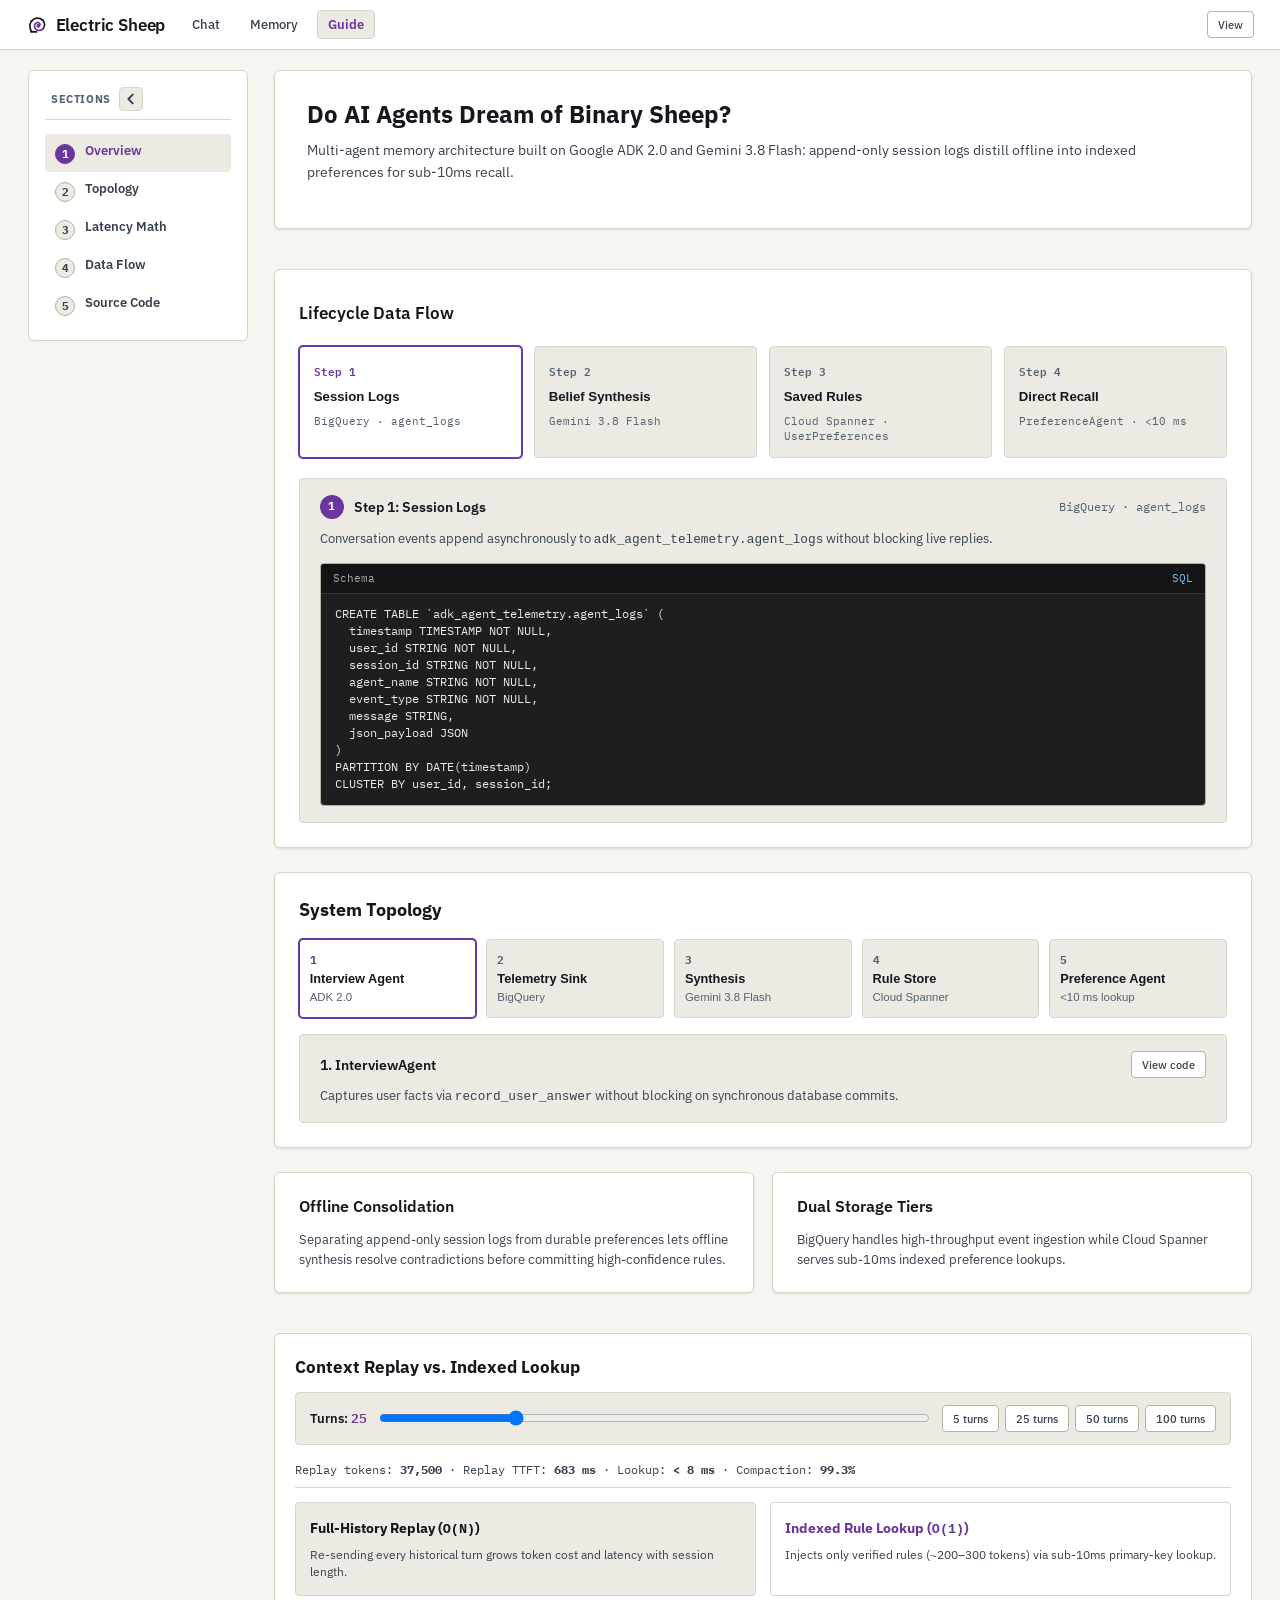
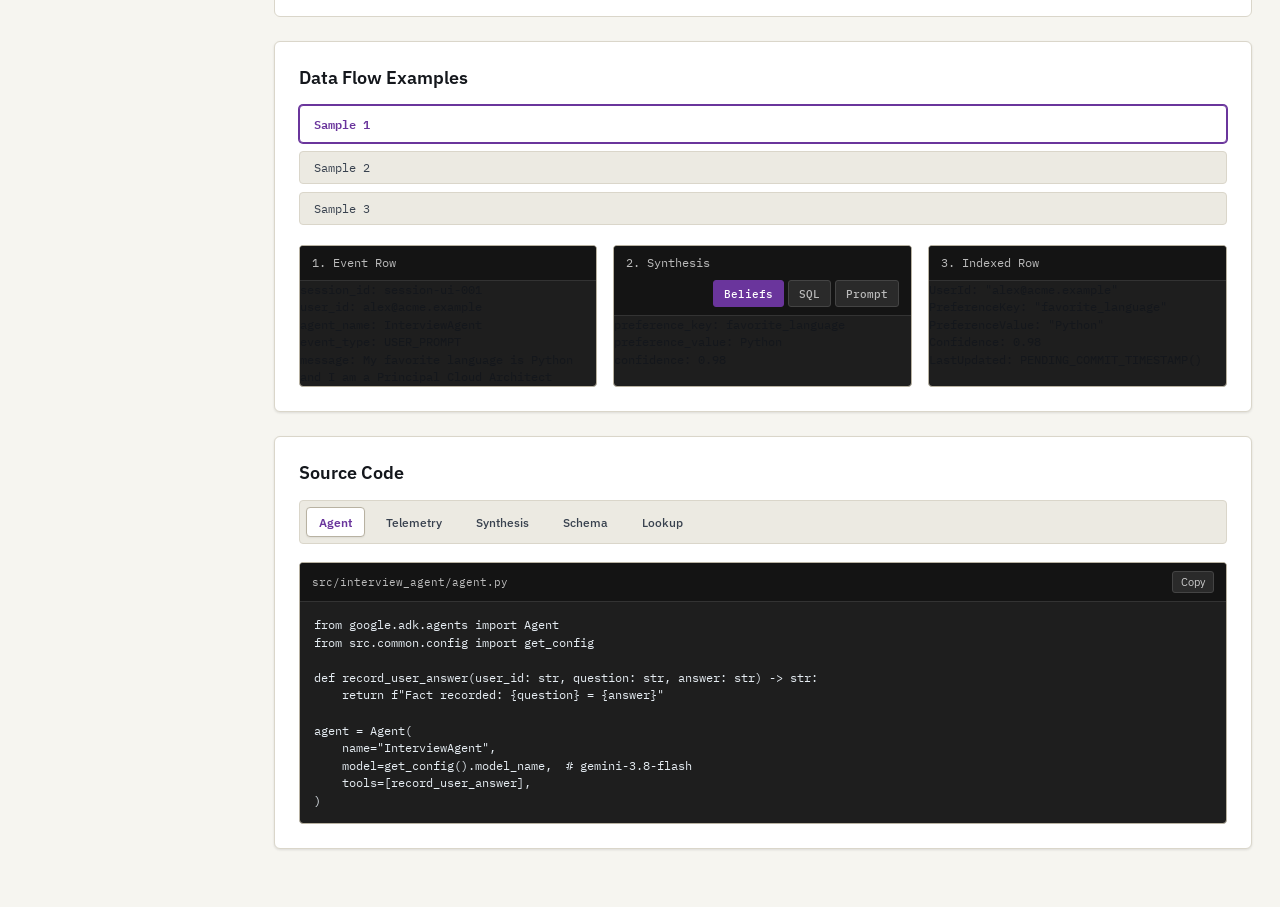
==== commit 1a7490b8: "chore: establish pure-Python ADK 2.0 demo baseline (remove Go cmd/sheep and pkg/sheep)" ====
--- a/src/ui_service/static/how-it-works.html
+++ b/src/ui_service/static/how-it-works.html
@@ -3,143 +3,100 @@
 <head>
   <meta charset="UTF-8">
   <meta name="viewport" content="width=device-width, initial-scale=1.0">
-  <title>How It Works — Google ADK 2.0 Agent & Dream Flow Architecture</title>
-  <meta name="description" content="Explore the architectural deep-dive of Google ADK 2.0 multi-agent orchestration, Waking BigQuery telemetry, REM Dream Harvesting, and Cloud Spanner Crystalline Memory.">
+  <title>Guide — Electric Sheep Architecture</title>
+  <meta name="description" content="Architecture guide for Google ADK 2.0 multi-agent memory consolidation and recall.">
   <link rel="preconnect" href="https://fonts.googleapis.com">
   <link rel="preconnect" href="https://fonts.gstatic.com" crossorigin>
   <link href="https://fonts.googleapis.com/css2?family=IBM+Plex+Mono:ital,wght@0,400;0,500;0,600;1,400&family=IBM+Plex+Sans:ital,wght@0,300;0,400;0,500;0,600;0,700;1,400&display=swap" rel="stylesheet">
-  <link rel="stylesheet" href="style.css?v=2.2">
+  <link rel="icon" type="image/svg+xml" href="favicon.svg">
+  <link rel="stylesheet" href="style.css?v=2.5">
+  <script type="module">
+    if (!("popover" in HTMLElement.prototype)) {
+      import("https://unpkg.com/@oddbird/popover-polyfill@latest/dist/popover.min.js");
+    }
+  </script>
 </head>
 <body>
-  <!-- Top App Bar -->
-  <header class="app-bar">
+  <header class="app-bar app-topbar">
     <div class="app-bar-content">
       <div class="app-title-group">
         <div class="brand-badge">
-          <span class="brand-icon">🐑</span>
-          <span class="brand-name">Electric Sheep v2</span>
-        </div>
-        <span class="model-badge">Gemini 3.8 Flash • Gemini platform global</span>
+          <span class="brand-icon" aria-hidden="true">
+            <svg xmlns="http://www.w3.org/2000/svg" width="22" height="22" viewBox="0 0 24 24" fill="none">
+              <path d="M5.25 19.5H11.5M6.75 19.5C3.6 16.9 3.25 11.4 6.1 7.6C8.95 3.8 14.65 3.4 18.1 6.65C20.9 9.3 20.95 13.85 18.2 16.45" stroke="currentColor" stroke-width="1.75" stroke-linecap="round" stroke-linejoin="round"/>
+              <circle cx="6.1" cy="7.6" r="1.15" fill="currentColor"/>
+              <circle cx="18.1" cy="6.65" r="1.15" fill="currentColor"/>
+              <path d="M18.2 16.45C15.85 18.65 11.9 18.35 10.05 15.75C8.55 13.65 9.15 10.65 11.55 9.55C13.45 8.7 15.45 9.95 15.35 12.05" stroke="var(--icon-accent, currentColor)" stroke-width="1.9" stroke-linecap="round"/>
+              <circle cx="13.5" cy="12.8" r="2.1" fill="var(--icon-accent, currentColor)"/>
+            </svg>
+          </span>
+          <span class="brand-name">Electric Sheep</span>
+        </div>
         <nav class="app-nav" aria-label="Main Navigation">
-          <a href="index.html" class="nav-pill app-nav-link">
-            <span>Control Center</span>
-          </a>
-          <a href="studio.html" class="nav-pill app-nav-link">
-            <span>Memory Studio</span>
-          </a>
-          <a href="how-it-works.html" class="nav-pill app-nav-link active">
-            <span>How It Works</span>
-          </a>
+          <a href="index.html" class="nav-pill app-nav-link"><span>Chat</span></a>
+          <a href="studio.html" class="nav-pill app-nav-link"><span>Memory</span></a>
+          <a href="how-it-works.html" class="nav-pill app-nav-link active"><span>Guide</span></a>
         </nav>
       </div>
 
       <div class="session-info">
-        <div class="param-input-group">
-          <label for="userIdInput">User ID</label>
-          <input type="text" id="userIdInput" value="demo-user-42" class="input-inline" title="Cloud Spanner Long-Term Identity">
-        </div>
-        <div class="param-input-group">
-          <label for="sessionIdInput">Session ID</label>
-          <input type="text" id="sessionIdInput" value="session-ui-001" class="input-inline" title="BigQuery / Antigravity Session Scope">
-        </div>
-
-        <button type="button" id="githubPopoutBtn" class="github-nav-btn" aria-label="View GitHub Repository" title="GitHub Repository">
-          <svg viewBox="0 0 24 24" width="15" height="15" fill="currentColor" aria-hidden="true">
-            <path d="M12 0C5.37 0 0 5.37 0 12c0 5.31 3.435 9.795 8.205 11.385.6.105.825-.255.825-.57 0-.285-.015-1.23-.015-2.235-3.015.555-3.795-.735-4.035-1.41-.135-.345-.72-1.41-1.23-1.695-.42-.225-1.02-.78-.015-.795.945-.015 1.62.87 1.845 1.23 1.08 1.815 2.805 1.305 3.495.99.105-.78.42-1.305.765-1.605-2.67-.3-5.46-1.335-5.46-5.925 0-1.305.465-2.385 1.23-3.225-.12-.3-.54-1.53.12-3.18 0 0 1.005-.315 3.3 1.23.96-.27 1.98-.405 3-.405s2.04.135 3 .405c2.295-1.56 3.3-1.23 3.3-1.23.66 1.65.24 2.88.12 3.18.765.84 1.23 1.905 1.23 3.225 0 4.605-2.805 5.625-5.475 5.925.435.375.81 1.095.81 2.22 0 1.605-.015 2.895-.015 3.3 0 .315.225.69.825.57A12.02 12.02 0 0024 12c0-6.63-5.37-12-12-12z"/>
-          </svg>
-          <span>GitHub</span>
-        </button>
-
-        <a href="/logout" class="signout-btn" title="Sign out of Google ADK session">
-          <span>🚪</span><span>Sign Out</span>
-        </a>
-
-        <div class="info-tooltip-container">
-          <button type="button" id="sessionInfoBtn" class="info-icon-btn" aria-label="About User ID &amp; Session ID" aria-describedby="sessionInfoTooltip">
-            <svg viewBox="0 0 24 24" width="16" height="16" fill="currentColor" aria-hidden="true">
-              <path d="M12 2C6.48 2 2 6.48 2 12s4.48 10 10 10 10-4.48 10-10S17.52 2 12 2zm1 15h-2v-6h2v6zm0-8h-2V7h2v2z"/>
-            </svg>
-          </button>
-          <div id="sessionInfoTooltip" class="info-tooltip" role="tooltip">
-            <div class="info-tooltip-header">
-              <span>ℹ️</span> <span>Demo Session Controls</span>
-            </div>
-            <div class="info-tooltip-body">
-              <div class="info-tooltip-item">
-                <span class="info-tooltip-badge">User ID</span>
-                <p><strong>Long-Term Identity:</strong> Scopes crystalline preferences stored in <strong>Google Cloud Spanner</strong> across sessions. In this demo, change the User ID to demonstrate multi-user memory isolation.</p>
-              </div>
-              <div class="info-tooltip-item">
-                <span class="info-tooltip-badge">Session ID</span>
-                <p><strong>Short-Term Scope:</strong> Scopes waking conversation history and episodic telemetry logs in <strong>Google BigQuery</strong>.</p>
-              </div>
-            </div>
+        <div class="topbar-controls">
+          <button type="button" popovertarget="viewMenuPopover" class="btn btn-secondary btn-sm">View</button>
+          <div id="viewMenuPopover" popover="auto" class="view-menu-popover">
+            <button type="button" class="view-menu-item" data-toggle-theme>Dark theme</button>
+            <button type="button" id="githubPopoutBtn" class="view-menu-item">GitHub</button>
+            <div class="info-tooltip-container">
+              <button type="button" id="sessionInfoBtn" class="view-menu-item" aria-describedby="sessionInfoTooltip">Architecture info</button>
+              <div id="sessionInfoTooltip" class="info-tooltip" role="tooltip">
+                <div class="info-tooltip-body">
+                  <div class="info-tooltip-item">
+                    <p>Read-only guide for the ADK 2.0 consolidation pipeline.</p>
+                  </div>
+                </div>
+              </div>
+            </div>
+            <div class="view-menu-divider"></div>
+            <a href="/logout" class="signout-btn">Sign out</a>
           </div>
         </div>
       </div>
     </div>
   </header>
 
-  <!-- Main Workspace Layout: Fixed Left Navigation Sidebar + Continuous Long Page Pane -->
   <main class="app-body-layout">
-    
-    <!-- Left Navigation Sidebar: Sticky Table-of-Contents for 1 to 5 Stage Architecture -->
     <aside class="left-nav" aria-label="Architecture Navigation">
       <div class="left-nav-header">
         <div class="left-nav-header-row">
-          <span class="nav-title">STAGE PROGRESSION</span>
-          <button type="button" id="leftNavToggleBtn" class="left-nav-collapse-btn" aria-label="Collapse stage navigation" aria-expanded="true" title="Collapse sidebar to numbers only">
+          <span class="nav-title">Sections</span>
+          <button type="button" id="leftNavToggleBtn" class="left-nav-collapse-btn" aria-label="Collapse navigation" aria-expanded="true" title="Collapse">
             <svg class="collapse-icon" width="14" height="14" viewBox="0 0 16 16" fill="none" stroke="currentColor" stroke-width="2.2" stroke-linecap="round" stroke-linejoin="round">
               <polyline points="10 13 5 8 10 3"></polyline>
             </svg>
           </button>
         </div>
-        <span class="nav-subtitle">1 to 5 Architecture &amp; Code</span>
       </div>
       <nav class="nav-menu">
-        <a href="#arch-stage-1" class="nav-item active" data-arch-stage="1" data-arch-section="hero" title="Stage 1: Interview Agent (Waking Life &amp; Short-Term)">
+        <a href="#arch-stage-1" class="nav-item active" data-arch-stage="1" data-arch-section="hero" title="Overview">
           <span class="nav-step-icon">1</span>
-          <div class="nav-item-text">
-            <span class="nav-item-title">Interview Agent</span>
-            <span class="nav-item-desc">Waking Life &amp; Short-Term</span>
-          </div>
+          <div class="nav-item-text"><span class="nav-item-title">Overview</span></div>
         </a>
-        <div class="nav-connector"></div>
-        <a href="#arch-stage-2" class="nav-item" data-arch-stage="2" data-arch-section="flowchart" title="Stage 2: Telemetry Logs (Episodic BQ Traces)">
+        <a href="#arch-stage-2" class="nav-item" data-arch-stage="2" data-arch-section="flowchart" title="Topology">
           <span class="nav-step-icon">2</span>
-          <div class="nav-item-text">
-            <span class="nav-item-title">Telemetry Logs</span>
-            <span class="nav-item-desc">Episodic BQ Traces</span>
-          </div>
+          <div class="nav-item-text"><span class="nav-item-title">Topology</span></div>
         </a>
-        <div class="nav-connector"></div>
-        <a href="#arch-stage-3" class="nav-item" data-arch-stage="3" data-arch-section="philosophy" title="Stage 3: Dream Harvest (REM Belief Synthesis)">
+        <a href="#arch-stage-3" class="nav-item" data-arch-stage="3" data-arch-section="philosophy" title="Latency Math">
           <span class="nav-step-icon">3</span>
-          <div class="nav-item-text">
-            <span class="nav-item-title">Dream Harvest</span>
-            <span class="nav-item-desc">REM Belief Synthesis</span>
-          </div>
+          <div class="nav-item-text"><span class="nav-item-title">Latency Math</span></div>
         </a>
-        <div class="nav-connector"></div>
-        <a href="#arch-stage-4" class="nav-item" data-arch-stage="4" data-arch-section="sandbox" title="Stage 4: Spanner Memory (Crystalline Preferences)">
+        <a href="#arch-stage-4" class="nav-item" data-arch-stage="4" data-arch-section="sandbox" title="Data Flow">
           <span class="nav-step-icon">4</span>
-          <div class="nav-item-text">
-            <span class="nav-item-title">Spanner Memory</span>
-            <span class="nav-item-desc">Crystalline Preferences</span>
-          </div>
+          <div class="nav-item-text"><span class="nav-item-title">Data Flow</span></div>
         </a>
-        <div class="nav-connector"></div>
-        <a href="#arch-stage-5" class="nav-item" data-arch-stage="5" data-arch-section="code" title="Stage 5: Preference Agent (Sub-10ms Fast Lookup)">
+        <a href="#arch-stage-5" class="nav-item" data-arch-stage="5" data-arch-section="code" title="Source Code">
           <span class="nav-step-icon">5</span>
-          <div class="nav-item-text">
-            <span class="nav-item-title">Preference Agent</span>
-            <span class="nav-item-desc">Sub-10ms Fast Lookup</span>
-          </div>
+          <div class="nav-item-text"><span class="nav-item-title">Source Code</span></div>
         </a>
       </nav>
-      <div class="left-nav-footer">
-        <div class="nav-footer-hint">💡 Click any stage to inspect its architecture, philosophy &amp; production code.</div>
-      </div>
       <script>
         (function() {
           try {
@@ -151,8 +108,7 @@
               var btn = document.getElementById("leftNavToggleBtn");
               if (btn) {
                 btn.setAttribute("aria-expanded", "false");
-                btn.setAttribute("aria-label", "Expand stage navigation");
-                btn.setAttribute("title", "Expand sidebar");
+                btn.setAttribute("aria-label", "Expand navigation");
               }
             }
           } catch(e) {}
@@ -160,130 +116,72 @@
       </script>
     </aside>
 
-    <!-- Single Main Screen Pane: Architecture & Code Content -->
     <section class="single-pane-container">
-      
-      <!-- Stage 1: Interview Agent Architecture & Waking Overview -->
       <div id="arch-stage-1" class="arch-stage-panel">
         <div id="section-hero" class="architecture-hero" aria-label="Architecture Overview">
           <div class="hero-content">
-            <span class="hero-tagline">Telemetry Stream → Offline Synthesis → Crystalline Memory</span>
             <h2>Do AI Agents Dream of Binary Sheep?</h2>
             <p class="hero-subtitle">
-              Multi-agent architecture using Google ADK 2.0. Telemetry streams to BigQuery, offline synthesis extracts structured beliefs with Gemini 3.8 Flash, and persistent preferences commit to Cloud Spanner for sub-10ms recall.
+              Multi-agent memory architecture built on Google ADK 2.0 and Gemini 3.8 Flash: append-only session logs distill offline into indexed preferences for sub-10ms recall.
             </p>
-            <div class="hero-badges-row">
-              <span class="hero-badge">Google ADK 2.0</span>
-              <span class="hero-badge">Gemini 3.8 Flash • Gemini platform global</span>
-              <span class="hero-badge">Sub-10ms Point Lookup</span>
-              <span class="hero-badge">BigQuery Telemetry Sink</span>
-            </div>
-          </div>
-        </div>
-
-        <!-- Architectural Lifecycle Flow Diagram: Waking Telemetry → REM Dream → Crystalline Save → Sub-10ms Agent Recall -->
+          </div>
+        </div>
+
         <div id="section-architecture-diagram" class="architecture-diagram-card" aria-labelledby="diagramHeading">
           <div class="diagram-header">
-            <div>
-              <span class="chip chip-primary">ADK 2.0 Lifecycle Data Flow</span>
-              <h3 id="diagramHeading" class="diagram-title">End-to-End Context Telemetry &amp; Crystalline Memory Architecture</h3>
-              <p class="diagram-subtitle">
-                Conversational telemetry appends to BigQuery in real time. Batch synthesis distills structured beliefs and writes them to Cloud Spanner. Agents retrieve preferences from Spanner with sub-10ms latency.
-              </p>
-            </div>
-          </div>
-
-          <!-- Interactive 4-Stage Architectural Pipeline Flow Grid -->
+            <h3 id="diagramHeading" class="diagram-title">Lifecycle Data Flow</h3>
+          </div>
+
           <div class="arch-pipeline-grid arch-pipeline-container" role="tablist" aria-label="Architecture Lifecycle Stages">
-            
-            <!-- Stage 1: Store Telemetry -->
-            <button type="button" class="arch-stage-box active" data-arch-step="1" role="tab" aria-selected="true" aria-controls="archStepDetail1">
-              <div class="arch-stage-top">
-                <span class="arch-stage-badge">STEP 1 • TELEMETRY</span>
-                <span class="arch-stage-flow-tag">→ BigQuery</span>
-              </div>
-              <div class="arch-stage-icon">📊</div>
-              <div class="arch-stage-title">Context Telemetry Logged</div>
-              <div class="arch-stage-tech">BigQuery (agent_logs)</div>
-              <div class="arch-stage-meta">
-                <span class="chip chip-sm chip-blue">Episodic Traces</span>
-                <span class="chip chip-sm chip-gray">Append-Only</span>
-              </div>
-            </button>
-
-            <!-- Stage 2: Dreams Run -->
-            <button type="button" class="arch-stage-box" data-arch-step="2" role="tab" aria-selected="false" aria-controls="archStepDetail2">
-              <div class="arch-stage-top">
-                <span class="arch-stage-badge">STEP 2 • SYNTHESIS</span>
-                <span class="arch-stage-flow-tag">→ GenAI</span>
-              </div>
-              <div class="arch-stage-icon">🧠</div>
+            <button type="button" class="arch-stage-box active" data-arch-step="1" role="tab" aria-selected="true">
+              <div class="arch-stage-top"><span class="arch-stage-badge">Step 1</span></div>
+              <div class="arch-stage-title">Session Logs</div>
+              <div class="arch-stage-tech">BigQuery · agent_logs</div>
+            </button>
+
+            <button type="button" class="arch-stage-box" data-arch-step="2" role="tab" aria-selected="false">
+              <div class="arch-stage-top"><span class="arch-stage-badge">Step 2</span></div>
               <div class="arch-stage-title">Belief Synthesis</div>
-              <div class="arch-stage-tech">Gemini platform (gemini-3.8-flash)</div>
-              <div class="arch-stage-meta">
-                <span class="chip chip-sm chip-indigo">Gemini 3.8 Flash</span>
-                <span class="chip chip-sm chip-gray">JSON Schema</span>
-              </div>
-            </button>
-
-            <!-- Stage 3: Crystalline Memory Saved -->
-            <button type="button" class="arch-stage-box" data-arch-step="3" role="tab" aria-selected="false" aria-controls="archStepDetail3">
-              <div class="arch-stage-top">
-                <span class="arch-stage-badge">STEP 3 • STORAGE</span>
-                <span class="arch-stage-flow-tag">→ Spanner</span>
-              </div>
-              <div class="arch-stage-icon">💎</div>
-              <div class="arch-stage-title">Preferences Committed</div>
-              <div class="arch-stage-tech">Cloud Spanner (UserPreferences)</div>
-              <div class="arch-stage-meta">
-                <span class="chip chip-sm chip-emerald">Preference Store</span>
-                <span class="chip chip-sm chip-gray">Vector Indexed</span>
-              </div>
-            </button>
-
-            <!-- Stage 4: Agent Retrieves -->
-            <button type="button" class="arch-stage-box" data-arch-step="4" role="tab" aria-selected="false" aria-controls="archStepDetail4">
-              <div class="arch-stage-top">
-                <span class="arch-stage-badge">STEP 4 • RETRIEVAL</span>
-                <span class="arch-stage-flow-tag flow-ready">✓ &lt; 10ms</span>
-              </div>
-              <div class="arch-stage-icon">⚡</div>
-              <div class="arch-stage-title">Sub-10ms Cache Recall</div>
-              <div class="arch-stage-tech">PreferenceAgent (Spanner Intercept)</div>
-              <div class="arch-stage-meta">
-                <span class="chip chip-sm chip-success">&lt; 10ms Fast Lookup</span>
-                <span class="chip chip-sm chip-gray">Zero LLM Overhead</span>
-              </div>
-            </button>
-          </div>
-
-          <!-- Dynamic Architectural Step Details Inspector -->
+              <div class="arch-stage-tech">Gemini 3.8 Flash</div>
+            </button>
+
+            <button type="button" class="arch-stage-box" data-arch-step="3" role="tab" aria-selected="false">
+              <div class="arch-stage-top"><span class="arch-stage-badge">Step 3</span></div>
+              <div class="arch-stage-title">Saved Rules</div>
+              <div class="arch-stage-tech">Cloud Spanner · UserPreferences</div>
+            </button>
+
+            <button type="button" class="arch-stage-box" data-arch-step="4" role="tab" aria-selected="false">
+              <div class="arch-stage-top"><span class="arch-stage-badge">Step 4</span></div>
+              <div class="arch-stage-title">Direct Recall</div>
+              <div class="arch-stage-tech">PreferenceAgent · &lt;10 ms</div>
+            </button>
+          </div>
+
           <div class="arch-step-inspector" role="region" aria-live="polite">
             <div class="arch-step-header">
               <div class="arch-step-title-row">
                 <span id="archStepNumBadge" class="step-badge-num">1</span>
-                <h4 id="archStepTitle">Step 1: How Context Telemetry Is Stored</h4>
-              </div>
-              <span id="archStepTechBadge" class="chip chip-sm chip-primary">Google BigQuery • agent_logs</span>
+                <h4 id="archStepTitle">Step 1: Session Logs</h4>
+              </div>
+              <span id="archStepTechBadge" class="quiet-tnum-status">BigQuery · agent_logs</span>
             </div>
             <p id="archStepDesc" class="arch-step-description">
-              The <code>InterviewAgent</code> streams conversation events directly to BigQuery table <code>adk_agent_telemetry.agent_logs</code> via an asynchronous sink. Logging does not block turn responses.
+              Conversation events append asynchronously to <code>adk_agent_telemetry.agent_logs</code> without blocking live replies.
             </p>
-
-            <!-- Interactive Schema & Code Showcase for Selected Architecture Step -->
             <div class="arch-step-code-container">
               <div class="arch-step-code-header">
-                <span class="code-tab-label">Architectural Implementation &amp; Schema</span>
-                <span id="archStepLang" class="code-lang-tag">SQL / BigQuery Schema</span>
+                <span class="code-tab-label">Schema</span>
+                <span id="archStepLang" class="code-lang-tag">SQL</span>
               </div>
               <pre id="archStepCodeSnippet" class="arch-step-pre">CREATE TABLE `adk_agent_telemetry.agent_logs` (
-  timestamp TIMESTAMP NOT NULL OPTIONS(description="UTC event arrival time"),
-  user_id STRING NOT NULL OPTIONS(description="Long-term user identity"),
-  session_id STRING NOT NULL OPTIONS(description="Session scope"),
-  agent_name STRING NOT NULL OPTIONS(description="Agent emitting event"),
-  event_type STRING NOT NULL OPTIONS(description="USER_PROMPT or AGENT_RESPONSE"),
-  message STRING OPTIONS(description="Raw message content"),
-  json_payload JSON OPTIONS(description="Structured tool call metadata")
+  timestamp TIMESTAMP NOT NULL,
+  user_id STRING NOT NULL,
+  session_id STRING NOT NULL,
+  agent_name STRING NOT NULL,
+  event_type STRING NOT NULL,
+  message STRING,
+  json_payload JSON
 )
 PARTITION BY DATE(timestamp)
 CLUSTER BY user_id, session_id;</pre>
@@ -292,595 +190,288 @@
         </div>
       </div>
 
-      <!-- Stage 2: Telemetry Logs Architecture & 5-State Topology -->
       <div id="arch-stage-2" class="arch-stage-panel">
-        <!-- Interactive 5-State System Flowchart -->
         <div id="section-flowchart" class="flowchart-card" aria-labelledby="flowchartHeading">
           <div class="flowchart-header">
-            <div class="flowchart-title">
-              <h3 id="flowchartHeading">Interactive 5-State System Topology</h3>
-              <span>Inspect data flow and roles across system components.</span>
-            </div>
-          </div>
-
-          <!-- Clickable Interactive Nodes Grid -->
+            <h3 id="flowchartHeading">System Topology</h3>
+          </div>
+
           <div class="flow-interactive-grid" role="tablist" aria-label="System Stages">
             <button type="button" class="flow-node-btn active" data-flow-stage="1" role="tab" aria-selected="true">
               <span class="flow-node-num">1</span>
               <span class="flow-node-title">Interview Agent</span>
-              <span class="flow-node-sub">Google ADK 2.0 Agent</span>
-              <span class="flow-node-badge">Live Dialogue</span>
-            </button>
-
+              <span class="flow-node-sub">ADK 2.0</span>
+            </button>
             <button type="button" class="flow-node-btn" data-flow-stage="2" role="tab" aria-selected="false">
               <span class="flow-node-num">2</span>
               <span class="flow-node-title">Telemetry Sink</span>
-              <span class="flow-node-sub">BigQuery agent_logs</span>
-              <span class="flow-node-badge">Event Stream</span>
-            </button>
-
+              <span class="flow-node-sub">BigQuery</span>
+            </button>
             <button type="button" class="flow-node-btn" data-flow-stage="3" role="tab" aria-selected="false">
               <span class="flow-node-num">3</span>
-              <span class="flow-node-title">Memory Synthesis</span>
-              <span class="flow-node-sub">Offline Batch Distillation</span>
-              <span class="flow-node-badge">Gemini 3.8 Flash</span>
-            </button>
-
+              <span class="flow-node-title">Synthesis</span>
+              <span class="flow-node-sub">Gemini 3.8 Flash</span>
+            </button>
             <button type="button" class="flow-node-btn" data-flow-stage="4" role="tab" aria-selected="false">
               <span class="flow-node-num">4</span>
-              <span class="flow-node-title">Cloud Spanner</span>
-              <span class="flow-node-sub">UserPreferences Table</span>
-              <span class="flow-node-badge">Structured Store</span>
-            </button>
-
+              <span class="flow-node-title">Rule Store</span>
+              <span class="flow-node-sub">Cloud Spanner</span>
+            </button>
             <button type="button" class="flow-node-btn" data-flow-stage="5" role="tab" aria-selected="false">
               <span class="flow-node-num">5</span>
               <span class="flow-node-title">Preference Agent</span>
-              <span class="flow-node-sub">Sub-10ms Cache Intercept</span>
-              <span class="flow-node-badge">&lt; 10ms Fast Lookup</span>
-            </button>
-          </div>
-
-          <!-- Dynamic Detail Pane for Selected Flow Stage -->
+              <span class="flow-node-sub">&lt;10 ms lookup</span>
+            </button>
+          </div>
+
           <div id="flowDetailPane" class="flow-detail-pane" role="region" aria-live="polite">
             <div class="flow-detail-header">
-              <h4 id="flowDetailTitle">1. Live Dialogue: InterviewAgent (Google ADK 2.0)</h4>
-              <button type="button" class="btn btn-outlined btn-sm" id="jumpToCodeBtn" data-target-tab="1">View Source Code ↓</button>
+              <h4 id="flowDetailTitle">1. InterviewAgent</h4>
+              <button type="button" class="btn btn-secondary btn-sm" id="jumpToCodeBtn" data-target-tab="1">View code</button>
             </div>
             <p id="flowDetailDesc" class="flow-detail-desc">
-              During conversational sessions, the <code>InterviewAgent</code> executes turns using Google ADK 2.0 and Gemini 3.8 Flash. Facts are captured via tool execution (<code>record_user_answer</code>) without blocking on persistent database writes.
+              Captures user facts via <code>record_user_answer</code> without blocking on synchronous database commits.
             </p>
           </div>
         </div>
       </div>
 
-      <!-- Stage 3: Memory Synthesis & Architecture Philosophy -->
       <div id="arch-stage-3" class="arch-stage-panel">
-        <!-- Architectural Philosophy Dual-Card Grid -->
         <div id="section-philosophy" class="philosophy-grid" aria-label="Architectural Principles">
           <div class="philosophy-card">
-            <h3>Separation of Dialogue Execution and Memory Distillation</h3>
+            <h3>Offline Consolidation</h3>
             <p>
-              Committing preferences during live conversational turns increases user latency and risks storing contradictory or temporary assertions.
+              Separating append-only session logs from durable preferences lets offline synthesis resolve contradictions before committing high-confidence rules.
             </p>
+          </div>
+          <div class="philosophy-card">
+            <h3>Dual Storage Tiers</h3>
             <p>
-              Separating <strong>Episodic Logs (BigQuery)</strong> from <strong>Crystalline Memory (Cloud Spanner)</strong> via an offline distillation pass allows the system to validate statements, resolve conflicts across sessions, and produce high-confidence structured records.
+              BigQuery handles high-throughput event ingestion while Cloud Spanner serves sub-10ms indexed preference lookups.
             </p>
           </div>
-          <div class="philosophy-card">
-            <h3>BigQuery + Cloud Spanner Dual-Layer Storage</h3>
-            <p>
-              The architecture splits workloads by database engine characteristics:
-            </p>
-            <p>
-              <strong>Google BigQuery</strong> provides high-throughput append-only ingestion for conversational traces (<code>USER_PROMPT</code> and <code>AGENT_RESPONSE</code>), supporting full auditability and batch analytics.<br>
-              <strong>Google Cloud Spanner</strong> provides sub-10ms primary-key lookups and durable indexed storage, allowing agents to retrieve user preferences immediately without repeating LLM inference.
-            </p>
-          </div>
-          <div class="philosophy-card" style="grid-column: 1 / -1;">
-            <h3>Queries and Synthesis Pipeline</h3>
-            <p>
-              The synthesis pipeline executes structured queries and invokes Gemini 3.8 Flash with a typed JSON schema:
-            </p>
-            <div style="display: grid; grid-template-columns: repeat(auto-fit, minmax(280px, 1fr)); gap: 12px; margin-top: 8px;">
-              <div style="background: rgba(0,0,0,0.02); padding: 10px; border-radius: 6px; border: 1px solid rgba(0,0,0,0.08);">
-                <strong style="display:block; margin-bottom: 4px;">1. BigQuery Telemetry Extraction:</strong>
-                <code style="font-size: 0.78rem;">SELECT * FROM `adk_agent_telemetry.agent_logs` WHERE session_id = @session_id ORDER BY timestamp ASC;</code>
-              </div>
-              <div style="background: rgba(0,0,0,0.02); padding: 10px; border-radius: 6px; border: 1px solid rgba(0,0,0,0.08);">
-                <strong style="display:block; margin-bottom: 4px;">2. Synthesis via Gemini 3.8 Flash:</strong>
-                <code style="font-size: 0.78rem;">genai_client.models.generate_content(model="gemini-3.8-flash", contents=prompt, config=GenerateContentConfig(response_mime_type="application/json"));</code>
-              </div>
-              <div style="background: rgba(0,0,0,0.02); padding: 10px; border-radius: 6px; border: 1px solid rgba(0,0,0,0.08);">
-                <strong style="display:block; margin-bottom: 4px;">3. Cloud Spanner Upsert Mutations:</strong>
-                <code style="font-size: 0.78rem;">INSERT OR UPDATE UserPreferences (user_id, preference_key, preference_value, category, confidence, source_session_id, crystallized_belief, keywords, updated_at) VALUES (...);</code>
-              </div>
-            </div>
-          </div>
-        </div>
-
-        <!-- Section: Why Agents Sleep (O(N) Context Saturation vs O(1) Spanner Recall) -->
-        <div id="section-math-visualizer" class="math-visualizer-card" style="margin-top: 24px; background: var(--surface-card); border: 1px solid var(--border-subtle); border-radius: var(--radius-md); padding: 24px; box-shadow: var(--shadow-card);" aria-labelledby="mathVisualizerTitle">
-          <div class="diagram-header" style="margin-bottom: 16px;">
-            <div>
-              <span class="chip chip-primary">Theoretical &amp; Empirical Foundations</span>
-              <h3 id="mathVisualizerTitle" class="diagram-title" style="font-size: 1.25rem; font-weight: 700; margin: 6px 0;">Why Autonomous Agents Must Sleep: \(O(N)\) Context Saturation vs. \(O(1)\) Point-Lookup</h3>
-              <p class="diagram-subtitle" style="font-size: 0.88rem; color: var(--text-secondary); line-height: 1.5;">
-                Autonomous agents that stay awake indefinitely suffer from quadratic attention latency, context pollution, and runaway token costs. Offline sleep consolidation extracts immutable invariants into Cloud Spanner, collapsing \(O(N)\) token consumption into \(O(1)\) sub-10ms memory point-lookups.
-              </p>
-            </div>
-          </div>
-
-          <!-- Interactive Parameter Controls -->
-          <div class="math-controls-bar" style="background: var(--surface-muted); border: 1px solid var(--border-subtle); border-radius: var(--radius-sm); padding: 14px 18px; margin: 16px 0; display: flex; flex-wrap: wrap; align-items: center; justify-content: space-between; gap: 14px;">
-            <div style="display: flex; align-items: center; gap: 12px; flex: 1; min-width: 280px;">
+        </div>
+
+        <div id="section-math-visualizer" class="math-visualizer-card" style="margin-top: 20px; background: var(--surface-card); border: 1px solid var(--border-subtle); border-radius: var(--radius-md); padding: 20px;" aria-labelledby="mathVisualizerTitle">
+          <h3 id="mathVisualizerTitle" class="diagram-title" style="font-size: 1.15rem; font-weight: 700; margin: 0 0 12px 0;">Context Replay vs. Indexed Lookup</h3>
+
+          <div class="math-controls-bar" style="background: var(--surface-muted); border: 1px solid var(--border-subtle); border-radius: var(--radius-sm); padding: 12px 14px; margin: 12px 0; display: flex; flex-wrap: wrap; align-items: center; justify-content: space-between; gap: 12px;">
+            <div style="display: flex; align-items: center; gap: 12px; flex: 1; min-width: 240px;">
               <label for="mathTurnsSlider" style="font-weight: 600; font-size: 0.85rem; color: var(--text-primary); white-space: nowrap;">
-                Trajectory Length: <span id="mathTurnsVal" style="color: var(--color-primary); font-family: var(--font-mono); font-size: 1.05rem;">25</span> turns
+                Turns: <span id="mathTurnsVal" style="color: var(--color-primary); font-family: var(--font-mono);">25</span>
               </label>
               <input type="range" id="mathTurnsSlider" min="1" max="100" value="25" step="1" style="flex: 1; cursor: pointer;">
             </div>
             <div class="math-presets-group" style="display: flex; gap: 6px;">
-              <button type="button" class="intent-pill math-preset-btn" data-turns="5">Short (5)</button>
-              <button type="button" class="intent-pill math-preset-btn active" data-turns="25">Medium (25)</button>
-              <button type="button" class="intent-pill math-preset-btn" data-turns="50">Long Session (50)</button>
-              <button type="button" class="intent-pill math-preset-btn" data-turns="100">Exhausted (100)</button>
-            </div>
-          </div>
-
-          <!-- Live Metric Indicators Grid -->
-          <div class="math-metrics-grid" style="display: grid; grid-template-columns: repeat(auto-fit, minmax(200px, 1fr)); gap: 12px; margin-bottom: 20px;">
-            <div class="math-metric-card" style="background: var(--surface-card); border: 1px solid var(--border-subtle); border-radius: var(--radius-sm); padding: 14px;">
-              <span class="math-metric-label" style="display: block; font-size: 0.78rem; color: var(--text-muted); text-transform: uppercase;">Raw Episode Tokens</span>
-              <div class="math-metric-val" id="mathTokensVal" style="font-size: 1.35rem; font-weight: 700; color: var(--text-primary); font-family: var(--font-mono);">37,500</div>
-              <span class="math-metric-sub" style="font-size: 0.78rem; color: var(--text-secondary);">Avg ~1,500 tokens/turn</span>
-            </div>
-
-            <div class="math-metric-card" style="background: var(--surface-card); border: 1px solid var(--border-subtle); border-radius: var(--radius-sm); padding: 14px;">
-              <span class="math-metric-label" style="display: block; font-size: 0.78rem; color: var(--text-muted); text-transform: uppercase;">TTFT Attention Latency</span>
-              <div class="math-metric-val" id="mathTtftVal" style="font-size: 1.35rem; font-weight: 700; color: var(--color-warn); font-family: var(--font-mono);">700 ms</div>
-              <span class="math-metric-sub" style="font-size: 0.78rem; color: var(--text-secondary);">\(O(N)\) Quadratic KV growth</span>
-            </div>
-
-            <div class="math-metric-card" style="background: var(--surface-card); border: 1px solid var(--border-subtle); border-radius: var(--radius-sm); padding: 14px;">
-              <span class="math-metric-label" style="display: block; font-size: 0.78rem; color: var(--text-muted); text-transform: uppercase;">Spanner Point-Lookup</span>
-              <div class="math-metric-val" style="font-size: 1.35rem; font-weight: 700; color: var(--color-success); font-family: var(--font-mono);">&lt; 8 ms</div>
-              <span class="math-metric-sub" style="font-size: 0.78rem; color: var(--text-secondary);">\(O(1)\) Primary key point lookup</span>
-            </div>
-
-            <div class="math-metric-card" style="background: var(--surface-card); border: 1px solid var(--border-subtle); border-radius: var(--radius-sm); padding: 14px;">
-              <span class="math-metric-label" style="display: block; font-size: 0.78rem; color: var(--text-muted); text-transform: uppercase;">Information Compaction</span>
-              <div class="math-metric-val" id="mathCompactionVal" style="font-size: 1.35rem; font-weight: 700; color: var(--color-primary); font-family: var(--font-mono);">99.2%</div>
-              <span class="math-metric-sub" style="font-size: 0.78rem; color: var(--text-secondary);">Distilled into ~300 invariant tokens</span>
-            </div>
-          </div>
-
-          <!-- Side-by-Side Architecture Contrast -->
-          <div class="math-contrast-grid" style="display: grid; grid-template-columns: repeat(auto-fit, minmax(300px, 1fr)); gap: 16px;">
-            <!-- Paradigm A -->
-            <div class="contrast-panel" style="background: var(--surface-muted); border: 1px solid var(--border-subtle); border-radius: var(--radius-sm); padding: 16px;">
-              <div style="display: flex; justify-content: space-between; align-items: center; margin-bottom: 8px;">
-                <strong style="color: var(--text-primary); font-size: 0.92rem;">1. The Insomniac Agent (Uncompacted Trajectory)</strong>
-                <span class="chip chip-sm chip-gray" style="font-family: var(--font-mono);">O(N) Complexity</span>
-              </div>
-              <p style="font-size: 0.8rem; color: var(--text-secondary); line-height: 1.45; margin-bottom: 10px;">
-                Every interaction re-sends the entire preceding conversation transcript in the prompt window. Attention heads compute cross-attention across thousands of historical tool outputs and transient user chatter.
+              <button type="button" class="btn btn-secondary btn-sm math-preset-btn" data-turns="5">5 turns</button>
+              <button type="button" class="btn btn-secondary btn-sm math-preset-btn active" data-turns="25">25 turns</button>
+              <button type="button" class="btn btn-secondary btn-sm math-preset-btn" data-turns="50">50 turns</button>
+              <button type="button" class="btn btn-secondary btn-sm math-preset-btn" data-turns="100">100 turns</button>
+            </div>
+          </div>
+
+          <div class="quiet-tnum-summary" style="margin-bottom: 14px;">
+            Replay tokens: <strong id="mathTokensVal">37,500</strong> · Replay TTFT: <strong id="mathTtftVal">700 ms</strong> · Lookup: <strong>&lt; 8 ms</strong> · Compaction: <strong id="mathCompactionVal">99.2%</strong>
+          </div>
+
+          <div class="math-contrast-grid" style="display: grid; grid-template-columns: repeat(auto-fit, minmax(280px, 1fr)); gap: 14px;">
+            <div class="contrast-panel" style="background: var(--surface-muted); border: 1px solid var(--border-subtle); border-radius: var(--radius-sm); padding: 14px;">
+              <strong style="color: var(--text-primary); font-size: 0.9rem;">Full-History Replay (<code>O(N)</code>)</strong>
+              <p style="font-size: 0.8rem; color: var(--text-secondary); line-height: 1.45; margin: 6px 0 0 0;">
+                Re-sending every historical turn grows token cost and latency with session length.
               </p>
-              <ul style="font-size: 0.78rem; color: var(--text-secondary); padding-left: 18px; line-height: 1.5;">
-                <li><strong>Attention Latency:</strong> \(\tau_{\text{TTFT}} = c_0 + \alpha \cdot N + \beta \cdot N^2\)</li>
-                <li><strong>Cumulative Token Cost:</strong> \(O(N^2)\) cumulative cost over long tasks</li>
-                <li><strong>Attention Distraction:</strong> Hallucination risk escalates as old tools pollute active context</li>
-              </ul>
-            </div>
-
-            <!-- Paradigm B -->
-            <div class="contrast-panel" style="background: var(--surface-card); border: 1px solid var(--color-primary); border-radius: var(--radius-sm); padding: 16px; box-shadow: var(--shadow-subtle);">
-              <div style="display: flex; justify-content: space-between; align-items: center; margin-bottom: 8px;">
-                <strong style="color: var(--color-primary); font-size: 0.92rem;">2. The Sleeping Agent (Dual-Contract Spanner Memory)</strong>
-                <span class="chip chip-sm chip-primary" style="font-family: var(--font-mono);">O(1) Complexity</span>
-              </div>
-              <p style="font-size: 0.8rem; color: var(--text-secondary); line-height: 1.45; margin-bottom: 10px;">
-                Offline NREM/REM sleep compresses noisy trajectories into certified invariants in Cloud Spanner. Waking agents inject only verified rules via sub-10ms indexed point-lookups.
+            </div>
+            <div class="contrast-panel" style="background: var(--surface-card); border: 1px solid var(--border-subtle); border-radius: var(--radius-sm); padding: 14px;">
+              <strong style="color: var(--color-primary); font-size: 0.9rem;">Indexed Rule Lookup (<code>O(1)</code>)</strong>
+              <p style="font-size: 0.8rem; color: var(--text-secondary); line-height: 1.45; margin: 6px 0 0 0;">
+                Injects only verified rules (~200–300 tokens) via sub-10ms primary-key lookup.
               </p>
-              <ul style="font-size: 0.78rem; color: var(--text-secondary); padding-left: 18px; line-height: 1.5;">
-                <li><strong>Attention Latency:</strong> Flat \(\tau_{\text{lookup}} &lt; 10\text{ ms}\) Spanner fetch + instant agent priming</li>
-                <li><strong>Token Cost:</strong> Fixed ~200-300 invariant tokens injected into prompt</li>
-                <li><strong>High Fidelity:</strong> Invariants certified with confidence \(\ge 0.85\) and provenance grounding</li>
-              </ul>
-            </div>
-          </div>
-        </div>
-      </div>
-
-      <!-- Stage 4: Cloud Spanner Memory Architecture & Interactive Sandbox -->
+            </div>
+          </div>
+        </div>
+      </div>
+
       <div id="arch-stage-4" class="arch-stage-panel">
-        <!-- Interactive Data Transformation Sandbox -->
         <div id="section-sandbox" class="sandbox-card" aria-labelledby="sandboxHeading">
           <div class="card-header">
-            <h2 id="sandboxHeading">Interactive Data Transformation Sandbox</h2>
-            <span class="chip chip-primary">Pipeline Simulator</span>
-          </div>
-          <p class="card-subtitle">
-            Select a sample input below to view data transformations across each tier:
-          </p>
+            <h2 id="sandboxHeading">Data Flow Examples</h2>
+          </div>
 
           <div class="sandbox-controls" role="group" aria-label="Sample Utterances">
-            <button type="button" class="sandbox-sample-btn active" data-sample="1">
-              Sample 1: "My favorite language is Python and I am a Principal Cloud Architect"
-            </button>
-            <button type="button" class="sandbox-sample-btn" data-sample="2">
-              Sample 2: "I deploy microservices to Cloud Run using Terraform and Spanner"
-            </button>
-            <button type="button" class="sandbox-sample-btn" data-sample="3">
-              Sample 3: "I prefer dark mode UI and writing Go tests with pytest and uv"
-            </button>
+            <button type="button" class="sandbox-sample-btn active" data-sample="1">Sample 1</button>
+            <button type="button" class="sandbox-sample-btn" data-sample="2">Sample 2</button>
+            <button type="button" class="sandbox-sample-btn" data-sample="3">Sample 3</button>
           </div>
 
           <div class="sandbox-grid">
-            <!-- Step 1: BigQuery -->
             <div class="sandbox-step-box">
-              <div class="sandbox-step-header">
-                <span>1. BigQuery Log</span>
-                <span class="chip chip-sm">agent_logs</span>
-              </div>
-              <pre id="sandboxJsonBq" class="sandbox-json-view">{
-  "timestamp": "2026-10-12T20:31:00Z",
-  "session_id": "session-ui-001",
-  "user_id": "demo-user-42",
-  "agent_name": "InterviewAgent",
-  "event_type": "USER_PROMPT",
-  "message": "My favorite language is Python and I am a Principal Cloud Architect"
-}</pre>
-            </div>
-
-            <!-- Step 2: Dream Harvest -->
+              <div class="sandbox-step-header"><span>1. Event Row</span></div>
+              <div id="sandboxJsonBq" class="sandbox-record-view" style="white-space: pre-wrap; font-family: var(--font-mono); font-size: 0.78rem;">session_id: session-ui-001
+user_id: alex@acme.example
+agent_name: InterviewAgent
+event_type: USER_PROMPT
+message: My favorite language is Python and I am a Principal Cloud Architect</div>
+            </div>
+
             <div class="sandbox-step-box">
               <div class="sandbox-step-header" style="flex-wrap: wrap; gap: 8px;">
-                <span>2. Belief Synthesis</span>
-                <span class="chip chip-sm">Gemini 3.8 Flash</span>
+                <span>2. Synthesis</span>
                 <div class="sandbox-dream-tabs" style="margin-left: auto; display: flex; gap: 4px;">
-                  <button type="button" class="btn btn-sm btn-outlined dream-tab-btn active" data-target="sandboxJsonDream">JSON Beliefs</button>
-                  <button type="button" class="btn btn-sm btn-outlined dream-tab-btn" data-target="sandboxDreamQueries">SQL Queries</button>
-                  <button type="button" class="btn btn-sm btn-outlined dream-tab-btn" data-target="sandboxDreamPrompt">Prompt</button>
+                  <button type="button" class="btn btn-sm btn-secondary dream-tab-btn active" data-target="sandboxJsonDream">Beliefs</button>
+                  <button type="button" class="btn btn-sm btn-secondary dream-tab-btn" data-target="sandboxDreamQueries">SQL</button>
+                  <button type="button" class="btn btn-sm btn-secondary dream-tab-btn" data-target="sandboxDreamPrompt">Prompt</button>
                 </div>
               </div>
-              <pre id="sandboxJsonDream" class="sandbox-json-view dream-tab-content">{
-  "session_intent": "Establishing technical profile as a Principal Cloud Architect to explore Python and infrastructure tools",
-  "intent_category": "onboarding",
-  "intent_confidence": 0.95,
-  "preferences": [
-    {
-      "preference_key": "favorite_language",
-      "preference_value": "Python",
-      "category": "language",
-      "confidence": 0.98,
-      "crystallized_belief": "The user's favorite programming language is Python.",
-      "keywords": "python, language, programming"
-    },
-    {
-      "preference_key": "job_role",
-      "preference_value": "Principal Cloud Architect",
-      "category": "role",
-      "confidence": 0.99,
-      "crystallized_belief": "The user works as a Principal Cloud Architect.",
-      "keywords": "architect, principal, cloud, role"
-    }
-  ]
-}</pre>
-              <pre id="sandboxDreamQueries" class="sandbox-json-view dream-tab-content" style="display: none;">-- 1. BigQuery Telemetry Extraction Query
-SELECT session_id, user_id, event_type, message, timestamp
+              <div id="sandboxJsonDream" class="sandbox-record-view dream-tab-content" style="white-space: pre-wrap; font-family: var(--font-mono); font-size: 0.78rem;">preference_key: favorite_language
+preference_value: Python
+confidence: 0.98</div>
+              <div id="sandboxDreamQueries" class="sandbox-record-view dream-tab-content" style="display: none; white-space: pre-wrap; font-family: var(--font-mono); font-size: 0.78rem;">SELECT session_id, user_id, event_type, message, timestamp
 FROM `adk_agent_telemetry.agent_logs`
 WHERE session_id = 'session-ui-001'
-ORDER BY timestamp ASC;
-
--- 2. Cloud Spanner Upsert Mutations
-INSERT OR UPDATE UserPreferences (user_id, preference_key, preference_value, category, confidence, source_session_id, crystallized_belief, keywords, updated_at)
-VALUES ('demo-user-42', 'favorite_language', 'Python', 'language', 0.98, 'session-ui-001', 'The user\'s favorite programming language is Python.', 'python, language, programming', PENDING_COMMIT_TIMESTAMP());
-
-INSERT OR UPDATE UserPreferences (user_id, preference_key, preference_value, category, confidence, source_session_id, crystallized_belief, keywords, updated_at)
-VALUES ('demo-user-42', 'job_role', 'Principal Cloud Architect', 'role', 0.99, 'session-ui-001', 'The user works as a Principal Cloud Architect.', 'architect, principal, cloud, role', PENDING_COMMIT_TIMESTAMP());</pre>
-              <pre id="sandboxDreamPrompt" class="sandbox-json-view dream-tab-content" style="display: none;">You are a memory synthesis engine performing offline consolidation over conversation logs for user 'demo-user-42' in session 'session-ui-001'.
-Extract long-term semantic beliefs and capture user intent.
-
-Conversation transcript:
-USER_PROMPT: My favorite language is Python and I am a Principal Cloud Architect
-
-Requirements:
-1. Extract primary session_intent and intent_category.
-2. Provide intent_confidence between 0.0 and 1.0.
-3. Extract distinct preferences (preference_key, preference_value, category, confidence, crystallized_belief, keywords).
-4. Return valid JSON adhering to the schema.</pre>
-            </div>
-
-            <!-- Step 3: Spanner Table -->
+ORDER BY timestamp ASC;</div>
+              <div id="sandboxDreamPrompt" class="sandbox-record-view dream-tab-content" style="display: none; white-space: pre-wrap; font-family: var(--font-mono); font-size: 0.78rem;">Extract durable semantic preferences from session logs.</div>
+            </div>
+
             <div class="sandbox-step-box">
-              <div class="sandbox-step-header">
-                <span>3. Spanner Primary-Key Rows</span>
-                <span class="chip chip-sm">UserPreferences Table</span>
-              </div>
-              <pre id="sandboxJsonSpanner" class="sandbox-json-view">INSERT OR UPDATE UserPreferences:
----
-UserId: "demo-user-42"
+              <div class="sandbox-step-header"><span>3. Indexed Row</span></div>
+              <div id="sandboxJsonSpanner" class="sandbox-record-view" style="white-space: pre-wrap; font-family: var(--font-mono); font-size: 0.78rem;">UserId: "alex@acme.example"
 PreferenceKey: "favorite_language"
 PreferenceValue: "Python"
-Category: "language"
 Confidence: 0.98
-CrystallizedBelief: "The user's favorite programming language is Python."
-Keywords: "python, language, programming"
-Embedding: ARRAY<FLOAT64>(768) [0.034, 0.128, ...]
-LastUpdated: PENDING_COMMIT_TIMESTAMP()
-
-UserId: "demo-user-42"
-PreferenceKey: "job_role"
-PreferenceValue: "Principal Cloud Architect"
-Category: "role"
-Confidence: 0.99
-CrystallizedBelief: "The user works as a Principal Cloud Architect."
-Keywords: "architect, principal, cloud, role"
-LastUpdated: PENDING_COMMIT_TIMESTAMP()</pre>
-            </div>
-          </div>
-        </div>
-      </div>
-
-      <!-- Stage 5: Preference Agent Sub-10ms Spanner Cache Intercept Code Spotlight -->
+LastUpdated: PENDING_COMMIT_TIMESTAMP()</div>
+            </div>
+          </div>
+        </div>
+      </div>
+
       <div id="arch-stage-5" class="arch-stage-panel">
-        <!-- Production Code Spotlight Section with Interactive Tabs -->
         <div id="section-code" class="code-spotlight-card" aria-labelledby="codeSpotlightHeading">
-        <div class="card-header">
-          <h2 id="codeSpotlightHeading">Production Code Spotlight</h2>
-          <span class="chip chip-primary">Source Code</span>
-        </div>
-        <p class="card-subtitle">
-          Implementation reference for Google ADK 2.0 orchestration, BigQuery telemetry logging, Gemini 3.8 Flash distillation, and Spanner cache retrieval.
-        </p>
-
-        <!-- Code Tab Buttons -->
-        <div class="code-spotlight-nav" role="tablist" aria-label="Code Snippets">
-          <button type="button" class="code-tab-btn active" data-tab="1" role="tab" aria-selected="true">
-            <span>1. Waking ADK 2.0 Agent</span>
-          </button>
-          <button type="button" class="code-tab-btn" data-tab="2" role="tab" aria-selected="false">
-            <span>2. BigQuery Telemetry Sink</span>
-          </button>
-          <button type="button" class="code-tab-btn" data-tab="3" role="tab" aria-selected="false">
-            <span>3. Belief Synthesis</span>
-          </button>
-          <button type="button" class="code-tab-btn" data-tab="4" role="tab" aria-selected="false">
-            <span>4. Spanner Schema</span>
-          </button>
-          <button type="button" class="code-tab-btn" data-tab="5" role="tab" aria-selected="false">
-            <span>5. Sub-10ms Cache Intercept</span>
-          </button>
-        </div>
-
-        <!-- Code Tab Pane 1: Interview Agent -->
-        <div class="code-tab-pane active" id="codePane-1" role="tabpanel">
-          <div class="code-explanation-box">
-            <strong>src/interview_agent/agent.py:</strong> Google ADK 2.0 <code>Agent</code> configuration with custom tools (<code>record_user_answer</code>) executed via an asynchronous <code>Runner</code>.
-          </div>
-          <div class="code-editor-window">
-            <div class="code-editor-titlebar">
-              <span class="code-file-name">src/interview_agent/agent.py</span>
-              <button type="button" class="code-copy-btn" data-copy-target="codeContent-1">Copy Code</button>
-            </div>
-            <pre class="code-editor-body" id="codeContent-1"><code><span class="kw">from</span> google.adk.agents <span class="kw">import</span> Agent
-<span class="kw">from</span> google.adk.runners <span class="kw">import</span> Runner
-<span class="kw">from</span> google.adk.sessions.in_memory_session_service <span class="kw">import</span> InMemorySessionService
-<span class="kw">from</span> src.common.config <span class="kw">import</span> get_config
-
-config = get_config()
-
-<span class="com"># Custom ADK Tool: Record user facts during dialogue</span>
-<span class="kw">def</span> <span class="fn">record_user_answer</span>(user_id: <span class="cls">str</span>, question: <span class="cls">str</span>, answer: <span class="cls">str</span>) -&gt; <span class="cls">str</span>:
-    <span class="str">"""Records an explicit fact shared by the user."""</span>
-    <span class="kw">return</span> <span class="str">f"Fact recorded: {question} = {answer}"</span>
-
-<span class="com"># ADK 2.0 Agent setup with Gemini 3.8 Flash on Gemini platform</span>
+          <div class="card-header">
+            <h2 id="codeSpotlightHeading">Source Code</h2>
+          </div>
+
+          <div class="code-spotlight-nav" role="tablist" aria-label="Code Snippets">
+            <button type="button" class="code-tab-btn active" data-tab="1" role="tab" aria-selected="true"><span>Agent</span></button>
+            <button type="button" class="code-tab-btn" data-tab="2" role="tab" aria-selected="false"><span>Telemetry</span></button>
+            <button type="button" class="code-tab-btn" data-tab="3" role="tab" aria-selected="false"><span>Synthesis</span></button>
+            <button type="button" class="code-tab-btn" data-tab="4" role="tab" aria-selected="false"><span>Schema</span></button>
+            <button type="button" class="code-tab-btn" data-tab="5" role="tab" aria-selected="false"><span>Lookup</span></button>
+          </div>
+
+          <div class="code-tab-pane active" id="codePane-1" role="tabpanel">
+            <div class="code-editor-window">
+              <div class="code-editor-titlebar">
+                <span class="code-file-name">src/interview_agent/agent.py</span>
+                <button type="button" class="code-copy-btn" data-copy-target="codeContent-1">Copy</button>
+              </div>
+              <pre class="code-editor-body" id="codeContent-1"><code>from google.adk.agents import Agent
+from src.common.config import get_config
+
+def record_user_answer(user_id: str, question: str, answer: str) -&gt; str:
+    return f"Fact recorded: {question} = {answer}"
+
 agent = Agent(
-    name=<span class="str">"InterviewAgent"</span>,
-    model=config.model_name,  <span class="com"># gemini-3.8-flash</span>
-    instruction=<span class="str">"""
-    You are an AI Interview Agent.
-    1. For every fact the user shares, call record_user_answer before replying.
-    2. Maintain clear, concise conversation.
-    """</span>,
+    name="InterviewAgent",
+    model=get_config().model_name,  # gemini-3.8-flash
     tools=[record_user_answer],
-)
-
-<span class="com"># Runner execution in server.py</span>
-runner = Runner(app=agent_app, session_service=InMemorySessionService(), auto_create_session=<span class="kw">True</span>)
-<span class="kw">async for</span> event <span class="kw">in</span> runner.run_async(user_id=user_id, session_id=session_id, new_message=user_msg):
-    <span class="com"># Stream conversational text and execute tool calls</span></code></pre>
-          </div>
-        </div>
-
-        <!-- Code Tab Pane 2: BigQuery Telemetry Sink -->
-        <div class="code-tab-pane" id="codePane-2" role="tabpanel">
-          <div class="code-explanation-box">
-            <strong>src/common/telemetry.py:</strong> <code>BigQueryTelemetrySink</code> writes events (<code>USER_PROMPT</code> and <code>AGENT_RESPONSE</code>) asynchronously to <code>adk_agent_telemetry.agent_logs</code>.
-          </div>
-          <div class="code-editor-window">
-            <div class="code-editor-titlebar">
-              <span class="code-file-name">src/common/telemetry.py</span>
-              <button type="button" class="code-copy-btn" data-copy-target="codeContent-2">Copy Code</button>
-            </div>
-            <pre class="code-editor-body" id="codeContent-2"><code><span class="kw">import</span> datetime
-<span class="kw">import</span> json
-<span class="kw">import</span> logging
-<span class="kw">from</span> google.cloud <span class="kw">import</span> bigquery
-
-<span class="kw">class</span> <span class="cls">BigQueryTelemetrySink</span>:
-    <span class="kw">def</span> __init__(self, table_id=<span class="str">"adk_agent_telemetry.agent_logs"</span>):
-        self.client = bigquery.Client()
-        self.table_ref = table_id
-
-    <span class="kw">def</span> <span class="fn">log_interaction</span>(self, user_id: <span class="cls">str</span>, session_id: <span class="cls">str</span>, agent_name: <span class="cls">str</span>,
-                        event_type: <span class="cls">str</span>, message: <span class="cls">str</span>, payload: <span class="cls">dict</span> = <span class="kw">None</span>):
-        <span class="str">"""Append conversational event row to BigQuery."""</span>
-        row = {
-            <span class="str">"timestamp"</span>: datetime.datetime.now(datetime.timezone.utc).isoformat(),
-            <span class="str">"session_id"</span>: session_id,
-            <span class="str">"user_id"</span>: user_id,
-            <span class="str">"agent_name"</span>: agent_name,
-            <span class="str">"event_type"</span>: event_type,  <span class="com"># 'USER_PROMPT' | 'AGENT_RESPONSE'</span>
-            <span class="str">"message"</span>: message,
-            <span class="str">"json_payload"</span>: json.dumps(payload <span class="kw">or</span> {}),
-        }
-        errors = self.client.insert_rows_json(self.table_ref, [row])
-        <span class="kw">if</span> errors:
-            logging.error(<span class="str">f"BigQuery ingestion error: {errors}"</span>)</code></pre>
-          </div>
-        </div>
-
-        <!-- Code Tab Pane 3: REM Dream Harvest -->
-        <div class="code-tab-pane" id="codePane-3" role="tabpanel">
-          <div class="code-explanation-box">
-            <strong>src/pipeline/bq_to_spanner_sync.py:</strong> Reads session logs from BigQuery, invokes Gemini 3.8 Flash to distill structured beliefs, and writes mutations to Cloud Spanner.
-          </div>
-          <div class="code-editor-window">
-            <div class="code-editor-titlebar">
-              <span class="code-file-name">src/pipeline/bq_to_spanner_sync.py</span>
-              <button type="button" class="code-copy-btn" data-copy-target="codeContent-3">Copy Code</button>
-            </div>
-            <pre class="code-editor-body" id="codeContent-3"><code><span class="kw">from</span> google.genai <span class="kw">import</span> types
-<span class="kw">from</span> src.common.config <span class="kw">import</span> get_config
-
-<span class="kw">class</span> <span class="cls">BqToSpannerSynchronizer</span>:
-    <span class="kw">def</span> <span class="fn">sync_to_spanner</span>(self, user_id: <span class="cls">str</span>, session_id: <span class="cls">str</span>) -&gt; <span class="cls">dict</span>:
-        <span class="com"># 1. Fetch raw interaction logs from BigQuery</span>
+)</code></pre>
+            </div>
+          </div>
+
+          <div class="code-tab-pane" id="codePane-2" role="tabpanel">
+            <div class="code-editor-window">
+              <div class="code-editor-titlebar">
+                <span class="code-file-name">src/common/telemetry.py</span>
+                <button type="button" class="code-copy-btn" data-copy-target="codeContent-2">Copy</button>
+              </div>
+              <pre class="code-editor-body" id="codeContent-2"><code>class BigQueryTelemetrySink:
+    def log_interaction(self, user_id: str, session_id: str, agent_name: str,
+                        event_type: str, message: str, payload: dict = None):
+        row = {"user_id": user_id, "session_id": session_id, "event_type": event_type, "message": message}
+        self.client.insert_rows_json(self.table_ref, [row])</code></pre>
+            </div>
+          </div>
+
+          <div class="code-tab-pane" id="codePane-3" role="tabpanel">
+            <div class="code-editor-window">
+              <div class="code-editor-titlebar">
+                <span class="code-file-name">src/pipeline/bq_to_spanner_sync.py</span>
+                <button type="button" class="code-copy-btn" data-copy-target="codeContent-3">Copy</button>
+              </div>
+              <pre class="code-editor-body" id="codeContent-3"><code>class BqToSpannerSynchronizer:
+    def sync_to_spanner(self, user_id: str, session_id: str) -&gt; dict:
         logs = self.telemetry_sink.get_session_logs(session_id)
-        
-        <span class="com"># 2. Extract structured beliefs using Gemini 3.8 Flash</span>
-        prompt = <span class="str">f"Extract structured beliefs from session logs:\n{logs}"</span>
         response = self.genai_client.models.generate_content(
-            model=get_config().model_name,  <span class="com"># gemini-3.8-flash</span>
-            contents=prompt,
-            config=types.GenerateContentConfig(
-                response_mime_type=<span class="str">"application/json"</span>,
-                temperature=0.2,
-            ),
+            model=get_config().model_name,  # gemini-3.8-flash
+            contents=f"Extract structured beliefs:\n{logs}",
         )
-        
         summary = self._parse_json(response.text)
-        <span class="com"># 3. Write crystallized preferences to Cloud Spanner</span>
-        self.spanner_client.write_preferences(user_id, summary[<span class="str">"preferences"</span>])
-        <span class="kw">return</span> summary</code></pre>
-          </div>
-        </div>
-
-        <!-- Code Tab Pane 4: Spanner Table DDL & Mutations -->
-        <div class="code-tab-pane" id="codePane-4" role="tabpanel">
-          <div class="code-explanation-box">
-            <strong>sql/spanner_schema.sql &amp; src/common/spanner_client.py:</strong> DDL definition for <code>UserPreferences</code> with primary key <code>(UserId, PreferenceKey)</code> and transactional mutations.
-          </div>
-          <div class="code-editor-window">
-            <div class="code-editor-titlebar">
-              <span class="code-file-name">sql/spanner_schema.sql</span>
-              <button type="button" class="code-copy-btn" data-copy-target="codeContent-4">Copy Code</button>
-            </div>
-            <pre class="code-editor-body" id="codeContent-4"><code><span class="com">-- Cloud Spanner Schema Definition</span>
-<span class="kw">CREATE TABLE</span> UserPreferences (
+        self.spanner_client.write_preferences(user_id, summary["preferences"])
+        return summary</code></pre>
+            </div>
+          </div>
+
+          <div class="code-tab-pane" id="codePane-4" role="tabpanel">
+            <div class="code-editor-window">
+              <div class="code-editor-titlebar">
+                <span class="code-file-name">sql/spanner_schema.sql</span>
+                <button type="button" class="code-copy-btn" data-copy-target="codeContent-4">Copy</button>
+              </div>
+              <pre class="code-editor-body" id="codeContent-4"><code>CREATE TABLE UserPreferences (
     UserId              STRING(128) NOT NULL,
     PreferenceKey       STRING(128) NOT NULL,
     PreferenceValue     STRING(1024) NOT NULL,
     Category            STRING(64) NOT NULL,
     Confidence          FLOAT64 NOT NULL,
-    CrystallizedBelief  STRING(MAX),
-    Keywords            STRING(MAX),
     Embedding           ARRAY&lt;FLOAT64&gt;(768),
     LastUpdated         TIMESTAMP NOT NULL OPTIONS (allow_commit_timestamp=true)
-) <span class="kw">PRIMARY KEY</span> (UserId, PreferenceKey);
-
-<span class="kw">CREATE VECTOR INDEX</span> UserPreferencesByEmbedding
-<span class="kw">ON</span> UserPreferences(Embedding)
-<span class="kw">OPTIONS</span> (distance_type='COSINE');</code></pre>
-          </div>
-        </div>
-
-        <!-- Code Tab Pane 5: Sub-10ms Spanner Cache Interception -->
-        <div class="code-tab-pane" id="codePane-5" role="tabpanel">
-          <div class="code-explanation-box">
-            <strong>src/preference_agent/server.py:</strong> Sub-10ms cache lookup. The endpoint inspects Spanner preferences first; on a cache hit, it responds without invoking LLM inference.
-          </div>
-          <div class="code-editor-window">
-            <div class="code-editor-titlebar">
-              <span class="code-file-name">src/preference_agent/server.py</span>
-              <button type="button" class="code-copy-btn" data-copy-target="codeContent-5">Copy Code</button>
-            </div>
-            <pre class="code-editor-body" id="codeContent-5"><code><span class="kw">@api.post</span>(<span class="str">"/api/preference/query"</span>)
-<span class="kw">async def</span> <span class="fn">query_preference_agent</span>(request: ChatRequest):
-    start_time = time.time()
-    
-    <span class="com"># 1. Primary-key / vector lookup in Cloud Spanner (&lt; 10ms)</span>
-    matched_records = _multi_method_spanner_retrieval(
-        user_id=request.user_id, prompt=request.prompt, client=spanner_client
-    )
-    
-    <span class="kw">if</span> matched_records:
-        latency_ms = <span class="cls">round</span>((time.time() - start_time) * <span class="num">1000</span>, <span class="num">2</span>)
-        response_text = format_multi_fact_spanner_response(matched_records, latency_ms)
-        
-        <span class="kw">return</span> {
-            <span class="str">"response"</span>: response_text,
-            <span class="str">"source"</span>: <span class="str">"SPANNER_CACHE"</span>,  <span class="com"># Zero LLM overhead</span>
-            <span class="str">"latency_ms"</span>: latency_ms,     <span class="com"># Sub-10ms point lookup</span>
-            <span class="str">"spanner_record"</span>: matched_records[<span class="num">0</span>],
-        }
-    
-    <span class="com"># 2. Fallback to ADK 2.0 reasoning only on cache miss</span>
-    <span class="kw">return await</span> _fallback_adk_runner(request)</code></pre>
-          </div>
-        </div>
-
-      </div>
-      </div>
-
+) PRIMARY KEY (UserId, PreferenceKey);</code></pre>
+            </div>
+          </div>
+
+          <div class="code-tab-pane" id="codePane-5" role="tabpanel">
+            <div class="code-editor-window">
+              <div class="code-editor-titlebar">
+                <span class="code-file-name">src/preference_agent/server.py</span>
+                <button type="button" class="code-copy-btn" data-copy-target="codeContent-5">Copy</button>
+              </div>
+              <pre class="code-editor-body" id="codeContent-5"><code>@api.post("/api/preference/query")
+async def query_preference_agent(request: ChatRequest):
+    matched = _multi_method_spanner_retrieval(request.user_id, request.prompt, spanner_client)
+    if matched:
+        return {"source": "SPANNER_CACHE", "spanner_record": matched[0]}
+    return await _fallback_adk_runner(request)</code></pre>
+            </div>
+          </div>
+
+        </div>
+      </div>
     </section>
   </main>
 
-  <!-- GitHub Repository & QR Code Popout Modal -->
   <dialog id="githubModal" class="github-modal-dialog" aria-labelledby="githubModalTitle">
     <div class="modal-card">
       <div class="modal-header">
-        <div class="modal-title-group">
-          <svg class="github-modal-icon" viewBox="0 0 24 24" width="24" height="24" fill="currentColor" aria-hidden="true">
-            <path d="M12 0C5.37 0 0 5.37 0 12c0 5.31 3.435 9.795 8.205 11.385.6.105.825-.255.825-.57 0-.285-.015-1.23-.015-2.235-3.015.555-3.795-.735-4.035-1.41-.135-.345-.72-1.41-1.23-1.695-.42-.225-1.02-.78-.015-.795.945-.015 1.62.87 1.845 1.23 1.08 1.815 2.805 1.305 3.495.99.105-.78.42-1.305.765-1.605-2.67-.3-5.46-1.335-5.46-5.925 0-1.305.465-2.385 1.23-3.225-.12-.3-.54-1.53.12-3.18 0 0 1.005-.315 3.3 1.23.96-.27 1.98-.405 3-.405s2.04.135 3 .405c2.295-1.56 3.3-1.23 3.3-1.23.66 1.65.24 2.88.12 3.18.765.84 1.23 1.905 1.23 3.225 0 4.605-2.805 5.625-5.475 5.925.435.375.81 1.095.81 2.22 0 1.605-.015 2.895-.015 3.3 0 .315.225.69.825.57A12.02 12.02 0 0024 12c0-6.63-5.37-12-12-12z"/>
-          </svg>
-          <div>
-            <h3 id="githubModalTitle">Electric Sheep GitHub Repository</h3>
-            <span class="modal-subtitle">Google ADK 2.0 Multi-Agent Demo Control Center</span>
-          </div>
-        </div>
-        <button type="button" class="modal-close-btn" id="githubModalCloseBtn" aria-label="Close modal">✕</button>
-      </div>
-      
+        <h3 id="githubModalTitle">GitHub Repository</h3>
+        <button type="button" class="modal-close-btn" id="githubModalCloseBtn" aria-label="Close">✕</button>
+      </div>
       <div class="modal-body">
-        <p class="modal-desc">
-          Scan the QR code below with your mobile device or click the button to explore the open-source architecture, Gemini platform Dream Harvest pipelines, and Cloud Spanner Crystalline memory implementation on GitHub.
-        </p>
-        
         <div class="qr-container">
           <div class="qr-frame">
-            <img src="/qrcode_github.svg" alt="QR Code for Electric Sheep GitHub Repository" class="qr-image" width="180" height="180">
-          </div>
-          <span class="qr-caption">Scan to open on your phone</span>
-        </div>
-
+            <img src="/qrcode_github.svg" alt="QR Code for Electric Sheep GitHub Repository" class="qr-image" width="160" height="160">
+          </div>
+        </div>
         <div class="repo-url-box">
           <code>https://github.com/davenportjw/agentic-memory</code>
         </div>
       </div>
-
       <div class="modal-footer">
-        <a href="https://github.com/davenportjw/agentic-memory" target="_blank" rel="noopener noreferrer" class="btn btn-primary modal-action-btn">
-          <span>Open GitHub Repository</span>
-          <span>↗</span>
-        </a>
-        <button type="button" class="btn btn-outlined" id="githubModalDismissBtn">Close</button>
+        <a href="https://github.com/davenportjw/agentic-memory" target="_blank" rel="noopener noreferrer" class="btn btn-secondary">Open GitHub</a>
+        <button type="button" class="btn btn-secondary" id="githubModalDismissBtn">Close</button>
       </div>
     </div>
   </dialog>
 
-  <script src="how-it-works.js?v=2.2"></script>
+  <script src="how-it-works.js?v=2.5"></script>
 </body>
 </html>
--- a/src/ui_service/static/style.css
+++ b/src/ui_service/static/style.css
@@ -1,37 +1,67 @@
-/* Electric Sheep v2 • Academic Light Cleanroom Design System */
+/* Electric Sheep v2 • Brand v2.1 Machined Vellum & Blued Cast-Iron Design System */
 
 :root {
   --font-sans: 'IBM Plex Sans', -apple-system, BlinkMacSystemFont, 'Segoe UI', Roboto, sans-serif;
   --font-mono: 'IBM Plex Mono', monospace;
 
-  /* Academic Sepia / Light Palette */
-  --bg-canvas: #fcfbfa;
+  /* Brand v2.1 Light Palette — Machined Vellum */
+  --bg-canvas: #f6f5f0;
   --surface-card: #ffffff;
-  --surface-muted: #f7f5f0;
-  --surface-code: #f3f0e8;
-
-  --border-subtle: #eae5dc;
-  --border-strong: #d8d0c3;
-  --border-active: #1c3d5a;
-
-  --text-primary: #1e1b18;
-  --text-secondary: #575249;
-  --text-muted: #635d54;
-
-  --color-primary: #1c3d5a;
-  --color-primary-hover: #132b40;
-  --color-secondary: #575249;
-  --color-harvest: #8c4b18;
-  --color-harvest-hover: #703b12;
-  --color-success: #1e6b3b;
-  --color-warn: #9a3412;
+  --surface-elevated: #faf9f5;
+  --surface-muted: #eceae2;
+  --surface-code: #eceae2;
+
+  --border-subtle: #dad6ca;
+  --border-strong: #b8b2a2;
+  --border-active: #6a359c;
+
+  --text-primary: #14171c;
+  --text-secondary: #38414e;
+  --text-muted: #556070;
+
+  --color-primary: #6a359c;
+  --color-primary-hover: #53277d;
+  --color-secondary: #38414e;
+  --color-harvest: #965000;
+  --color-harvest-hover: #7a4000;
+  --color-success: #0b6a48;
+  --color-warn: #b83710;
+  --icon-accent: #6a359c;
 
   --radius-sm: 4px;
   --radius-md: 6px;
   --radius-lg: 8px;
 
-  --shadow-subtle: 0 1px 2px rgba(30, 27, 24, 0.05);
-  --shadow-card: 0 1px 3px rgba(30, 27, 24, 0.08), 0 1px 2px rgba(30, 27, 24, 0.04);
+  --shadow-subtle: 0 1px 2px rgba(20, 23, 28, 0.05);
+  --shadow-card: 0 1px 3px rgba(20, 23, 28, 0.08), 0 1px 2px rgba(20, 23, 28, 0.04);
+}
+
+html[data-theme="dark"] {
+  color-scheme: dark;
+
+  /* Brand v2.1 Dark Palette — Blued Cast-Iron */
+  --bg-canvas: #0b0e13;
+  --surface-card: #121720;
+  --surface-elevated: #181f2b;
+  --surface-muted: #07090d;
+  --surface-code: #07090d;
+
+  --border-subtle: #242d3d;
+  --border-strong: #39465e;
+  --border-active: #be94ff;
+
+  --text-primary: #eef1f6;
+  --text-secondary: #b6c0d0;
+  --text-muted: #8a96aa;
+
+  --color-primary: #be94ff;
+  --color-primary-hover: #d2b4ff;
+  --color-secondary: #b6c0d0;
+  --color-harvest: #ffb238;
+  --color-harvest-hover: #ffc566;
+  --color-success: #36dc96;
+  --color-warn: #ff6b3d;
+  --icon-accent: #be94ff;
 }
 
 * {
@@ -91,7 +121,17 @@
 }
 
 .brand-icon {
-  font-size: 1.3rem;
+  display: inline-flex;
+  align-items: center;
+  justify-content: center;
+  color: var(--text-primary);
+  --icon-accent: var(--color-primary);
+}
+
+.brand-icon svg {
+  width: 22px;
+  height: 22px;
+  display: block;
 }
 
 .brand-name {
@@ -631,13 +671,13 @@
   border-color: var(--border-subtle);
 }
 
-/* Intent Pills & Badges */
+/* Filter Tabs & Badges */
 .intent-pill {
-  font-family: var(--font-mono);
-  font-size: 0.75rem;
+  font-family: var(--font-sans);
+  font-size: 0.76rem;
   font-weight: 500;
-  padding: 3px 10px;
-  border-radius: 12px;
+  padding: 3px 9px;
+  border-radius: 6px;
   border: 1px solid var(--border-subtle);
   background-color: var(--surface-card);
   color: var(--text-secondary);
@@ -654,9 +694,10 @@
 }
 
 .intent-pill.active {
-  background-color: var(--color-primary);
+  background-color: var(--surface-muted);
   border-color: var(--color-primary);
-  color: #ffffff;
+  color: var(--color-primary);
+  font-weight: 600;
 }
 
 .pill-primary {
@@ -4677,10 +4718,10 @@
   align-items: center;
   gap: 4px;
   padding: 3px 8px;
-  border-radius: 999px;
+  border-radius: 6px;
   font-size: 0.75rem;
-  font-weight: 600;
-  background: var(--surface-muted);
+  font-weight: 500;
+  background: var(--surface-card);
   border: 1px solid var(--border-subtle);
   color: var(--text-secondary);
   cursor: pointer;
@@ -4688,14 +4729,15 @@
 }
 
 .left-scope-pill:hover {
+  border-color: var(--border-strong);
+  color: var(--text-primary);
+}
+
+.left-scope-pill.active {
+  background: var(--surface-muted);
   border-color: var(--color-primary);
-  color: var(--text-primary);
-}
-
-.left-scope-pill.active {
-  background: var(--color-primary);
-  border-color: var(--color-primary);
-  color: #ffffff;
+  color: var(--color-primary);
+  font-weight: 600;
 }
 
 .left-scope-pill span {
@@ -5559,14 +5601,158 @@
 
 @media (max-width: 820px) {
   .app-bar-content {
-    flex-wrap: wrap;
+    flex-wrap: nowrap;
     gap: 8px;
   }
 
   .app-title-group {
-    flex-wrap: wrap;
-    width: 100%;
-    justify-content: space-between;
+    flex-wrap: nowrap;
+    min-width: 0;
+    gap: 10px;
   }
-}
-
+
+  .quiet-tnum-status {
+    max-width: 150px;
+  }
+}
+
+/* ==========================================================================
+   Google Workspace-Style Restraint & Native HTML Popover (`View` Menu)
+   ========================================================================== */
+.topbar-controls {
+  display: flex;
+  align-items: center;
+  gap: 10px;
+  flex-wrap: nowrap;
+}
+
+.quiet-tnum-status {
+  font-family: var(--font-mono);
+  font-variant-numeric: tabular-nums;
+  font-size: 0.78rem;
+  color: var(--text-muted);
+  white-space: nowrap;
+  max-width: 240px;
+  overflow: hidden;
+  text-overflow: ellipsis;
+}
+
+.quiet-tnum-summary {
+  font-family: var(--font-mono);
+  font-variant-numeric: tabular-nums;
+  font-size: 0.79rem;
+  color: var(--text-secondary);
+  padding: 4px 0 8px;
+  border-bottom: 1px solid var(--border-subtle);
+  line-height: 1.5;
+}
+
+.view-menu-popover {
+  margin: 0;
+  inset: auto 16px auto auto;
+  top: 52px;
+  min-width: 240px;
+  max-width: 300px;
+  padding: 8px;
+  border-radius: 8px;
+  border: 1px solid var(--border-subtle);
+  background: var(--surface-card);
+  color: var(--text-primary);
+  box-shadow: 0 8px 24px rgba(20, 23, 28, 0.14);
+}
+
+[popover]:is(:popover-open, .\:popover-open) {
+  display: flex;
+  flex-direction: column;
+  gap: 4px;
+}
+
+.view-menu-field {
+  display: flex;
+  flex-direction: column;
+  gap: 4px;
+  padding: 4px 8px;
+}
+
+.view-menu-field label {
+  font-size: 0.72rem;
+  font-weight: 600;
+  color: var(--text-muted);
+}
+
+.view-menu-field .input-inline {
+  width: 100%;
+  box-sizing: border-box;
+}
+
+.view-menu-divider {
+  height: 1px;
+  background: var(--border-subtle);
+  margin: 4px 0;
+}
+
+.view-menu-item,
+.view-menu-popover .signout-btn {
+  display: flex;
+  align-items: center;
+  width: 100%;
+  box-sizing: border-box;
+  padding: 7px 10px;
+  border: none;
+  border-radius: 6px;
+  background: transparent;
+  color: var(--text-primary);
+  font-family: var(--font-sans);
+  font-size: 0.84rem;
+  font-weight: 500;
+  text-align: left;
+  text-decoration: none;
+  cursor: pointer;
+}
+
+.view-menu-item:hover,
+.view-menu-popover .signout-btn:hover {
+  background: var(--surface-muted);
+}
+
+.mcp-structured-output,
+.inspector-kv-list {
+  display: flex;
+  flex-direction: column;
+  gap: 6px;
+  padding: 10px 12px;
+  border: 1px solid var(--border-subtle);
+  border-radius: 8px;
+  background: var(--surface-muted);
+}
+
+.mcp-kv-row,
+.inspector-kv-row {
+  display: grid;
+  grid-template-columns: minmax(96px, 132px) minmax(0, 1fr);
+  gap: 10px;
+  align-items: baseline;
+  padding: 4px 0;
+  border-bottom: 1px solid var(--border-subtle);
+  font-size: 0.81rem;
+}
+
+.mcp-kv-row:last-child,
+.inspector-kv-row:last-child {
+  border-bottom: none;
+}
+
+.mcp-kv-key,
+.inspector-kv-key {
+  font-weight: 600;
+  color: var(--text-secondary);
+}
+
+.mcp-kv-val,
+.inspector-kv-val {
+  font-family: var(--font-mono);
+  font-variant-numeric: tabular-nums;
+  color: var(--text-primary);
+  word-break: break-word;
+}
+
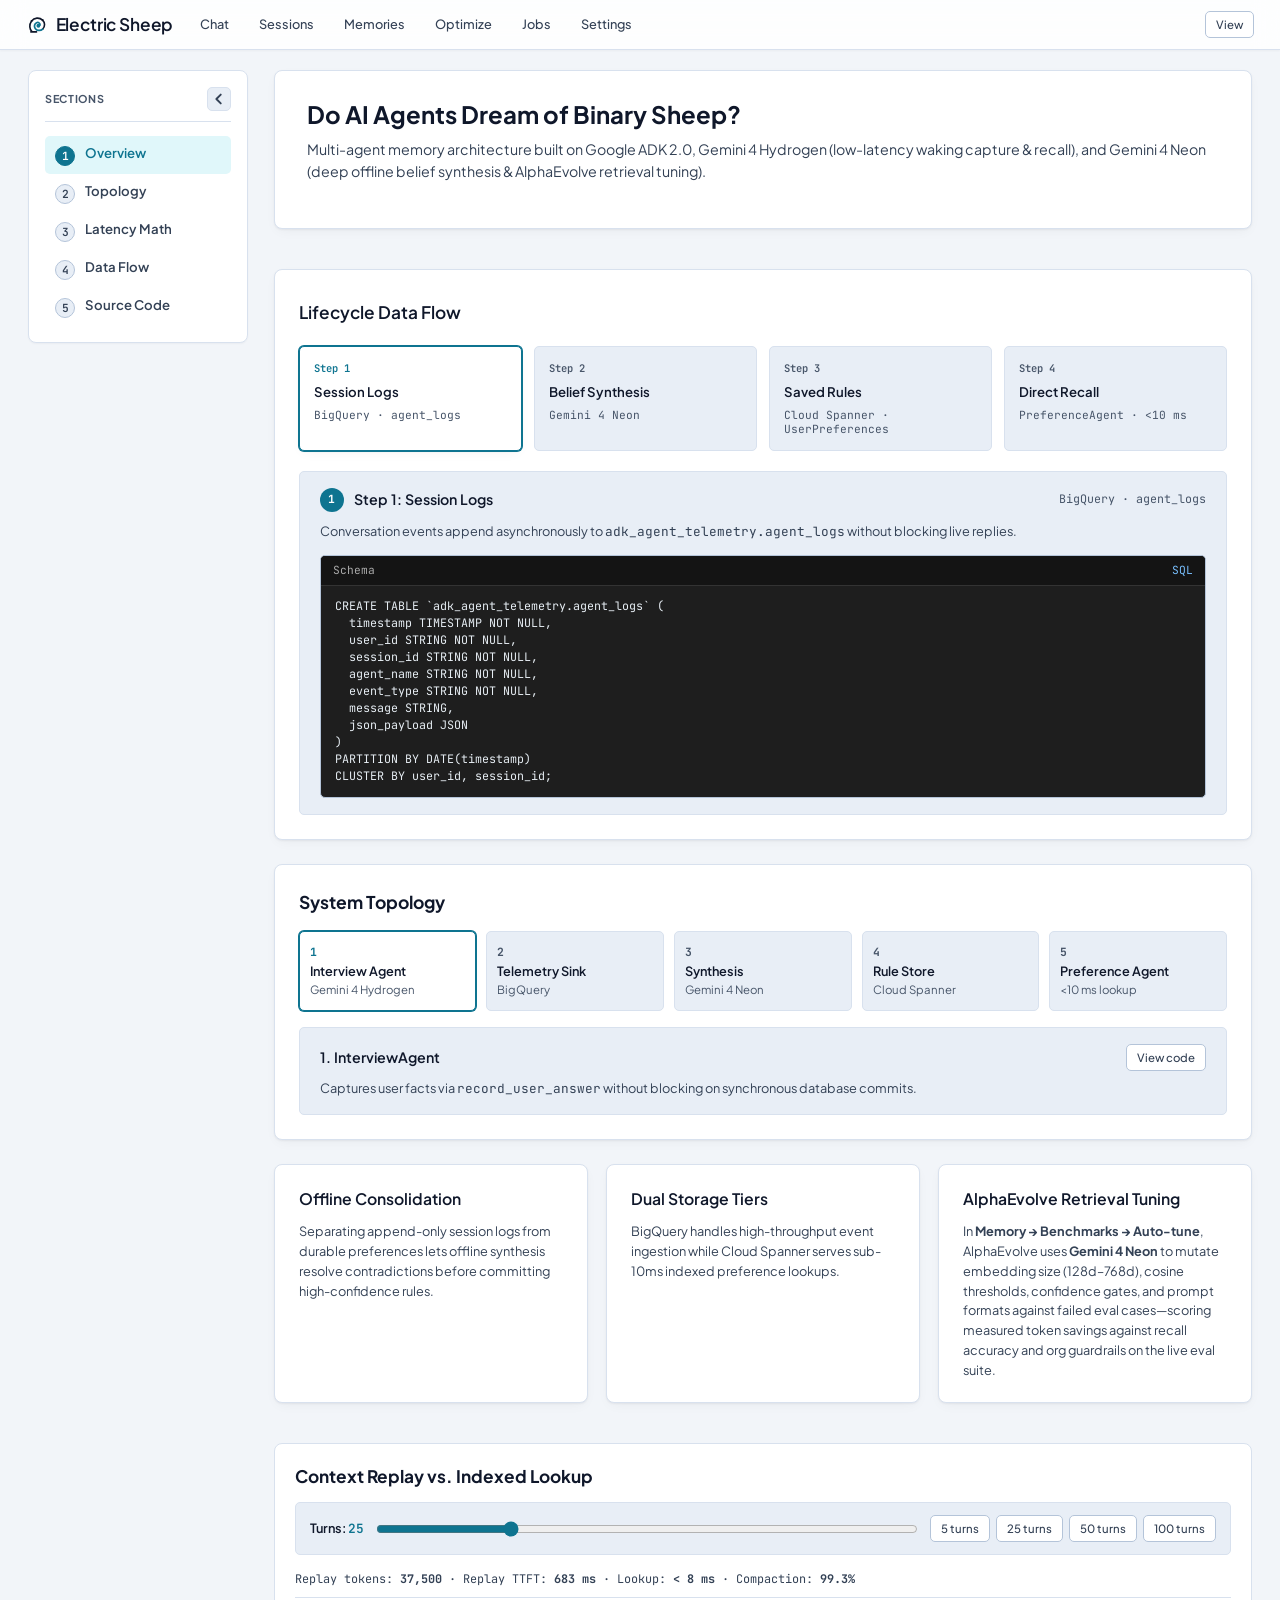
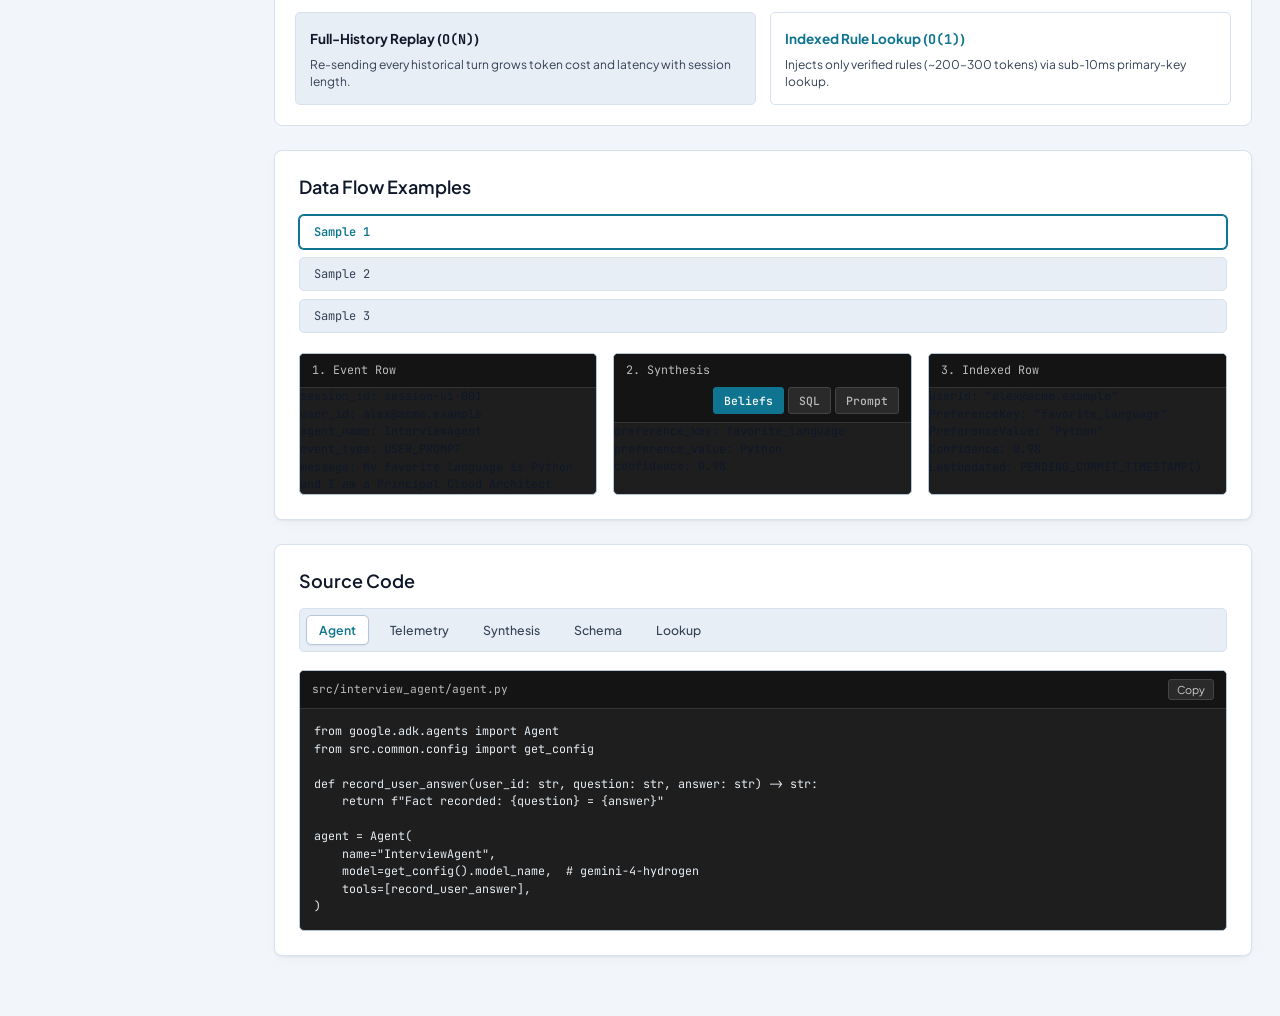
==== commit 7e16de39: "feat(studio): add Jobs tab, async Spanner-backed job runner, and live SSE stream" ====
--- a/src/ui_service/static/how-it-works.html
+++ b/src/ui_service/static/how-it-works.html
@@ -3,13 +3,17 @@
 <head>
   <meta charset="UTF-8">
   <meta name="viewport" content="width=device-width, initial-scale=1.0">
+  <meta name="color-scheme" content="light dark">
   <title>Guide — Electric Sheep Architecture</title>
   <meta name="description" content="Architecture guide for Google ADK 2.0 multi-agent memory consolidation and recall.">
+  <script>
+    try { if (localStorage.getItem("sheep-theme") === "dark") document.documentElement.setAttribute("data-theme", "dark"); } catch (_) {}
+  </script>
   <link rel="preconnect" href="https://fonts.googleapis.com">
   <link rel="preconnect" href="https://fonts.gstatic.com" crossorigin>
-  <link href="https://fonts.googleapis.com/css2?family=IBM+Plex+Mono:ital,wght@0,400;0,500;0,600;1,400&family=IBM+Plex+Sans:ital,wght@0,300;0,400;0,500;0,600;0,700;1,400&display=swap" rel="stylesheet">
+  <link href="https://fonts.googleapis.com/css2?family=JetBrains+Mono:wght@400;500;600&family=Plus+Jakarta+Sans:wght@400;500;600;700&display=swap" rel="stylesheet">
   <link rel="icon" type="image/svg+xml" href="favicon.svg">
-  <link rel="stylesheet" href="style.css?v=2.5">
+  <link rel="stylesheet" href="style.css?v=3.9">
   <script type="module">
     if (!("popover" in HTMLElement.prototype)) {
       import("https://unpkg.com/@oddbird/popover-polyfill@latest/dist/popover.min.js");
@@ -34,8 +38,11 @@
         </div>
         <nav class="app-nav" aria-label="Main Navigation">
           <a href="index.html" class="nav-pill app-nav-link"><span>Chat</span></a>
-          <a href="studio.html" class="nav-pill app-nav-link"><span>Memory</span></a>
-          <a href="how-it-works.html" class="nav-pill app-nav-link active"><span>Guide</span></a>
+          <a href="studio.html#sessions" class="nav-pill app-nav-link"><span>Sessions</span></a>
+          <a href="studio.html" class="nav-pill app-nav-link"><span>Memories</span></a>
+          <a href="studio.html#optimize" class="nav-pill app-nav-link"><span>Optimize</span></a>
+          <a href="studio.html#jobs" class="nav-pill app-nav-link"><span>Jobs</span></a>
+          <a href="studio.html#settings" class="nav-pill app-nav-link"><span>Settings</span></a>
         </nav>
       </div>
 
@@ -43,18 +50,15 @@
         <div class="topbar-controls">
           <button type="button" popovertarget="viewMenuPopover" class="btn btn-secondary btn-sm">View</button>
           <div id="viewMenuPopover" popover="auto" class="view-menu-popover">
+            <a href="how-it-works.html" class="view-menu-item active" aria-current="page">Architecture guide</a>
             <button type="button" class="view-menu-item" data-toggle-theme>Dark theme</button>
             <button type="button" id="githubPopoutBtn" class="view-menu-item">GitHub</button>
-            <div class="info-tooltip-container">
-              <button type="button" id="sessionInfoBtn" class="view-menu-item" aria-describedby="sessionInfoTooltip">Architecture info</button>
-              <div id="sessionInfoTooltip" class="info-tooltip" role="tooltip">
-                <div class="info-tooltip-body">
-                  <div class="info-tooltip-item">
-                    <p>Read-only guide for the ADK 2.0 consolidation pipeline.</p>
-                  </div>
-                </div>
-              </div>
-            </div>
+            <details class="view-menu-disclosure">
+              <summary id="sessionInfoBtn" class="view-menu-item">Architecture info</summary>
+              <div id="sessionInfoTooltip" class="view-menu-note">
+                <p>Read-only guide for the offline memory consolidation and fast recall pipeline.</p>
+              </div>
+            </details>
             <div class="view-menu-divider"></div>
             <a href="/logout" class="signout-btn">Sign out</a>
           </div>
@@ -122,7 +126,7 @@
           <div class="hero-content">
             <h2>Do AI Agents Dream of Binary Sheep?</h2>
             <p class="hero-subtitle">
-              Multi-agent memory architecture built on Google ADK 2.0 and Gemini 3.8 Flash: append-only session logs distill offline into indexed preferences for sub-10ms recall.
+              Multi-agent memory architecture built on Google ADK 2.0, Gemini 4 Hydrogen (low-latency waking capture &amp; recall), and Gemini 4 Neon (deep offline belief synthesis &amp; AlphaEvolve retrieval tuning).
             </p>
           </div>
         </div>
@@ -142,7 +146,7 @@
             <button type="button" class="arch-stage-box" data-arch-step="2" role="tab" aria-selected="false">
               <div class="arch-stage-top"><span class="arch-stage-badge">Step 2</span></div>
               <div class="arch-stage-title">Belief Synthesis</div>
-              <div class="arch-stage-tech">Gemini 3.8 Flash</div>
+              <div class="arch-stage-tech">Gemini 4 Neon</div>
             </button>
 
             <button type="button" class="arch-stage-box" data-arch-step="3" role="tab" aria-selected="false">
@@ -200,7 +204,7 @@
             <button type="button" class="flow-node-btn active" data-flow-stage="1" role="tab" aria-selected="true">
               <span class="flow-node-num">1</span>
               <span class="flow-node-title">Interview Agent</span>
-              <span class="flow-node-sub">ADK 2.0</span>
+              <span class="flow-node-sub">Gemini 4 Hydrogen</span>
             </button>
             <button type="button" class="flow-node-btn" data-flow-stage="2" role="tab" aria-selected="false">
               <span class="flow-node-num">2</span>
@@ -210,7 +214,7 @@
             <button type="button" class="flow-node-btn" data-flow-stage="3" role="tab" aria-selected="false">
               <span class="flow-node-num">3</span>
               <span class="flow-node-title">Synthesis</span>
-              <span class="flow-node-sub">Gemini 3.8 Flash</span>
+              <span class="flow-node-sub">Gemini 4 Neon</span>
             </button>
             <button type="button" class="flow-node-btn" data-flow-stage="4" role="tab" aria-selected="false">
               <span class="flow-node-num">4</span>
@@ -248,6 +252,12 @@
             <h3>Dual Storage Tiers</h3>
             <p>
               BigQuery handles high-throughput event ingestion while Cloud Spanner serves sub-10ms indexed preference lookups.
+            </p>
+          </div>
+          <div class="philosophy-card">
+            <h3>AlphaEvolve Retrieval Tuning</h3>
+            <p>
+              In <strong>Memory → Benchmarks → Auto-tune</strong>, AlphaEvolve uses <strong>Gemini 4 Neon</strong> to mutate embedding size (128d–768d), cosine thresholds, confidence gates, and prompt formats against failed eval cases—scoring measured token savings against recall accuracy and org guardrails on the live eval suite.
             </p>
           </div>
         </div>
@@ -372,7 +382,7 @@
 
 agent = Agent(
     name="InterviewAgent",
-    model=get_config().model_name,  # gemini-3.8-flash
+    model=get_config().model_name,  # gemini-4-hydrogen
     tools=[record_user_answer],
 )</code></pre>
             </div>
@@ -402,7 +412,7 @@
     def sync_to_spanner(self, user_id: str, session_id: str) -&gt; dict:
         logs = self.telemetry_sink.get_session_logs(session_id)
         response = self.genai_client.models.generate_content(
-            model=get_config().model_name,  # gemini-3.8-flash
+            model=get_config().reasoning_model_name,  # gemini-4-neon
             contents=f"Extract structured beliefs:\n{logs}",
         )
         summary = self._parse_json(response.text)
@@ -472,6 +482,6 @@
     </div>
   </dialog>
 
-  <script src="how-it-works.js?v=2.5"></script>
+  <script src="how-it-works.js?v=3.0"></script>
 </body>
 </html>
--- a/src/ui_service/static/style.css
+++ b/src/ui_service/static/style.css
@@ -1,67 +1,98 @@
-/* Electric Sheep v2 • Brand v2.1 Machined Vellum & Blued Cast-Iron Design System */
+/* Electric Sheep v3 • Observatory Slate & Electric Teal Design System */
 
 :root {
-  --font-sans: 'IBM Plex Sans', -apple-system, BlinkMacSystemFont, 'Segoe UI', Roboto, sans-serif;
-  --font-mono: 'IBM Plex Mono', monospace;
-
-  /* Brand v2.1 Light Palette — Machined Vellum */
-  --bg-canvas: #f6f5f0;
+  color-scheme: light;
+  --font-sans: 'Plus Jakarta Sans', -apple-system, BlinkMacSystemFont, 'Segoe UI', sans-serif;
+  --font-mono: 'JetBrains Mono', ui-monospace, SFMono-Regular, monospace;
+
+  /* Observatory Light Palette — Alpine Porcelain & Electric Teal */
+  --bg-canvas: #f2f5f9;
   --surface-card: #ffffff;
-  --surface-elevated: #faf9f5;
-  --surface-muted: #eceae2;
-  --surface-code: #eceae2;
-
-  --border-subtle: #dad6ca;
-  --border-strong: #b8b2a2;
-  --border-active: #6a359c;
-
-  --text-primary: #14171c;
-  --text-secondary: #38414e;
-  --text-muted: #556070;
-
-  --color-primary: #6a359c;
-  --color-primary-hover: #53277d;
-  --color-secondary: #38414e;
-  --color-harvest: #965000;
-  --color-harvest-hover: #7a4000;
-  --color-success: #0b6a48;
-  --color-warn: #b83710;
-  --icon-accent: #6a359c;
-
-  --radius-sm: 4px;
-  --radius-md: 6px;
-  --radius-lg: 8px;
-
-  --shadow-subtle: 0 1px 2px rgba(20, 23, 28, 0.05);
-  --shadow-card: 0 1px 3px rgba(20, 23, 28, 0.08), 0 1px 2px rgba(20, 23, 28, 0.04);
+  --surface-elevated: #f8fafd;
+  --surface-muted: #e8eef6;
+  --surface-code: #e8eef6;
+  --surface-code-dark: #0f172a;
+  --surface-glass: rgba(255, 255, 255, 0.86);
+
+  --border-subtle: #d8e1ee;
+  --border-strong: #b4c4d9;
+  --border-active: #0e7490;
+
+  --text-primary: #0f172a;
+  --text-secondary: #334155;
+  --text-muted: #475569;
+
+  --color-primary: #0e7490;
+  --color-primary-hover: #155e75;
+  --color-primary-soft: #e0f7fa;
+  --on-primary: #ffffff;
+  --color-secondary: #334155;
+  --color-harvest: #4f46e5;
+  --color-harvest-hover: #4338ca;
+  --color-success: #059669;
+  --color-warn: #dc2626;
+  --icon-accent: #0891b2;
+
+  --radius-sm: 5px;
+  --radius-md: 8px;
+  --radius-lg: 10px;
+
+  --shadow-subtle: 0 1px 2px rgba(15, 23, 42, 0.04);
+  --shadow-card: 0 1px 2px rgba(15, 23, 42, 0.05), 0 4px 14px -4px rgba(15, 23, 42, 0.06);
+
+  accent-color: var(--color-primary);
+  scrollbar-color: var(--border-strong) transparent;
 }
 
 html[data-theme="dark"] {
   color-scheme: dark;
 
-  /* Brand v2.1 Dark Palette — Blued Cast-Iron */
-  --bg-canvas: #0b0e13;
-  --surface-card: #121720;
-  --surface-elevated: #181f2b;
-  --surface-muted: #07090d;
-  --surface-code: #07090d;
-
-  --border-subtle: #242d3d;
-  --border-strong: #39465e;
-  --border-active: #be94ff;
-
-  --text-primary: #eef1f6;
-  --text-secondary: #b6c0d0;
-  --text-muted: #8a96aa;
-
-  --color-primary: #be94ff;
-  --color-primary-hover: #d2b4ff;
-  --color-secondary: #b6c0d0;
-  --color-harvest: #ffb238;
-  --color-harvest-hover: #ffc566;
-  --color-success: #36dc96;
-  --color-warn: #ff6b3d;
-  --icon-accent: #be94ff;
+  /* Observatory Dark Palette — Deep Obsidian & Luminous Cyan */
+  --bg-canvas: #090e17;
+  --surface-card: #111827;
+  --surface-elevated: #172033;
+  --surface-muted: #0d1422;
+  --surface-code: #162033;
+  --surface-code-dark: #060a12;
+  --surface-glass: rgba(17, 24, 39, 0.88);
+
+  --border-subtle: #1e2b42;
+  --border-strong: #314464;
+  --border-active: #22d3ee;
+
+  --text-primary: #f1f5f9;
+  --text-secondary: #cbd5e1;
+  --text-muted: #94a3b8;
+
+  --color-primary: #22d3ee;
+  --color-primary-hover: #67e8f9;
+  --color-primary-soft: rgba(34, 211, 238, 0.14);
+  --on-primary: #06131a;
+  --color-secondary: #cbd5e1;
+  --color-harvest: #818cf8;
+  --color-harvest-hover: #a5b4fc;
+  --color-success: #34d399;
+  --color-warn: #f87171;
+  --icon-accent: #22d3ee;
+
+  --shadow-subtle: 0 1px 2px rgba(0, 0, 0, 0.25);
+  --shadow-card: 0 2px 8px rgba(0, 0, 0, 0.32), 0 1px 2px rgba(0, 0, 0, 0.2);
+}
+
+:focus-visible {
+  outline: 2px solid var(--color-primary);
+  outline-offset: 2px;
+}
+
+@media (forced-colors: active) {
+  :root {
+    --border-subtle: CanvasText;
+    --border-strong: CanvasText;
+    --color-primary: Highlight;
+  }
+  :focus-visible {
+    outline: 2px solid Highlight;
+  }
 }
 
 * {
@@ -86,9 +117,24 @@
   -webkit-font-smoothing: antialiased;
 }
 
+button,
+input,
+select,
+textarea {
+  font-family: inherit;
+}
+
+code,
+pre,
+kbd {
+  font-family: var(--font-mono);
+}
+
 /* Header & Navigation Bar */
 .app-bar {
-  background-color: var(--surface-card);
+  background-color: var(--surface-glass);
+  backdrop-filter: blur(12px);
+  -webkit-backdrop-filter: blur(12px);
   border-bottom: 1px solid var(--border-subtle);
   position: sticky;
   top: 0;
@@ -96,6 +142,12 @@
   box-shadow: var(--shadow-subtle);
 }
 
+@supports not (backdrop-filter: blur(12px)) {
+  .app-bar {
+    background-color: var(--surface-card);
+  }
+}
+
 .app-bar-content {
   max-width: 100%;
   width: 100%;
@@ -174,8 +226,8 @@
 }
 
 .nav-pill.active {
-  background-color: var(--surface-muted);
-  border-color: var(--border-subtle);
+  background-color: var(--color-primary-soft);
+  border-color: color-mix(in oklab, var(--color-primary) 28%, transparent);
   color: var(--color-primary);
   font-weight: 600;
 }
@@ -278,7 +330,7 @@
 .info-icon-btn:hover,
 .info-icon-btn.active {
   background: var(--color-primary);
-  color: #ffffff;
+  color: var(--on-primary);
   border-color: var(--color-primary);
 }
 
@@ -420,6 +472,7 @@
   align-items: center;
   justify-content: space-between;
   gap: 8px;
+  width: 100%;
 }
 
 .left-nav-collapse-btn {
@@ -504,11 +557,13 @@
 
 .nav-title {
   display: block;
-  font-size: 0.75rem;
+  font-family: var(--font-sans);
+  font-size: 0.72rem;
   font-weight: 700;
-  letter-spacing: 0.05em;
+  letter-spacing: 0.06em;
   color: var(--text-muted);
   text-transform: uppercase;
+  line-height: 1.3;
 }
 
 .nav-subtitle {
@@ -540,14 +595,14 @@
 }
 
 .nav-item.active {
-  background-color: var(--surface-muted);
+  background-color: var(--color-primary-soft);
   color: var(--color-primary);
 }
 
 .nav-step-icon {
   font-family: var(--font-mono);
   font-size: 0.75rem;
-  font-weight: 700;
+  font-weight: 600;
   display: inline-flex;
   align-items: center;
   justify-content: center;
@@ -564,7 +619,7 @@
 
 .nav-item.active .nav-step-icon {
   background-color: var(--color-primary);
-  color: #ffffff;
+  color: var(--on-primary);
   border-color: var(--color-primary);
 }
 
@@ -575,7 +630,7 @@
 }
 
 .left-nav.collapsed .nav-item.active:hover .nav-step-icon {
-  color: #ffffff;
+  color: var(--on-primary);
 }
 
 .nav-item-text {
@@ -813,7 +868,7 @@
 
 .btn-primary {
   background-color: var(--color-primary);
-  color: #ffffff;
+  color: var(--on-primary);
 }
 
 .btn-primary:hover {
@@ -833,7 +888,7 @@
 
 .btn-harvest {
   background-color: var(--color-harvest);
-  color: #ffffff;
+  color: var(--on-primary);
 }
 
 .btn-harvest:hover {
@@ -960,7 +1015,7 @@
 .user-msg {
   align-self: flex-end;
   background-color: var(--color-primary);
-  color: #ffffff;
+  color: var(--on-primary);
 }
 
 .msg-sender {
@@ -1090,6 +1145,54 @@
   overflow-x: auto;
 }
 
+.activity-table-wrapper {
+  max-height: clamp(320px, calc(100dvh - 380px), 520px);
+  overflow-x: auto;
+  overflow-y: auto;
+}
+
+.activity-table-wrapper .data-table thead th {
+  position: sticky;
+  top: 0;
+  z-index: 1;
+}
+
+.activity-msg-cell {
+  word-break: break-word;
+  overflow-wrap: anywhere;
+}
+
+.activity-msg-text {
+  white-space: pre-wrap;
+}
+
+.activity-msg-text.is-expanded {
+  display: block;
+  max-height: 220px;
+  overflow-y: auto;
+}
+
+.activity-msg-toggle {
+  background: none;
+  border: none;
+  padding: 0;
+  margin-left: 6px;
+  font: inherit;
+  font-size: 0.75rem;
+  font-weight: 500;
+  color: var(--color-primary, #1a73e8);
+  cursor: pointer;
+  text-decoration: underline;
+}
+
+.activity-table-footer {
+  display: flex;
+  align-items: center;
+  justify-content: space-between;
+  gap: 12px;
+  margin-top: 10px;
+}
+
 .data-table {
   width: 100%;
   border-collapse: collapse;
@@ -1141,12 +1244,13 @@
   display: flex;
   align-items: center;
   gap: 12px;
-  padding: 16px;
-  background-color: var(--surface-muted);
-  border: 1px dashed var(--border-strong);
-  border-radius: var(--radius-sm);
-  color: var(--text-secondary);
-  font-size: 0.85rem;
+  padding: 14px 16px;
+  background-color: var(--surface-elevated);
+  border: 1px solid var(--border-subtle);
+  border-inline-start: 3px solid var(--color-harvest);
+  border-radius: var(--radius-md);
+  color: var(--text-secondary);
+  font-size: 0.86rem;
 }
 
 .dream-icon {
@@ -1295,12 +1399,13 @@
   color: var(--text-muted);
 }
 
-/* Collapsible Code Inspector */
+/* Collapsible Code Inspector — flush disclosure (zero box-in-a-box) */
 .code-arch-collapse {
-  background-color: var(--surface-muted);
-  border: 1px solid var(--border-subtle);
-  border-radius: var(--radius-sm);
-  padding: 10px 14px;
+  background-color: transparent;
+  border: none;
+  border-top: 1px solid var(--border-subtle);
+  border-radius: 0;
+  padding: 12px 0 0;
 }
 
 .code-arch-collapse summary {
@@ -1308,42 +1413,71 @@
   font-weight: 600;
   color: var(--text-secondary);
   cursor: pointer;
+  display: inline-flex;
+  align-items: center;
+  gap: 6px;
+  list-style: none;
+  padding: 4px 0;
+}
+
+.code-arch-collapse summary::-webkit-details-marker {
+  display: none;
+}
+
+.code-arch-collapse summary::before {
+  content: "▸";
+  font-size: 0.78rem;
+  color: var(--color-primary);
+  transition: transform 0.15s ease;
+}
+
+.code-arch-collapse[open] summary::before {
+  transform: rotate(90deg);
+}
+
+.code-arch-collapse summary:hover {
+  color: var(--color-primary);
 }
 
 .code-arch-content {
-  margin-top: 10px;
-  padding-top: 8px;
-  border-top: 1px solid var(--border-subtle);
+  margin-top: 8px;
+  padding-top: 0;
+  border-top: none;
 }
 
 .code-snippet-box {
-  background-color: #2b2b2b;
-  color: #f8f8f2;
-  border-radius: var(--radius-sm);
+  background-color: var(--surface-code-dark);
+  color: #e2e8f0;
+  border: 1px solid var(--border-subtle);
+  border-radius: var(--radius-md);
   overflow: hidden;
-  margin-top: 8px;
+  margin-top: 6px;
 }
 
 .code-header {
   display: flex;
   justify-content: space-between;
-  padding: 6px 12px;
-  background-color: #1e1e1e;
+  padding: 7px 12px;
+  background-color: rgba(255, 255, 255, 0.04);
+  border-bottom: 1px solid rgba(255, 255, 255, 0.08);
   font-family: var(--font-mono);
-  font-size: 0.75rem;
-  color: #bbb;
+  font-size: 0.74rem;
+  color: #94a3b8;
 }
 
 .code-badge {
-  color: #79c0ff;
+  color: #22d3ee;
 }
 
 .code-snippet-box pre {
-  padding: 10px 14px;
+  padding: 12px 14px;
   font-family: var(--font-mono);
   font-size: 0.78rem;
   overflow-x: auto;
-  line-height: 1.4;
+  line-height: 1.5;
+  white-space: pre-wrap;
+  word-break: break-word;
+  max-height: 360px;
 }
 
 /* Stage 5: Sub-Panels */
@@ -1750,7 +1884,7 @@
   height: 24px;
   border-radius: 50%;
   background-color: var(--color-primary);
-  color: #ffffff;
+  color: var(--on-primary);
   font-family: var(--font-mono);
   font-size: 0.75rem;
   font-weight: 700;
@@ -1946,7 +2080,7 @@
 /* Philosophy Section */
 .philosophy-grid {
   display: grid;
-  grid-template-columns: 1fr 1fr;
+  grid-template-columns: repeat(auto-fit, minmax(260px, 1fr));
   gap: 18px;
 }
 
@@ -2085,7 +2219,7 @@
 .dream-tab-btn.active {
   background-color: var(--color-primary);
   border-color: var(--color-primary);
-  color: #ffffff;
+  color: var(--on-primary);
 }
 
 /* Production Code Spotlight */
@@ -2346,8 +2480,8 @@
 .preset-pill.active {
   background-color: var(--color-primary);
   border-color: var(--color-primary);
-  color: #ffffff;
-  box-shadow: 0 1px 3px rgba(28, 61, 90, 0.25);
+  color: var(--on-primary);
+  box-shadow: 0 1px 3px rgba(15, 23, 42, 0.25);
 }
 
 .preset-icon {
@@ -2605,7 +2739,7 @@
   overflow: hidden;
   display: flex;
   flex-direction: column;
-  background: var(--bg-page);
+  background: var(--bg-canvas);
 }
 
 body.studio-workbench-body .app-body-layout,
@@ -2621,7 +2755,7 @@
   height: calc(100dvh - 57px);
   overflow: hidden;
   position: relative;
-  background: var(--bg-page);
+  background: var(--bg-canvas);
 }
 
 body.studio-workbench-body .app-body-layout:has(.studio-inspector-drawer.collapsed),
@@ -2732,9 +2866,9 @@
 }
 
 .chip:hover {
-  background: #eff6ff;
-  border-color: #1d4ed8;
-  color: #1d4ed8;
+  background: var(--color-primary-soft);
+  border-color: var(--color-primary);
+  color: var(--color-primary);
 }
 
 /* Left Mode Switcher Rail */
@@ -2769,20 +2903,25 @@
   display: none;
 }
 
-.left-nav-header {
+body.studio-workbench-body .left-nav-header {
   display: flex;
   align-items: center;
   justify-content: space-between;
-  padding: 0 6px 8px 6px;
+  margin-bottom: 0;
+  padding: 0 4px 10px 4px;
   border-bottom: 1px solid var(--border-subtle);
 }
 
-.left-nav-title {
-  font-size: 0.76rem;
+.nav-title,
+.left-nav-title,
+.rail-section-title {
+  font-family: var(--font-sans);
+  font-size: 0.72rem;
   font-weight: 700;
   text-transform: uppercase;
   letter-spacing: 0.06em;
   color: var(--text-muted);
+  line-height: 1.3;
 }
 
 .left-nav-list {
@@ -2798,11 +2937,12 @@
   display: flex;
   align-items: center;
   gap: 10px;
-  padding: 9px 10px;
+  padding: 8px 10px;
   border-radius: var(--radius-sm);
   color: var(--text-secondary);
   text-decoration: none;
-  font-size: 0.82rem;
+  font-family: var(--font-sans);
+  font-size: 0.84rem;
   font-weight: 500;
   border: 1px solid transparent;
   transition: background 0.14s ease, color 0.14s ease, border-color 0.14s ease;
@@ -2815,9 +2955,10 @@
 }
 
 .left-nav-item.active {
-  background: #eef2ff;
-  color: #3730a3;
-  border-color: #c7d2fe;
+  background: var(--color-primary-soft);
+  color: var(--color-primary);
+  border-color: var(--border-subtle);
+  border-color: color-mix(in srgb, var(--color-primary) 28%, transparent);
   font-weight: 600;
 }
 
@@ -2832,15 +2973,15 @@
   border: 1px solid var(--border-strong);
   font-family: var(--font-mono);
   font-size: 0.75rem;
-  font-weight: 700;
+  font-weight: 600;
   color: var(--text-secondary);
   flex-shrink: 0;
 }
 
 .left-nav-item.active .nav-step-badge {
-  background: #3730a3;
-  border-color: #3730a3;
-  color: #ffffff;
+  background: var(--color-primary);
+  border-color: var(--color-primary);
+  color: var(--on-primary);
 }
 
 .nav-mode-copy {
@@ -2851,7 +2992,7 @@
 }
 
 .nav-mode-title {
-  font-size: 0.82rem;
+  font-size: 0.84rem;
   font-weight: 600;
   color: inherit;
 }
@@ -2865,7 +3006,7 @@
 }
 
 .left-nav-item.active .nav-mode-sub {
-  color: #4338ca;
+  color: var(--color-primary);
 }
 
 .studio-rail-section {
@@ -2933,11 +3074,13 @@
   min-height: 0;
   overflow-y: auto;
   overflow-x: hidden;
-  padding: 12px 16px 28px 16px;
+  scrollbar-gutter: stable;
+  overscroll-behavior: contain;
+  padding: 0 16px 28px 16px;
   gap: 10px;
 }
 
-/* Sticky Single-Row Studio Command & Dropdown Toolbar */
+/* Sticky Single-Row Studio Command & Dropdown Toolbar (Flush Edge-to-Edge, Zero Scroll Bleed) */
 .studio-intent-bar,
 .studio-command-bar {
   position: sticky;
@@ -2948,13 +3091,14 @@
   justify-content: space-between;
   flex-wrap: nowrap;
   gap: 12px;
-  background: #ffffff;
-  border: 1px solid var(--border-subtle);
-  border-radius: var(--radius-sm);
-  padding: 8px 14px;
-  margin-bottom: 2px;
+  background: var(--surface-card);
+  border: none;
+  border-bottom: 1px solid var(--border-subtle);
+  border-radius: 0;
+  padding: 10px 20px;
+  margin: 0 -16px 4px -16px;
   flex-shrink: 0;
-  box-shadow: 0 1px 3px rgba(15, 23, 42, 0.04);
+  box-shadow: var(--shadow-subtle);
 }
 
 @media (max-width: 1100px) {
@@ -2974,10 +3118,9 @@
 .toolbar-current-view {
   display: flex;
   align-items: center;
-  gap: 8px;
+  gap: 10px;
   min-width: 0;
-  padding-right: 12px;
-  border-right: 1px solid var(--border-subtle);
+  padding-right: 4px;
 }
 
 .toolbar-view-title {
@@ -3667,44 +3810,44 @@
   line-height: 1.45;
 }
 
-/* Scope Tier Badges (DESIGN.md Section 5.7) */
+/* Scope Tier Badges (Observatory Light + Dark Theme Aware) */
 .scope-badge-org,
 .badge-indigo {
-  background-color: #eef2ff;
-  color: #3730a3;
-  border: 1px solid #c7d2fe;
+  background-color: rgba(79, 70, 229, 0.12);
+  color: var(--color-harvest);
+  border: 1px solid rgba(79, 70, 229, 0.28);
 }
 
 .scope-badge-team,
 .badge-teal {
-  background-color: #f0fdfa;
-  color: #0f766e;
-  border: 1px solid #99f6e4;
+  background-color: var(--color-primary-soft);
+  color: var(--color-primary);
+  border: 1px solid rgba(14, 116, 144, 0.28);
 }
 
 .scope-badge-agent {
-  background-color: #eff6ff;
-  color: #1d4ed8;
-  border: 1px solid #bfdbfe;
+  background-color: rgba(29, 78, 216, 0.12);
+  color: var(--color-primary);
+  border: 1px solid rgba(29, 78, 216, 0.26);
 }
 
 .scope-badge-user,
 .badge-slate {
-  background-color: #f1f5f9;
-  color: #334155;
-  border: 1px solid #cbd5e1;
+  background-color: var(--surface-muted);
+  color: var(--text-secondary);
+  border: 1px solid var(--border-subtle);
 }
 
 .badge-green {
-  background-color: #ecfdf5;
-  color: #047857;
-  border: 1px solid #a7f3d0;
+  background-color: rgba(5, 150, 105, 0.12);
+  color: var(--color-success);
+  border: 1px solid rgba(5, 150, 105, 0.28);
 }
 
 .badge-danger {
-  background-color: #fef2f2;
-  color: #b91c1c;
-  border: 1px solid #fecaca;
+  background-color: rgba(220, 38, 38, 0.12);
+  color: var(--color-warn);
+  border: 1px solid rgba(220, 38, 38, 0.28);
 }
 
 /* Studio Controls & Compact Toolbars */
@@ -4317,7 +4460,7 @@
   padding: 6px 10px;
   border: 1px solid var(--border-strong);
   border-radius: var(--radius-sm);
-  background: #ffffff;
+  background: var(--surface-card);
   color: var(--text-primary);
 }
 
@@ -4325,7 +4468,7 @@
 .studio-prompt-input-main:focus {
   outline: none;
   border-color: var(--color-primary);
-  box-shadow: 0 0 0 2px rgba(28, 61, 90, 0.12);
+  box-shadow: 0 0 0 2px var(--color-primary-soft);
 }
 
 /* Non-linear workspace nav icon */
@@ -4336,7 +4479,7 @@
   width: 20px;
   height: 20px;
   border-radius: 4px;
-  background: rgba(28, 61, 90, 0.08);
+  background: var(--color-primary-soft);
   color: var(--color-primary);
   font-size: 0.76rem;
   flex-shrink: 0;
@@ -4344,7 +4487,7 @@
 
 .left-nav-item.active .nav-tool-icon {
   background: var(--color-primary);
-  color: #ffffff;
+  color: var(--on-primary);
 }
 
 /* Trajectory Explorer & Candidate Memory Extractor */
@@ -4380,7 +4523,7 @@
 .studio-signal-pill.active {
   background: var(--color-primary);
   border-color: var(--color-primary);
-  color: #ffffff;
+  color: var(--on-primary);
 }
 
 .studio-candidates-grid {
@@ -4683,7 +4826,7 @@
 
 .studio-intent-tab.active .left-nav-icon {
   background: var(--color-primary);
-  color: #ffffff;
+  color: var(--on-primary);
 }
 
 .studio-intent-tab-text {
@@ -4719,6 +4862,7 @@
   gap: 4px;
   padding: 3px 8px;
   border-radius: 6px;
+  font-family: var(--font-sans);
   font-size: 0.75rem;
   font-weight: 500;
   background: var(--surface-card);
@@ -4734,7 +4878,7 @@
 }
 
 .left-scope-pill.active {
-  background: var(--surface-muted);
+  background: var(--color-primary-soft);
   border-color: var(--color-primary);
   color: var(--color-primary);
   font-weight: 600;
@@ -4742,7 +4886,8 @@
 
 .left-scope-pill span {
   font-family: var(--font-mono);
-  font-size: 0.75rem;
+  font-variant-numeric: tabular-nums;
+  font-size: 0.72rem;
   opacity: 0.9;
 }
 
@@ -4869,19 +5014,19 @@
   padding: 5px 7px;
   border-radius: var(--radius-sm);
   border: 1px solid var(--border-subtle);
-  background: #ffffff;
+  background: var(--surface-card);
   cursor: pointer;
   transition: all 0.12s ease;
 }
 
 .left-memory-node:hover {
   border-color: var(--color-primary);
-  background: #f8fafc;
+  background: var(--surface-muted);
 }
 
 .left-memory-node.active {
   border-color: var(--color-primary);
-  background: #eff6ff;
+  background: var(--color-primary-soft);
 }
 
 .left-mem-node-top {
@@ -4892,6 +5037,7 @@
 }
 
 .left-mem-node-key {
+  font-family: var(--font-mono);
   font-size: 0.76rem;
   font-weight: 600;
   color: var(--text-primary);
@@ -4947,14 +5093,316 @@
 }
 
 /* ============================================================================
-   Right Drawer: Tutorial & Guide Pane (#inspectorGuidePane)
+   Right Drawer: Redesigned Lifecycle Guide Pane (#inspectorGuidePane)
+   & 3-Pane Studio Pipeline Navigation Styles
    ============================================================================ */
-.studio-guide-step-card {
-  padding: 10px;
-  margin-bottom: 10px;
-  border-radius: var(--radius-sm);
-  border: 1px solid var(--border-subtle);
+.studio-guide-step-card,
+.guide-section-card {
+  padding-block: 12px;
+  padding-inline: 12px;
+  margin-block-end: 10px;
+  border-radius: var(--radius-md, 8px);
+  border: 1px solid var(--border-subtle);
+  background: var(--surface-card);
+}
+
+.guide-section-header {
+  display: flex;
+  align-items: center;
+  justify-content: space-between;
+  margin-block-end: 8px;
+}
+
+.guide-section-title {
+  margin: 0;
+  font-size: 0.85rem;
+  font-weight: 700;
+  color: var(--text-primary);
+  letter-spacing: -0.01em;
+}
+
+.guide-section-label {
+  margin: 0;
+  font-size: 0.7rem;
+  font-weight: 700;
+  text-transform: uppercase;
+  letter-spacing: 0.05em;
+  color: var(--text-muted);
+}
+
+.studio-guide-steps,
+.guide-flow-list {
+  list-style: none;
+  margin: 0;
+  padding: 0;
+  display: flex;
+  flex-direction: column;
+  gap: 6px;
+}
+
+.guide-step-btn {
+  display: flex;
+  align-items: flex-start;
+  gap: 10px;
+  width: 100%;
+  padding-block: 8px;
+  padding-inline: 8px;
+  border: 1px solid var(--border-subtle);
+  border-radius: var(--radius-sm, 5px);
+  background: var(--surface-elevated);
+  text-align: start;
+  cursor: pointer;
+  transition: border-color 0.14s ease, background-color 0.14s ease;
+}
+
+.guide-step-btn:hover,
+.guide-step-btn:focus-visible {
+  border-color: var(--color-primary);
+  background: var(--color-primary-soft);
+  outline: none;
+}
+
+.guide-step-num {
+  flex: 0 0 20px;
+  inline-size: 20px;
+  block-size: 20px;
+  border-radius: 999px;
+  background: var(--color-primary-soft);
+  color: var(--color-primary);
+  font-family: var(--font-mono);
+  font-size: 0.7rem;
+  font-weight: 700;
+  display: inline-flex;
+  align-items: center;
+  justify-content: center;
+  margin-block-start: 1px;
+}
+
+.guide-step-copy {
+  display: flex;
+  flex-direction: column;
+  gap: 2px;
+  min-inline-size: 0;
+}
+
+.guide-step-copy strong {
+  font-size: 0.79rem;
+  font-weight: 600;
+  color: var(--text-primary);
+  line-height: 1.3;
+}
+
+.guide-step-copy span {
+  font-size: 0.73rem;
+  color: var(--text-secondary);
+  line-height: 1.4;
+}
+
+.guide-step-copy code {
+  font-family: var(--font-mono);
+  font-size: 0.69rem;
+  color: var(--color-primary);
+}
+
+.guide-btn-grid {
+  display: grid;
+  grid-template-columns: repeat(2, minmax(0, 1fr));
+  gap: 8px;
+}
+
+.guide-action-list {
+  display: flex;
+  flex-direction: column;
+  gap: 5px;
+}
+
+.guide-action-row {
+  display: flex;
+  align-items: center;
+  justify-content: space-between;
+  gap: 8px;
+  width: 100%;
+  padding-block: 7px;
+  padding-inline: 10px;
+  border: 1px solid var(--border-subtle);
+  border-radius: var(--radius-sm, 5px);
+  background: var(--surface-elevated);
+  color: var(--text-primary);
+  font-size: 0.77rem;
+  font-weight: 500;
+  text-align: start;
+  cursor: pointer;
+  transition: border-color 0.14s ease, background-color 0.14s ease, color 0.14s ease;
+}
+
+.guide-action-row:hover,
+.guide-action-row:focus-visible {
+  border-color: var(--color-primary);
+  background: var(--color-primary-soft);
+  color: var(--color-primary);
+  outline: none;
+}
+
+.guide-action-title {
+  min-inline-size: 0;
+  overflow: hidden;
+  text-overflow: ellipsis;
+  white-space: nowrap;
+}
+
+.guide-action-arrow {
+  flex: 0 0 auto;
+  font-size: 0.75rem;
+  color: var(--text-muted);
+}
+
+.guide-action-row:hover .guide-action-arrow {
+  color: var(--color-primary);
+}
+
+/* Left Rail Lifecycle Step Numbers & Collapsible Scope IDs */
+.nav-item-label-group {
+  display: inline-flex;
+  align-items: center;
+  gap: 6px;
+  min-inline-size: 0;
+  overflow: hidden;
+  white-space: nowrap;
+}
+
+.studio-workspace-nav-btn {
+  gap: 6px;
+}
+
+.studio-workspace-nav-btn .nav-item-title {
+  font-family: var(--font-sans);
+  font-size: 0.84rem;
+  font-weight: inherit;
+  line-height: 1.35;
+  overflow: hidden;
+  text-overflow: ellipsis;
+  white-space: nowrap;
+}
+
+.ws-nav-badge {
+  flex: 0 0 auto;
+  white-space: nowrap;
+}
+
+.rail-step-num {
+  flex: 0 0 18px;
+  inline-size: 18px;
+  block-size: 18px;
+  border-radius: 999px;
   background: var(--surface-muted);
+  color: var(--text-secondary);
+  font-family: var(--font-mono);
+  font-size: 0.67rem;
+  font-weight: 600;
+  display: inline-flex;
+  align-items: center;
+  justify-content: center;
+}
+
+.studio-workspace-nav-btn.active .rail-step-num {
+  background: var(--color-primary);
+  color: var(--on-primary);
+}
+
+.rail-sub-disclosure {
+  margin-block-start: 8px;
+}
+
+.rail-sub-disclosure-summary {
+  list-style: none;
+  cursor: pointer;
+  font-size: 0.72rem;
+  font-weight: 600;
+  color: var(--text-secondary);
+  padding-block: 3px;
+  user-select: none;
+}
+
+.rail-sub-disclosure-summary::-webkit-details-marker {
+  display: none;
+}
+
+.rail-sub-disclosure-summary::before {
+  content: "▸ ";
+  color: var(--text-muted);
+}
+
+.rail-sub-disclosure[open] > .rail-sub-disclosure-summary::before {
+  content: "▾ ";
+  color: var(--color-primary);
+}
+
+.rail-sub-disclosure[open] > .rail-sub-disclosure-summary {
+  margin-block-end: 6px;
+}
+
+/* Center Command Bar Lifecycle Flow Strip */
+.studio-lifecycle-strip {
+  display: inline-flex;
+  align-items: center;
+  gap: 4px;
+  padding-block: 3px;
+  padding-inline: 6px;
+  border: 1px solid var(--border-subtle);
+  border-radius: 999px;
+  background: var(--surface-elevated);
+}
+
+.studio-lifecycle-step {
+  border: none;
+  background: transparent;
+  color: var(--text-secondary);
+  font-size: 0.72rem;
+  font-weight: 600;
+  padding-block: 3px;
+  padding-inline: 8px;
+  border-radius: 999px;
+  cursor: pointer;
+  white-space: nowrap;
+  transition: background-color 0.14s ease, color 0.14s ease;
+}
+
+.studio-lifecycle-step:hover {
+  color: var(--text-primary);
+  background: var(--surface-card);
+}
+
+.studio-lifecycle-step.active {
+  background: var(--color-primary-soft);
+  color: var(--color-primary);
+}
+
+.studio-lifecycle-sep {
+  font-size: 0.68rem;
+  color: var(--text-muted);
+  user-select: none;
+}
+
+@container studio-canvas (max-width: 960px) {
+  .studio-lifecycle-strip {
+    display: none;
+  }
+}
+
+.inline-flow-link {
+  border: none;
+  background: none;
+  padding: 0;
+  color: var(--color-primary);
+  font: inherit;
+  font-weight: 600;
+  cursor: pointer;
+  text-decoration: underline;
+  text-underline-offset: 2px;
+}
+
+.inline-flow-link:hover {
+  color: var(--color-primary-hover);
 }
 
 /* ============================================================================
@@ -4982,9 +5430,10 @@
 }
 
 .studio-workspace-nav-section {
-  padding: 8px 10px 6px 10px;
-  border-bottom: 1px solid var(--border-subtle);
-  background: var(--surface-color);
+  padding: 0;
+  border-top: none;
+  border-bottom: none;
+  background: transparent;
 }
 
 .studio-workspace-nav-group {
@@ -4998,13 +5447,14 @@
   align-items: center;
   justify-content: space-between;
   width: 100%;
-  padding: 6px 8px;
+  padding: 7px 10px;
   border: 1px solid transparent;
   border-radius: var(--radius-sm);
   background: transparent;
   color: var(--text-secondary);
-  font-size: 0.76rem;
-  font-weight: 600;
+  font-family: var(--font-sans);
+  font-size: 0.84rem;
+  font-weight: 500;
   text-align: left;
   cursor: pointer;
   transition: background-color 0.14s ease, color 0.14s ease, border-color 0.14s ease;
@@ -5016,10 +5466,11 @@
 }
 
 .studio-workspace-nav-btn.active {
-  background: var(--primary-light);
-  color: var(--primary-color);
-  border-color: rgba(26, 115, 232, 0.28);
-  font-weight: 700;
+  background: var(--color-primary-soft);
+  color: var(--color-primary);
+  border-color: var(--border-subtle);
+  border-color: color-mix(in srgb, var(--color-primary) 28%, transparent);
+  font-weight: 600;
 }
 
 .ws-nav-label {
@@ -5037,15 +5488,16 @@
   background: var(--surface-muted);
   border: 1px solid var(--border-subtle);
   color: var(--text-secondary);
-  font-family: var(--code-font);
-  font-size: 0.75rem;
-  font-weight: 700;
+  font-family: var(--font-mono);
+  font-variant-numeric: tabular-nums;
+  font-size: 0.72rem;
+  font-weight: 600;
 }
 
 .ws-nav-badge-indigo {
   background: rgba(99, 102, 241, 0.12);
   border-color: rgba(99, 102, 241, 0.32);
-  color: #6366f1;
+  color: var(--color-harvest);
 }
 
 .studio-workspace-view {
@@ -5114,8 +5566,8 @@
   border-radius: 999px;
   background: rgba(13, 148, 136, 0.1);
   border: 1px solid rgba(13, 148, 136, 0.28);
-  color: #0d9488;
-  font-family: var(--code-font);
+  color: var(--color-primary);
+  font-family: var(--font-mono);
   font-size: 0.75rem;
   font-weight: 700;
 }
@@ -5151,7 +5603,7 @@
   align-items: center;
   padding: 2px 7px;
   border-radius: 999px;
-  font-family: var(--code-font);
+  font-family: var(--font-mono);
   font-size: 0.75rem;
   font-weight: 700;
   letter-spacing: 0.02em;
@@ -5160,32 +5612,32 @@
 .commit-pill-new {
   background: rgba(15, 157, 88, 0.12);
   border: 1px solid rgba(15, 157, 88, 0.32);
-  color: #0f9d58;
+  color: var(--color-success);
 }
 
 .commit-pill-modified {
   background: rgba(99, 102, 241, 0.12);
   border: 1px solid rgba(99, 102, 241, 0.34);
-  color: #6366f1;
+  color: var(--color-harvest);
 }
 
 .commit-pill-conflict {
   background: rgba(217, 48, 37, 0.12);
   border: 1px solid rgba(217, 48, 37, 0.32);
-  color: #d93025;
+  color: var(--color-warn);
 }
 
 .commit-pill-synced {
   background: rgba(13, 148, 136, 0.12);
   border: 1px solid rgba(13, 148, 136, 0.32);
-  color: #0d9488;
+  color: var(--color-primary);
 }
 
 /* 4-Tier Memory Tree Hierarchy Cards */
 .ws-tree-tier-block {
   border: 1px solid var(--border-subtle);
   border-radius: var(--radius-sm);
-  background: var(--surface-color);
+  background: var(--surface-card);
   overflow: hidden;
 }
 
@@ -5213,14 +5665,14 @@
   padding: 8px 10px;
   border: 1px solid var(--border-subtle);
   border-radius: var(--radius-sm);
-  background: var(--surface-color);
+  background: var(--surface-card);
   cursor: pointer;
   transition: border-color 0.14s ease, box-shadow 0.14s ease;
 }
 
 .ws-tree-node-card:hover {
-  border-color: var(--primary-color);
-  box-shadow: var(--elevation-1);
+  border-color: var(--color-primary);
+  box-shadow: var(--shadow-subtle);
 }
 
 .ws-tree-node-main {
@@ -5756,3 +6208,1491 @@
   word-break: break-word;
 }
 
+/* Concise stage & workspace inline annotations */
+.stage-guide-note {
+  font-size: 0.84rem;
+  color: var(--text-muted);
+  line-height: 1.45;
+  margin: -6px 0 14px;
+}
+
+.stage-guide-note a {
+  color: var(--color-primary);
+  text-decoration: none;
+  font-weight: 600;
+}
+
+.stage-guide-note a:hover {
+  text-decoration: underline;
+}
+
+.ws-master-header .stage-guide-note {
+  margin: 4px 0 0;
+}
+
+.sub-panel .stage-guide-note {
+  margin: -4px 0 10px;
+}
+
+/* Collapsible secondary sidebar sections in Studio (reduces rail clutter) */
+.rail-collapsible > summary.rail-collapsible-summary {
+  list-style: none;
+  cursor: pointer;
+  user-select: none;
+}
+
+.rail-collapsible > summary.rail-collapsible-summary::-webkit-details-marker {
+  display: none;
+}
+
+.rail-collapsible > summary.rail-collapsible-summary .rail-section-title::before {
+  content: "▸ ";
+  color: var(--text-muted);
+  display: inline-block;
+  margin-inline-end: 2px;
+}
+
+.rail-collapsible[open] > summary.rail-collapsible-summary .rail-section-title::before {
+  content: "▾ ";
+  color: var(--color-primary);
+}
+
+.rail-collapsible[open] > summary.rail-collapsible-summary {
+  margin-bottom: 8px;
+}
+
+/* Inline disclosure inside View popover — eliminates floating box-in-a-box */
+.view-menu-disclosure {
+  width: 100%;
+}
+
+.view-menu-disclosure > summary.view-menu-item {
+  list-style: none;
+  justify-content: space-between;
+}
+
+.view-menu-disclosure > summary.view-menu-item::-webkit-details-marker {
+  display: none;
+}
+
+.view-menu-disclosure > summary.view-menu-item::after {
+  content: "▸";
+  font-size: 0.72rem;
+  color: var(--text-muted);
+  transition: transform 0.15s ease;
+}
+
+.view-menu-disclosure[open] > summary.view-menu-item::after {
+  transform: rotate(90deg);
+  color: var(--color-primary);
+}
+
+.view-menu-note {
+  padding: 6px 10px 8px 12px;
+  margin: 2px 6px 4px 10px;
+  border-inline-start: 2px solid var(--color-primary);
+  display: flex;
+  flex-direction: column;
+  gap: 5px;
+  font-size: 0.78rem;
+  line-height: 1.45;
+  color: var(--text-secondary);
+}
+
+.view-menu-note p {
+  margin: 0;
+}
+
+.view-menu-note strong {
+  color: var(--text-primary);
+}
+
+.view-menu-note code {
+  font-family: var(--font-mono);
+  font-size: 0.73rem;
+  color: var(--color-primary);
+}
+
+/* --- Memories Tree | Graph Toggle, Provenance Graph, Session Log Viewer & Shared Inspector --- */
+.memories-view-toggle {
+  display: inline-flex;
+  align-items: center;
+  border: 1px solid var(--border-subtle);
+  border-radius: 6px;
+  background: var(--surface-muted);
+  padding: 2px;
+  gap: 2px;
+}
+
+.memories-view-btn {
+  appearance: none;
+  border: none;
+  background: transparent;
+  color: var(--text-secondary);
+  font-family: var(--font-sans);
+  font-size: 0.75rem;
+  font-weight: 500;
+  padding: 3px 10px;
+  border-radius: 4px;
+  cursor: pointer;
+  transition: background 0.12s ease, color 0.12s ease;
+}
+
+.memories-view-btn.active {
+  background: var(--surface-card);
+  color: var(--text-primary);
+  box-shadow: var(--shadow-subtle);
+}
+
+.ws-proposals-section {
+  padding: 10px 12px;
+  border-bottom: 1px solid var(--border-subtle);
+  background: var(--surface-elevated);
+}
+
+.ws-tree-node-card {
+  cursor: pointer;
+}
+
+.provenance-graph-wrap {
+  padding: 0;
+  overflow: hidden;
+  border-radius: 0 0 10px 10px;
+}
+
+/* Interactive Atom & Cards Memory Graph (LearnMap-style canvas) */
+.memory-graph-stage {
+  position: relative;
+  container-type: inline-size;
+  width: 100%;
+  height: 540px;
+  min-height: 440px;
+  background: var(--surface-card);
+  overflow: hidden;
+  user-select: none;
+}
+
+.memory-graph-canvas {
+  width: 100%;
+  height: 100%;
+  display: block;
+  touch-action: none;
+  cursor: grab;
+  outline: none;
+}
+
+.memory-graph-canvas:active {
+  cursor: grabbing;
+}
+
+.memory-graph-canvas.pointer {
+  cursor: pointer;
+}
+
+.memory-graph-empty {
+  position: absolute;
+  inset: 0;
+  display: flex;
+  align-items: center;
+  justify-content: center;
+  font-size: 0.8rem;
+  color: var(--text-muted);
+  pointer-events: none;
+}
+
+.graph-toolbar {
+  position: absolute;
+  top: 12px;
+  left: 12px;
+  z-index: 6;
+  display: inline-flex;
+  align-items: center;
+  gap: 2px;
+  padding: 3px;
+  background: var(--surface-glass);
+  border: 1px solid var(--border-subtle);
+  border-radius: 9px;
+  box-shadow: var(--shadow-subtle);
+}
+
+.graph-tb-btn {
+  appearance: none;
+  border: none;
+  background: transparent;
+  color: var(--text-primary);
+  font-family: var(--font-sans);
+  font-size: 0.76rem;
+  font-weight: 500;
+  padding: 5px 9px;
+  border-radius: 6px;
+  cursor: pointer;
+  line-height: 1.2;
+  white-space: nowrap;
+  transition: background 0.12s ease, color 0.12s ease;
+}
+
+.graph-tb-btn:hover {
+  background: var(--surface-muted);
+}
+
+.graph-view-anchor {
+  anchor-name: --es-graph-view-anchor;
+}
+
+.graph-tb-sep {
+  width: 1px;
+  height: 16px;
+  background: var(--border-subtle);
+  margin: 0 2px;
+}
+
+.graph-view-popover {
+  margin: 0;
+  padding: 6px;
+  min-width: 204px;
+  border: 1px solid var(--border-subtle);
+  border-radius: 10px;
+  background: var(--surface-card);
+  color: var(--text-primary);
+  box-shadow: var(--shadow-card);
+  position-anchor: --es-graph-view-anchor;
+  inset: auto;
+  top: calc(anchor(bottom) + 6px);
+  left: anchor(left);
+  position-try-fallbacks: flip-block, flip-inline;
+}
+
+.graph-view-popover:is(:popover-open, .\:popover-open) {
+  display: block;
+}
+
+.graph-popover-section {
+  display: flex;
+  flex-direction: column;
+  gap: 2px;
+}
+
+.graph-pop-opt {
+  appearance: none;
+  border: none;
+  background: transparent;
+  color: var(--text-primary);
+  font-family: var(--font-sans);
+  font-size: 0.78rem;
+  font-weight: 500;
+  padding: 6px 8px;
+  border-radius: 6px;
+  cursor: pointer;
+  display: flex;
+  align-items: center;
+  justify-content: space-between;
+  gap: 12px;
+  width: 100%;
+  text-align: left;
+}
+
+.graph-pop-opt:hover {
+  background: var(--surface-muted);
+}
+
+.graph-pop-opt.active {
+  color: var(--color-primary);
+  background: var(--color-primary-soft);
+}
+
+.graph-pop-check {
+  font-size: 0.75rem;
+  color: var(--color-primary);
+}
+
+.graph-pop-sep {
+  height: 1px;
+  background: var(--border-subtle);
+  margin: 6px 4px;
+}
+
+.graph-popover-options {
+  padding: 2px 4px 4px;
+  gap: 8px;
+}
+
+.graph-pop-checkrow {
+  display: flex;
+  align-items: center;
+  gap: 8px;
+  font-size: 0.75rem;
+  color: var(--text-secondary);
+  cursor: pointer;
+  padding: 2px 4px;
+}
+
+.graph-pop-density {
+  display: flex;
+  align-items: center;
+  justify-content: space-between;
+  gap: 8px;
+  padding: 2px 4px;
+}
+
+.graph-pop-density-label {
+  font-size: 0.75rem;
+  color: var(--text-secondary);
+}
+
+.graph-density-seg {
+  display: inline-flex;
+  background: var(--surface-muted);
+  border-radius: 6px;
+  padding: 2px;
+  gap: 2px;
+}
+
+.graph-density-seg button {
+  appearance: none;
+  border: none;
+  background: transparent;
+  color: var(--text-secondary);
+  font-family: var(--font-sans);
+  font-size: 0.7rem;
+  font-weight: 500;
+  padding: 3px 7px;
+  border-radius: 4px;
+  cursor: pointer;
+}
+
+.graph-density-seg button.active {
+  background: var(--surface-card);
+  color: var(--text-primary);
+  box-shadow: var(--shadow-subtle);
+}
+
+/* Graph AlphaEvolve trigger, anchored config popover, and floating progress HUD */
+.graph-evolve-btn {
+  color: #6366f1;
+  font-weight: 600;
+}
+
+.graph-evolve-btn:hover {
+  background: rgba(99, 102, 241, 0.14);
+  color: #6366f1;
+}
+
+.graph-evolve-btn.is-running {
+  background: rgba(99, 102, 241, 0.14);
+  color: #6366f1;
+}
+
+.graph-evolve-anchor {
+  anchor-name: --es-graph-evolve-anchor;
+}
+
+.graph-evolve-popover {
+  min-width: 248px;
+  padding: 10px;
+  display: none;
+  flex-direction: column;
+  gap: 8px;
+  position-anchor: --es-graph-evolve-anchor;
+  position-area: block-end span-inline-end;
+  inset: auto;
+  margin-block-start: 6px;
+  position-try-fallbacks: flip-block, flip-inline;
+  accent-color: #6366f1;
+}
+
+.graph-evolve-popover:is(:popover-open, .\:popover-open) {
+  display: flex;
+}
+
+.graph-evolve-pop-title {
+  font-size: 0.74rem;
+  font-weight: 600;
+  color: var(--text-primary);
+  padding: 0 2px 2px;
+}
+
+.graph-evolve-slider-row {
+  display: flex;
+  flex-direction: column;
+  gap: 4px;
+  padding: 2px 4px;
+}
+
+.graph-evolve-slider-row.is-disabled {
+  opacity: 0.45;
+  pointer-events: none;
+}
+
+.graph-evolve-slider-head {
+  display: flex;
+  align-items: center;
+  justify-content: space-between;
+  font-size: 0.73rem;
+  color: var(--text-secondary);
+}
+
+.graph-evolve-mono {
+  font-family: var(--font-mono);
+  font-variant-numeric: tabular-nums;
+  font-size: 0.72rem;
+  color: var(--text-primary);
+}
+
+.graph-evolve-slider-row input[type="range"] {
+  width: 100%;
+  margin: 0;
+  cursor: pointer;
+}
+
+.graph-evolve-checkrow {
+  font-weight: 500;
+  color: var(--text-primary);
+}
+
+.graph-evolve-start-btn {
+  appearance: none;
+  border: none;
+  border-radius: 7px;
+  background: #6366f1;
+  color: #ffffff;
+  font-family: var(--font-sans);
+  font-size: 0.76rem;
+  font-weight: 600;
+  padding: 7px 10px;
+  cursor: pointer;
+  margin-top: 2px;
+  transition: background 0.12s ease;
+}
+
+.graph-evolve-start-btn:hover:not(:disabled) {
+  background: #4f46e5;
+}
+
+.graph-evolve-start-btn:disabled {
+  opacity: 0.6;
+  cursor: default;
+}
+
+.graph-evolve-hud {
+  position: absolute;
+  top: 12px;
+  right: 12px;
+  z-index: 7;
+  max-width: min(460px, calc(100% - 260px));
+  min-width: 280px;
+  padding: 8px 10px;
+  background: var(--surface-glass);
+  backdrop-filter: blur(10px);
+  -webkit-backdrop-filter: blur(10px);
+  border: 1px solid var(--border-subtle);
+  border-radius: 10px;
+  box-shadow: var(--shadow-card);
+  display: flex;
+  flex-direction: column;
+  gap: 6px;
+  accent-color: #6366f1;
+}
+
+.graph-evolve-hud.hidden {
+  display: none;
+}
+
+.graph-evolve-hud[data-evolve-status="complete"] {
+  border-color: rgba(15, 157, 88, 0.35);
+}
+
+.graph-evolve-hud[data-evolve-status="error"] {
+  border-color: rgba(217, 48, 37, 0.4);
+}
+
+.graph-evolve-hud-row {
+  display: flex;
+  align-items: center;
+  gap: 8px;
+  flex-wrap: wrap;
+}
+
+.graph-evolve-dot {
+  width: 8px;
+  height: 8px;
+  border-radius: 50%;
+  background: #6366f1;
+  flex-shrink: 0;
+}
+
+.graph-evolve-hud[data-evolve-status="running"] .graph-evolve-dot {
+  animation: es-evolve-pulse 1.4s ease-in-out infinite;
+}
+
+.graph-evolve-hud[data-evolve-status="complete"] .graph-evolve-dot {
+  background: #0f9d58;
+}
+
+.graph-evolve-hud[data-evolve-status="error"] .graph-evolve-dot {
+  background: #d93025;
+}
+
+.graph-evolve-hud[data-evolve-status="cancelled"] .graph-evolve-dot {
+  background: var(--text-muted);
+}
+
+@keyframes es-evolve-pulse {
+  0%, 100% { opacity: 1; transform: scale(1); }
+  50% { opacity: 0.4; transform: scale(0.82); }
+}
+
+@media (prefers-reduced-motion: reduce) {
+  .graph-evolve-hud[data-evolve-status="running"] .graph-evolve-dot {
+    animation: none;
+  }
+}
+
+.graph-evolve-status-text {
+  font-size: 0.75rem;
+  font-weight: 500;
+  color: var(--text-primary);
+  flex: 1 1 auto;
+  min-width: 120px;
+}
+
+.graph-evolve-metrics {
+  font-family: var(--font-mono);
+  font-variant-numeric: tabular-nums;
+  font-size: 0.71rem;
+  color: var(--text-secondary);
+  white-space: nowrap;
+}
+
+.graph-evolve-hud-actions {
+  display: inline-flex;
+  align-items: center;
+  gap: 4px;
+  margin-left: auto;
+}
+
+.graph-evolve-hud-btn {
+  appearance: none;
+  border: 1px solid var(--border-subtle);
+  background: var(--surface-card);
+  color: var(--text-secondary);
+  font-family: var(--font-sans);
+  font-size: 0.7rem;
+  font-weight: 500;
+  padding: 3px 7px;
+  border-radius: 6px;
+  cursor: pointer;
+  white-space: nowrap;
+}
+
+.graph-evolve-hud-btn:hover {
+  background: var(--surface-muted);
+  color: var(--text-primary);
+}
+
+.graph-evolve-apply-btn {
+  background: #0f9d58;
+  border-color: #0f9d58;
+  color: #ffffff;
+  font-weight: 600;
+}
+
+.graph-evolve-apply-btn:hover {
+  background: #0b8043;
+  color: #ffffff;
+}
+
+.graph-evolve-stop-btn {
+  color: #d93025;
+  border-color: rgba(217, 48, 37, 0.35);
+}
+
+.graph-evolve-stop-btn:hover {
+  background: #fce8e6;
+  color: #b31412;
+}
+
+.graph-evolve-progress {
+  width: 100%;
+  height: 5px;
+  border-radius: 999px;
+  overflow: hidden;
+  accent-color: #6366f1;
+}
+
+.graph-evolve-hud[data-evolve-status="complete"] .graph-evolve-progress {
+  accent-color: #0f9d58;
+}
+
+@supports not (accent-color: #6366f1) {
+  .graph-evolve-progress {
+    -webkit-appearance: none;
+    appearance: none;
+    border: none;
+    background: var(--surface-muted);
+  }
+  .graph-evolve-progress::-webkit-progress-bar {
+    background: var(--surface-muted);
+    border-radius: 999px;
+  }
+  .graph-evolve-progress::-webkit-progress-value {
+    background: #6366f1;
+    border-radius: 999px;
+  }
+  .graph-evolve-progress::-moz-progress-bar {
+    background: #6366f1;
+    border-radius: 999px;
+  }
+}
+
+.graph-evolve-log {
+  max-height: 168px;
+  overflow-y: auto;
+  border-top: 1px solid var(--border-subtle);
+  padding-top: 6px;
+  display: flex;
+  flex-direction: column;
+  gap: 5px;
+}
+
+.graph-evolve-log.hidden {
+  display: none;
+}
+
+.graph-evolve-log-row {
+  display: flex;
+  flex-wrap: wrap;
+  align-items: center;
+  gap: 6px;
+  font-size: 0.7rem;
+  padding: 4px 6px;
+  border-radius: 6px;
+  background: var(--surface-card);
+  border: 1px solid var(--border-subtle);
+}
+
+.graph-evolve-log-row.is-elite {
+  border-color: rgba(99, 102, 241, 0.45);
+  background: rgba(99, 102, 241, 0.12);
+}
+
+.graph-evolve-log-gen {
+  font-weight: 600;
+  color: var(--text-primary);
+}
+
+.graph-evolve-log-cfg,
+.graph-evolve-log-score {
+  font-family: var(--font-mono);
+  font-variant-numeric: tabular-nums;
+  color: var(--text-secondary);
+}
+
+.graph-evolve-log-score {
+  margin-left: auto;
+}
+
+.graph-evolve-elite-tag {
+  font-size: 0.65rem;
+  font-weight: 600;
+  color: #4f46e5;
+}
+
+.graph-evolve-log-note {
+  width: 100%;
+  font-size: 0.69rem;
+  color: var(--text-secondary);
+  line-height: 1.3;
+}
+
+@container (max-width: 720px) {
+  .graph-evolve-hud {
+    top: auto;
+    bottom: 12px;
+    right: 12px;
+    left: 52px;
+    max-width: none;
+    min-width: 0;
+  }
+}
+
+.atom-controls {
+  position: absolute;
+  left: 12px;
+  bottom: 12px;
+  z-index: 6;
+  display: flex;
+  flex-direction: column;
+  background: var(--surface-glass);
+  border: 1px solid var(--border-subtle);
+  border-radius: 9px;
+  overflow: hidden;
+  box-shadow: var(--shadow-subtle);
+}
+
+.atom-controls button {
+  width: 30px;
+  height: 30px;
+  border: none;
+  border-bottom: 1px solid var(--border-subtle);
+  background: transparent;
+  color: var(--text-secondary);
+  font-size: 0.85rem;
+  display: inline-flex;
+  align-items: center;
+  justify-content: center;
+  cursor: pointer;
+}
+
+.atom-controls button:last-child {
+  border-bottom: none;
+}
+
+.atom-controls button:hover {
+  background: var(--surface-muted);
+  color: var(--text-primary);
+}
+
+.atom-tip {
+  position: absolute;
+  z-index: 9;
+  pointer-events: none;
+  background: rgba(15, 23, 42, 0.92);
+  color: #ffffff;
+  border-radius: 8px;
+  padding: 6px 10px;
+  font-size: 0.75rem;
+  max-width: 240px;
+  box-shadow: 0 4px 12px rgba(15, 23, 42, 0.16);
+  display: flex;
+  flex-direction: column;
+  gap: 2px;
+}
+
+.atom-tip strong {
+  font-weight: 600;
+  font-size: 0.78rem;
+  overflow: hidden;
+  text-overflow: ellipsis;
+  white-space: nowrap;
+}
+
+.atom-tip span {
+  color: rgba(255, 255, 255, 0.78);
+  font-size: 0.7rem;
+}
+
+.memory-graph-legend {
+  position: absolute;
+  top: 14px;
+  right: 12px;
+  z-index: 5;
+  display: inline-flex;
+  flex-wrap: wrap;
+  align-items: center;
+  gap: 10px;
+  padding: 4px 9px;
+  border-radius: 8px;
+  background: var(--surface-glass);
+  border: 1px solid var(--border-subtle);
+  font-size: 0.68rem;
+  color: var(--text-secondary);
+  pointer-events: none;
+}
+
+.memory-graph-legend span {
+  display: inline-flex;
+  align-items: center;
+  gap: 4px;
+}
+
+.memory-graph-legend i {
+  display: inline-block;
+  width: 7px;
+  height: 7px;
+  border-radius: 50%;
+}
+
+.memory-graph-hint {
+  position: absolute;
+  left: 50%;
+  bottom: 12px;
+  transform: translateX(-50%);
+  z-index: 5;
+  max-width: calc(100% - 110px);
+  overflow: hidden;
+  text-overflow: ellipsis;
+  padding: 3px 10px;
+  border-radius: 999px;
+  background: var(--surface-glass);
+  border: 1px solid var(--border-subtle);
+  font-size: 0.68rem;
+  font-variant-numeric: tabular-nums;
+  color: var(--text-muted);
+  white-space: nowrap;
+  pointer-events: none;
+}
+
+@container (max-width: 560px) {
+  .memory-graph-hint {
+    display: none;
+  }
+}
+
+.provenance-graph-stage {
+  position: relative;
+  min-width: 640px;
+}
+
+.provenance-graph-svg {
+  position: absolute;
+  inset: 0;
+  pointer-events: none;
+  z-index: 1;
+}
+
+.provenance-edge {
+  fill: none;
+  stroke-width: 1.5;
+  opacity: 0.55;
+}
+
+.provenance-edge-proposal {
+  stroke: var(--color-primary, #4f46e5);
+}
+
+.provenance-edge-recalled {
+  stroke: var(--text-muted, #64748b);
+  stroke-dasharray: 4 3;
+}
+
+.provenance-graph-grid {
+  position: relative;
+  z-index: 2;
+  display: grid;
+  grid-template-columns: repeat(3, minmax(180px, 1fr));
+  gap: 28px;
+  align-items: start;
+}
+
+.provenance-graph-col {
+  display: flex;
+  flex-direction: column;
+  gap: 8px;
+}
+
+.provenance-col-header {
+  font-size: 0.72rem;
+  font-weight: 600;
+  text-transform: uppercase;
+  letter-spacing: 0.04em;
+  color: var(--text-secondary);
+  padding-bottom: 4px;
+  border-bottom: 1px solid var(--border-subtle);
+}
+
+.provenance-col-list {
+  display: flex;
+  flex-direction: column;
+  gap: 8px;
+}
+
+.provenance-graph-node {
+  width: 100%;
+  text-align: left;
+  border: 1px solid var(--border-subtle);
+  border-radius: 8px;
+  padding: 8px 10px;
+  background: var(--surface-card);
+  color: var(--text-primary);
+  cursor: pointer;
+  transition: border-color 0.14s ease, box-shadow 0.14s ease;
+}
+
+.provenance-graph-node:hover {
+  border-color: var(--color-primary);
+  box-shadow: var(--shadow-subtle);
+}
+
+.provenance-node-proposal {
+  border-left: 3px solid var(--color-primary);
+}
+
+.provenance-node-top {
+  display: flex;
+  align-items: center;
+  justify-content: space-between;
+  gap: 6px;
+}
+
+.ws-session-log-body {
+  padding: 10px 12px;
+}
+
+.ws-session-log-recalled {
+  display: flex;
+  flex-wrap: wrap;
+  align-items: center;
+  gap: 6px;
+}
+
+.ws-session-turns-stack {
+  display: flex;
+  flex-direction: column;
+  gap: 8px;
+}
+
+.ws-session-turn-row {
+  padding: 8px 10px;
+  border: 1px solid var(--border-subtle);
+  border-radius: 6px;
+  background: var(--surface-card);
+}
+
+.ws-session-turn-user {
+  border-left: 3px solid var(--color-primary);
+}
+
+.ws-session-turn-role {
+  color: var(--text-muted);
+  margin-bottom: 3px;
+}
+
+.ws-session-turn-content {
+  color: var(--text-primary);
+  line-height: 1.45;
+  white-space: pre-wrap;
+}
+
+.inspector-linked-card {
+  border: 1px solid var(--border-subtle);
+  border-radius: 6px;
+  padding: 8px;
+  margin-bottom: 6px;
+  background: var(--surface-elevated);
+}
+
+.inspector-linked-card-top {
+  display: flex;
+  align-items: center;
+  justify-content: space-between;
+  gap: 6px;
+}
+
+.inspector-link-list {
+  display: flex;
+  flex-direction: column;
+  gap: 4px;
+}
+
+.inspector-link-row {
+  width: 100%;
+  display: flex;
+  align-items: center;
+  justify-content: space-between;
+  padding: 6px 8px;
+  border: 1px solid var(--border-subtle);
+  border-radius: 6px;
+  background: var(--surface-card);
+  color: var(--text-primary);
+  cursor: pointer;
+}
+
+.inspector-useful-row {
+  display: flex;
+  align-items: center;
+  justify-content: space-between;
+  gap: 8px;
+}
+
+.inspector-trace-box {
+  border: 1px solid var(--border-subtle);
+  border-radius: 6px;
+  padding: 8px;
+  background: var(--surface-elevated);
+}
+
+.inspector-trace-list {
+  display: flex;
+  flex-direction: column;
+  gap: 4px;
+}
+
+.inspector-trace-row {
+  display: flex;
+  align-items: center;
+  gap: 6px;
+}
+
+/* Workspace One-Line Purpose & Verification Cases Table */
+.ws-purpose {
+  margin: 4px 0 0 0;
+  font-size: 0.8rem;
+  line-height: 1.4;
+  color: var(--text-secondary);
+}
+
+#wsEvalCasesTable {
+  width: 100%;
+  table-layout: fixed;
+  margin-top: 0;
+}
+
+#wsEvalCasesTable th {
+  position: sticky;
+  top: 0;
+  z-index: 1;
+}
+
+#wsEvalCasesTable th,
+#wsEvalCasesTable td {
+  vertical-align: top;
+}
+
+#wsEvalCasesTable th:nth-child(1) { width: 42%; }
+#wsEvalCasesTable th:nth-child(2) { width: 34%; }
+#wsEvalCasesTable th:nth-child(3) { width: 15%; }
+#wsEvalCasesTable th:nth-child(4) { width: 9%; }
+
+.eval-intent-primary {
+  font-size: 0.8rem;
+  font-weight: 600;
+  color: var(--text-primary);
+  line-height: 1.35;
+}
+
+.eval-prompt-sub {
+  font-size: 0.75rem;
+  color: var(--text-secondary);
+  margin-top: 2px;
+  line-height: 1.35;
+  word-break: break-word;
+}
+
+.eval-expect-stack {
+  display: flex;
+  flex-direction: column;
+  gap: 2px;
+  font-size: 0.75rem;
+  line-height: 1.35;
+}
+
+.eval-expect-recall {
+  color: var(--text-primary);
+}
+
+.eval-expect-block {
+  color: var(--color-warn);
+}
+
+.eval-expect-scope {
+  color: var(--text-secondary);
+}
+
+.eval-dup-count {
+  font-variant-numeric: tabular-nums;
+  color: var(--text-muted);
+  font-size: 0.72rem;
+  margin-left: 4px;
+}
+
+.eval-status-pass {
+  color: var(--color-success);
+  font-weight: 600;
+}
+
+.eval-status-fail {
+  color: var(--color-warn);
+  font-weight: 600;
+}
+
+/* ==========================================================================
+   UNIFIED TOP-BAR LIFECYCLE NAV, SCOPE SWITCHER POPOVER & PER-TAB PANES
+   ========================================================================== */
+.app-nav .studio-top-tab {
+  display: inline-flex;
+  align-items: center;
+  gap: 6px;
+}
+
+.app-nav .studio-top-tab .ws-nav-badge {
+  font-size: 0.68rem;
+  padding: 1px 6px;
+  line-height: 1.35;
+}
+
+.top-scope-btn {
+  display: inline-flex;
+  align-items: center;
+  gap: 6px;
+  max-width: 210px;
+  white-space: nowrap;
+  overflow: hidden;
+  text-overflow: ellipsis;
+}
+
+.scope-menu-popover {
+  min-width: 272px;
+  max-width: 320px;
+  padding: 12px;
+  gap: 10px;
+}
+
+@supports (position-area: block-end) {
+  .scope-menu-popover,
+  #memoriesMorePopover,
+  #runJobPopover {
+    position-area: block-end span-inline-start;
+    inset: auto;
+    margin-top: 6px;
+    position-try-fallbacks: flip-block, flip-inline;
+  }
+}
+
+.scope-popover-header {
+  display: flex;
+  align-items: center;
+  justify-content: space-between;
+  gap: 8px;
+}
+
+.context-picker-field {
+  display: flex;
+  flex-direction: column;
+  gap: 4px;
+}
+
+.context-picker-label {
+  font-size: 0.72rem;
+  font-weight: 600;
+  color: var(--text-secondary);
+  line-height: 1.2;
+}
+
+.context-user-readout {
+  font-family: var(--font-mono);
+  font-size: 0.76rem;
+  color: var(--text-primary);
+  background: var(--surface-muted);
+  border: 1px solid var(--border-subtle);
+  border-radius: 6px;
+  padding: 5px 8px;
+  overflow: hidden;
+  text-overflow: ellipsis;
+  white-space: nowrap;
+}
+
+.memories-toolbar-header {
+  display: flex;
+  align-items: center;
+  justify-content: space-between;
+  flex-wrap: wrap;
+  gap: 10px;
+  padding: 10px 12px;
+  border-bottom: 1px solid var(--border-subtle);
+}
+
+.left-scope-pills-row.memories-tier-filter {
+  display: inline-flex;
+  align-items: center;
+  flex-wrap: nowrap;
+  gap: 4px;
+  margin: 0;
+  overflow-x: auto;
+  max-width: 100%;
+}
+
+.left-scope-pills-row.memories-tier-filter .left-scope-pill {
+  white-space: nowrap;
+  flex: 0 0 auto;
+}
+
+.studio-memory-search-bar.memories-toolbar-controls {
+  display: flex;
+  align-items: center;
+  flex: 1 1 320px;
+  justify-content: flex-end;
+  flex-wrap: wrap;
+  gap: 8px;
+  padding: 0;
+  border: none;
+  border-radius: 0;
+  background: transparent;
+}
+
+.studio-memory-search-bar.memories-toolbar-controls input[type="search"] {
+  flex: 1 1 180px;
+  min-width: 140px;
+  max-width: 320px;
+}
+
+.rail-context-panel.hidden {
+  display: none;
+}
+
+/* Full-width single-pane Optimize and Jobs layouts (no left sidebar stealing width) */
+body.studio-workbench-body .app-body-layout[data-active-tab="optimize"],
+body.studio-workbench-body .app-body-layout[data-active-tab="jobs"],
+body.studio-workbench-body .app-body-layout[data-active-tab="optimize"]:has(#studioInspectorDrawer.collapsed),
+body.studio-workbench-body .app-body-layout[data-active-tab="jobs"]:has(#studioInspectorDrawer.collapsed),
+body.studio-workbench-body .app-body-layout[data-active-tab="optimize"].nav-collapsed,
+body.studio-workbench-body .app-body-layout[data-active-tab="jobs"].nav-collapsed,
+body.studio-workbench-body .app-body-layout[data-active-tab="optimize"]:has(#leftNavSidebar.collapsed),
+body.studio-workbench-body .app-body-layout[data-active-tab="jobs"]:has(#leftNavSidebar.collapsed) {
+  grid-template-columns: minmax(0, 1fr);
+}
+
+@media (min-width: 1201px) {
+  body.studio-workbench-body .app-body-layout[data-active-tab="optimize"],
+  body.studio-workbench-body .app-body-layout[data-active-tab="jobs"] {
+    grid-template-columns: minmax(0, 1fr) clamp(320px, 20vw, 420px);
+  }
+
+  body.studio-workbench-body .app-body-layout[data-active-tab="optimize"]:has(.studio-inspector-drawer.collapsed),
+  body.studio-workbench-body .app-body-layout[data-active-tab="optimize"]:has(#studioInspectorDrawer.collapsed),
+  body.studio-workbench-body .app-body-layout[data-active-tab="jobs"]:has(.studio-inspector-drawer.collapsed),
+  body.studio-workbench-body .app-body-layout[data-active-tab="jobs"]:has(#studioInspectorDrawer.collapsed) {
+    grid-template-columns: minmax(0, 1fr);
+  }
+}
+
+body.studio-workbench-body .app-body-layout[data-active-tab="optimize"] #leftNavSidebar,
+body.studio-workbench-body .app-body-layout[data-active-tab="jobs"] #leftNavSidebar {
+  display: none;
+}
+
+body.studio-workbench-body .studio-workspace-view {
+  padding-top: 16px;
+}
+
+/* Optimize sub-views (Test Cases | Auto-Tune) & inline AlphaEvolve controls */
+.optimize-status-row {
+  display: flex;
+  align-items: center;
+  justify-content: space-between;
+  flex-wrap: wrap;
+  gap: 12px;
+}
+
+.inline-preset-btn {
+  background: transparent;
+  border: none;
+  padding: 2px 6px;
+  margin: 0;
+  border-radius: 5px;
+  color: var(--color-primary);
+  font-family: var(--font-mono);
+  font-size: inherit;
+  font-weight: 500;
+  cursor: pointer;
+}
+
+.inline-preset-btn:hover {
+  background: var(--color-primary-soft);
+}
+
+.optimize-autotune-bar {
+  display: flex;
+  align-items: center;
+  justify-content: space-between;
+  flex-wrap: wrap;
+  gap: 16px;
+  padding: 12px 14px;
+}
+
+.optimize-autotune-control {
+  display: flex;
+  flex-direction: column;
+  gap: 6px;
+  min-width: 240px;
+  flex: 1 1 260px;
+}
+
+.optimize-autotune-actions {
+  display: flex;
+  align-items: center;
+  flex-wrap: wrap;
+  gap: 10px;
+}
+
+/* ==========================================================================
+   JOBS WORKSPACE & LIVE EXECUTION MONITOR
+   ========================================================================== */
+.visually-hidden {
+  position: absolute;
+  width: 1px;
+  height: 1px;
+  padding: 0;
+  margin: -1px;
+  overflow: hidden;
+  clip: rect(0, 0, 0, 0);
+  white-space: nowrap;
+  border: 0;
+}
+
+.run-job-popover {
+  min-width: 196px;
+}
+
+.jobs-toolbar-row {
+  display: flex;
+  align-items: center;
+  justify-content: space-between;
+  flex-wrap: wrap;
+  gap: 10px;
+  padding: 10px 14px;
+  border-bottom: 1px solid var(--border-subtle);
+}
+
+.jobs-toolbar-filters {
+  display: flex;
+  align-items: center;
+  flex-wrap: wrap;
+  gap: 8px;
+}
+
+.jobs-toolbar-filters input[type="search"] {
+  min-width: 180px;
+}
+
+.jobs-table-wrap {
+  overflow-y: auto;
+  scrollbar-gutter: stable;
+  overscroll-behavior: contain;
+}
+
+.job-status-pill {
+  display: inline-flex;
+  align-items: center;
+  gap: 6px;
+  padding: 2px 8px;
+  border-radius: 999px;
+  font-size: 0.72rem;
+  font-weight: 600;
+  line-height: 1.4;
+  border: 1px solid var(--border-subtle);
+  background: var(--surface-muted);
+  color: var(--text-secondary);
+}
+
+.job-status-pill.running {
+  border-color: var(--color-harvest);
+  background: var(--color-primary-soft);
+  color: var(--color-harvest);
+}
+
+.job-status-pill.succeeded {
+  border-color: var(--color-success);
+  background: var(--surface-elevated);
+  color: var(--color-success);
+}
+
+.job-status-pill.failed {
+  border-color: var(--color-warn);
+  background: var(--surface-elevated);
+  color: var(--color-warn);
+}
+
+.job-status-pill.queued,
+.job-status-pill.canceled {
+  border-color: var(--border-subtle);
+  background: var(--surface-muted);
+  color: var(--text-muted);
+}
+
+.job-pulse-dot {
+  width: 6px;
+  height: 6px;
+  border-radius: 50%;
+  background: var(--color-harvest);
+  animation: jobPulse 1.4s ease-in-out infinite;
+}
+
+@keyframes jobPulse {
+  0%, 100% {
+    opacity: 1;
+    transform: scale(1);
+  }
+  50% {
+    opacity: 0.4;
+    transform: scale(0.8);
+  }
+}
+
+@media (prefers-reduced-motion: reduce) {
+  .job-pulse-dot {
+    animation: none;
+  }
+}
+
+.job-step-meta {
+  display: flex;
+  align-items: center;
+  gap: 8px;
+  margin-top: 4px;
+}
+
+.job-inline-progress {
+  width: 72px;
+  height: 5px;
+  border-radius: 999px;
+  overflow: hidden;
+  appearance: none;
+  border: none;
+  background: var(--surface-muted);
+}
+
+.job-inline-progress::-webkit-progress-bar {
+  background: var(--surface-muted);
+  border-radius: 999px;
+}
+
+.job-inline-progress::-webkit-progress-value {
+  background: var(--color-harvest);
+  border-radius: 999px;
+}
+
+.job-inline-progress::-moz-progress-bar {
+  background: var(--color-harvest);
+  border-radius: 999px;
+}
+
+.job-step-timeline {
+  list-style: none;
+  display: flex;
+  flex-direction: column;
+  gap: 8px;
+  max-height: 260px;
+  overflow-y: auto;
+  scrollbar-gutter: stable;
+  overscroll-behavior: contain;
+  margin-top: 8px;
+  padding-right: 4px;
+}
+
+.job-step-timeline-item {
+  border-left: 2px solid var(--border-strong);
+  padding: 2px 0 2px 10px;
+}
+
+.job-step-timeline-head {
+  display: flex;
+  align-items: center;
+  justify-content: space-between;
+  gap: 8px;
+  font-size: 0.76rem;
+}
+
+.job-step-timeline-detail {
+  font-size: 0.75rem;
+  color: var(--text-secondary);
+  margin-top: 2px;
+}
+
+.job-row-selected {
+  background: var(--color-primary-soft);
+}
+
+
+
+
+
